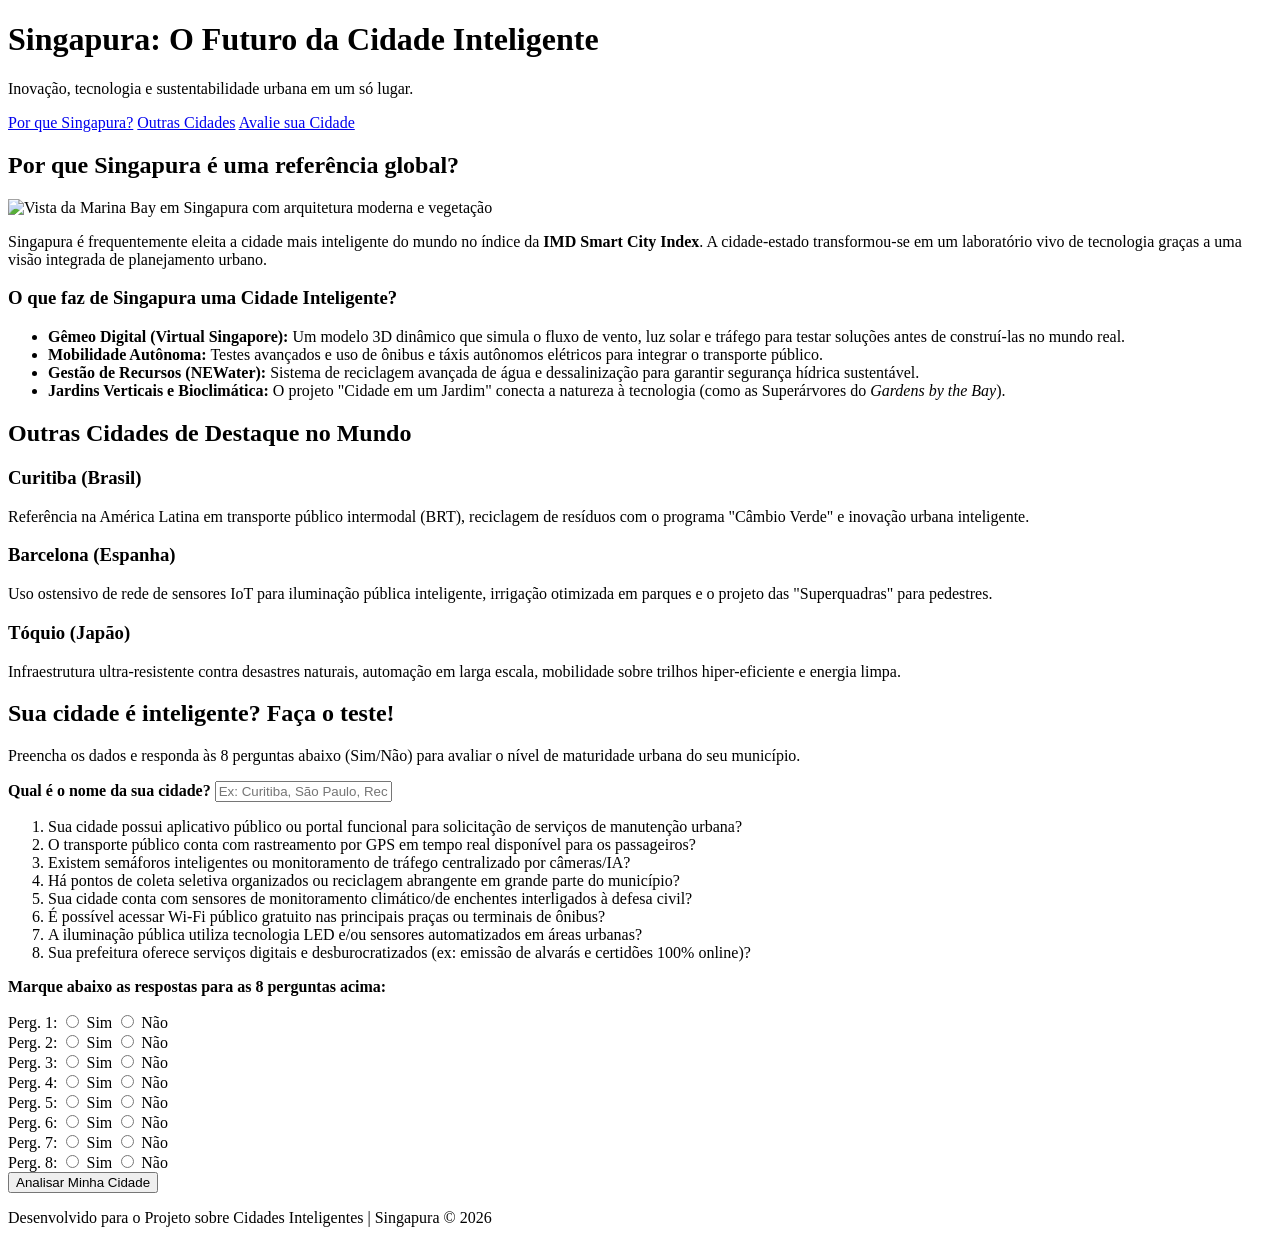
==== index.html @ 67d51a20 "Update index.html" ====
<!DOCTYPE html>
<html lang="pt-BR">
<head>
    <meta charset="UTF-8">
    <meta name="viewport" content="width=device-width, initial-scale=1.0">
    <title>Singapura: A Cidade Inteligente</title>
    <link rel="stylesheet" href="estilo.css">
</head>
<body>

    <header>
        <h1>Singapura: O Futuro da Cidade Inteligente</h1>
        <p>Inovação, tecnologia e sustentabilidade urbana em um só lugar.</p>
        <nav class="menu">
            <a href="#singapura">Por que Singapura?</a>
            <a href="#outras-cidades">Outras Cidades</a>
            <a href="#quiz">Avalie sua Cidade</a>
        </nav>
    </header>

    <main>
        <section id="singapura" class="card">
            <h2>Por que Singapura é uma referência global?</h2>
            <img src="https://images.unsplash.com/photo-1525625293386-3f8f99389edd?auto=format&fit=crop&w=800&q=80" alt="Vista da Marina Bay em Singapura com arquitetura moderna e vegetação" class="img-destaque">
            <p>Singapura é frequentemente eleita a cidade mais inteligente do mundo no índice da <strong>IMD Smart City Index</strong>. A cidade-estado transformou-se em um laboratório vivo de tecnologia graças a uma visão integrada de planejamento urbano.</p>
            
            <h3>O que faz de Singapura uma Cidade Inteligente?</h3>
            <ul class="lista-pilares">
                <li><strong>Gêmeo Digital (Virtual Singapore):</strong> Um modelo 3D dinâmico que simula o fluxo de vento, luz solar e tráfego para testar soluções antes de construí-las no mundo real.</li>
                <li><strong>Mobilidade Autônoma:</strong> Testes avançados e uso de ônibus e táxis autônomos elétricos para integrar o transporte público.</li>
                <li><strong>Gestão de Recursos (NEWater):</strong> Sistema de reciclagem avançada de água e dessalinização para garantir segurança hídrica sustentável.</li>
                <li><strong>Jardins Verticais e Bioclimática:</strong> O projeto "Cidade em um Jardim" conecta a natureza à tecnologia (como as Superárvores do <em>Gardens by the Bay</em>).</li>
            </ul>
        </section>

        <section id="outras-cidades" class="card">
            <h2>Outras Cidades de Destaque no Mundo</h2>
            <div class="grid-cidades">
                <div class="cidade-box">
                    <h3>Curitiba (Brasil)</h3>
                    <p>Referência na América Latina em transporte público intermodal (BRT), reciclagem de resíduos com o programa "Câmbio Verde" e inovação urbana inteligente.</p>
                </div>
                <div class="cidade-box">
                    <h3>Barcelona (Espanha)</h3>
                    <p>Uso ostensivo de rede de sensores IoT para iluminação pública inteligente, irrigação otimizada em parques e o projeto das "Superquadras" para pedestres.</p>
                </div>
                <div class="cidade-box">
                    <h3>Tóquio (Japão)</h3>
                    <p>Infraestrutura ultra-resistente contra desastres naturais, automação em larga escala, mobilidade sobre trilhos hiper-eficiente e energia limpa.</p>
                </div>
            </div>
        </section>

        <section id="quiz" class="card">
            <h2>Sua cidade é inteligente? Faça o teste!</h2>
            <p>Preencha os dados e responda às 8 perguntas abaixo (Sim/Não) para avaliar o nível de maturidade urbana do seu município.</p>
            
            <form id="quiz-form">
                <div class="campo-grupo">
                    <label for="nomeCidade"><strong>Qual é o nome da sua cidade?</strong></label>
                    <input type="text" id="nomeCidade" placeholder="Ex: Curitiba, São Paulo, Recife..." required>
                </div>

                <ol class="lista-perguntas">
                    <li>Sua cidade possui aplicativo público ou portal funcional para solicitação de serviços de manutenção urbana?</li>
                    <li>O transporte público conta com rastreamento por GPS em tempo real disponível para os passageiros?</li>
                    <li>Existem semáforos inteligentes ou monitoramento de tráfego centralizado por câmeras/IA?</li>
                    <li>Há pontos de coleta seletiva organizados ou reciclagem abrangente em grande parte do município?</li>
                    <li>Sua cidade conta com sensores de monitoramento climático/de enchentes interligados à defesa civil?</li>
                    <li>É possível acessar Wi-Fi público gratuito nas principais praças ou terminais de ônibus?</li>
                    <li>A iluminação pública utiliza tecnologia LED e/ou sensores automatizados em áreas urbanas?</li>
                    <li>Sua prefeitura oferece serviços digitais e desburocratizados (ex: emissão de alvarás e certidões 100% online)?</li>
                </ol>

                <p><strong>Marque abaixo as respostas para as 8 perguntas acima:</strong></p>
                <div class="respostas-grid">
                    <div class="pergunta-item"><span>Perg. 1:</span> <label><input type="radio" name="p1" value="sim" required> Sim</label> <label><input type="radio" name="p1" value="nao"> Não</label></div>
                    <div class="pergunta-item"><span>Perg. 2:</span> <label><input type="radio" name="p2" value="sim" required> Sim</label> <label><input type="radio" name="p2" value="nao"> Não</label></div>
                    <div class="pergunta-item"><span>Perg. 3:</span> <label><input type="radio" name="p3" value="sim" required> Sim</label> <label><input type="radio" name="p3" value="nao"> Não</label></div>
                    <div class="pergunta-item"><span>Perg. 4:</span> <label><input type="radio" name="p4" value="sim" required> Sim</label> <label><input type="radio" name="p4" value="nao"> Não</label></div>
                    <div class="pergunta-item"><span>Perg. 5:</span> <label><input type="radio" name="p5" value="sim" required> Sim</label> <label><input type="radio" name="p5" value="nao"> Não</label></div>
                    <div class="pergunta-item"><span>Perg. 6:</span> <label><input type="radio" name="p6" value="sim" required> Sim</label> <label><input type="radio" name="p6" value="nao"> Não</label></div>
                    <div class="pergunta-item"><span>Perg. 7:</span> <label><input type="radio" name="p7" value="sim" required> Sim</label> <label><input type="radio" name="p7" value="nao"> Não</label></div>
                    <div class="pergunta-item"><span>Perg. 8:</span> <label><input type="radio" name="p8" value="sim" required> Sim</label> <label><input type="radio" name="p8" value="nao"> Não</label></div>
                </div>

                <button type="button" id="btnCalcular">Analisar Minha Cidade</button>
            </form>

            <div id="resultado" class="resultado-box hidden"></div>
        </section>
    </main>

    <footer>
        <p>Desenvolvido para o Projeto sobre Cidades Inteligentes | Singapura &copy; 2026</p>
    </footer>

    <script src="script.js"></script>
</body>
</html>
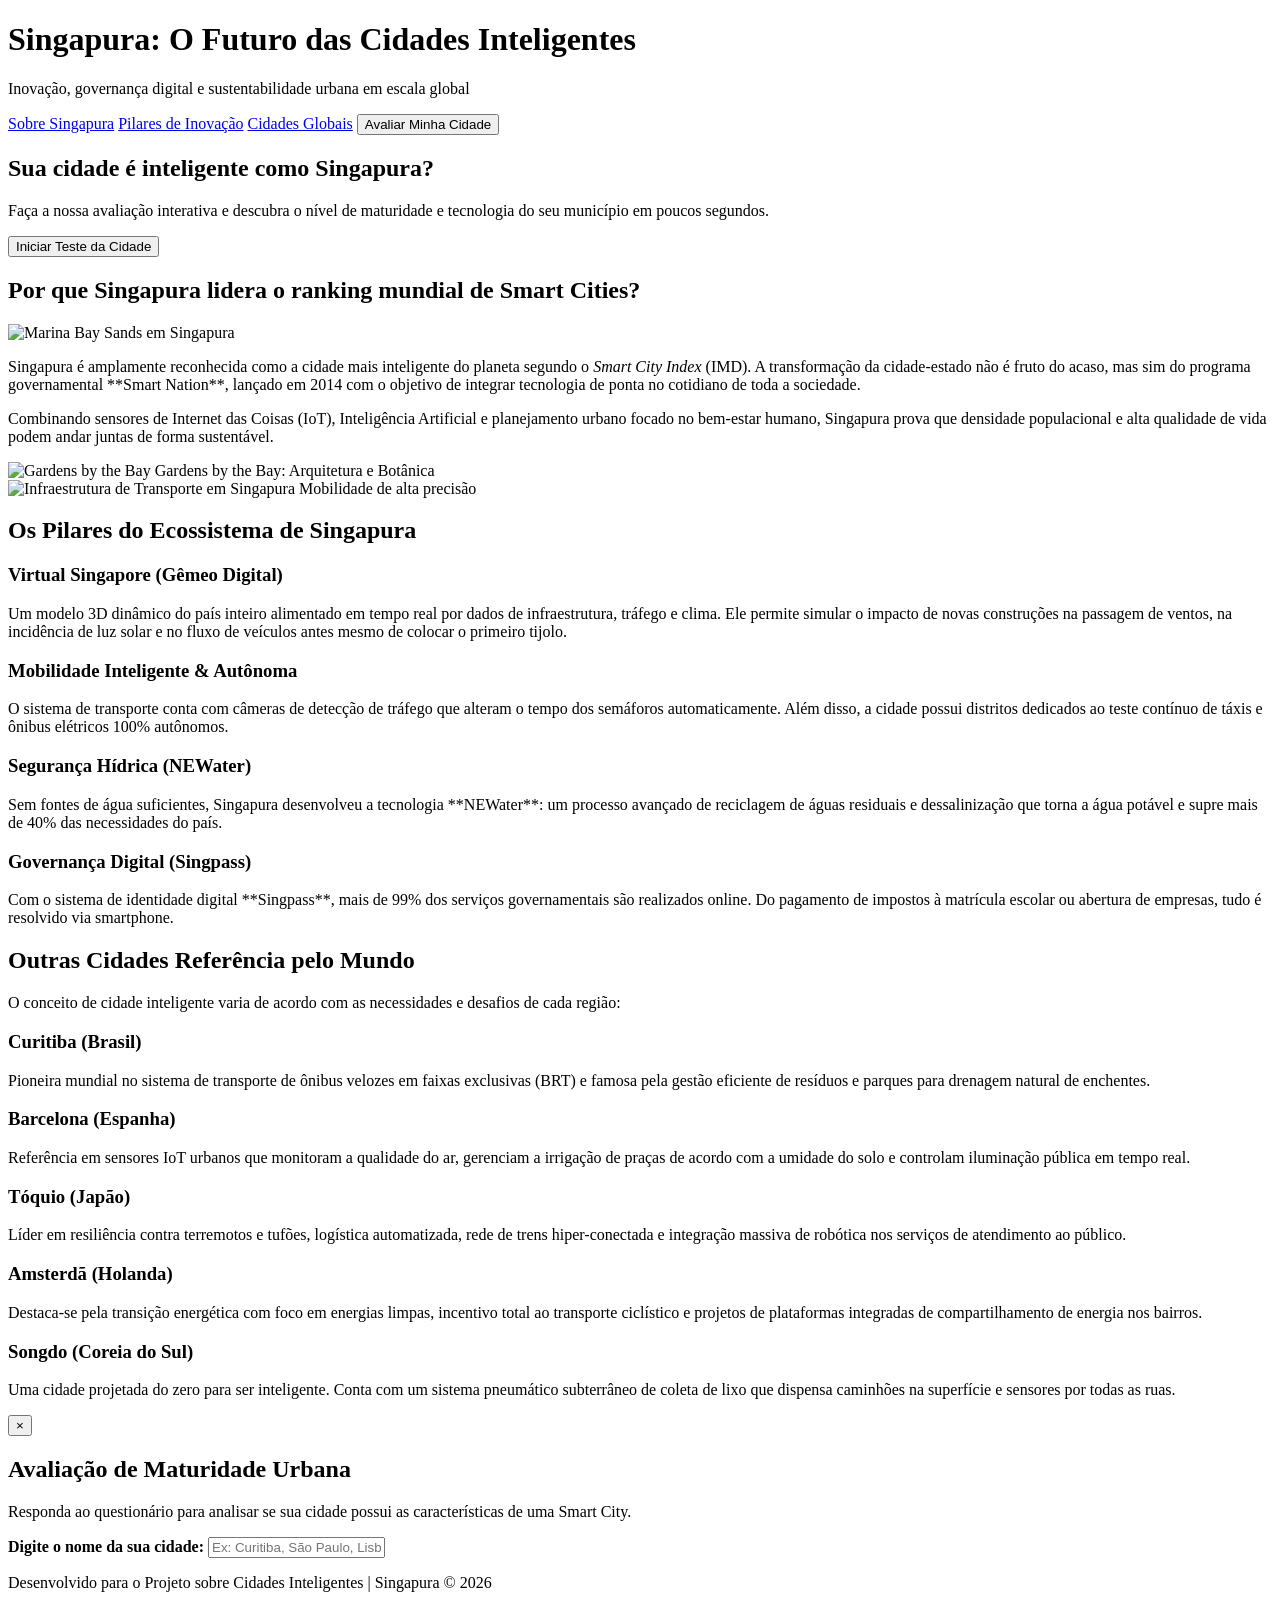
==== commit 12e80305: "Update index.html" ====
--- a/index.html
+++ b/index.html
@@ -9,87 +9,130 @@
 <body>
 
     <header>
-        <h1>Singapura: O Futuro da Cidade Inteligente</h1>
-        <p>Inovação, tecnologia e sustentabilidade urbana em um só lugar.</p>
+        <h1>Singapura: O Futuro das Cidades Inteligentes</h1>
+        <p>Inovação, governança digital e sustentabilidade urbana em escala global</p>
         <nav class="menu">
-            <a href="#singapura">Por que Singapura?</a>
-            <a href="#outras-cidades">Outras Cidades</a>
-            <a href="#quiz">Avalie sua Cidade</a>
+            <a href="#sobre-singapura">Sobre Singapura</a>
+            <a href="#pilares">Pilares de Inovação</a>
+            <a href="#outras-cidades">Cidades Globais</a>
+            <button id="btnAbrirQuizHeader" class="btn-menu-highlight">Avaliar Minha Cidade</button>
         </nav>
     </header>
 
     <main>
-        <section id="singapura" class="card">
-            <h2>Por que Singapura é uma referência global?</h2>
-            <img src="https://images.unsplash.com/photo-1525625293386-3f8f99389edd?auto=format&fit=crop&w=800&q=80" alt="Vista da Marina Bay em Singapura com arquitetura moderna e vegetação" class="img-destaque">
-            <p>Singapura é frequentemente eleita a cidade mais inteligente do mundo no índice da <strong>IMD Smart City Index</strong>. A cidade-estado transformou-se em um laboratório vivo de tecnologia graças a uma visão integrada de planejamento urbano.</p>
-            
-            <h3>O que faz de Singapura uma Cidade Inteligente?</h3>
-            <ul class="lista-pilares">
-                <li><strong>Gêmeo Digital (Virtual Singapore):</strong> Um modelo 3D dinâmico que simula o fluxo de vento, luz solar e tráfego para testar soluções antes de construí-las no mundo real.</li>
-                <li><strong>Mobilidade Autônoma:</strong> Testes avançados e uso de ônibus e táxis autônomos elétricos para integrar o transporte público.</li>
-                <li><strong>Gestão de Recursos (NEWater):</strong> Sistema de reciclagem avançada de água e dessalinização para garantir segurança hídrica sustentável.</li>
-                <li><strong>Jardins Verticais e Bioclimática:</strong> O projeto "Cidade em um Jardim" conecta a natureza à tecnologia (como as Superárvores do <em>Gardens by the Bay</em>).</li>
-            </ul>
+        <!-- Banner Principal e Chamada pro Quiz -->
+        <section class="hero-card">
+            <div class="hero-content">
+                <h2>Sua cidade é inteligente como Singapura?</h2>
+                <p>Faça a nossa avaliação interativa e descubra o nível de maturidade e tecnologia do seu município em poucos segundos.</p>
+                <button id="btnAbrirQuizHero" class="btn-cta-principal">Iniciar Teste da Cidade</button>
+            </div>
         </section>
 
-        <section id="outras-cidades" class="card">
-            <h2>Outras Cidades de Destaque no Mundo</h2>
-            <div class="grid-cidades">
-                <div class="cidade-box">
-                    <h3>Curitiba (Brasil)</h3>
-                    <p>Referência na América Latina em transporte público intermodal (BRT), reciclagem de resíduos com o programa "Câmbio Verde" e inovação urbana inteligente.</p>
+        <!-- Seção Principal sobre Singapura -->
+        <section id="sobre-singapura" class="card">
+            <h2>Por que Singapura lidera o ranking mundial de Smart Cities?</h2>
+            <img src="https://images.unsplash.com/photo-1525625293386-3f8f99389edd?auto=format&fit=crop&w=1000&q=80" alt="Marina Bay Sands em Singapura" class="img-destaque">
+            
+            <p>Singapura é amplamente reconhecida como a cidade mais inteligente do planeta segundo o <em>Smart City Index</em> (IMD). A transformação da cidade-estado não é fruto do acaso, mas sim do programa governamental **Smart Nation**, lançado em 2014 com o objetivo de integrar tecnologia de ponta no cotidiano de toda a sociedade.</p>
+            
+            <p>Combinando sensores de Internet das Coisas (IoT), Inteligência Artificial e planejamento urbano focado no bem-estar humano, Singapura prova que densidade populacional e alta qualidade de vida podem andar juntas de forma sustentável.</p>
+
+            <div class="galeria-grid">
+                <div class="galeria-item">
+                    <img src="https://images.unsplash.com/photo-1508964942454-1a56651d54ac?auto=format&fit=crop&w=600&q=80" alt="Gardens by the Bay">
+                    <span>Gardens by the Bay: Arquitetura e Botânica</span>
                 </div>
-                <div class="cidade-box">
-                    <h3>Barcelona (Espanha)</h3>
-                    <p>Uso ostensivo de rede de sensores IoT para iluminação pública inteligente, irrigação otimizada em parques e o projeto das "Superquadras" para pedestres.</p>
-                </div>
-                <div class="cidade-box">
-                    <h3>Tóquio (Japão)</h3>
-                    <p>Infraestrutura ultra-resistente contra desastres naturais, automação em larga escala, mobilidade sobre trilhos hiper-eficiente e energia limpa.</p>
+                <div class="galeria-item">
+                    <img src="https://images.unsplash.com/photo-1565967511849-76a60a516170?auto=format&fit=crop&w=600&q=80" alt="Infraestrutura de Transporte em Singapura">
+                    <span>Mobilidade de alta precisão</span>
                 </div>
             </div>
         </section>
 
-        <section id="quiz" class="card">
-            <h2>Sua cidade é inteligente? Faça o teste!</h2>
-            <p>Preencha os dados e responda às 8 perguntas abaixo (Sim/Não) para avaliar o nível de maturidade urbana do seu município.</p>
+        <!-- Detalhes dos Pilares -->
+        <section id="pilares" class="card">
+            <h2>Os Pilares do Ecossistema de Singapura</h2>
             
+            <div class="grid-pilares">
+                <div class="pilar-box">
+                    <h3>Virtual Singapore (Gêmeo Digital)</h3>
+                    <p>Um modelo 3D dinâmico do país inteiro alimentado em tempo real por dados de infraestrutura, tráfego e clima. Ele permite simular o impacto de novas construções na passagem de ventos, na incidência de luz solar e no fluxo de veículos antes mesmo de colocar o primeiro tijolo.</p>
+                </div>
+
+                <div class="pilar-box">
+                    <h3>Mobilidade Inteligente & Autônoma</h3>
+                    <p>O sistema de transporte conta com câmeras de detecção de tráfego que alteram o tempo dos semáforos automaticamente. Além disso, a cidade possui distritos dedicados ao teste contínuo de táxis e ônibus elétricos 100% autônomos.</p>
+                </div>
+
+                <div class="pilar-box">
+                    <h3>Segurança Hídrica (NEWater)</h3>
+                    <p>Sem fontes de água suficientes, Singapura desenvolveu a tecnologia **NEWater**: um processo avançado de reciclagem de águas residuais e dessalinização que torna a água potável e supre mais de 40% das necessidades do país.</p>
+                </div>
+
+                <div class="pilar-box">
+                    <h3>Governança Digital (Singpass)</h3>
+                    <p>Com o sistema de identidade digital **Singpass**, mais de 99% dos serviços governamentais são realizados online. Do pagamento de impostos à matrícula escolar ou abertura de empresas, tudo é resolvido via smartphone.</p>
+                </div>
+            </div>
+        </section>
+
+        <!-- Seção Outras Cidades -->
+        <section id="outras-cidades" class="card">
+            <h2>Outras Cidades Referência pelo Mundo</h2>
+            <p>O conceito de cidade inteligente varia de acordo com as necessidades e desafios de cada região:</p>
+            
+            <div class="grid-cidades">
+                <div class="cidade-box">
+                    <h3>Curitiba (Brasil)</h3>
+                    <p>Pioneira mundial no sistema de transporte de ônibus velozes em faixas exclusivas (BRT) e famosa pela gestão eficiente de resíduos e parques para drenagem natural de enchentes.</p>
+                </div>
+
+                <div class="cidade-box">
+                    <h3>Barcelona (Espanha)</h3>
+                    <p>Referência em sensores IoT urbanos que monitoram a qualidade do ar, gerenciam a irrigação de praças de acordo com a umidade do solo e controlam iluminação pública em tempo real.</p>
+                </div>
+
+                <div class="cidade-box">
+                    <h3>Tóquio (Japão)</h3>
+                    <p>Líder em resiliência contra terremotos e tufões, logística automatizada, rede de trens hiper-conectada e integração massiva de robótica nos serviços de atendimento ao público.</p>
+                </div>
+
+                <div class="cidade-box">
+                    <h3>Amsterdã (Holanda)</h3>
+                    <p>Destaca-se pela transição energética com foco em energias limpas, incentivo total ao transporte ciclístico e projetos de plataformas integradas de compartilhamento de energia nos bairros.</p>
+                </div>
+
+                <div class="cidade-box">
+                    <h3>Songdo (Coreia do Sul)</h3>
+                    <p>Uma cidade projetada do zero para ser inteligente. Conta com um sistema pneumático subterrâneo de coleta de lixo que dispensa caminhões na superfície e sensores por todas as ruas.</p>
+                </div>
+            </div>
+        </section>
+    </main>
+
+    <!-- Modal Flutuante do Quiz -->
+    <div id="quizModal" class="modal-overlay hidden">
+        <div class="modal-content">
+            <button id="btnFecharModal" class="btn-fechar">&times;</button>
+            
+            <h2>Avaliação de Maturidade Urbana</h2>
+            <p class="subtitulo-modal">Responda ao questionário para analisar se sua cidade possui as características de uma Smart City.</p>
+
             <form id="quiz-form">
                 <div class="campo-grupo">
-                    <label for="nomeCidade"><strong>Qual é o nome da sua cidade?</strong></label>
-                    <input type="text" id="nomeCidade" placeholder="Ex: Curitiba, São Paulo, Recife..." required>
+                    <label for="nomeCidade"><strong>Digite o nome da sua cidade:</strong></label>
+                    <input type="text" id="nomeCidade" placeholder="Ex: Curitiba, São Paulo, Lisboa..." required>
                 </div>
 
-                <ol class="lista-perguntas">
-                    <li>Sua cidade possui aplicativo público ou portal funcional para solicitação de serviços de manutenção urbana?</li>
-                    <li>O transporte público conta com rastreamento por GPS em tempo real disponível para os passageiros?</li>
-                    <li>Existem semáforos inteligentes ou monitoramento de tráfego centralizado por câmeras/IA?</li>
-                    <li>Há pontos de coleta seletiva organizados ou reciclagem abrangente em grande parte do município?</li>
-                    <li>Sua cidade conta com sensores de monitoramento climático/de enchentes interligados à defesa civil?</li>
-                    <li>É possível acessar Wi-Fi público gratuito nas principais praças ou terminais de ônibus?</li>
-                    <li>A iluminação pública utiliza tecnologia LED e/ou sensores automatizados em áreas urbanas?</li>
-                    <li>Sua prefeitura oferece serviços digitais e desburocratizados (ex: emissão de alvarás e certidões 100% online)?</li>
-                </ol>
-
-                <p><strong>Marque abaixo as respostas para as 8 perguntas acima:</strong></p>
-                <div class="respostas-grid">
-                    <div class="pergunta-item"><span>Perg. 1:</span> <label><input type="radio" name="p1" value="sim" required> Sim</label> <label><input type="radio" name="p1" value="nao"> Não</label></div>
-                    <div class="pergunta-item"><span>Perg. 2:</span> <label><input type="radio" name="p2" value="sim" required> Sim</label> <label><input type="radio" name="p2" value="nao"> Não</label></div>
-                    <div class="pergunta-item"><span>Perg. 3:</span> <label><input type="radio" name="p3" value="sim" required> Sim</label> <label><input type="radio" name="p3" value="nao"> Não</label></div>
-                    <div class="pergunta-item"><span>Perg. 4:</span> <label><input type="radio" name="p4" value="sim" required> Sim</label> <label><input type="radio" name="p4" value="nao"> Não</label></div>
-                    <div class="pergunta-item"><span>Perg. 5:</span> <label><input type="radio" name="p5" value="sim" required> Sim</label> <label><input type="radio" name="p5" value="nao"> Não</label></div>
-                    <div class="pergunta-item"><span>Perg. 6:</span> <label><input type="radio" name="p6" value="sim" required> Sim</label> <label><input type="radio" name="p6" value="nao"> Não</label></div>
-                    <div class="pergunta-item"><span>Perg. 7:</span> <label><input type="radio" name="p7" value="sim" required> Sim</label> <label><input type="radio" name="p7" value="nao"> Não</label></div>
-                    <div class="pergunta-item"><span>Perg. 8:</span> <label><input type="radio" name="p8" value="sim" required> Sim</label> <label><input type="radio" name="p8" value="nao"> Não</label></div>
+                <div id="perguntasContainer">
+                    <!-- As perguntas serão geradas e exibidas aqui via JS -->
                 </div>
 
-                <button type="button" id="btnCalcular">Analisar Minha Cidade</button>
+                <div id="resultado" class="resultado-box hidden"></div>
             </form>
-
-            <div id="resultado" class="resultado-box hidden"></div>
-        </section>
-    </main>
+        </div>
+    </div>
 
     <footer>
         <p>Desenvolvido para o Projeto sobre Cidades Inteligentes | Singapura &copy; 2026</p>
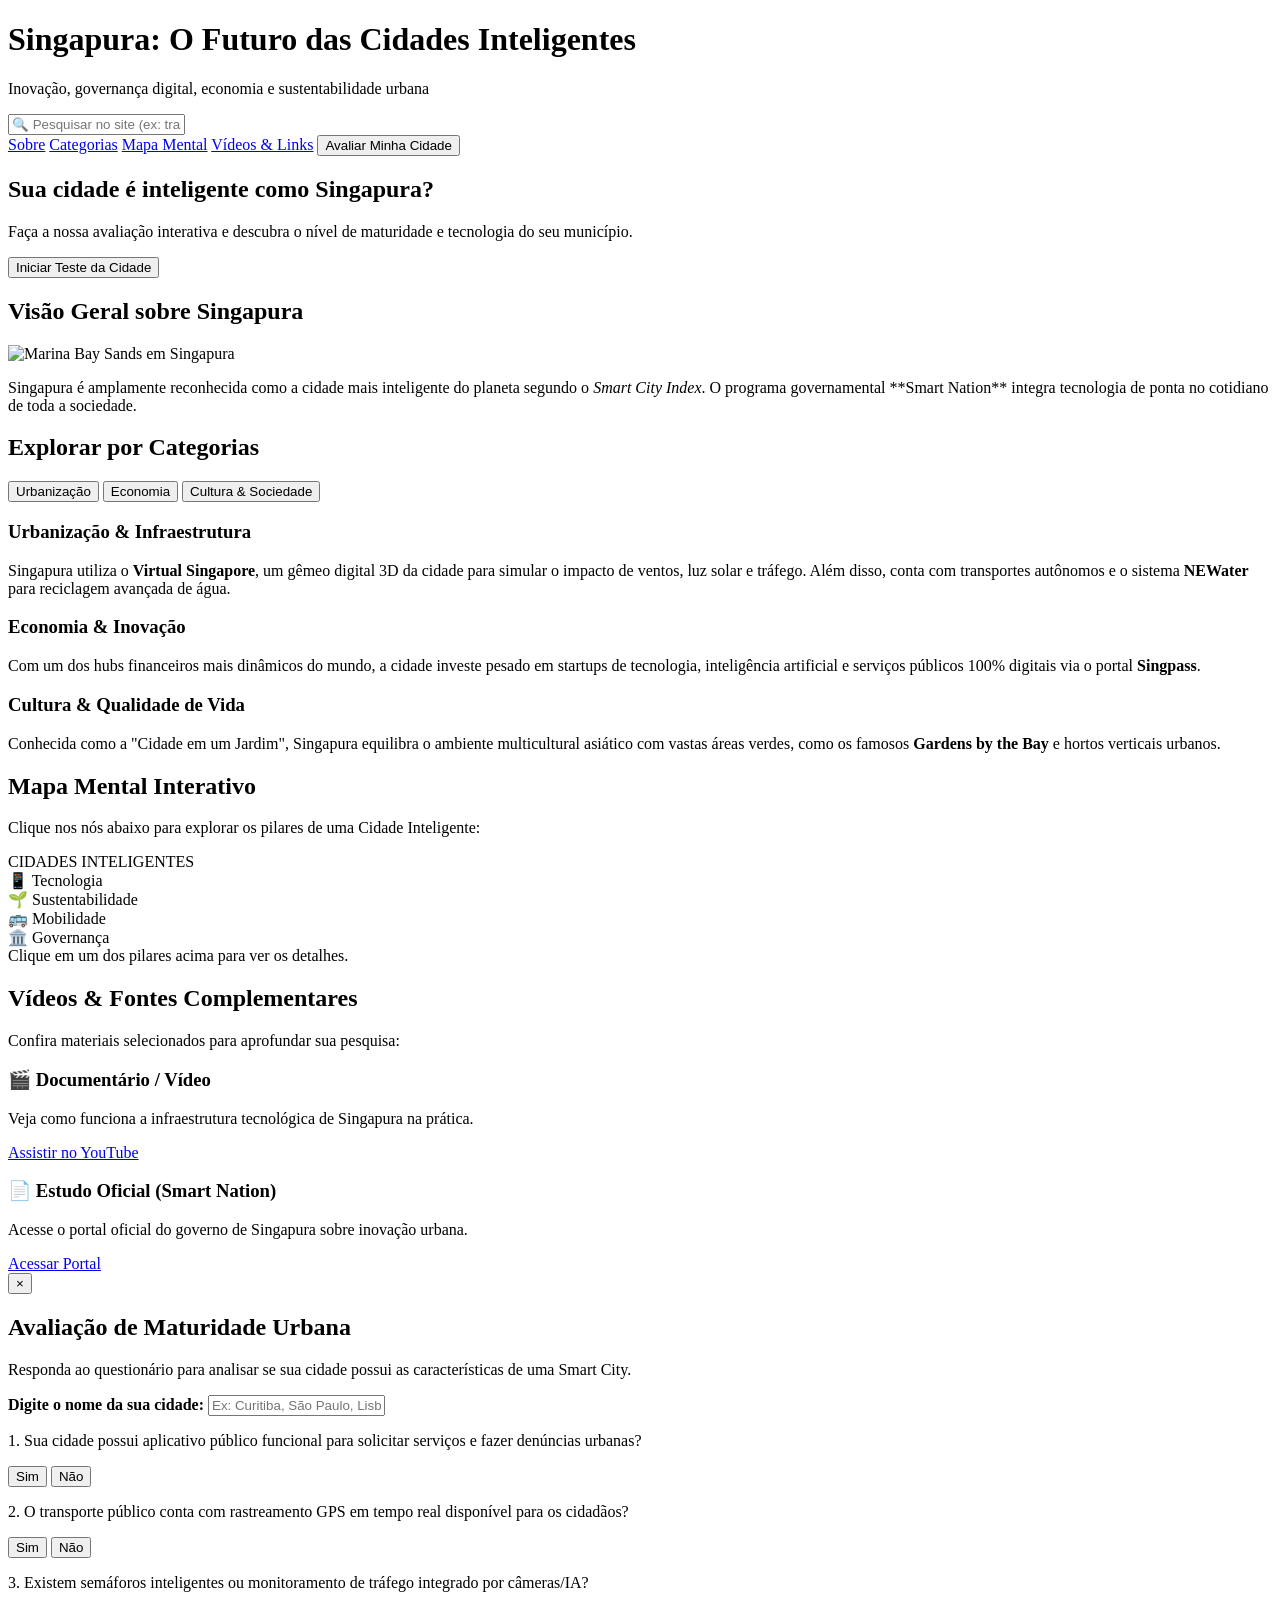
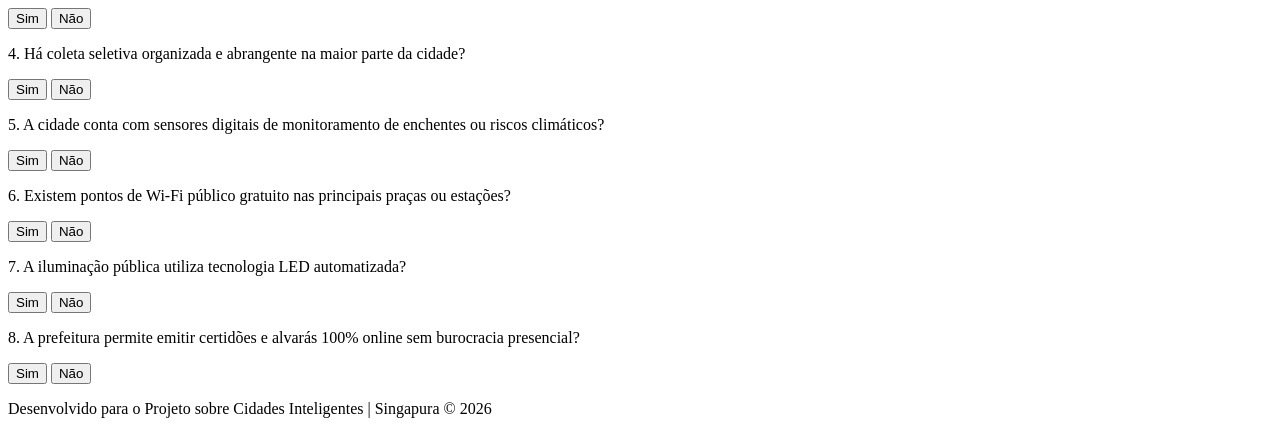
==== commit 2e4459d3: "Update index.html" ====
--- a/index.html
+++ b/index.html
@@ -10,102 +10,96 @@
 
     <header>
         <h1>Singapura: O Futuro das Cidades Inteligentes</h1>
-        <p>Inovação, governança digital e sustentabilidade urbana em escala global</p>
+        <p>Inovação, governança digital, economia e sustentabilidade urbana</p>
+        
+        <!-- Barra de Pesquisa em Tempo Real -->
+        <div class="search-container">
+            <input type="text" id="inputPesquisa" placeholder="🔍 Pesquisar no site (ex: transporte, água, cultura)...">
+        </div>
+
         <nav class="menu">
-            <a href="#sobre-singapura">Sobre Singapura</a>
-            <a href="#pilares">Pilares de Inovação</a>
-            <a href="#outras-cidades">Cidades Globais</a>
+            <a href="#sobre-singapura">Sobre</a>
+            <a href="#categorias">Categorias</a>
+            <a href="#mapa-mental">Mapa Mental</a>
+            <a href="#videos-links">Vídeos & Links</a>
             <button id="btnAbrirQuizHeader" class="btn-menu-highlight">Avaliar Minha Cidade</button>
         </nav>
     </header>
 
     <main>
-        <!-- Banner Principal e Chamada pro Quiz -->
-        <section class="hero-card">
+        <!-- Banner Principal -->
+        <section class="hero-card searchable">
             <div class="hero-content">
                 <h2>Sua cidade é inteligente como Singapura?</h2>
-                <p>Faça a nossa avaliação interativa e descubra o nível de maturidade e tecnologia do seu município em poucos segundos.</p>
+                <p>Faça a nossa avaliação interativa e descubra o nível de maturidade e tecnologia do seu município.</p>
                 <button id="btnAbrirQuizHero" class="btn-cta-principal">Iniciar Teste da Cidade</button>
             </div>
         </section>
 
-        <!-- Seção Principal sobre Singapura -->
-        <section id="sobre-singapura" class="card">
-            <h2>Por que Singapura lidera o ranking mundial de Smart Cities?</h2>
+        <!-- Seção Principal -->
+        <section id="sobre-singapura" class="card searchable">
+            <h2>Visão Geral sobre Singapura</h2>
             <img src="https://images.unsplash.com/photo-1525625293386-3f8f99389edd?auto=format&fit=crop&w=1000&q=80" alt="Marina Bay Sands em Singapura" class="img-destaque">
-            
-            <p>Singapura é amplamente reconhecida como a cidade mais inteligente do planeta segundo o <em>Smart City Index</em> (IMD). A transformação da cidade-estado não é fruto do acaso, mas sim do programa governamental **Smart Nation**, lançado em 2014 com o objetivo de integrar tecnologia de ponta no cotidiano de toda a sociedade.</p>
-            
-            <p>Combinando sensores de Internet das Coisas (IoT), Inteligência Artificial e planejamento urbano focado no bem-estar humano, Singapura prova que densidade populacional e alta qualidade de vida podem andar juntas de forma sustentável.</p>
+            <p>Singapura é amplamente reconhecida como a cidade mais inteligente do planeta segundo o <em>Smart City Index</em>. O programa governamental **Smart Nation** integra tecnologia de ponta no cotidiano de toda a sociedade.</p>
+        </section>
 
-            <div class="galeria-grid">
-                <div class="galeria-item">
-                    <img src="https://images.unsplash.com/photo-1508964942454-1a56651d54ac?auto=format&fit=crop&w=600&q=80" alt="Gardens by the Bay">
-                    <span>Gardens by the Bay: Arquitetura e Botânica</span>
-                </div>
-                <div class="galeria-item">
-                    <img src="https://images.unsplash.com/photo-1565967511849-76a60a516170?auto=format&fit=crop&w=600&q=80" alt="Infraestrutura de Transporte em Singapura">
-                    <span>Mobilidade de alta precisão</span>
-                </div>
+        <!-- Divisão por Abas / Categorias -->
+        <section id="categorias" class="card searchable">
+            <h2>Explorar por Categorias</h2>
+            <div class="tabs-header">
+                <button class="tab-btn active" onclick="abrirAba(event, 'urbanizacao')">Urbanização</button>
+                <button class="tab-btn" onclick="abrirAba(event, 'economia')">Economia</button>
+                <button class="tab-btn" onclick="abrirAba(event, 'cultura')">Cultura & Sociedade</button>
+            </div>
+
+            <div id="urbanizacao" class="tab-content active">
+                <h3>Urbanização & Infraestrutura</h3>
+                <p>Singapura utiliza o <strong>Virtual Singapore</strong>, um gêmeo digital 3D da cidade para simular o impacto de ventos, luz solar e tráfego. Além disso, conta com transportes autônomos e o sistema <strong>NEWater</strong> para reciclagem avançada de água.</p>
+            </div>
+
+            <div id="economia" class="tab-content">
+                <h3>Economia & Inovação</h3>
+                <p>Com um dos hubs financeiros mais dinâmicos do mundo, a cidade investe pesado em startups de tecnologia, inteligência artificial e serviços públicos 100% digitais via o portal <strong>Singpass</strong>.</p>
+            </div>
+
+            <div id="cultura" class="tab-content">
+                <h3>Cultura & Qualidade de Vida</h3>
+                <p>Conhecida como a "Cidade em um Jardim", Singapura equilibra o ambiente multicultural asiático com vastas áreas verdes, como os famosos <strong>Gardens by the Bay</strong> e hortos verticais urbanos.</p>
             </div>
         </section>
 
-        <!-- Detalhes dos Pilares -->
-        <section id="pilares" class="card">
-            <h2>Os Pilares do Ecossistema de Singapura</h2>
+        <!-- Mapa Mental Interativo Simples -->
+        <section id="mapa-mental" class="card searchable">
+            <h2>Mapa Mental Interativo</h2>
+            <p>Clique nos nós abaixo para explorar os pilares de uma Cidade Inteligente:</p>
             
-            <div class="grid-pilares">
-                <div class="pilar-box">
-                    <h3>Virtual Singapore (Gêmeo Digital)</h3>
-                    <p>Um modelo 3D dinâmico do país inteiro alimentado em tempo real por dados de infraestrutura, tráfego e clima. Ele permite simular o impacto de novas construções na passagem de ventos, na incidência de luz solar e no fluxo de veículos antes mesmo de colocar o primeiro tijolo.</p>
+            <div class="mapa-mental-container">
+                <div class="no-central">CIDADES INTELIGENTES</div>
+                <div class="linhas-conexao">
+                    <div class="no-ramo" onclick="mostrarInfoMapa('Tecnologia', 'Uso de sensores IoT, Big Data e conectividade 5G para automatizar serviços.')">📱 Tecnologia</div>
+                    <div class="no-ramo" onclick="mostrarInfoMapa('Sustentabilidade', 'Uso de energias limpas, reciclagem de água e áreas verdes integradas.')">🌱 Sustentabilidade</div>
+                    <div class="no-ramo" onclick="mostrarInfoMapa('Mobilidade', 'Transporte público eficiente, veículos autônomos e ciclovias.')">🚌 Mobilidade</div>
+                    <div class="no-ramo" onclick="mostrarInfoMapa('Governança', 'Serviços públicos online e participação digital dos cidadãos.')">🏛️ Governança</div>
                 </div>
-
-                <div class="pilar-box">
-                    <h3>Mobilidade Inteligente & Autônoma</h3>
-                    <p>O sistema de transporte conta com câmeras de detecção de tráfego que alteram o tempo dos semáforos automaticamente. Além disso, a cidade possui distritos dedicados ao teste contínuo de táxis e ônibus elétricos 100% autônomos.</p>
-                </div>
-
-                <div class="pilar-box">
-                    <h3>Segurança Hídrica (NEWater)</h3>
-                    <p>Sem fontes de água suficientes, Singapura desenvolveu a tecnologia **NEWater**: um processo avançado de reciclagem de águas residuais e dessalinização que torna a água potável e supre mais de 40% das necessidades do país.</p>
-                </div>
-
-                <div class="pilar-box">
-                    <h3>Governança Digital (Singpass)</h3>
-                    <p>Com o sistema de identidade digital **Singpass**, mais de 99% dos serviços governamentais são realizados online. Do pagamento de impostos à matrícula escolar ou abertura de empresas, tudo é resolvido via smartphone.</p>
-                </div>
+                <div id="infoMapa" class="info-mapa-box">Clique em um dos pilares acima para ver os detalhes.</div>
             </div>
         </section>
 
-        <!-- Seção Outras Cidades -->
-        <section id="outras-cidades" class="card">
-            <h2>Outras Cidades Referência pelo Mundo</h2>
-            <p>O conceito de cidade inteligente varia de acordo com as necessidades e desafios de cada região:</p>
+        <!-- Vídeos e Links de Pesquisa -->
+        <section id="videos-links" class="card searchable">
+            <h2>Vídeos & Fontes Complementares</h2>
+            <p>Confira materiais selecionados para aprofundar sua pesquisa:</p>
             
-            <div class="grid-cidades">
-                <div class="cidade-box">
-                    <h3>Curitiba (Brasil)</h3>
-                    <p>Pioneira mundial no sistema de transporte de ônibus velozes em faixas exclusivas (BRT) e famosa pela gestão eficiente de resíduos e parques para drenagem natural de enchentes.</p>
+            <div class="grid-links">
+                <div class="link-box">
+                    <h3>🎬 Documentário / Vídeo</h3>
+                    <p>Veja como funciona a infraestrutura tecnológica de Singapura na prática.</p>
+                    <a href="https://www.youtube.com/results?search_query=singapore+smart+city" target="_blank" class="btn-link">Assistir no YouTube</a>
                 </div>
-
-                <div class="cidade-box">
-                    <h3>Barcelona (Espanha)</h3>
-                    <p>Referência em sensores IoT urbanos que monitoram a qualidade do ar, gerenciam a irrigação de praças de acordo com a umidade do solo e controlam iluminação pública em tempo real.</p>
-                </div>
-
-                <div class="cidade-box">
-                    <h3>Tóquio (Japão)</h3>
-                    <p>Líder em resiliência contra terremotos e tufões, logística automatizada, rede de trens hiper-conectada e integração massiva de robótica nos serviços de atendimento ao público.</p>
-                </div>
-
-                <div class="cidade-box">
-                    <h3>Amsterdã (Holanda)</h3>
-                    <p>Destaca-se pela transição energética com foco em energias limpas, incentivo total ao transporte ciclístico e projetos de plataformas integradas de compartilhamento de energia nos bairros.</p>
-                </div>
-
-                <div class="cidade-box">
-                    <h3>Songdo (Coreia do Sul)</h3>
-                    <p>Uma cidade projetada do zero para ser inteligente. Conta com um sistema pneumático subterrâneo de coleta de lixo que dispensa caminhões na superfície e sensores por todas as ruas.</p>
+                <div class="link-box">
+                    <h3>📄 Estudo Oficial (Smart Nation)</h3>
+                    <p>Acesse o portal oficial do governo de Singapura sobre inovação urbana.</p>
+                    <a href="https://www.smartnation.gov.sg" target="_blank" class="btn-link">Acessar Portal</a>
                 </div>
             </div>
         </section>
@@ -115,7 +109,6 @@
     <div id="quizModal" class="modal-overlay hidden">
         <div class="modal-content">
             <button id="btnFecharModal" class="btn-fechar">&times;</button>
-            
             <h2>Avaliação de Maturidade Urbana</h2>
             <p class="subtitulo-modal">Responda ao questionário para analisar se sua cidade possui as características de uma Smart City.</p>
 
@@ -125,10 +118,7 @@
                     <input type="text" id="nomeCidade" placeholder="Ex: Curitiba, São Paulo, Lisboa..." required>
                 </div>
 
-                <div id="perguntasContainer">
-                    <!-- As perguntas serão geradas e exibidas aqui via JS -->
-                </div>
-
+                <div id="perguntasContainer"></div>
                 <div id="resultado" class="resultado-box hidden"></div>
             </form>
         </div>
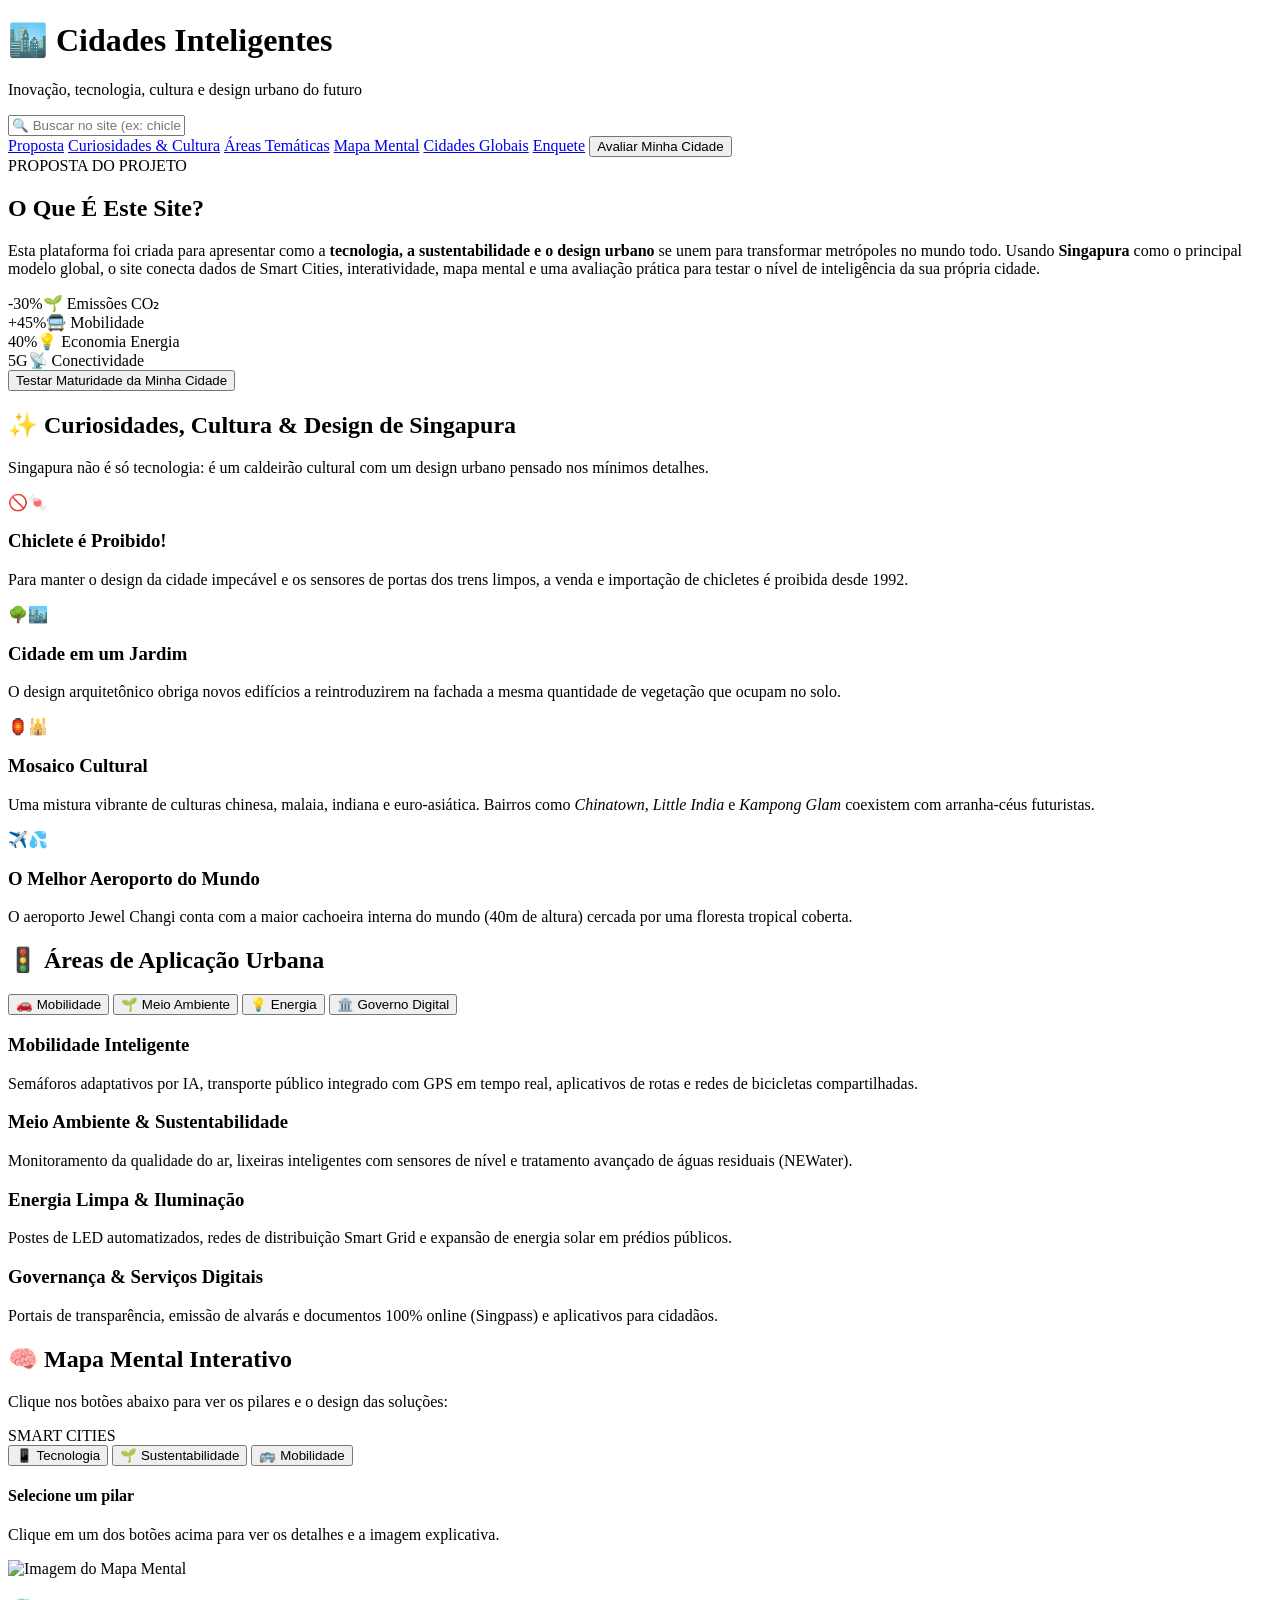
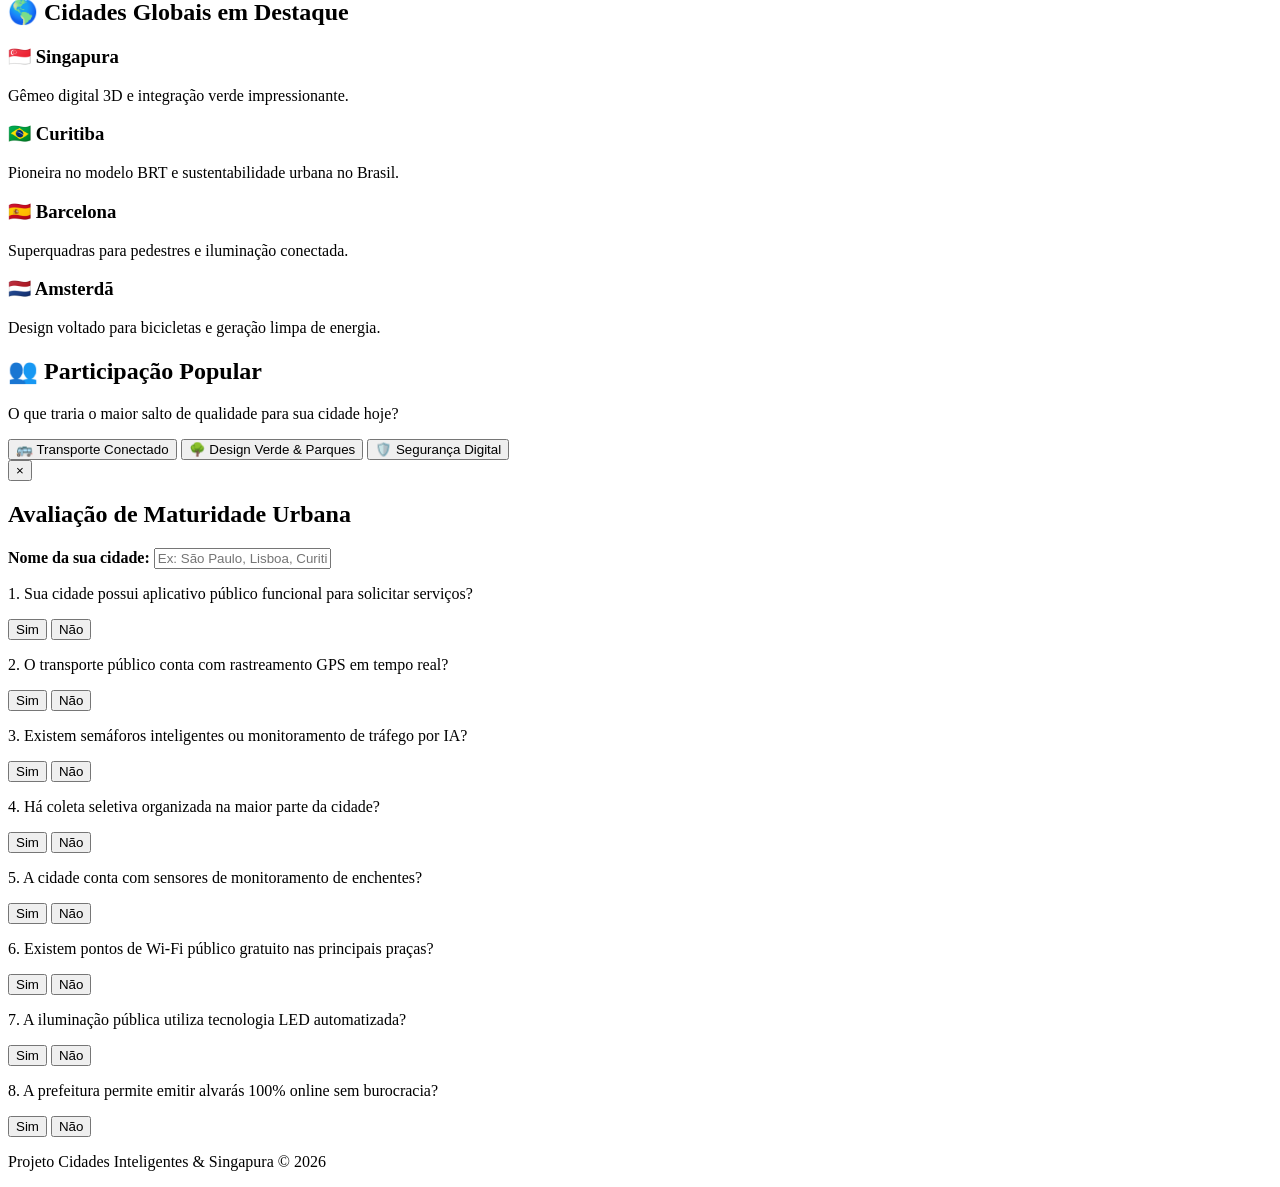
==== commit 2b6362b2: "Update index.html" ====
--- a/index.html
+++ b/index.html
@@ -3,129 +3,176 @@
 <head>
     <meta charset="UTF-8">
     <meta name="viewport" content="width=device-width, initial-scale=1.0">
-    <title>Singapura: A Cidade Inteligente</title>
+    <title>Plataforma Cidades Inteligentes & Singapura</title>
     <link rel="stylesheet" href="estilo.css">
 </head>
 <body>
 
     <header>
-        <h1>Singapura: O Futuro das Cidades Inteligentes</h1>
-        <p>Inovação, governança digital, economia e sustentabilidade urbana</p>
+        <div class="header-top">
+            <h1>🏙️ Cidades Inteligentes</h1>
+            <p>Inovação, tecnologia, cultura e design urbano do futuro</p>
+        </div>
         
-        <!-- Barra de Pesquisa em Tempo Real -->
         <div class="search-container">
-            <input type="text" id="inputPesquisa" placeholder="🔍 Pesquisar no site (ex: transporte, água, cultura)...">
+            <input type="text" id="inputPesquisa" placeholder="🔍 Buscar no site (ex: chiclete, IoT, transporte, cultura, 5G)...">
         </div>
 
         <nav class="menu">
-            <a href="#sobre-singapura">Sobre</a>
-            <a href="#categorias">Categorias</a>
+            <a href="#proposta">Proposta</a>
+            <a href="#curiosidades">Curiosidades & Cultura</a>
+            <a href="#areas">Áreas Temáticas</a>
             <a href="#mapa-mental">Mapa Mental</a>
-            <a href="#videos-links">Vídeos & Links</a>
+            <a href="#exemplos">Cidades Globais</a>
+            <a href="#participe">Enquete</a>
             <button id="btnAbrirQuizHeader" class="btn-menu-highlight">Avaliar Minha Cidade</button>
         </nav>
     </header>
 
     <main>
-        <!-- Banner Principal -->
-        <section class="hero-card searchable">
-            <div class="hero-content">
-                <h2>Sua cidade é inteligente como Singapura?</h2>
-                <p>Faça a nossa avaliação interativa e descubra o nível de maturidade e tecnologia do seu município.</p>
-                <button id="btnAbrirQuizHero" class="btn-cta-principal">Iniciar Teste da Cidade</button>
+        <!-- Proposta Direta do Projeto -->
+        <section id="proposta" class="card hero-card searchable">
+            <div class="proposta-badge">PROPOSTA DO PROJETO</div>
+            <h2>O Que É Este Site?</h2>
+            <p class="proposta-texto">
+                Esta plataforma foi criada para apresentar como a <strong>tecnologia, a sustentabilidade e o design urbano</strong> se unem para transformar metrópoles no mundo todo. Usando <strong>Singapura</strong> como o principal modelo global, o site conecta dados de Smart Cities, interatividade, mapa mental e uma avaliação prática para testar o nível de inteligência da sua própria cidade.
+            </p>
+            
+            <div class="stats-grid">
+                <div class="stat-card"><span class="stat-number">-30%</span><span class="stat-label">🌱 Emissões CO₂</span></div>
+                <div class="stat-card"><span class="stat-number">+45%</span><span class="stat-label">🚍 Mobilidade</span></div>
+                <div class="stat-card"><span class="stat-number">40%</span><span class="stat-label">💡 Economia Energia</span></div>
+                <div class="stat-card"><span class="stat-number">5G</span><span class="stat-label">📡 Conectividade</span></div>
+            </div>
+
+            <button id="btnAbrirQuizHero" class="btn-cta-principal">Testar Maturidade da Minha Cidade</button>
+        </section>
+
+        <!-- NOVO: Curiosidades, Cultura e Design de Singapura -->
+        <section id="curiosidades" class="card searchable">
+            <h2>✨ Curiosidades, Cultura & Design de Singapura</h2>
+            <p>Singapura não é só tecnologia: é um caldeirão cultural com um design urbano pensado nos mínimos detalhes.</p>
+
+            <div class="grid-curiosidades">
+                <div class="curiosidade-card">
+                    <span class="emoji-icon">🚫🍬</span>
+                    <h3>Chiclete é Proibido!</h3>
+                    <p>Para manter o design da cidade impecável e os sensores de portas dos trens limpos, a venda e importação de chicletes é proibida desde 1992.</p>
+                </div>
+
+                <div class="curiosidade-card">
+                    <span class="emoji-icon">🌳🏙️</span>
+                    <h3>Cidade em um Jardim</h3>
+                    <p>O design arquitetônico obriga novos edifícios a reintroduzirem na fachada a mesma quantidade de vegetação que ocupam no solo.</p>
+                </div>
+
+                <div class="curiosidade-card">
+                    <span class="emoji-icon">🏮🕌</span>
+                    <h3>Mosaico Cultural</h3>
+                    <p>Uma mistura vibrante de culturas chinesa, malaia, indiana e euro-asiática. Bairros como <em>Chinatown</em>, <em>Little India</em> e <em>Kampong Glam</em> coexistem com arranha-céus futuristas.</p>
+                </div>
+
+                <div class="curiosidade-card">
+                    <span class="emoji-icon">✈️💦</span>
+                    <h3>O Melhor Aeroporto do Mundo</h3>
+                    <p>O aeroporto Jewel Changi conta com a maior cachoeira interna do mundo (40m de altura) cercada por uma floresta tropical coberta.</p>
+                </div>
             </div>
         </section>
 
-        <!-- Seção Principal -->
-        <section id="sobre-singapura" class="card searchable">
-            <h2>Visão Geral sobre Singapura</h2>
-            <img src="https://images.unsplash.com/photo-1525625293386-3f8f99389edd?auto=format&fit=crop&w=1000&q=80" alt="Marina Bay Sands em Singapura" class="img-destaque">
-            <p>Singapura é amplamente reconhecida como a cidade mais inteligente do planeta segundo o <em>Smart City Index</em>. O programa governamental **Smart Nation** integra tecnologia de ponta no cotidiano de toda a sociedade.</p>
-        </section>
-
-        <!-- Divisão por Abas / Categorias -->
-        <section id="categorias" class="card searchable">
-            <h2>Explorar por Categorias</h2>
+        <!-- Áreas com Abas -->
+        <section id="areas" class="card searchable">
+            <h2>🚦 Áreas de Aplicação Urbana</h2>
+            
             <div class="tabs-header">
-                <button class="tab-btn active" onclick="abrirAba(event, 'urbanizacao')">Urbanização</button>
-                <button class="tab-btn" onclick="abrirAba(event, 'economia')">Economia</button>
-                <button class="tab-btn" onclick="abrirAba(event, 'cultura')">Cultura & Sociedade</button>
+                <button type="button" class="tab-btn active" data-aba="tab-mobilidade">🚗 Mobilidade</button>
+                <button type="button" class="tab-btn" data-aba="tab-meio-ambiente">🌱 Meio Ambiente</button>
+                <button type="button" class="tab-btn" data-aba="tab-energia">💡 Energia</button>
+                <button type="button" class="tab-btn" data-aba="tab-governo">🏛️ Governo Digital</button>
             </div>
 
-            <div id="urbanizacao" class="tab-content active">
-                <h3>Urbanização & Infraestrutura</h3>
-                <p>Singapura utiliza o <strong>Virtual Singapore</strong>, um gêmeo digital 3D da cidade para simular o impacto de ventos, luz solar e tráfego. Além disso, conta com transportes autônomos e o sistema <strong>NEWater</strong> para reciclagem avançada de água.</p>
+            <div id="tab-mobilidade" class="tab-content active">
+                <h3>Mobilidade Inteligente</h3>
+                <p>Semáforos adaptativos por IA, transporte público integrado com GPS em tempo real, aplicativos de rotas e redes de bicicletas compartilhadas.</p>
             </div>
 
-            <div id="economia" class="tab-content">
-                <h3>Economia & Inovação</h3>
-                <p>Com um dos hubs financeiros mais dinâmicos do mundo, a cidade investe pesado em startups de tecnologia, inteligência artificial e serviços públicos 100% digitais via o portal <strong>Singpass</strong>.</p>
+            <div id="tab-meio-ambiente" class="tab-content">
+                <h3>Meio Ambiente & Sustentabilidade</h3>
+                <p>Monitoramento da qualidade do ar, lixeiras inteligentes com sensores de nível e tratamento avançado de águas residuais (NEWater).</p>
             </div>
 
-            <div id="cultura" class="tab-content">
-                <h3>Cultura & Qualidade de Vida</h3>
-                <p>Conhecida como a "Cidade em um Jardim", Singapura equilibra o ambiente multicultural asiático com vastas áreas verdes, como os famosos <strong>Gardens by the Bay</strong> e hortos verticais urbanos.</p>
+            <div id="tab-energia" class="tab-content">
+                <h3>Energia Limpa & Iluminação</h3>
+                <p>Postes de LED automatizados, redes de distribuição Smart Grid e expansão de energia solar em prédios públicos.</p>
+            </div>
+
+            <div id="tab-governo" class="tab-content">
+                <h3>Governança & Serviços Digitais</h3>
+                <p>Portais de transparência, emissão de alvarás e documentos 100% online (Singpass) e aplicativos para cidadãos.</p>
             </div>
         </section>
 
-        <!-- Mapa Mental Interativo Simples -->
+        <!-- Mapa Mental Interativo -->
         <section id="mapa-mental" class="card searchable">
-            <h2>Mapa Mental Interativo</h2>
-            <p>Clique nos nós abaixo para explorar os pilares de uma Cidade Inteligente:</p>
+            <h2>🧠 Mapa Mental Interativo</h2>
+            <p>Clique nos botões abaixo para ver os pilares e o design das soluções:</p>
             
             <div class="mapa-mental-container">
-                <div class="no-central">CIDADES INTELIGENTES</div>
+                <div class="no-central">SMART CITIES</div>
                 <div class="linhas-conexao">
-                    <div class="no-ramo" onclick="mostrarInfoMapa('Tecnologia', 'Uso de sensores IoT, Big Data e conectividade 5G para automatizar serviços.')">📱 Tecnologia</div>
-                    <div class="no-ramo" onclick="mostrarInfoMapa('Sustentabilidade', 'Uso de energias limpas, reciclagem de água e áreas verdes integradas.')">🌱 Sustentabilidade</div>
-                    <div class="no-ramo" onclick="mostrarInfoMapa('Mobilidade', 'Transporte público eficiente, veículos autônomos e ciclovias.')">🚌 Mobilidade</div>
-                    <div class="no-ramo" onclick="mostrarInfoMapa('Governança', 'Serviços públicos online e participação digital dos cidadãos.')">🏛️ Governança</div>
+                    <button type="button" class="no-ramo" onclick="atualizarMapa('Tecnologia & Conectividade', 'Uso de IoT, redes 5G e Big Data para automatizar a infraestrutura.', 'https://images.unsplash.com/photo-1518770660439-4636190af475?auto=format&fit=crop&w=600&q=80')">📱 Tecnologia</button>
+                    <button type="button" class="no-ramo" onclick="atualizarMapa('Sustentabilidade & Design', 'Arquitetura biofílica com jardins verticais e reuso de água.', 'https://images.unsplash.com/photo-1497435334941-8c899ee9e8e9?auto=format&fit=crop&w=600&q=80')">🌱 Sustentabilidade</button>
+                    <button type="button" class="no-ramo" onclick="atualizarMapa('Mobilidade Integrada', 'Transporte público rápido, autônomo e sem fios expostos.', 'https://images.unsplash.com/photo-1509017174183-0b7e0278f1ec?auto=format&fit=crop&w=600&q=80')">🚌 Mobilidade</button>
                 </div>
-                <div id="infoMapa" class="info-mapa-box">Clique em um dos pilares acima para ver os detalhes.</div>
+                
+                <div id="infoMapa" class="info-mapa-box">
+                    <h4 id="mapaTitulo">Selecione um pilar</h4>
+                    <p id="mapaTexto">Clique em um dos botões acima para ver os detalhes e a imagem explicativa.</p>
+                    <img id="mapaImagem" src="" alt="Imagem do Mapa Mental" class="mapa-img hidden">
+                </div>
             </div>
         </section>
 
-        <!-- Vídeos e Links de Pesquisa -->
-        <section id="videos-links" class="card searchable">
-            <h2>Vídeos & Fontes Complementares</h2>
-            <p>Confira materiais selecionados para aprofundar sua pesquisa:</p>
-            
-            <div class="grid-links">
-                <div class="link-box">
-                    <h3>🎬 Documentário / Vídeo</h3>
-                    <p>Veja como funciona a infraestrutura tecnológica de Singapura na prática.</p>
-                    <a href="https://www.youtube.com/results?search_query=singapore+smart+city" target="_blank" class="btn-link">Assistir no YouTube</a>
-                </div>
-                <div class="link-box">
-                    <h3>📄 Estudo Oficial (Smart Nation)</h3>
-                    <p>Acesse o portal oficial do governo de Singapura sobre inovação urbana.</p>
-                    <a href="https://www.smartnation.gov.sg" target="_blank" class="btn-link">Acessar Portal</a>
-                </div>
+        <!-- Cidades Globais -->
+        <section id="exemplos" class="card searchable">
+            <h2>🌎 Cidades Globais em Destaque</h2>
+            <div class="grid-cidades">
+                <div class="cidade-box"><h3>🇸🇬 Singapura</h3><p>Gêmeo digital 3D e integração verde impressionante.</p></div>
+                <div class="cidade-box"><h3>🇧🇷 Curitiba</h3><p>Pioneira no modelo BRT e sustentabilidade urbana no Brasil.</p></div>
+                <div class="cidade-box"><h3>🇪🇸 Barcelona</h3><p>Superquadras para pedestres e iluminação conectada.</p></div>
+                <div class="cidade-box"><h3>🇳🇱 Amsterdã</h3><p>Design voltado para bicicletas e geração limpa de energia.</p></div>
             </div>
+        </section>
+
+        <!-- Enquete -->
+        <section id="participe" class="card searchable">
+            <h2>👥 Participação Popular</h2>
+            <p>O que traria o maior salto de qualidade para sua cidade hoje?</p>
+            <div class="enquete-container">
+                <button type="button" class="btn-voto" onclick="votar('Transporte Público e Conectado')">🚌 Transporte Conectado</button>
+                <button type="button" class="btn-voto" onclick="votar('Mais Áreas Verdes e Arquitetura Biofílica')">🌳 Design Verde & Parques</button>
+                <button type="button" class="btn-voto" onclick="votar('Segurança com Sensores e LED')">🛡️ Segurança Digital</button>
+            </div>
+            <div id="resultadoEnquete" class="resultado-enquete-box hidden"></div>
         </section>
     </main>
 
-    <!-- Modal Flutuante do Quiz -->
+    <!-- Modal Quiz -->
     <div id="quizModal" class="modal-overlay hidden">
         <div class="modal-content">
             <button id="btnFecharModal" class="btn-fechar">&times;</button>
             <h2>Avaliação de Maturidade Urbana</h2>
-            <p class="subtitulo-modal">Responda ao questionário para analisar se sua cidade possui as características de uma Smart City.</p>
-
-            <form id="quiz-form">
-                <div class="campo-grupo">
-                    <label for="nomeCidade"><strong>Digite o nome da sua cidade:</strong></label>
-                    <input type="text" id="nomeCidade" placeholder="Ex: Curitiba, São Paulo, Lisboa..." required>
-                </div>
-
-                <div id="perguntasContainer"></div>
-                <div id="resultado" class="resultado-box hidden"></div>
-            </form>
+            <div class="campo-grupo">
+                <label for="nomeCidade"><strong>Nome da sua cidade:</strong></label>
+                <input type="text" id="nomeCidade" placeholder="Ex: São Paulo, Lisboa, Curitiba...">
+            </div>
+            <div id="perguntasContainer"></div>
+            <div id="resultado" class="resultado-box hidden"></div>
         </div>
     </div>
 
     <footer>
-        <p>Desenvolvido para o Projeto sobre Cidades Inteligentes | Singapura &copy; 2026</p>
+        <p>Projeto Cidades Inteligentes & Singapura &copy; 2026</p>
     </footer>
 
     <script src="script.js"></script>
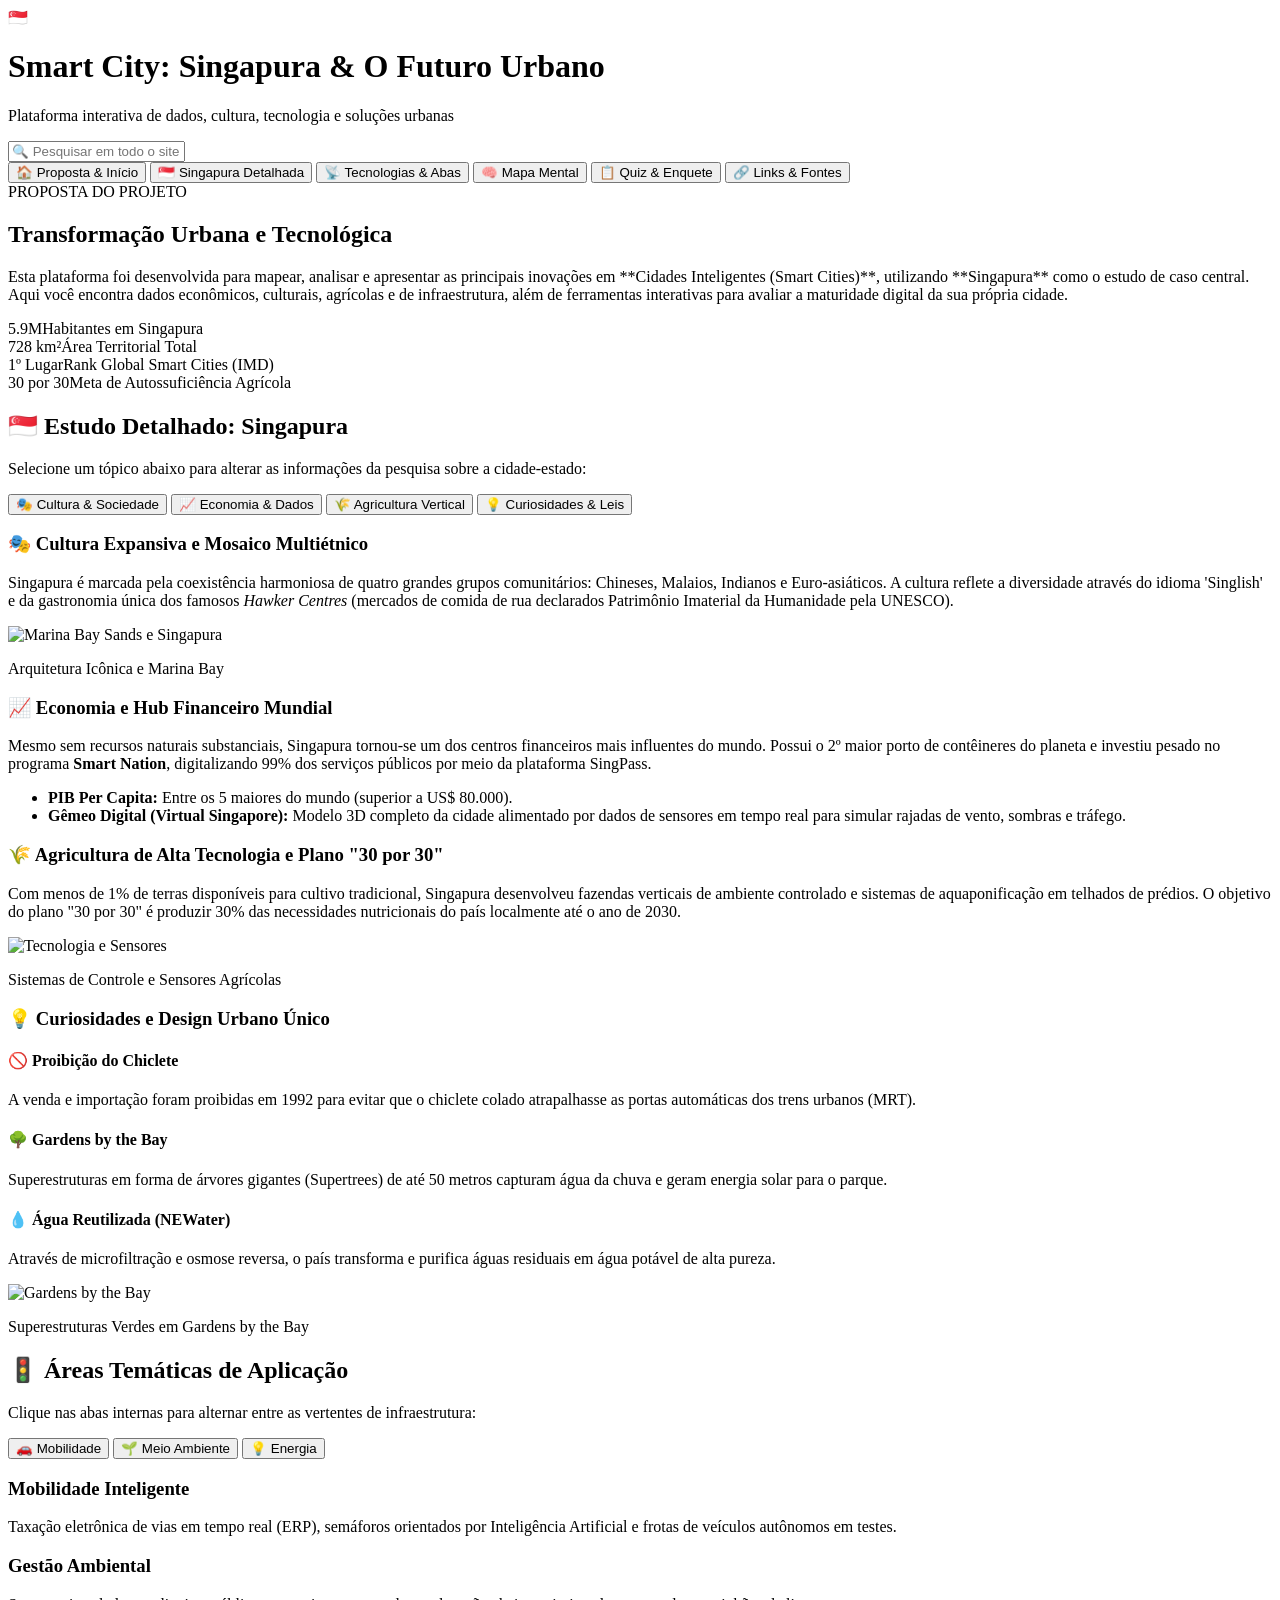
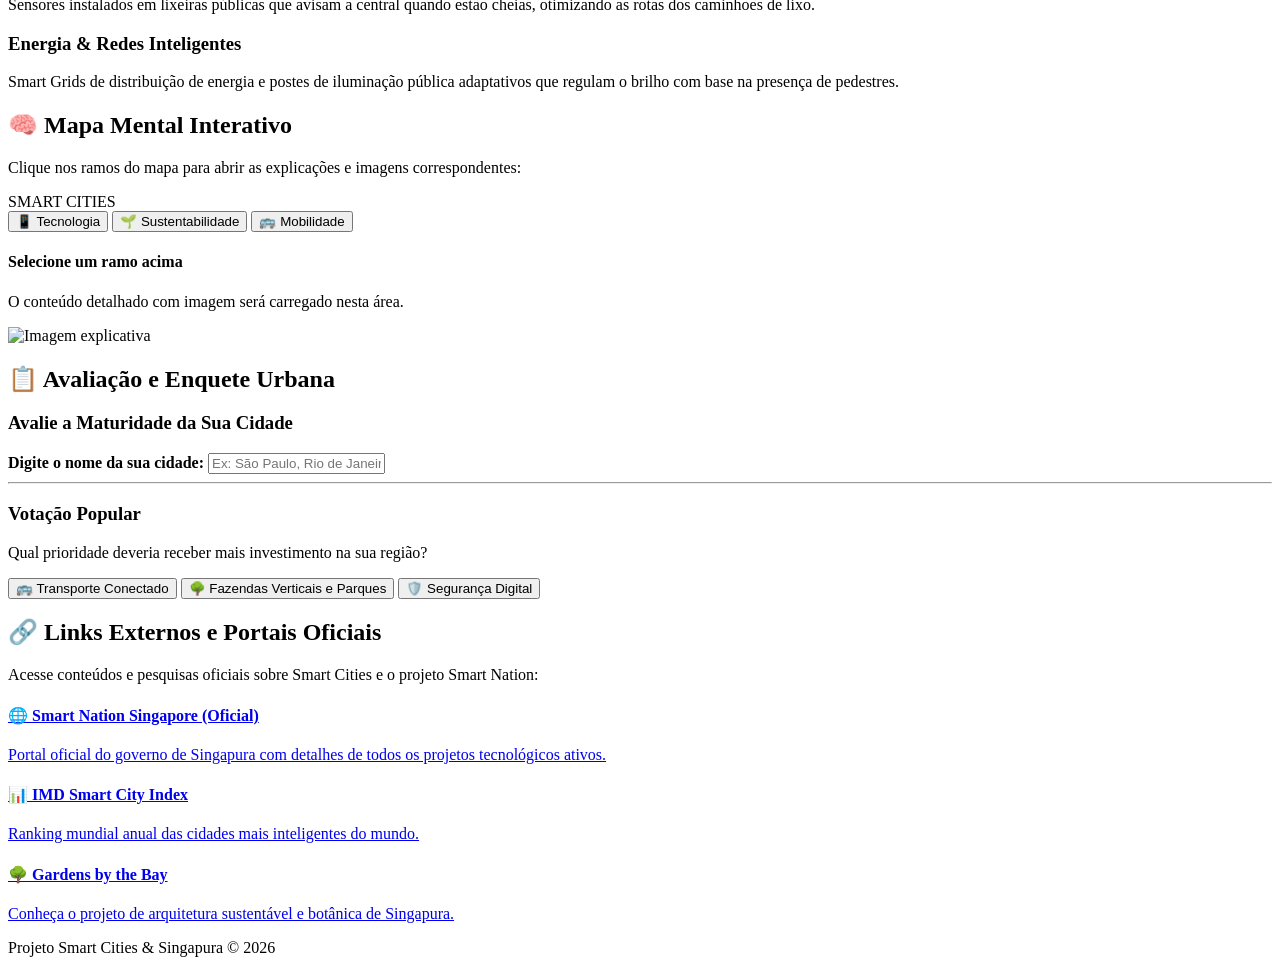
==== commit 69821566: "Update index.html" ====
--- a/index.html
+++ b/index.html
@@ -3,176 +3,225 @@
 <head>
     <meta charset="UTF-8">
     <meta name="viewport" content="width=device-width, initial-scale=1.0">
-    <title>Plataforma Cidades Inteligentes & Singapura</title>
+    <title>Plataforma Cidades Inteligentes - Foco Singapura</title>
     <link rel="stylesheet" href="estilo.css">
 </head>
 <body>
 
     <header>
         <div class="header-top">
-            <h1>🏙️ Cidades Inteligentes</h1>
-            <p>Inovação, tecnologia, cultura e design urbano do futuro</p>
+            <div class="logo-area">
+                <span class="flag-icon">🇸🇬</span>
+                <h1>Smart City: Singapura & O Futuro Urbano</h1>
+            </div>
+            <p>Plataforma interativa de dados, cultura, tecnologia e soluções urbanas</p>
         </div>
         
+        <!-- Barra de Pesquisa Geral -->
         <div class="search-container">
-            <input type="text" id="inputPesquisa" placeholder="🔍 Buscar no site (ex: chiclete, IoT, transporte, cultura, 5G)...">
+            <input type="text" id="inputPesquisa" placeholder="🔍 Pesquisar em todo o site (ex: agricultura, PIB, chiclete, IoT)...">
         </div>
 
-        <nav class="menu">
-            <a href="#proposta">Proposta</a>
-            <a href="#curiosidades">Curiosidades & Cultura</a>
-            <a href="#areas">Áreas Temáticas</a>
-            <a href="#mapa-mental">Mapa Mental</a>
-            <a href="#exemplos">Cidades Globais</a>
-            <a href="#participe">Enquete</a>
-            <button id="btnAbrirQuizHeader" class="btn-menu-highlight">Avaliar Minha Cidade</button>
+        <!-- Abas Principais do Site -->
+        <nav class="main-tabs">
+            <button class="nav-tab active" data-target="tab-inicio">🏠 Proposta & Início</button>
+            <button class="nav-tab" data-target="tab-singapura">🇸🇬 Singapura Detalhada</button>
+            <button class="nav-tab" data-target="tab-tecnologias">📡 Tecnologias & Abas</button>
+            <button class="nav-tab" data-target="tab-mapa">🧠 Mapa Mental</button>
+            <button class="nav-tab" data-target="tab-interativo">📋 Quiz & Enquete</button>
+            <button class="nav-tab" data-target="tab-links">🔗 Links & Fontes</button>
         </nav>
     </header>
 
     <main>
-        <!-- Proposta Direta do Projeto -->
-        <section id="proposta" class="card hero-card searchable">
-            <div class="proposta-badge">PROPOSTA DO PROJETO</div>
-            <h2>O Que É Este Site?</h2>
-            <p class="proposta-texto">
-                Esta plataforma foi criada para apresentar como a <strong>tecnologia, a sustentabilidade e o design urbano</strong> se unem para transformar metrópoles no mundo todo. Usando <strong>Singapura</strong> como o principal modelo global, o site conecta dados de Smart Cities, interatividade, mapa mental e uma avaliação prática para testar o nível de inteligência da sua própria cidade.
-            </p>
+        <!-- ABA 1: PROPOSTA & INÍCIO -->
+        <section id="tab-inicio" class="site-page active searchable">
+            <div class="hero-card">
+                <span class="badge">PROPOSTA DO PROJETO</span>
+                <h2>Transformação Urbana e Tecnológica</h2>
+                <p>
+                    Esta plataforma foi desenvolvida para mapear, analisar e apresentar as principais inovações em **Cidades Inteligentes (Smart Cities)**, utilizando **Singapura** como o estudo de caso central. Aqui você encontra dados econômicos, culturais, agrícolas e de infraestrutura, além de ferramentas interativas para avaliar a maturidade digital da sua própria cidade.
+                </p>
+                <div class="stats-grid">
+                    <div class="stat-card"><span class="stat-number">5.9M</span><span class="stat-label">Habitantes em Singapura</span></div>
+                    <div class="stat-card"><span class="stat-number">728 km²</span><span class="stat-label">Área Territorial Total</span></div>
+                    <div class="stat-card"><span class="stat-number">1º Lugar</span><span class="stat-label">Rank Global Smart Cities (IMD)</span></div>
+                    <div class="stat-card"><span class="stat-number">30 por 30</span><span class="stat-label">Meta de Autossuficiência Agrícola</span></div>
+                </div>
+            </div>
+        </section>
+
+        <!-- ABA 2: SINGAPURA DETALHADA -->
+        <section id="tab-singapura" class="site-page searchable">
+            <h2>🇸🇬 Estudo Detalhado: Singapura</h2>
+            <p>Selecione um tópico abaixo para alterar as informações da pesquisa sobre a cidade-estado:</p>
+
+            <!-- Botões de Troca de Conteúdo de Singapura -->
+            <div class="sub-filter-buttons">
+                <button class="btn-subfilter active" onclick="mostrarConteudoSingapura('cultura')">🎭 Cultura & Sociedade</button>
+                <button class="btn-subfilter" onclick="mostrarConteudoSingapura('economia')">📈 Economia & Dados</button>
+                <button class="btn-subfilter" onclick="mostrarConteudoSingapura('agricultura')">🌾 Agricultura Vertical</button>
+                <button class="btn-subfilter" onclick="mostrarConteudoSingapura('curiosidades')">💡 Curiosidades & Leis</button>
+            </div>
+
+            <!-- Conteúdos Dinâmicos de Singapura -->
+            <div id="singapura-cultura" class="singapura-box active">
+                <h3>🎭 Cultura Expansiva e Mosaico Multiétnico</h3>
+                <p>Singapura é marcada pela coexistência harmoniosa de quatro grandes grupos comunitários: Chineses, Malaios, Indianos e Euro-asiáticos. A cultura reflete a diversidade através do idioma 'Singlish' e da gastronomia única dos famosos <em>Hawker Centres</em> (mercados de comida de rua declarados Patrimônio Imaterial da Humanidade pela UNESCO).</p>
+                <div class="image-gallery">
+                    <div class="img-card">
+                        <img src="https://images.unsplash.com/photo-1525625293386-3f8f99389edd?auto=format&fit=crop&w=800&q=80" alt="Marina Bay Sands e Singapura">
+                        <p>Arquitetura Icônica e Marina Bay</p>
+                    </div>
+                </div>
+            </div>
+
+            <div id="singapura-economia" class="singapura-box hidden">
+                <h3>📈 Economia e Hub Financeiro Mundial</h3>
+                <p>Mesmo sem recursos naturais substanciais, Singapura tornou-se um dos centros financeiros mais influentes do mundo. Possui o 2º maior porto de contêineres do planeta e investiu pesado no programa <strong>Smart Nation</strong>, digitalizando 99% dos serviços públicos por meio da plataforma SingPass.</p>
+                <ul>
+                    <li><strong>PIB Per Capita:</strong> Entre os 5 maiores do mundo (superior a US$ 80.000).</li>
+                    <li><strong>Gêmeo Digital (Virtual Singapore):</strong> Modelo 3D completo da cidade alimentado por dados de sensores em tempo real para simular rajadas de vento, sombras e tráfego.</li>
+                </ul>
+            </div>
+
+            <div id="singapura-agricultura" class="singapura-box hidden">
+                <h3>🌾 Agricultura de Alta Tecnologia e Plano "30 por 30"</h3>
+                <p>Com menos de 1% de terras disponíveis para cultivo tradicional, Singapura desenvolveu fazendas verticais de ambiente controlado e sistemas de aquaponificação em telhados de prédios. O objetivo do plano "30 por 30" é produzir 30% das necessidades nutricionais do país localmente até o ano de 2030.</p>
+                <div class="image-gallery">
+                    <div class="img-card">
+                        <img src="https://images.unsplash.com/photo-1518770660439-4636190af475?auto=format&fit=crop&w=800&q=80" alt="Tecnologia e Sensores">
+                        <p>Sistemas de Controle e Sensores Agrícolas</p>
+                    </div>
+                </div>
+            </div>
+
+            <div id="singapura-curiosidades" class="singapura-box hidden">
+                <h3>💡 Curiosidades e Design Urbano Único</h3>
+                <div class="curiosidades-grid">
+                    <div class="curio-card">
+                        <h4>🚫 Proibição do Chiclete</h4>
+                        <p>A venda e importação foram proibidas em 1992 para evitar que o chiclete colado atrapalhasse as portas automáticas dos trens urbanos (MRT).</p>
+                    </div>
+                    <div class="curio-card">
+                        <h4>🌳 Gardens by the Bay</h4>
+                        <p>Superestruturas em forma de árvores gigantes (Supertrees) de até 50 metros capturam água da chuva e geram energia solar para o parque.</p>
+                    </div>
+                    <div class="curio-card">
+                        <h4>💧 Água Reutilizada (NEWater)</h4>
+                        <p>Através de microfiltração e osmose reversa, o país transforma e purifica águas residuais em água potável de alta pureza.</p>
+                    </div>
+                </div>
+                <div class="image-gallery" style="margin-top: 15px;">
+                    <div class="img-card">
+                        <img src="https://images.unsplash.com/photo-1509017174183-0b7e0278f1ec?auto=format&fit=crop&w=800&q=80" alt="Gardens by the Bay">
+                        <p>Superestruturas Verdes em Gardens by the Bay</p>
+                    </div>
+                </div>
+            </div>
+        </section>
+
+        <!-- ABA 3: TECNOLOGIAS & ABAS INTERNAS -->
+        <section id="tab-tecnologias" class="site-page searchable">
+            <h2>🚦 Áreas Temáticas de Aplicação</h2>
+            <p>Clique nas abas internas para alternar entre as vertentes de infraestrutura:</p>
+
+            <div class="inner-tabs-header">
+                <button class="inner-tab-btn active" data-inner="inner-mobilidade">🚗 Mobilidade</button>
+                <button class="inner-tab-btn" data-inner="inner-ambiente">🌱 Meio Ambiente</button>
+                <button class="inner-tab-btn" data-inner="inner-energia">💡 Energia</button>
+            </div>
+
+            <div id="inner-mobilidade" class="inner-tab-content active">
+                <h3>Mobilidade Inteligente</h3>
+                <p>Taxação eletrônica de vias em tempo real (ERP), semáforos orientados por Inteligência Artificial e frotas de veículos autônomos em testes.</p>
+            </div>
+
+            <div id="inner-ambiente" class="inner-tab-content">
+                <h3>Gestão Ambiental</h3>
+                <p>Sensores instalados em lixeiras públicas que avisam a central quando estão cheias, otimizando as rotas dos caminhões de lixo.</p>
+            </div>
+
+            <div id="inner-energia" class="inner-tab-content">
+                <h3>Energia & Redes Inteligentes</h3>
+                <p>Smart Grids de distribuição de energia e postes de iluminação pública adaptativos que regulam o brilho com base na presença de pedestres.</p>
+            </div>
+        </section>
+
+        <!-- ABA 4: MAPA MENTAL -->
+        <section id="tab-mapa" class="site-page searchable">
+            <h2>🧠 Mapa Mental Interativo</h2>
+            <p>Clique nos ramos do mapa para abrir as explicações e imagens correspondentes:</p>
+
+            <div class="mapa-wrapper">
+                <div class="node-root">SMART CITIES</div>
+                <div class="branches">
+                    <button class="branch-btn" onclick="carregarMapa('Tecnologia', 'Sensores IoT, redes 5G e processamento de Big Data.', 'https://images.unsplash.com/photo-1518770660439-4636190af475?auto=format&fit=crop&w=800&q=80')">📱 Tecnologia</button>
+                    <button class="branch-btn" onclick="carregarMapa('Sustentabilidade', 'Energia limpa, jardins verticais e gestão hídrica.', 'https://images.unsplash.com/photo-1497435334941-8c899ee9e8e9?auto=format&fit=crop&w=800&q=80')">🌱 Sustentabilidade</button>
+                    <button class="branch-btn" onclick="carregarMapa('Mobilidade', 'Transporte público autônomo, otimizado por dados.', 'https://images.unsplash.com/photo-1509017174183-0b7e0278f1ec?auto=format&fit=crop&w=800&q=80')">🚌 Mobilidade</button>
+                </div>
+
+                <div id="mapaDisplay" class="mapa-display-box">
+                    <h4 id="mapaTitulo">Selecione um ramo acima</h4>
+                    <p id="mapaDescricao">O conteúdo detalhado com imagem será carregado nesta área.</p>
+                    <img id="mapaImagem" src="" alt="Imagem explicativa" class="mapa-img hidden">
+                </div>
+            </div>
+        </section>
+
+        <!-- ABA 5: QUIZ & ENQUETE -->
+        <section id="tab-interativo" class="site-page searchable">
+            <h2>📋 Avaliação e Enquete Urbana</h2>
             
-            <div class="stats-grid">
-                <div class="stat-card"><span class="stat-number">-30%</span><span class="stat-label">🌱 Emissões CO₂</span></div>
-                <div class="stat-card"><span class="stat-number">+45%</span><span class="stat-label">🚍 Mobilidade</span></div>
-                <div class="stat-card"><span class="stat-number">40%</span><span class="stat-label">💡 Economia Energia</span></div>
-                <div class="stat-card"><span class="stat-number">5G</span><span class="stat-label">📡 Conectividade</span></div>
-            </div>
-
-            <button id="btnAbrirQuizHero" class="btn-cta-principal">Testar Maturidade da Minha Cidade</button>
-        </section>
-
-        <!-- NOVO: Curiosidades, Cultura e Design de Singapura -->
-        <section id="curiosidades" class="card searchable">
-            <h2>✨ Curiosidades, Cultura & Design de Singapura</h2>
-            <p>Singapura não é só tecnologia: é um caldeirão cultural com um design urbano pensado nos mínimos detalhes.</p>
-
-            <div class="grid-curiosidades">
-                <div class="curiosidade-card">
-                    <span class="emoji-icon">🚫🍬</span>
-                    <h3>Chiclete é Proibido!</h3>
-                    <p>Para manter o design da cidade impecável e os sensores de portas dos trens limpos, a venda e importação de chicletes é proibida desde 1992.</p>
-                </div>
-
-                <div class="curiosidade-card">
-                    <span class="emoji-icon">🌳🏙️</span>
-                    <h3>Cidade em um Jardim</h3>
-                    <p>O design arquitetônico obriga novos edifícios a reintroduzirem na fachada a mesma quantidade de vegetação que ocupam no solo.</p>
-                </div>
-
-                <div class="curiosidade-card">
-                    <span class="emoji-icon">🏮🕌</span>
-                    <h3>Mosaico Cultural</h3>
-                    <p>Uma mistura vibrante de culturas chinesa, malaia, indiana e euro-asiática. Bairros como <em>Chinatown</em>, <em>Little India</em> e <em>Kampong Glam</em> coexistem com arranha-céus futuristas.</p>
-                </div>
-
-                <div class="curiosidade-card">
-                    <span class="emoji-icon">✈️💦</span>
-                    <h3>O Melhor Aeroporto do Mundo</h3>
-                    <p>O aeroporto Jewel Changi conta com a maior cachoeira interna do mundo (40m de altura) cercada por uma floresta tropical coberta.</p>
-                </div>
-            </div>
-        </section>
-
-        <!-- Áreas com Abas -->
-        <section id="areas" class="card searchable">
-            <h2>🚦 Áreas de Aplicação Urbana</h2>
-            
-            <div class="tabs-header">
-                <button type="button" class="tab-btn active" data-aba="tab-mobilidade">🚗 Mobilidade</button>
-                <button type="button" class="tab-btn" data-aba="tab-meio-ambiente">🌱 Meio Ambiente</button>
-                <button type="button" class="tab-btn" data-aba="tab-energia">💡 Energia</button>
-                <button type="button" class="tab-btn" data-aba="tab-governo">🏛️ Governo Digital</button>
-            </div>
-
-            <div id="tab-mobilidade" class="tab-content active">
-                <h3>Mobilidade Inteligente</h3>
-                <p>Semáforos adaptativos por IA, transporte público integrado com GPS em tempo real, aplicativos de rotas e redes de bicicletas compartilhadas.</p>
-            </div>
-
-            <div id="tab-meio-ambiente" class="tab-content">
-                <h3>Meio Ambiente & Sustentabilidade</h3>
-                <p>Monitoramento da qualidade do ar, lixeiras inteligentes com sensores de nível e tratamento avançado de águas residuais (NEWater).</p>
-            </div>
-
-            <div id="tab-energia" class="tab-content">
-                <h3>Energia Limpa & Iluminação</h3>
-                <p>Postes de LED automatizados, redes de distribuição Smart Grid e expansão de energia solar em prédios públicos.</p>
-            </div>
-
-            <div id="tab-governo" class="tab-content">
-                <h3>Governança & Serviços Digitais</h3>
-                <p>Portais de transparência, emissão de alvarás e documentos 100% online (Singpass) e aplicativos para cidadãos.</p>
-            </div>
-        </section>
-
-        <!-- Mapa Mental Interativo -->
-        <section id="mapa-mental" class="card searchable">
-            <h2>🧠 Mapa Mental Interativo</h2>
-            <p>Clique nos botões abaixo para ver os pilares e o design das soluções:</p>
-            
-            <div class="mapa-mental-container">
-                <div class="no-central">SMART CITIES</div>
-                <div class="linhas-conexao">
-                    <button type="button" class="no-ramo" onclick="atualizarMapa('Tecnologia & Conectividade', 'Uso de IoT, redes 5G e Big Data para automatizar a infraestrutura.', 'https://images.unsplash.com/photo-1518770660439-4636190af475?auto=format&fit=crop&w=600&q=80')">📱 Tecnologia</button>
-                    <button type="button" class="no-ramo" onclick="atualizarMapa('Sustentabilidade & Design', 'Arquitetura biofílica com jardins verticais e reuso de água.', 'https://images.unsplash.com/photo-1497435334941-8c899ee9e8e9?auto=format&fit=crop&w=600&q=80')">🌱 Sustentabilidade</button>
-                    <button type="button" class="no-ramo" onclick="atualizarMapa('Mobilidade Integrada', 'Transporte público rápido, autônomo e sem fios expostos.', 'https://images.unsplash.com/photo-1509017174183-0b7e0278f1ec?auto=format&fit=crop&w=600&q=80')">🚌 Mobilidade</button>
-                </div>
-                
-                <div id="infoMapa" class="info-mapa-box">
-                    <h4 id="mapaTitulo">Selecione um pilar</h4>
-                    <p id="mapaTexto">Clique em um dos botões acima para ver os detalhes e a imagem explicativa.</p>
-                    <img id="mapaImagem" src="" alt="Imagem do Mapa Mental" class="mapa-img hidden">
-                </div>
-            </div>
-        </section>
-
-        <!-- Cidades Globais -->
-        <section id="exemplos" class="card searchable">
-            <h2>🌎 Cidades Globais em Destaque</h2>
-            <div class="grid-cidades">
-                <div class="cidade-box"><h3>🇸🇬 Singapura</h3><p>Gêmeo digital 3D e integração verde impressionante.</p></div>
-                <div class="cidade-box"><h3>🇧🇷 Curitiba</h3><p>Pioneira no modelo BRT e sustentabilidade urbana no Brasil.</p></div>
-                <div class="cidade-box"><h3>🇪🇸 Barcelona</h3><p>Superquadras para pedestres e iluminação conectada.</p></div>
-                <div class="cidade-box"><h3>🇳🇱 Amsterdã</h3><p>Design voltado para bicicletas e geração limpa de energia.</p></div>
-            </div>
-        </section>
-
-        <!-- Enquete -->
-        <section id="participe" class="card searchable">
-            <h2>👥 Participação Popular</h2>
-            <p>O que traria o maior salto de qualidade para sua cidade hoje?</p>
-            <div class="enquete-container">
-                <button type="button" class="btn-voto" onclick="votar('Transporte Público e Conectado')">🚌 Transporte Conectado</button>
-                <button type="button" class="btn-voto" onclick="votar('Mais Áreas Verdes e Arquitetura Biofílica')">🌳 Design Verde & Parques</button>
-                <button type="button" class="btn-voto" onclick="votar('Segurança com Sensores e LED')">🛡️ Segurança Digital</button>
-            </div>
-            <div id="resultadoEnquete" class="resultado-enquete-box hidden"></div>
+            <div class="quiz-container">
+                <h3>Avalie a Maturidade da Sua Cidade</h3>
+                <div class="form-group">
+                    <label for="nomeCidade"><strong>Digite o nome da sua cidade:</strong></label>
+                    <input type="text" id="nomeCidade" placeholder="Ex: São Paulo, Rio de Janeiro, Curitiba...">
+                </div>
+
+                <div id="listaPerguntas"></div>
+                <div id="resultadoQuiz" class="resultado-box hidden"></div>
+            </div>
+
+            <hr class="divider">
+
+            <div class="enquete-block">
+                <h3>Votação Popular</h3>
+                <p>Qual prioridade deveria receber mais investimento na sua região?</p>
+                <div class="enquete-btns">
+                    <button class="btn-voto" onclick="votar('Transporte Conectado com GPS')">🚌 Transporte Conectado</button>
+                    <button class="btn-voto" onclick="votar('Arquitetura Verde e Fazendas Verticais')">🌳 Fazendas Verticais e Parques</button>
+                    <button class="btn-voto" onclick="votar('Segurança por Câmeras e IA')">🛡️ Segurança Digital</button>
+                </div>
+                <div id="resultadoEnquete" class="resultado-box hidden"></div>
+            </div>
+        </section>
+
+        <!-- ABA 6: LINKS & FONTES RECOMENDADAS -->
+        <section id="tab-links" class="site-page searchable">
+            <h2>🔗 Links Externos e Portais Oficiais</h2>
+            <p>Acesse conteúdos e pesquisas oficiais sobre Smart Cities e o projeto Smart Nation:</p>
+
+            <div class="links-grid">
+                <a href="https://www.smartnation.gov.sg" target="_blank" class="link-card">
+                    <h4>🌐 Smart Nation Singapore (Oficial)</h4>
+                    <p>Portal oficial do governo de Singapura com detalhes de todos os projetos tecnológicos ativos.</p>
+                </a>
+                <a href="https://www.imd.org/smart-city-observatory/smart-city-index/" target="_blank" class="link-card">
+                    <h4>📊 IMD Smart City Index</h4>
+                    <p>Ranking mundial anual das cidades mais inteligentes do mundo.</p>
+                </a>
+                <a href="https://www.gardensbythebay.com.sg" target="_blank" class="link-card">
+                    <h4>🌳 Gardens by the Bay</h4>
+                    <p>Conheça o projeto de arquitetura sustentável e botânica de Singapura.</p>
+                </a>
+            </div>
         </section>
     </main>
 
-    <!-- Modal Quiz -->
-    <div id="quizModal" class="modal-overlay hidden">
-        <div class="modal-content">
-            <button id="btnFecharModal" class="btn-fechar">&times;</button>
-            <h2>Avaliação de Maturidade Urbana</h2>
-            <div class="campo-grupo">
-                <label for="nomeCidade"><strong>Nome da sua cidade:</strong></label>
-                <input type="text" id="nomeCidade" placeholder="Ex: São Paulo, Lisboa, Curitiba...">
-            </div>
-            <div id="perguntasContainer"></div>
-            <div id="resultado" class="resultado-box hidden"></div>
-        </div>
-    </div>
-
     <footer>
-        <p>Projeto Cidades Inteligentes & Singapura &copy; 2026</p>
+        <p>Projeto Smart Cities & Singapura &copy; 2026</p>
     </footer>
 
     <script src="script.js"></script>
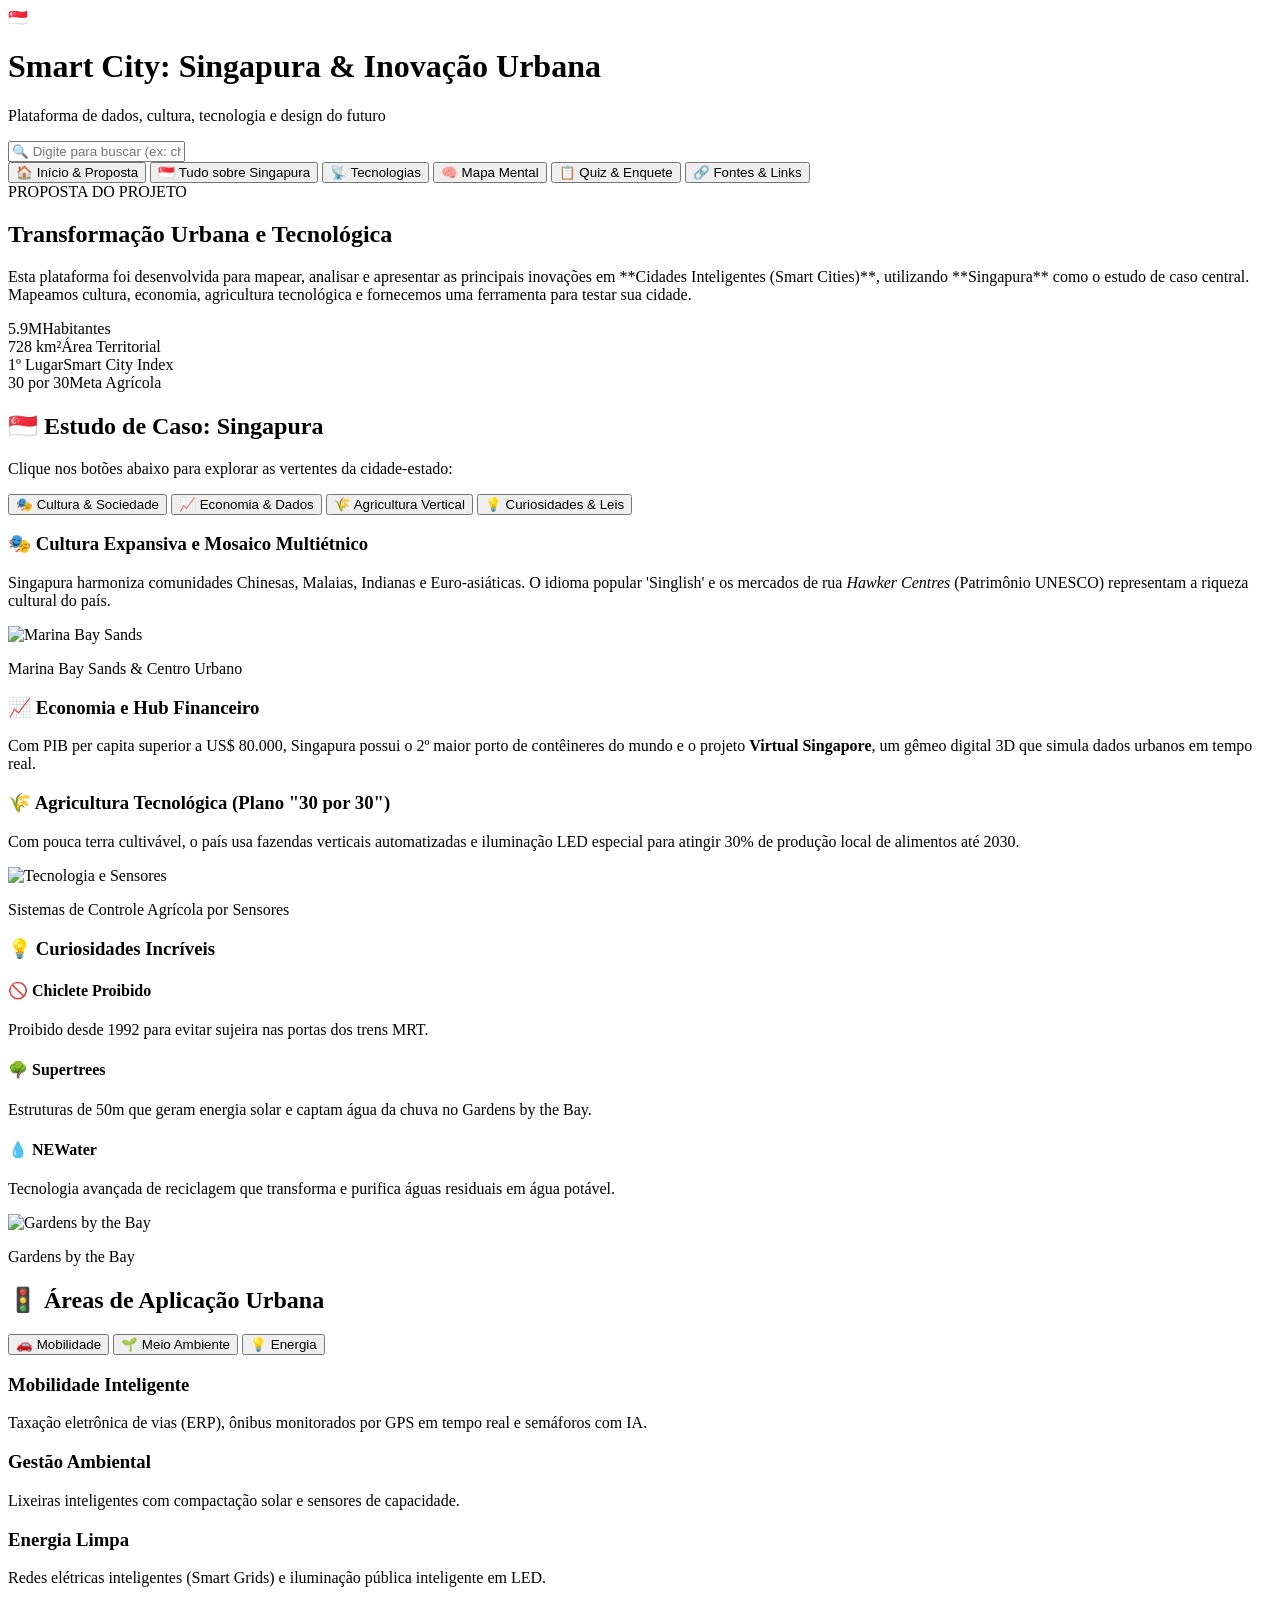
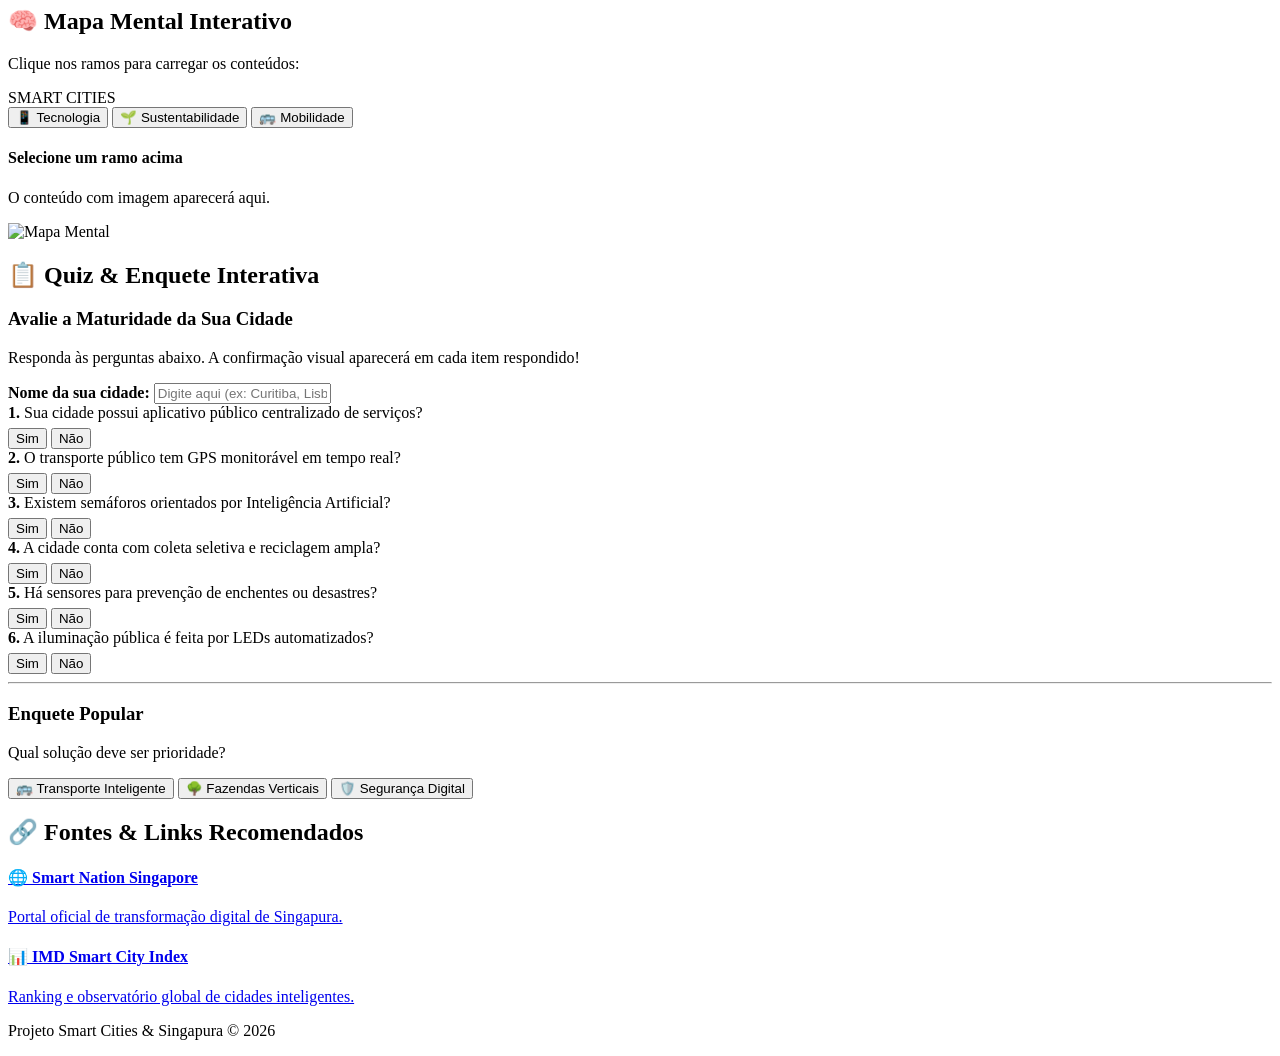
==== commit 38e02f52: "Update index.html" ====
--- a/index.html
+++ b/index.html
@@ -3,7 +3,7 @@
 <head>
     <meta charset="UTF-8">
     <meta name="viewport" content="width=device-width, initial-scale=1.0">
-    <title>Plataforma Cidades Inteligentes - Foco Singapura</title>
+    <title>Smart City Singapura - Plataforma Interativa</title>
     <link rel="stylesheet" href="estilo.css">
 </head>
 <body>
@@ -12,120 +12,113 @@
         <div class="header-top">
             <div class="logo-area">
                 <span class="flag-icon">🇸🇬</span>
-                <h1>Smart City: Singapura & O Futuro Urbano</h1>
-            </div>
-            <p>Plataforma interativa de dados, cultura, tecnologia e soluções urbanas</p>
+                <h1>Smart City: Singapura & Inovação Urbana</h1>
+            </div>
+            <p>Plataforma de dados, cultura, tecnologia e design do futuro</p>
         </div>
         
-        <!-- Barra de Pesquisa Geral -->
+        <!-- Barra de Pesquisa Turbinada -->
         <div class="search-container">
-            <input type="text" id="inputPesquisa" placeholder="🔍 Pesquisar em todo o site (ex: agricultura, PIB, chiclete, IoT)...">
+            <input type="text" id="inputPesquisa" placeholder="🔍 Digite para buscar (ex: chiclete, PIB, IoT, água, vertical)...">
         </div>
 
-        <!-- Abas Principais do Site -->
+        <!-- Navegação Principal por Abas -->
         <nav class="main-tabs">
-            <button class="nav-tab active" data-target="tab-inicio">🏠 Proposta & Início</button>
-            <button class="nav-tab" data-target="tab-singapura">🇸🇬 Singapura Detalhada</button>
-            <button class="nav-tab" data-target="tab-tecnologias">📡 Tecnologias & Abas</button>
+            <button class="nav-tab active" data-target="tab-inicio">🏠 Início & Proposta</button>
+            <button class="nav-tab" data-target="tab-singapura">🇸🇬 Tudo sobre Singapura</button>
+            <button class="nav-tab" data-target="tab-tecnologias">📡 Tecnologias</button>
             <button class="nav-tab" data-target="tab-mapa">🧠 Mapa Mental</button>
             <button class="nav-tab" data-target="tab-interativo">📋 Quiz & Enquete</button>
-            <button class="nav-tab" data-target="tab-links">🔗 Links & Fontes</button>
+            <button class="nav-tab" data-target="tab-links">🔗 Fontes & Links</button>
         </nav>
     </header>
 
     <main>
-        <!-- ABA 1: PROPOSTA & INÍCIO -->
+        <!-- ABA 1: INÍCIO E PROPOSTA -->
         <section id="tab-inicio" class="site-page active searchable">
             <div class="hero-card">
                 <span class="badge">PROPOSTA DO PROJETO</span>
                 <h2>Transformação Urbana e Tecnológica</h2>
                 <p>
-                    Esta plataforma foi desenvolvida para mapear, analisar e apresentar as principais inovações em **Cidades Inteligentes (Smart Cities)**, utilizando **Singapura** como o estudo de caso central. Aqui você encontra dados econômicos, culturais, agrícolas e de infraestrutura, além de ferramentas interativas para avaliar a maturidade digital da sua própria cidade.
+                    Esta plataforma foi desenvolvida para mapear, analisar e apresentar as principais inovações em **Cidades Inteligentes (Smart Cities)**, utilizando **Singapura** como o estudo de caso central. Mapeamos cultura, economia, agricultura tecnológica e fornecemos uma ferramenta para testar sua cidade.
                 </p>
                 <div class="stats-grid">
-                    <div class="stat-card"><span class="stat-number">5.9M</span><span class="stat-label">Habitantes em Singapura</span></div>
-                    <div class="stat-card"><span class="stat-number">728 km²</span><span class="stat-label">Área Territorial Total</span></div>
-                    <div class="stat-card"><span class="stat-number">1º Lugar</span><span class="stat-label">Rank Global Smart Cities (IMD)</span></div>
-                    <div class="stat-card"><span class="stat-number">30 por 30</span><span class="stat-label">Meta de Autossuficiência Agrícola</span></div>
-                </div>
-            </div>
-        </section>
-
-        <!-- ABA 2: SINGAPURA DETALHADA -->
+                    <div class="stat-card"><span class="stat-number">5.9M</span><span class="stat-label">Habitantes</span></div>
+                    <div class="stat-card"><span class="stat-number">728 km²</span><span class="stat-label">Área Territorial</span></div>
+                    <div class="stat-card"><span class="stat-number">1º Lugar</span><span class="stat-label">Smart City Index</span></div>
+                    <div class="stat-card"><span class="stat-number">30 por 30</span><span class="stat-label">Meta Agrícola</span></div>
+                </div>
+            </div>
+        </section>
+
+        <!-- ABA 2: SINGAPURA COMPLETA -->
         <section id="tab-singapura" class="site-page searchable">
-            <h2>🇸🇬 Estudo Detalhado: Singapura</h2>
-            <p>Selecione um tópico abaixo para alterar as informações da pesquisa sobre a cidade-estado:</p>
-
-            <!-- Botões de Troca de Conteúdo de Singapura -->
+            <h2>🇸🇬 Estudo de Caso: Singapura</h2>
+            <p>Clique nos botões abaixo para explorar as vertentes da cidade-estado:</p>
+
             <div class="sub-filter-buttons">
-                <button class="btn-subfilter active" onclick="mostrarConteudoSingapura('cultura')">🎭 Cultura & Sociedade</button>
-                <button class="btn-subfilter" onclick="mostrarConteudoSingapura('economia')">📈 Economia & Dados</button>
-                <button class="btn-subfilter" onclick="mostrarConteudoSingapura('agricultura')">🌾 Agricultura Vertical</button>
-                <button class="btn-subfilter" onclick="mostrarConteudoSingapura('curiosidades')">💡 Curiosidades & Leis</button>
-            </div>
-
-            <!-- Conteúdos Dinâmicos de Singapura -->
-            <div id="singapura-cultura" class="singapura-box active">
+                <button class="btn-subfilter active" data-sub="cultura">🎭 Cultura & Sociedade</button>
+                <button class="btn-subfilter" data-sub="economia">📈 Economia & Dados</button>
+                <button class="btn-subfilter" data-sub="agricultura">🌾 Agricultura Vertical</button>
+                <button class="btn-subfilter" data-sub="curiosidades">💡 Curiosidades & Leis</button>
+            </div>
+
+            <!-- Conteúdos das Sub-abas -->
+            <div id="sub-cultura" class="singapura-box active">
                 <h3>🎭 Cultura Expansiva e Mosaico Multiétnico</h3>
-                <p>Singapura é marcada pela coexistência harmoniosa de quatro grandes grupos comunitários: Chineses, Malaios, Indianos e Euro-asiáticos. A cultura reflete a diversidade através do idioma 'Singlish' e da gastronomia única dos famosos <em>Hawker Centres</em> (mercados de comida de rua declarados Patrimônio Imaterial da Humanidade pela UNESCO).</p>
+                <p>Singapura harmoniza comunidades Chinesas, Malaias, Indianas e Euro-asiáticas. O idioma popular 'Singlish' e os mercados de rua <em>Hawker Centres</em> (Patrimônio UNESCO) representam a riqueza cultural do país.</p>
                 <div class="image-gallery">
                     <div class="img-card">
-                        <img src="https://images.unsplash.com/photo-1525625293386-3f8f99389edd?auto=format&fit=crop&w=800&q=80" alt="Marina Bay Sands e Singapura">
-                        <p>Arquitetura Icônica e Marina Bay</p>
-                    </div>
-                </div>
-            </div>
-
-            <div id="singapura-economia" class="singapura-box hidden">
-                <h3>📈 Economia e Hub Financeiro Mundial</h3>
-                <p>Mesmo sem recursos naturais substanciais, Singapura tornou-se um dos centros financeiros mais influentes do mundo. Possui o 2º maior porto de contêineres do planeta e investiu pesado no programa <strong>Smart Nation</strong>, digitalizando 99% dos serviços públicos por meio da plataforma SingPass.</p>
-                <ul>
-                    <li><strong>PIB Per Capita:</strong> Entre os 5 maiores do mundo (superior a US$ 80.000).</li>
-                    <li><strong>Gêmeo Digital (Virtual Singapore):</strong> Modelo 3D completo da cidade alimentado por dados de sensores em tempo real para simular rajadas de vento, sombras e tráfego.</li>
-                </ul>
-            </div>
-
-            <div id="singapura-agricultura" class="singapura-box hidden">
-                <h3>🌾 Agricultura de Alta Tecnologia e Plano "30 por 30"</h3>
-                <p>Com menos de 1% de terras disponíveis para cultivo tradicional, Singapura desenvolveu fazendas verticais de ambiente controlado e sistemas de aquaponificação em telhados de prédios. O objetivo do plano "30 por 30" é produzir 30% das necessidades nutricionais do país localmente até o ano de 2030.</p>
+                        <img src="https://images.unsplash.com/photo-1525625293386-3f8f99389edd?auto=format&fit=crop&w=800&q=80" alt="Marina Bay Sands">
+                        <p>Marina Bay Sands & Centro Urbano</p>
+                    </div>
+                </div>
+            </div>
+
+            <div id="sub-economia" class="singapura-box hidden">
+                <h3>📈 Economia e Hub Financeiro</h3>
+                <p>Com PIB per capita superior a US$ 80.000, Singapura possui o 2º maior porto de contêineres do mundo e o projeto <strong>Virtual Singapore</strong>, um gêmeo digital 3D que simula dados urbanos em tempo real.</p>
+            </div>
+
+            <div id="sub-agricultura" class="singapura-box hidden">
+                <h3>🌾 Agricultura Tecnológica (Plano "30 por 30")</h3>
+                <p>Com pouca terra cultivável, o país usa fazendas verticais automatizadas e iluminação LED especial para atingir 30% de produção local de alimentos até 2030.</p>
                 <div class="image-gallery">
                     <div class="img-card">
                         <img src="https://images.unsplash.com/photo-1518770660439-4636190af475?auto=format&fit=crop&w=800&q=80" alt="Tecnologia e Sensores">
-                        <p>Sistemas de Controle e Sensores Agrícolas</p>
-                    </div>
-                </div>
-            </div>
-
-            <div id="singapura-curiosidades" class="singapura-box hidden">
-                <h3>💡 Curiosidades e Design Urbano Único</h3>
+                        <p>Sistemas de Controle Agrícola por Sensores</p>
+                    </div>
+                </div>
+            </div>
+
+            <div id="sub-curiosidades" class="singapura-box hidden">
+                <h3>💡 Curiosidades Incríveis</h3>
                 <div class="curiosidades-grid">
                     <div class="curio-card">
-                        <h4>🚫 Proibição do Chiclete</h4>
-                        <p>A venda e importação foram proibidas em 1992 para evitar que o chiclete colado atrapalhasse as portas automáticas dos trens urbanos (MRT).</p>
+                        <h4>🚫 Chiclete Proibido</h4>
+                        <p>Proibido desde 1992 para evitar sujeira nas portas dos trens MRT.</p>
                     </div>
                     <div class="curio-card">
-                        <h4>🌳 Gardens by the Bay</h4>
-                        <p>Superestruturas em forma de árvores gigantes (Supertrees) de até 50 metros capturam água da chuva e geram energia solar para o parque.</p>
+                        <h4>🌳 Supertrees</h4>
+                        <p>Estruturas de 50m que geram energia solar e captam água da chuva no Gardens by the Bay.</p>
                     </div>
                     <div class="curio-card">
-                        <h4>💧 Água Reutilizada (NEWater)</h4>
-                        <p>Através de microfiltração e osmose reversa, o país transforma e purifica águas residuais em água potável de alta pureza.</p>
+                        <h4>💧 NEWater</h4>
+                        <p>Tecnologia avançada de reciclagem que transforma e purifica águas residuais em água potável.</p>
                     </div>
                 </div>
                 <div class="image-gallery" style="margin-top: 15px;">
                     <div class="img-card">
                         <img src="https://images.unsplash.com/photo-1509017174183-0b7e0278f1ec?auto=format&fit=crop&w=800&q=80" alt="Gardens by the Bay">
-                        <p>Superestruturas Verdes em Gardens by the Bay</p>
-                    </div>
-                </div>
-            </div>
-        </section>
-
-        <!-- ABA 3: TECNOLOGIAS & ABAS INTERNAS -->
+                        <p>Gardens by the Bay</p>
+                    </div>
+                </div>
+            </div>
+        </section>
+
+        <!-- ABA 3: TECNOLOGIAS -->
         <section id="tab-tecnologias" class="site-page searchable">
-            <h2>🚦 Áreas Temáticas de Aplicação</h2>
-            <p>Clique nas abas internas para alternar entre as vertentes de infraestrutura:</p>
-
+            <h2>🚦 Áreas de Aplicação Urbana</h2>
             <div class="inner-tabs-header">
                 <button class="inner-tab-btn active" data-inner="inner-mobilidade">🚗 Mobilidade</button>
                 <button class="inner-tab-btn" data-inner="inner-ambiente">🌱 Meio Ambiente</button>
@@ -134,50 +127,52 @@
 
             <div id="inner-mobilidade" class="inner-tab-content active">
                 <h3>Mobilidade Inteligente</h3>
-                <p>Taxação eletrônica de vias em tempo real (ERP), semáforos orientados por Inteligência Artificial e frotas de veículos autônomos em testes.</p>
+                <p>Taxação eletrônica de vias (ERP), ônibus monitorados por GPS em tempo real e semáforos com IA.</p>
             </div>
 
             <div id="inner-ambiente" class="inner-tab-content">
                 <h3>Gestão Ambiental</h3>
-                <p>Sensores instalados em lixeiras públicas que avisam a central quando estão cheias, otimizando as rotas dos caminhões de lixo.</p>
+                <p>Lixeiras inteligentes com compactação solar e sensores de capacidade.</p>
             </div>
 
             <div id="inner-energia" class="inner-tab-content">
-                <h3>Energia & Redes Inteligentes</h3>
-                <p>Smart Grids de distribuição de energia e postes de iluminação pública adaptativos que regulam o brilho com base na presença de pedestres.</p>
+                <h3>Energia Limpa</h3>
+                <p>Redes elétricas inteligentes (Smart Grids) e iluminação pública inteligente em LED.</p>
             </div>
         </section>
 
         <!-- ABA 4: MAPA MENTAL -->
         <section id="tab-mapa" class="site-page searchable">
             <h2>🧠 Mapa Mental Interativo</h2>
-            <p>Clique nos ramos do mapa para abrir as explicações e imagens correspondentes:</p>
+            <p>Clique nos ramos para carregar os conteúdos:</p>
 
             <div class="mapa-wrapper">
                 <div class="node-root">SMART CITIES</div>
                 <div class="branches">
-                    <button class="branch-btn" onclick="carregarMapa('Tecnologia', 'Sensores IoT, redes 5G e processamento de Big Data.', 'https://images.unsplash.com/photo-1518770660439-4636190af475?auto=format&fit=crop&w=800&q=80')">📱 Tecnologia</button>
-                    <button class="branch-btn" onclick="carregarMapa('Sustentabilidade', 'Energia limpa, jardins verticais e gestão hídrica.', 'https://images.unsplash.com/photo-1497435334941-8c899ee9e8e9?auto=format&fit=crop&w=800&q=80')">🌱 Sustentabilidade</button>
-                    <button class="branch-btn" onclick="carregarMapa('Mobilidade', 'Transporte público autônomo, otimizado por dados.', 'https://images.unsplash.com/photo-1509017174183-0b7e0278f1ec?auto=format&fit=crop&w=800&q=80')">🚌 Mobilidade</button>
+                    <button class="branch-btn" data-mapa="tec">📱 Tecnologia</button>
+                    <button class="branch-btn" data-mapa="sus">🌱 Sustentabilidade</button>
+                    <button class="branch-btn" data-mapa="mob">🚌 Mobilidade</button>
                 </div>
 
                 <div id="mapaDisplay" class="mapa-display-box">
                     <h4 id="mapaTitulo">Selecione um ramo acima</h4>
-                    <p id="mapaDescricao">O conteúdo detalhado com imagem será carregado nesta área.</p>
-                    <img id="mapaImagem" src="" alt="Imagem explicativa" class="mapa-img hidden">
+                    <p id="mapaDescricao">O conteúdo com imagem aparecerá aqui.</p>
+                    <img id="mapaImagem" src="" alt="Mapa Mental" class="mapa-img hidden">
                 </div>
             </div>
         </section>
 
         <!-- ABA 5: QUIZ & ENQUETE -->
         <section id="tab-interativo" class="site-page searchable">
-            <h2>📋 Avaliação e Enquete Urbana</h2>
+            <h2>📋 Quiz & Enquete Interativa</h2>
             
             <div class="quiz-container">
                 <h3>Avalie a Maturidade da Sua Cidade</h3>
+                <p class="quiz-instrucoes">Responda às perguntas abaixo. A confirmação visual aparecerá em cada item respondido!</p>
+                
                 <div class="form-group">
-                    <label for="nomeCidade"><strong>Digite o nome da sua cidade:</strong></label>
-                    <input type="text" id="nomeCidade" placeholder="Ex: São Paulo, Rio de Janeiro, Curitiba...">
+                    <label for="nomeCidade"><strong>Nome da sua cidade:</strong></label>
+                    <input type="text" id="nomeCidade" placeholder="Digite aqui (ex: Curitiba, Lisboa)...">
                 </div>
 
                 <div id="listaPerguntas"></div>
@@ -187,34 +182,28 @@
             <hr class="divider">
 
             <div class="enquete-block">
-                <h3>Votação Popular</h3>
-                <p>Qual prioridade deveria receber mais investimento na sua região?</p>
+                <h3>Enquete Popular</h3>
+                <p>Qual solução deve ser prioridade?</p>
                 <div class="enquete-btns">
-                    <button class="btn-voto" onclick="votar('Transporte Conectado com GPS')">🚌 Transporte Conectado</button>
-                    <button class="btn-voto" onclick="votar('Arquitetura Verde e Fazendas Verticais')">🌳 Fazendas Verticais e Parques</button>
-                    <button class="btn-voto" onclick="votar('Segurança por Câmeras e IA')">🛡️ Segurança Digital</button>
+                    <button class="btn-voto" data-voto="Transporte Inteligente">🚌 Transporte Inteligente</button>
+                    <button class="btn-voto" data-voto="Fazendas Verticais">🌳 Fazendas Verticais</button>
+                    <button class="btn-voto" data-voto="Segurança Digital">🛡️ Segurança Digital</button>
                 </div>
                 <div id="resultadoEnquete" class="resultado-box hidden"></div>
             </div>
         </section>
 
-        <!-- ABA 6: LINKS & FONTES RECOMENDADAS -->
+        <!-- ABA 6: LINKS & FONTES -->
         <section id="tab-links" class="site-page searchable">
-            <h2>🔗 Links Externos e Portais Oficiais</h2>
-            <p>Acesse conteúdos e pesquisas oficiais sobre Smart Cities e o projeto Smart Nation:</p>
-
+            <h2>🔗 Fontes & Links Recomendados</h2>
             <div class="links-grid">
                 <a href="https://www.smartnation.gov.sg" target="_blank" class="link-card">
-                    <h4>🌐 Smart Nation Singapore (Oficial)</h4>
-                    <p>Portal oficial do governo de Singapura com detalhes de todos os projetos tecnológicos ativos.</p>
+                    <h4>🌐 Smart Nation Singapore</h4>
+                    <p>Portal oficial de transformação digital de Singapura.</p>
                 </a>
                 <a href="https://www.imd.org/smart-city-observatory/smart-city-index/" target="_blank" class="link-card">
                     <h4>📊 IMD Smart City Index</h4>
-                    <p>Ranking mundial anual das cidades mais inteligentes do mundo.</p>
-                </a>
-                <a href="https://www.gardensbythebay.com.sg" target="_blank" class="link-card">
-                    <h4>🌳 Gardens by the Bay</h4>
-                    <p>Conheça o projeto de arquitetura sustentável e botânica de Singapura.</p>
+                    <p>Ranking e observatório global de cidades inteligentes.</p>
                 </a>
             </div>
         </section>
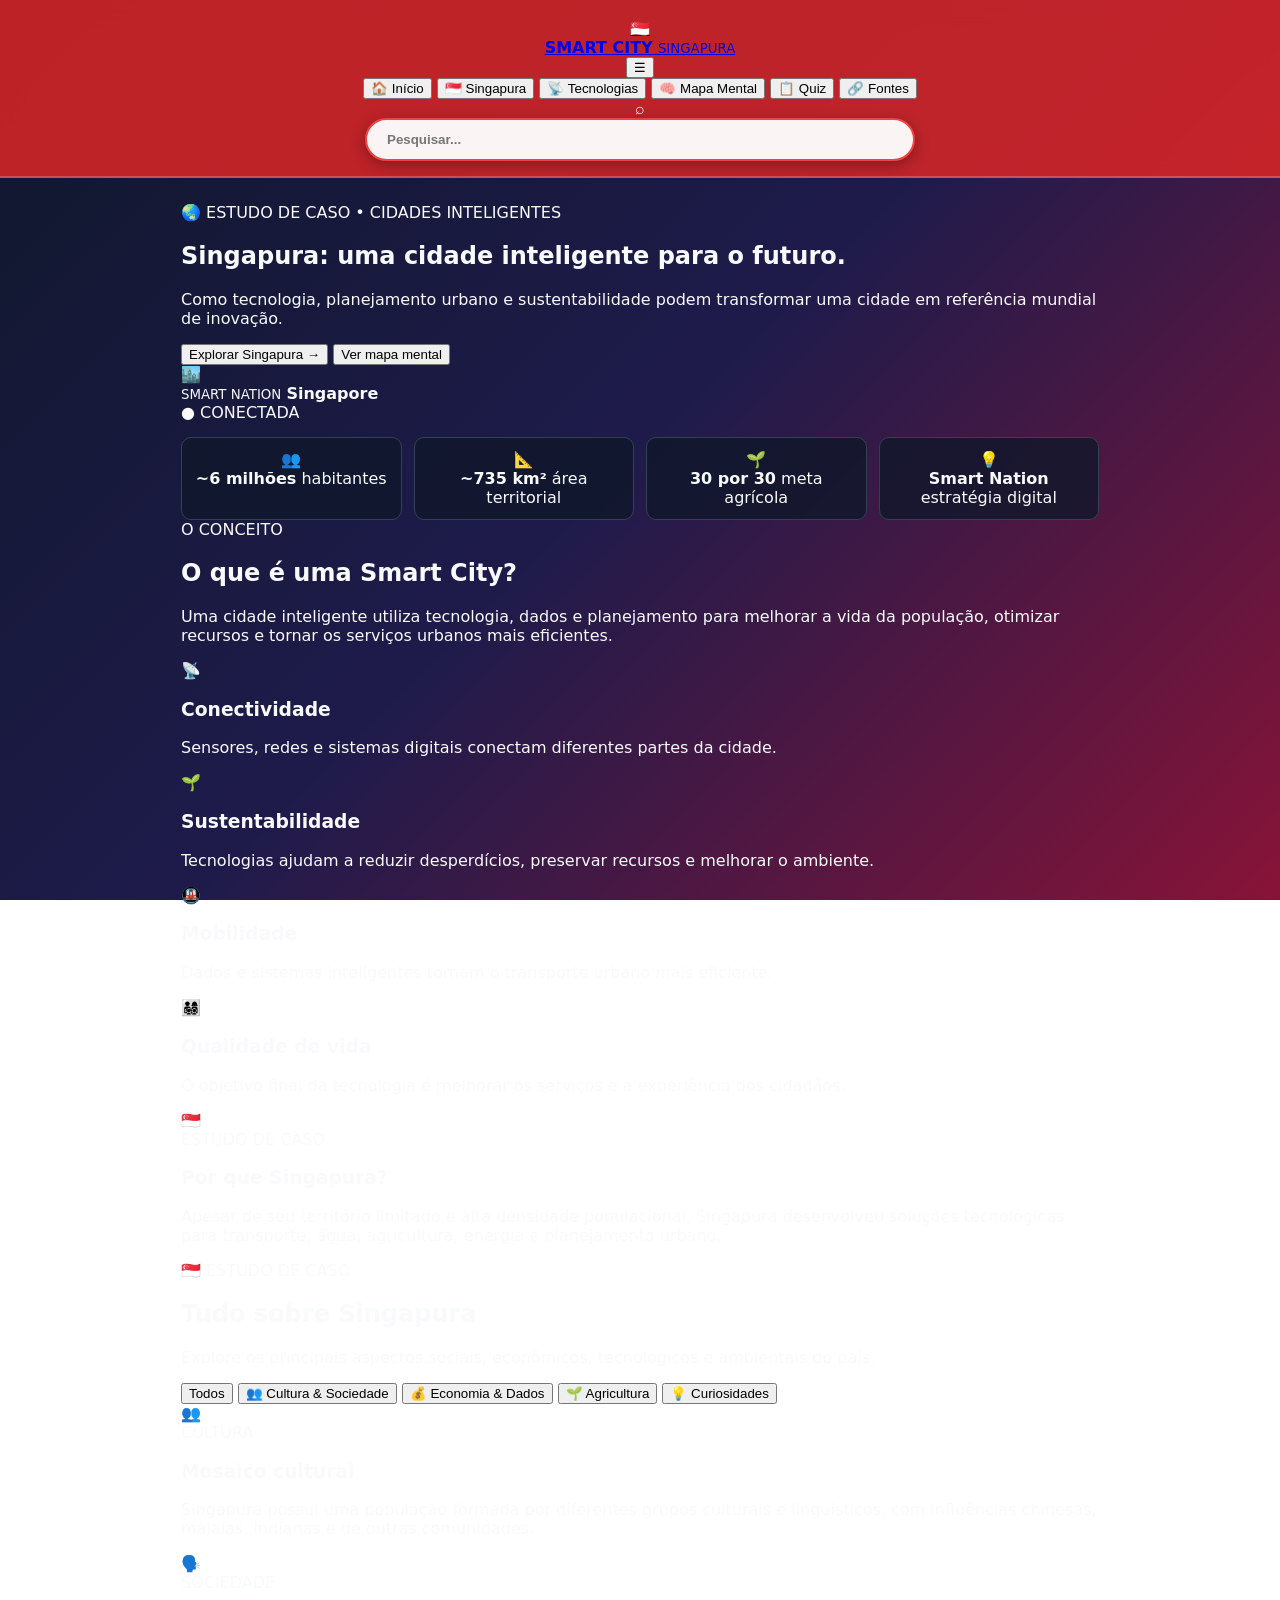
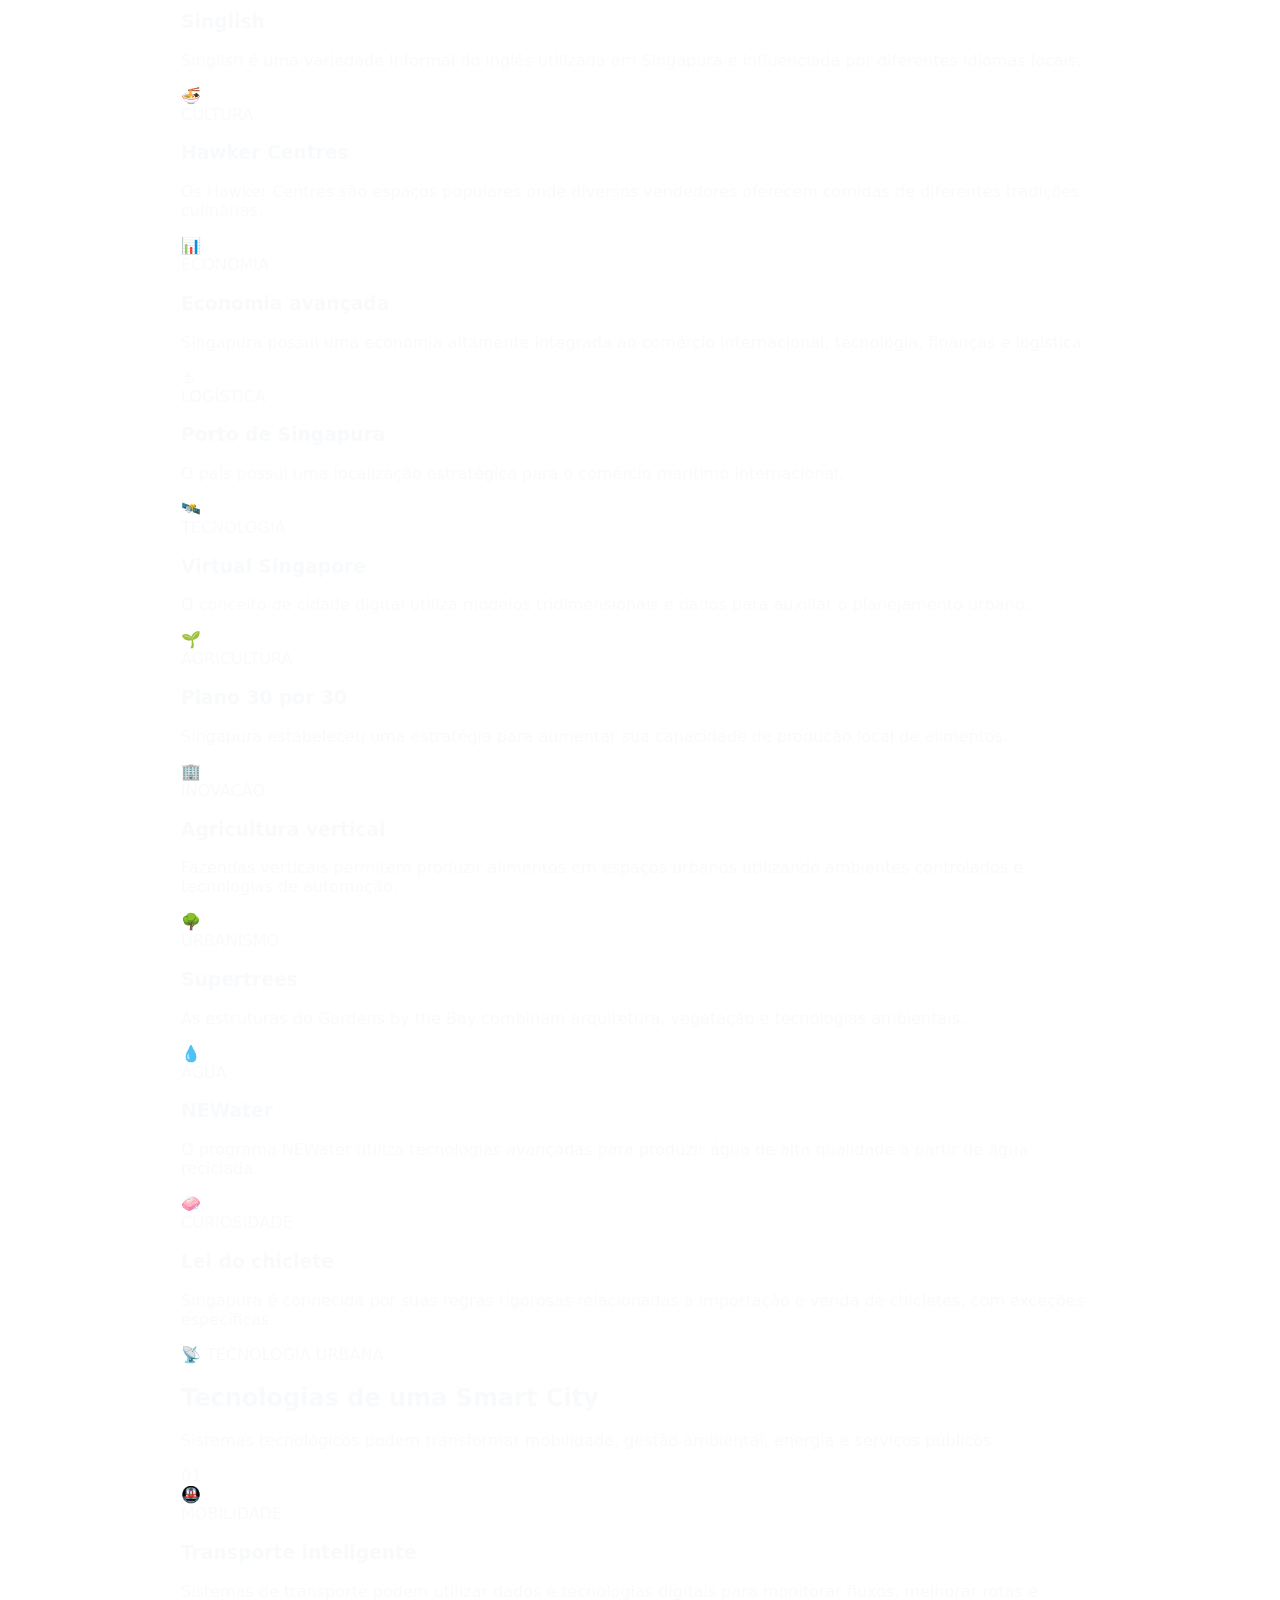
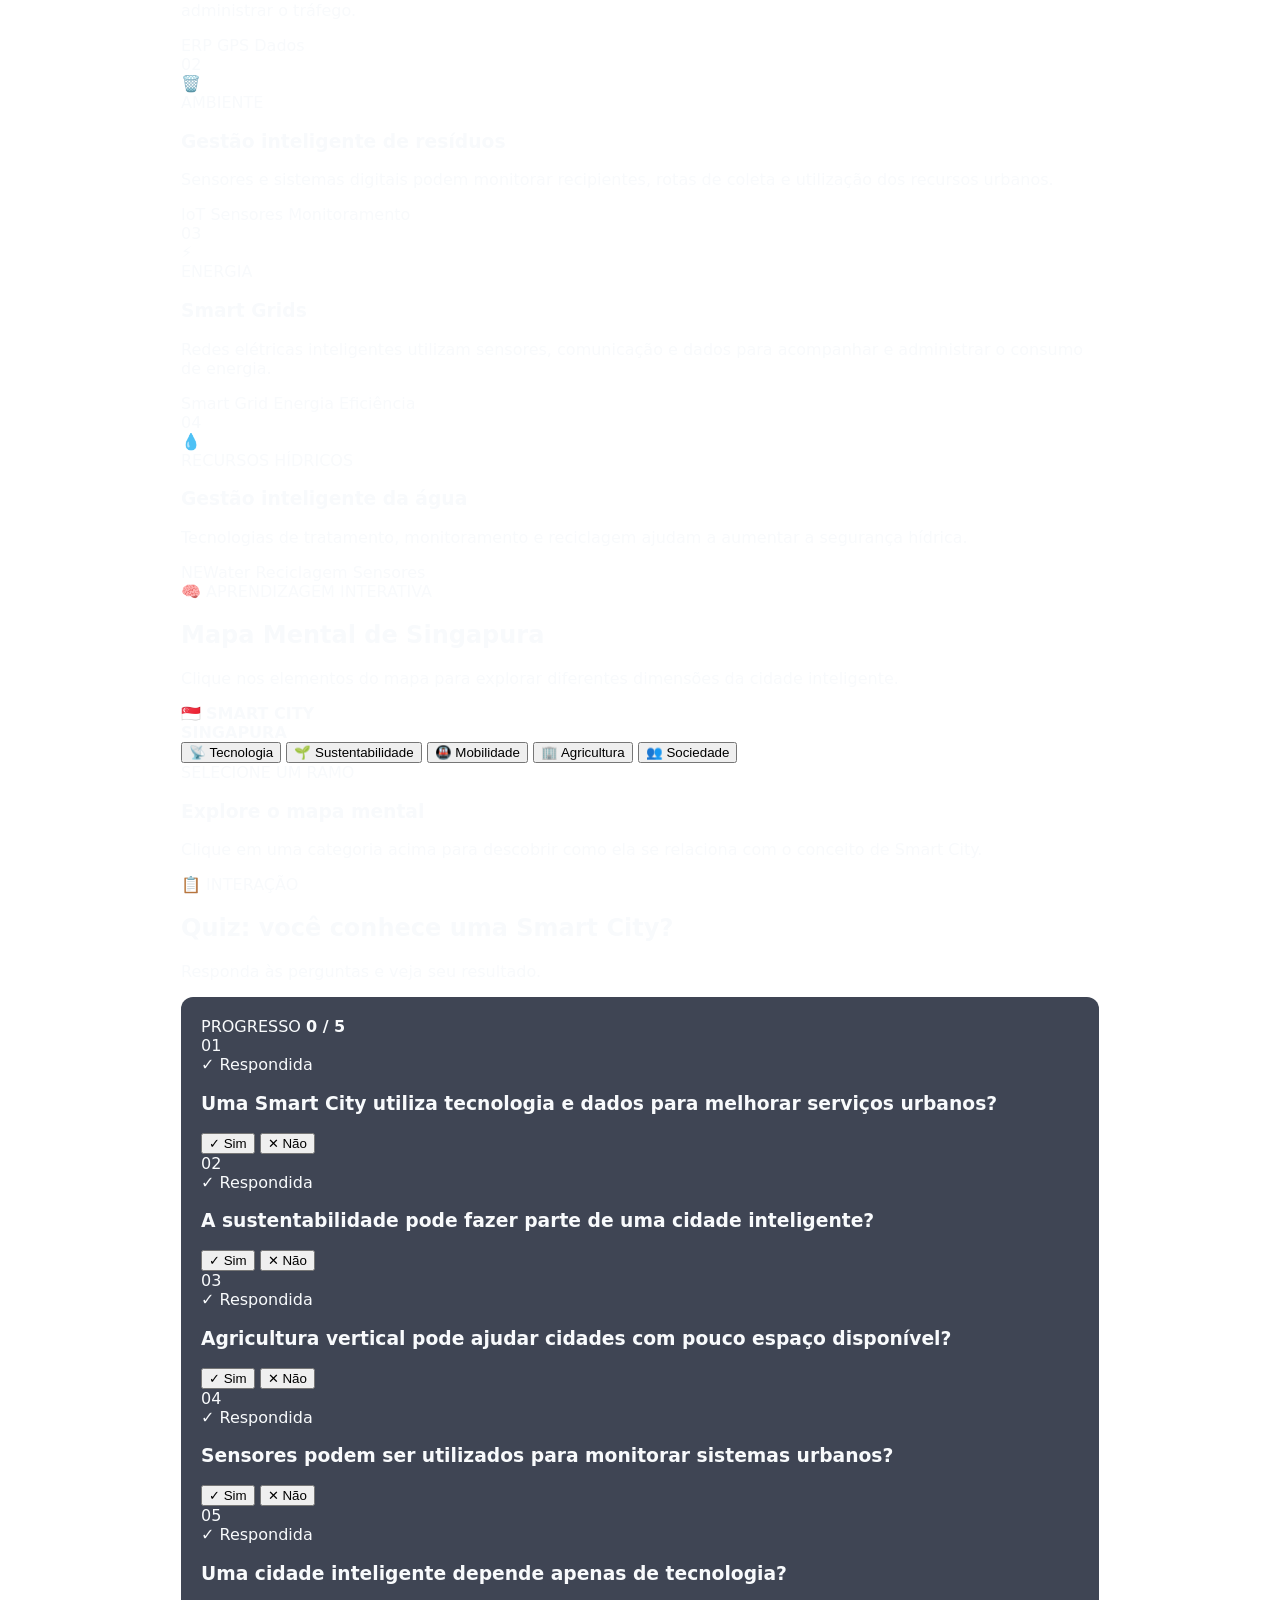
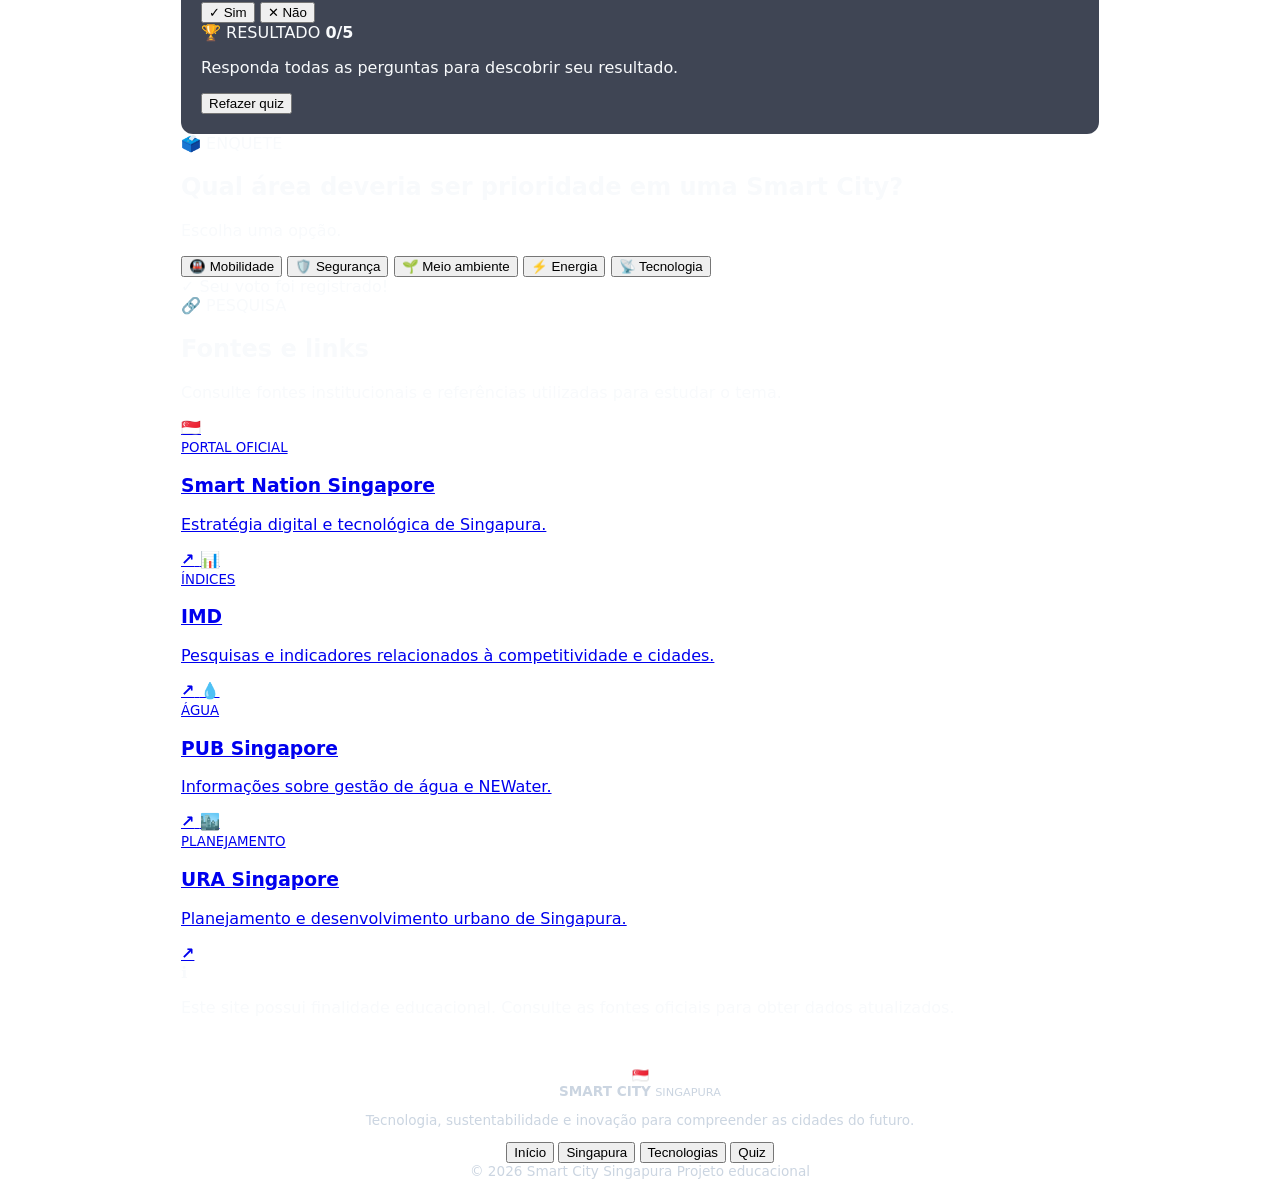
==== commit b2863244: "Update index.html" ====
--- a/index.html
+++ b/index.html
@@ -3,216 +3,1400 @@
 <head>
     <meta charset="UTF-8">
     <meta name="viewport" content="width=device-width, initial-scale=1.0">
-    <title>Smart City Singapura - Plataforma Interativa</title>
-    <link rel="stylesheet" href="estilo.css">
+
+    <title>Smart City Singapura | Cidade Inteligente</title>
+
+    <meta
+        name="description"
+        content="Projeto educacional sobre Smart Cities e o modelo de inovação urbana de Singapura."
+    >
+
+    <link rel="stylesheet" href="style.css">
 </head>
+
 <body>
 
-    <header>
-        <div class="header-top">
-            <div class="logo-area">
-                <span class="flag-icon">🇸🇬</span>
-                <h1>Smart City: Singapura & Inovação Urbana</h1>
-            </div>
-            <p>Plataforma de dados, cultura, tecnologia e design do futuro</p>
+    <!-- =========================
+         FUNDO / EFEITOS
+    ========================== -->
+
+    <div class="background-effects">
+        <div class="orb orb-1"></div>
+        <div class="orb orb-2"></div>
+        <div class="grid-background"></div>
+    </div>
+
+
+    <!-- =========================
+         HEADER
+    ========================== -->
+
+    <header class="header">
+
+        <div class="header-container">
+
+            <a href="#inicio" class="logo" data-tab-link="inicio">
+                <span class="flag">🇸🇬</span>
+
+                <div>
+                    <strong>SMART CITY</strong>
+                    <small>SINGAPURA</small>
+                </div>
+            </a>
+
+
+            <button class="mobile-menu" id="mobileMenu" aria-label="Abrir menu">
+                ☰
+            </button>
+
+
+            <nav class="navigation" id="navigation">
+
+                <button class="nav-link active" data-tab="inicio">
+                    🏠 Início
+                </button>
+
+                <button class="nav-link" data-tab="singapura">
+                    🇸🇬 Singapura
+                </button>
+
+                <button class="nav-link" data-tab="tecnologias">
+                    📡 Tecnologias
+                </button>
+
+                <button class="nav-link" data-tab="mapa">
+                    🧠 Mapa Mental
+                </button>
+
+                <button class="nav-link" data-tab="quiz">
+                    📋 Quiz
+                </button>
+
+                <button class="nav-link" data-tab="fontes">
+                    🔗 Fontes
+                </button>
+
+            </nav>
+
+
+            <div class="search-container">
+
+                <span>⌕</span>
+
+                <input
+                    type="search"
+                    id="searchInput"
+                    placeholder="Pesquisar..."
+                    autocomplete="off"
+                >
+
+                <div class="search-results" id="searchResults"></div>
+
+            </div>
+
         </div>
-        
-        <!-- Barra de Pesquisa Turbinada -->
-        <div class="search-container">
-            <input type="text" id="inputPesquisa" placeholder="🔍 Digite para buscar (ex: chiclete, PIB, IoT, água, vertical)...">
+
+    </header>
+
+
+    <!-- =========================
+         CONTEÚDO PRINCIPAL
+    ========================== -->
+
+    <main>
+
+
+        <!-- =====================
+             INÍCIO
+        ====================== -->
+
+        <section class="tab-section active" id="inicio">
+
+            <div class="hero">
+
+                <div class="hero-content">
+
+                    <span class="eyebrow">
+                        🌏 ESTUDO DE CASO • CIDADES INTELIGENTES
+                    </span>
+
+                    <h1>
+                        Singapura:
+                        <span>uma cidade inteligente</span>
+                        para o futuro.
+                    </h1>
+
+                    <p>
+                        Como tecnologia, planejamento urbano e sustentabilidade
+                        podem transformar uma cidade em referência mundial
+                        de inovação.
+                    </p>
+
+                    <div class="hero-buttons">
+
+                        <button class="primary-button" data-scroll-tab="singapura">
+                            Explorar Singapura →
+                        </button>
+
+                        <button class="secondary-button" data-scroll-tab="mapa">
+                            Ver mapa mental
+                        </button>
+
+                    </div>
+
+                </div>
+
+
+                <div class="hero-visual">
+
+                    <div class="city-card">
+
+                        <div class="city-skyline">
+                            <span>🏙️</span>
+                        </div>
+
+                        <div class="city-info">
+
+                            <div>
+                                <small>SMART NATION</small>
+                                <strong>Singapore</strong>
+                            </div>
+
+                            <span class="status">
+                                ● CONECTADA
+                            </span>
+
+                        </div>
+
+                    </div>
+
+                </div>
+
+            </div>
+
+
+            <!-- ESTATÍSTICAS -->
+
+            <div class="stats-grid">
+
+                <article class="stat-card">
+
+                    <span class="stat-icon">👥</span>
+
+                    <div>
+                        <strong>~6 milhões</strong>
+                        <span>habitantes</span>
+                    </div>
+
+                </article>
+
+
+                <article class="stat-card">
+
+                    <span class="stat-icon">📐</span>
+
+                    <div>
+                        <strong>~735 km²</strong>
+                        <span>área territorial</span>
+                    </div>
+
+                </article>
+
+
+                <article class="stat-card">
+
+                    <span class="stat-icon">🌱</span>
+
+                    <div>
+                        <strong>30 por 30</strong>
+                        <span>meta agrícola</span>
+                    </div>
+
+                </article>
+
+
+                <article class="stat-card">
+
+                    <span class="stat-icon">💡</span>
+
+                    <div>
+                        <strong>Smart Nation</strong>
+                        <span>estratégia digital</span>
+                    </div>
+
+                </article>
+
+            </div>
+
+
+            <!-- INTRODUÇÃO -->
+
+            <div class="section-heading">
+
+                <span class="eyebrow">O CONCEITO</span>
+
+                <h2>
+                    O que é uma Smart City?
+                </h2>
+
+                <p>
+                    Uma cidade inteligente utiliza tecnologia, dados e
+                    planejamento para melhorar a vida da população,
+                    otimizar recursos e tornar os serviços urbanos
+                    mais eficientes.
+                </p>
+
+            </div>
+
+
+            <div class="feature-grid">
+
+                <article class="feature-card">
+
+                    <div class="feature-icon">📡</div>
+
+                    <h3>Conectividade</h3>
+
+                    <p>
+                        Sensores, redes e sistemas digitais conectam
+                        diferentes partes da cidade.
+                    </p>
+
+                </article>
+
+
+                <article class="feature-card">
+
+                    <div class="feature-icon">🌱</div>
+
+                    <h3>Sustentabilidade</h3>
+
+                    <p>
+                        Tecnologias ajudam a reduzir desperdícios,
+                        preservar recursos e melhorar o ambiente.
+                    </p>
+
+                </article>
+
+
+                <article class="feature-card">
+
+                    <div class="feature-icon">🚇</div>
+
+                    <h3>Mobilidade</h3>
+
+                    <p>
+                        Dados e sistemas inteligentes tornam o
+                        transporte urbano mais eficiente.
+                    </p>
+
+                </article>
+
+
+                <article class="feature-card">
+
+                    <div class="feature-icon">👨‍👩‍👧‍👦</div>
+
+                    <h3>Qualidade de vida</h3>
+
+                    <p>
+                        O objetivo final da tecnologia é melhorar
+                        os serviços e a experiência dos cidadãos.
+                    </p>
+
+                </article>
+
+            </div>
+
+
+            <div class="highlight">
+
+                <div class="highlight-icon">
+                    🇸🇬
+                </div>
+
+                <div>
+
+                    <span>ESTUDO DE CASO</span>
+
+                    <h3>
+                        Por que Singapura?
+                    </h3>
+
+                    <p>
+                        Apesar de seu território limitado e alta densidade
+                        populacional, Singapura desenvolveu soluções
+                        tecnológicas para transporte, água, agricultura,
+                        energia e planejamento urbano.
+                    </p>
+
+                </div>
+
+            </div>
+
+        </section>
+
+
+
+        <!-- =====================
+             SINGAPURA
+        ====================== -->
+
+        <section class="tab-section" id="singapura">
+
+            <div class="section-heading">
+
+                <span class="eyebrow">🇸🇬 ESTUDO DE CASO</span>
+
+                <h2>
+                    Tudo sobre Singapura
+                </h2>
+
+                <p>
+                    Explore os principais aspectos sociais, econômicos,
+                    tecnológicos e ambientais do país.
+                </p>
+
+            </div>
+
+
+            <div class="filter-buttons">
+
+                <button class="filter-button active" data-filter="todos">
+                    Todos
+                </button>
+
+                <button class="filter-button" data-filter="cultura">
+                    👥 Cultura & Sociedade
+                </button>
+
+                <button class="filter-button" data-filter="economia">
+                    💰 Economia & Dados
+                </button>
+
+                <button class="filter-button" data-filter="agricultura">
+                    🌱 Agricultura
+                </button>
+
+                <button class="filter-button" data-filter="curiosidades">
+                    💡 Curiosidades
+                </button>
+
+            </div>
+
+
+            <div class="information-grid">
+
+
+                <article class="info-card" data-category="cultura">
+
+                    <div class="info-image culture-image">
+                        👥
+                    </div>
+
+                    <div class="info-content">
+
+                        <span class="tag">CULTURA</span>
+
+                        <h3>Mosaico cultural</h3>
+
+                        <p>
+                            Singapura possui uma população formada por
+                            diferentes grupos culturais e linguísticos,
+                            com influências chinesas, malaias, indianas
+                            e de outras comunidades.
+                        </p>
+
+                    </div>
+
+                </article>
+
+
+                <article class="info-card" data-category="cultura">
+
+                    <div class="info-image">
+                        🗣️
+                    </div>
+
+                    <div class="info-content">
+
+                        <span class="tag">SOCIEDADE</span>
+
+                        <h3>Singlish</h3>
+
+                        <p>
+                            Singlish é uma variedade informal do inglês
+                            utilizada em Singapura e influenciada por
+                            diferentes idiomas locais.
+                        </p>
+
+                    </div>
+
+                </article>
+
+
+                <article class="info-card" data-category="cultura">
+
+                    <div class="info-image">
+                        🍜
+                    </div>
+
+                    <div class="info-content">
+
+                        <span class="tag">CULTURA</span>
+
+                        <h3>Hawker Centres</h3>
+
+                        <p>
+                            Os Hawker Centres são espaços populares
+                            onde diversos vendedores oferecem comidas
+                            de diferentes tradições culinárias.
+                        </p>
+
+                    </div>
+
+                </article>
+
+
+                <article class="info-card" data-category="economia">
+
+                    <div class="info-image">
+                        📊
+                    </div>
+
+                    <div class="info-content">
+
+                        <span class="tag">ECONOMIA</span>
+
+                        <h3>Economia avançada</h3>
+
+                        <p>
+                            Singapura possui uma economia altamente
+                            integrada ao comércio internacional,
+                            tecnologia, finanças e logística.
+                        </p>
+
+                    </div>
+
+                </article>
+
+
+                <article class="info-card" data-category="economia">
+
+                    <div class="info-image">
+                        ⚓
+                    </div>
+
+                    <div class="info-content">
+
+                        <span class="tag">LOGÍSTICA</span>
+
+                        <h3>Porto de Singapura</h3>
+
+                        <p>
+                            O país possui uma localização estratégica
+                            para o comércio marítimo internacional.
+                        </p>
+
+                    </div>
+
+                </article>
+
+
+                <article class="info-card" data-category="economia">
+
+                    <div class="info-image">
+                        🛰️
+                    </div>
+
+                    <div class="info-content">
+
+                        <span class="tag">TECNOLOGIA</span>
+
+                        <h3>Virtual Singapore</h3>
+
+                        <p>
+                            O conceito de cidade digital utiliza modelos
+                            tridimensionais e dados para auxiliar o
+                            planejamento urbano.
+                        </p>
+
+                    </div>
+
+                </article>
+
+
+                <article class="info-card" data-category="agricultura">
+
+                    <div class="info-image">
+                        🌱
+                    </div>
+
+                    <div class="info-content">
+
+                        <span class="tag">AGRICULTURA</span>
+
+                        <h3>Plano 30 por 30</h3>
+
+                        <p>
+                            Singapura estabeleceu uma estratégia para
+                            aumentar sua capacidade de produção local
+                            de alimentos.
+                        </p>
+
+                    </div>
+
+                </article>
+
+
+                <article class="info-card" data-category="agricultura">
+
+                    <div class="info-image">
+                        🏢
+                    </div>
+
+                    <div class="info-content">
+
+                        <span class="tag">INOVAÇÃO</span>
+
+                        <h3>Agricultura vertical</h3>
+
+                        <p>
+                            Fazendas verticais permitem produzir alimentos
+                            em espaços urbanos utilizando ambientes
+                            controlados e tecnologias de automação.
+                        </p>
+
+                    </div>
+
+                </article>
+
+
+                <article class="info-card" data-category="curiosidades">
+
+                    <div class="info-image">
+                        🌳
+                    </div>
+
+                    <div class="info-content">
+
+                        <span class="tag">URBANISMO</span>
+
+                        <h3>Supertrees</h3>
+
+                        <p>
+                            As estruturas do Gardens by the Bay combinam
+                            arquitetura, vegetação e tecnologias
+                            ambientais.
+                        </p>
+
+                    </div>
+
+                </article>
+
+
+                <article class="info-card" data-category="curiosidades">
+
+                    <div class="info-image">
+                        💧
+                    </div>
+
+                    <div class="info-content">
+
+                        <span class="tag">ÁGUA</span>
+
+                        <h3>NEWater</h3>
+
+                        <p>
+                            O programa NEWater utiliza tecnologias
+                            avançadas para produzir água de alta
+                            qualidade a partir de água reciclada.
+                        </p>
+
+                    </div>
+
+                </article>
+
+
+                <article class="info-card" data-category="curiosidades">
+
+                    <div class="info-image">
+                        🧼
+                    </div>
+
+                    <div class="info-content">
+
+                        <span class="tag">CURIOSIDADE</span>
+
+                        <h3>Lei do chiclete</h3>
+
+                        <p>
+                            Singapura é conhecida por suas regras rigorosas
+                            relacionadas à importação e venda de chicletes,
+                            com exceções específicas.
+                        </p>
+
+                    </div>
+
+                </article>
+
+            </div>
+
+        </section>
+
+
+
+        <!-- =====================
+             TECNOLOGIAS
+        ====================== -->
+
+        <section class="tab-section" id="tecnologias">
+
+            <div class="section-heading">
+
+                <span class="eyebrow">📡 TECNOLOGIA URBANA</span>
+
+                <h2>
+                    Tecnologias de uma Smart City
+                </h2>
+
+                <p>
+                    Sistemas tecnológicos podem transformar mobilidade,
+                    gestão ambiental, energia e serviços públicos.
+                </p>
+
+            </div>
+
+
+            <div class="technology-list">
+
+
+                <article class="technology-card">
+
+                    <div class="technology-number">
+                        01
+                    </div>
+
+                    <div class="technology-icon">
+                        🚇
+                    </div>
+
+                    <div class="technology-content">
+
+                        <span>MOBILIDADE</span>
+
+                        <h3>
+                            Transporte inteligente
+                        </h3>
+
+                        <p>
+                            Sistemas de transporte podem utilizar dados
+                            e tecnologias digitais para monitorar fluxos,
+                            melhorar rotas e administrar o tráfego.
+                        </p>
+
+                        <div class="technology-tags">
+
+                            <span>ERP</span>
+                            <span>GPS</span>
+                            <span>Dados</span>
+
+                        </div>
+
+                    </div>
+
+                </article>
+
+
+                <article class="technology-card">
+
+                    <div class="technology-number">
+                        02
+                    </div>
+
+                    <div class="technology-icon">
+                        🗑️
+                    </div>
+
+                    <div class="technology-content">
+
+                        <span>AMBIENTE</span>
+
+                        <h3>
+                            Gestão inteligente de resíduos
+                        </h3>
+
+                        <p>
+                            Sensores e sistemas digitais podem monitorar
+                            recipientes, rotas de coleta e utilização
+                            dos recursos urbanos.
+                        </p>
+
+                        <div class="technology-tags">
+
+                            <span>IoT</span>
+                            <span>Sensores</span>
+                            <span>Monitoramento</span>
+
+                        </div>
+
+                    </div>
+
+                </article>
+
+
+                <article class="technology-card">
+
+                    <div class="technology-number">
+                        03
+                    </div>
+
+                    <div class="technology-icon">
+                        ⚡
+                    </div>
+
+                    <div class="technology-content">
+
+                        <span>ENERGIA</span>
+
+                        <h3>
+                            Smart Grids
+                        </h3>
+
+                        <p>
+                            Redes elétricas inteligentes utilizam sensores,
+                            comunicação e dados para acompanhar e
+                            administrar o consumo de energia.
+                        </p>
+
+                        <div class="technology-tags">
+
+                            <span>Smart Grid</span>
+                            <span>Energia</span>
+                            <span>Eficiência</span>
+
+                        </div>
+
+                    </div>
+
+                </article>
+
+
+                <article class="technology-card">
+
+                    <div class="technology-number">
+                        04
+                    </div>
+
+                    <div class="technology-icon">
+                        💧
+                    </div>
+
+                    <div class="technology-content">
+
+                        <span>RECURSOS HÍDRICOS</span>
+
+                        <h3>
+                            Gestão inteligente da água
+                        </h3>
+
+                        <p>
+                            Tecnologias de tratamento, monitoramento e
+                            reciclagem ajudam a aumentar a segurança
+                            hídrica.
+                        </p>
+
+                        <div class="technology-tags">
+
+                            <span>NEWater</span>
+                            <span>Reciclagem</span>
+                            <span>Sensores</span>
+
+                        </div>
+
+                    </div>
+
+                </article>
+
+            </div>
+
+        </section>
+
+
+
+        <!-- =====================
+             MAPA MENTAL
+        ====================== -->
+
+        <section class="tab-section" id="mapa">
+
+            <div class="section-heading">
+
+                <span class="eyebrow">🧠 APRENDIZAGEM INTERATIVA</span>
+
+                <h2>
+                    Mapa Mental de Singapura
+                </h2>
+
+                <p>
+                    Clique nos elementos do mapa para explorar
+                    diferentes dimensões da cidade inteligente.
+                </p>
+
+            </div>
+
+
+            <div class="mind-map">
+
+                <div class="mind-center">
+                    🇸🇬
+                    <strong>SMART CITY<br>SINGAPURA</strong>
+                </div>
+
+
+                <button class="mind-node node-tech" data-node="tecnologia">
+                    📡
+                    <span>Tecnologia</span>
+                </button>
+
+
+                <button class="mind-node node-sust" data-node="sustentabilidade">
+                    🌱
+                    <span>Sustentabilidade</span>
+                </button>
+
+
+                <button class="mind-node node-mob" data-node="mobilidade">
+                    🚇
+                    <span>Mobilidade</span>
+                </button>
+
+
+                <button class="mind-node node-agro" data-node="agricultura">
+                    🏢
+                    <span>Agricultura</span>
+                </button>
+
+
+                <button class="mind-node node-soc" data-node="sociedade">
+                    👥
+                    <span>Sociedade</span>
+                </button>
+
+            </div>
+
+
+            <div class="mind-info" id="mindInfo">
+
+                <span>SELECIONE UM RAMO</span>
+
+                <h3>
+                    Explore o mapa mental
+                </h3>
+
+                <p>
+                    Clique em uma categoria acima para descobrir
+                    como ela se relaciona com o conceito de Smart City.
+                </p>
+
+            </div>
+
+        </section>
+
+
+
+        <!-- =====================
+             QUIZ
+        ====================== -->
+
+        <section class="tab-section" id="quiz">
+
+            <div class="section-heading">
+
+                <span class="eyebrow">📋 INTERAÇÃO</span>
+
+                <h2>
+                    Quiz: você conhece uma Smart City?
+                </h2>
+
+                <p>
+                    Responda às perguntas e veja seu resultado.
+                </p>
+
+            </div>
+
+
+            <div class="quiz-container">
+
+                <div class="quiz-progress">
+
+                    <div>
+
+                        <span>
+                            PROGRESSO
+                        </span>
+
+                        <strong id="quizProgressText">
+                            0 / 5
+                        </strong>
+
+                    </div>
+
+                    <div class="progress-bar">
+                        <div id="quizProgress"></div>
+                    </div>
+
+                </div>
+
+
+                <div id="quizQuestions">
+
+
+                    <article class="quiz-card" data-question="0">
+
+                        <div class="question-number">
+                            01
+                        </div>
+
+                        <span class="answered-label">
+                            ✓ Respondida
+                        </span>
+
+                        <h3>
+                            Uma Smart City utiliza tecnologia e dados
+                            para melhorar serviços urbanos?
+                        </h3>
+
+                        <div class="quiz-options">
+
+                            <button data-answer="true">
+                                ✓ Sim
+                            </button>
+
+                            <button data-answer="false">
+                                ✕ Não
+                            </button>
+
+                        </div>
+
+                    </article>
+
+
+                    <article class="quiz-card" data-question="1">
+
+                        <div class="question-number">
+                            02
+                        </div>
+
+                        <span class="answered-label">
+                            ✓ Respondida
+                        </span>
+
+                        <h3>
+                            A sustentabilidade pode fazer parte
+                            de uma cidade inteligente?
+                        </h3>
+
+                        <div class="quiz-options">
+
+                            <button data-answer="true">
+                                ✓ Sim
+                            </button>
+
+                            <button data-answer="false">
+                                ✕ Não
+                            </button>
+
+                        </div>
+
+                    </article>
+
+
+                    <article class="quiz-card" data-question="2">
+
+                        <div class="question-number">
+                            03
+                        </div>
+
+                        <span class="answered-label">
+                            ✓ Respondida
+                        </span>
+
+                        <h3>
+                            Agricultura vertical pode ajudar cidades
+                            com pouco espaço disponível?
+                        </h3>
+
+                        <div class="quiz-options">
+
+                            <button data-answer="true">
+                                ✓ Sim
+                            </button>
+
+                            <button data-answer="false">
+                                ✕ Não
+                            </button>
+
+                        </div>
+
+                    </article>
+
+
+                    <article class="quiz-card" data-question="3">
+
+                        <div class="question-number">
+                            04
+                        </div>
+
+                        <span class="answered-label">
+                            ✓ Respondida
+                        </span>
+
+                        <h3>
+                            Sensores podem ser utilizados para
+                            monitorar sistemas urbanos?
+                        </h3>
+
+                        <div class="quiz-options">
+
+                            <button data-answer="true">
+                                ✓ Sim
+                            </button>
+
+                            <button data-answer="false">
+                                ✕ Não
+                            </button>
+
+                        </div>
+
+                    </article>
+
+
+                    <article class="quiz-card" data-question="4">
+
+                        <div class="question-number">
+                            05
+                        </div>
+
+                        <span class="answered-label">
+                            ✓ Respondida
+                        </span>
+
+                        <h3>
+                            Uma cidade inteligente depende apenas
+                            de tecnologia?
+                        </h3>
+
+                        <div class="quiz-options">
+
+                            <button data-answer="true">
+                                ✓ Sim
+                            </button>
+
+                            <button data-answer="false">
+                                ✕ Não
+                            </button>
+
+                        </div>
+
+                    </article>
+
+                </div>
+
+
+                <div class="quiz-result" id="quizResult">
+
+                    <span>🏆 RESULTADO</span>
+
+                    <strong id="scoreText">
+                        0/5
+                    </strong>
+
+                    <p id="scoreMessage">
+                        Responda todas as perguntas para descobrir
+                        seu resultado.
+                    </p>
+
+                    <button id="restartQuiz">
+                        Refazer quiz
+                    </button>
+
+                </div>
+
+            </div>
+
+
+            <!-- ENQUETE -->
+
+            <div class="poll">
+
+                <span class="eyebrow">
+                    🗳️ ENQUETE
+                </span>
+
+                <h2>
+                    Qual área deveria ser prioridade
+                    em uma Smart City?
+                </h2>
+
+                <p>
+                    Escolha uma opção.
+                </p>
+
+
+                <div class="poll-options">
+
+                    <button data-poll="Mobilidade">
+                        🚇 Mobilidade
+                    </button>
+
+                    <button data-poll="Segurança">
+                        🛡️ Segurança
+                    </button>
+
+                    <button data-poll="Meio ambiente">
+                        🌱 Meio ambiente
+                    </button>
+
+                    <button data-poll="Energia">
+                        ⚡ Energia
+                    </button>
+
+                    <button data-poll="Tecnologia">
+                        📡 Tecnologia
+                    </button>
+
+                </div>
+
+
+                <div class="poll-feedback" id="pollFeedback">
+                    ✓ Seu voto foi registrado!
+                </div>
+
+            </div>
+
+        </section>
+
+
+
+        <!-- =====================
+             FONTES
+        ====================== -->
+
+        <section class="tab-section" id="fontes">
+
+            <div class="section-heading">
+
+                <span class="eyebrow">🔗 PESQUISA</span>
+
+                <h2>
+                    Fontes e links
+                </h2>
+
+                <p>
+                    Consulte fontes institucionais e referências
+                    utilizadas para estudar o tema.
+                </p>
+
+            </div>
+
+
+            <div class="sources-grid">
+
+                <a
+                    class="source-card"
+                    href="https://www.smartnation.gov.sg/"
+                    target="_blank"
+                    rel="noopener noreferrer"
+                >
+
+                    <span>🇸🇬</span>
+
+                    <div>
+                        <small>PORTAL OFICIAL</small>
+
+                        <h3>
+                            Smart Nation Singapore
+                        </h3>
+
+                        <p>
+                            Estratégia digital e tecnológica
+                            de Singapura.
+                        </p>
+                    </div>
+
+                    <strong>↗</strong>
+
+                </a>
+
+
+                <a
+                    class="source-card"
+                    href="https://www.imd.org/"
+                    target="_blank"
+                    rel="noopener noreferrer"
+                >
+
+                    <span>📊</span>
+
+                    <div>
+                        <small>ÍNDICES</small>
+
+                        <h3>
+                            IMD
+                        </h3>
+
+                        <p>
+                            Pesquisas e indicadores relacionados
+                            à competitividade e cidades.
+                        </p>
+                    </div>
+
+                    <strong>↗</strong>
+
+                </a>
+
+
+                <a
+                    class="source-card"
+                    href="https://www.pub.gov.sg/"
+                    target="_blank"
+                    rel="noopener noreferrer"
+                >
+
+                    <span>💧</span>
+
+                    <div>
+                        <small>ÁGUA</small>
+
+                        <h3>
+                            PUB Singapore
+                        </h3>
+
+                        <p>
+                            Informações sobre gestão de água
+                            e NEWater.
+                        </p>
+                    </div>
+
+                    <strong>↗</strong>
+
+                </a>
+
+
+                <a
+                    class="source-card"
+                    href="https://www.ura.gov.sg/"
+                    target="_blank"
+                    rel="noopener noreferrer"
+                >
+
+                    <span>🏙️</span>
+
+                    <div>
+                        <small>PLANEJAMENTO</small>
+
+                        <h3>
+                            URA Singapore
+                        </h3>
+
+                        <p>
+                            Planejamento e desenvolvimento
+                            urbano de Singapura.
+                        </p>
+                    </div>
+
+                    <strong>↗</strong>
+
+                </a>
+
+            </div>
+
+
+            <div class="sources-note">
+
+                <span>ℹ️</span>
+
+                <p>
+                    Este site possui finalidade educacional.
+                    Consulte as fontes oficiais para obter
+                    dados atualizados.
+                </p>
+
+            </div>
+
+        </section>
+
+    </main>
+
+
+
+    <!-- =========================
+         FOOTER
+    ========================== -->
+
+    <footer>
+
+        <div class="footer-content">
+
+            <div>
+
+                <div class="logo">
+                    <span class="flag">🇸🇬</span>
+
+                    <div>
+                        <strong>SMART CITY</strong>
+                        <small>SINGAPURA</small>
+                    </div>
+                </div>
+
+                <p>
+                    Tecnologia, sustentabilidade e inovação
+                    para compreender as cidades do futuro.
+                </p>
+
+            </div>
+
+
+            <div class="footer-links">
+
+                <button data-tab="inicio">
+                    Início
+                </button>
+
+                <button data-tab="singapura">
+                    Singapura
+                </button>
+
+                <button data-tab="tecnologias">
+                    Tecnologias
+                </button>
+
+                <button data-tab="quiz">
+                    Quiz
+                </button>
+
+            </div>
+
         </div>
 
-        <!-- Navegação Principal por Abas -->
-        <nav class="main-tabs">
-            <button class="nav-tab active" data-target="tab-inicio">🏠 Início & Proposta</button>
-            <button class="nav-tab" data-target="tab-singapura">🇸🇬 Tudo sobre Singapura</button>
-            <button class="nav-tab" data-target="tab-tecnologias">📡 Tecnologias</button>
-            <button class="nav-tab" data-target="tab-mapa">🧠 Mapa Mental</button>
-            <button class="nav-tab" data-target="tab-interativo">📋 Quiz & Enquete</button>
-            <button class="nav-tab" data-target="tab-links">🔗 Fontes & Links</button>
-        </nav>
-    </header>
-
-    <main>
-        <!-- ABA 1: INÍCIO E PROPOSTA -->
-        <section id="tab-inicio" class="site-page active searchable">
-            <div class="hero-card">
-                <span class="badge">PROPOSTA DO PROJETO</span>
-                <h2>Transformação Urbana e Tecnológica</h2>
-                <p>
-                    Esta plataforma foi desenvolvida para mapear, analisar e apresentar as principais inovações em **Cidades Inteligentes (Smart Cities)**, utilizando **Singapura** como o estudo de caso central. Mapeamos cultura, economia, agricultura tecnológica e fornecemos uma ferramenta para testar sua cidade.
-                </p>
-                <div class="stats-grid">
-                    <div class="stat-card"><span class="stat-number">5.9M</span><span class="stat-label">Habitantes</span></div>
-                    <div class="stat-card"><span class="stat-number">728 km²</span><span class="stat-label">Área Territorial</span></div>
-                    <div class="stat-card"><span class="stat-number">1º Lugar</span><span class="stat-label">Smart City Index</span></div>
-                    <div class="stat-card"><span class="stat-number">30 por 30</span><span class="stat-label">Meta Agrícola</span></div>
-                </div>
-            </div>
-        </section>
-
-        <!-- ABA 2: SINGAPURA COMPLETA -->
-        <section id="tab-singapura" class="site-page searchable">
-            <h2>🇸🇬 Estudo de Caso: Singapura</h2>
-            <p>Clique nos botões abaixo para explorar as vertentes da cidade-estado:</p>
-
-            <div class="sub-filter-buttons">
-                <button class="btn-subfilter active" data-sub="cultura">🎭 Cultura & Sociedade</button>
-                <button class="btn-subfilter" data-sub="economia">📈 Economia & Dados</button>
-                <button class="btn-subfilter" data-sub="agricultura">🌾 Agricultura Vertical</button>
-                <button class="btn-subfilter" data-sub="curiosidades">💡 Curiosidades & Leis</button>
-            </div>
-
-            <!-- Conteúdos das Sub-abas -->
-            <div id="sub-cultura" class="singapura-box active">
-                <h3>🎭 Cultura Expansiva e Mosaico Multiétnico</h3>
-                <p>Singapura harmoniza comunidades Chinesas, Malaias, Indianas e Euro-asiáticas. O idioma popular 'Singlish' e os mercados de rua <em>Hawker Centres</em> (Patrimônio UNESCO) representam a riqueza cultural do país.</p>
-                <div class="image-gallery">
-                    <div class="img-card">
-                        <img src="https://images.unsplash.com/photo-1525625293386-3f8f99389edd?auto=format&fit=crop&w=800&q=80" alt="Marina Bay Sands">
-                        <p>Marina Bay Sands & Centro Urbano</p>
-                    </div>
-                </div>
-            </div>
-
-            <div id="sub-economia" class="singapura-box hidden">
-                <h3>📈 Economia e Hub Financeiro</h3>
-                <p>Com PIB per capita superior a US$ 80.000, Singapura possui o 2º maior porto de contêineres do mundo e o projeto <strong>Virtual Singapore</strong>, um gêmeo digital 3D que simula dados urbanos em tempo real.</p>
-            </div>
-
-            <div id="sub-agricultura" class="singapura-box hidden">
-                <h3>🌾 Agricultura Tecnológica (Plano "30 por 30")</h3>
-                <p>Com pouca terra cultivável, o país usa fazendas verticais automatizadas e iluminação LED especial para atingir 30% de produção local de alimentos até 2030.</p>
-                <div class="image-gallery">
-                    <div class="img-card">
-                        <img src="https://images.unsplash.com/photo-1518770660439-4636190af475?auto=format&fit=crop&w=800&q=80" alt="Tecnologia e Sensores">
-                        <p>Sistemas de Controle Agrícola por Sensores</p>
-                    </div>
-                </div>
-            </div>
-
-            <div id="sub-curiosidades" class="singapura-box hidden">
-                <h3>💡 Curiosidades Incríveis</h3>
-                <div class="curiosidades-grid">
-                    <div class="curio-card">
-                        <h4>🚫 Chiclete Proibido</h4>
-                        <p>Proibido desde 1992 para evitar sujeira nas portas dos trens MRT.</p>
-                    </div>
-                    <div class="curio-card">
-                        <h4>🌳 Supertrees</h4>
-                        <p>Estruturas de 50m que geram energia solar e captam água da chuva no Gardens by the Bay.</p>
-                    </div>
-                    <div class="curio-card">
-                        <h4>💧 NEWater</h4>
-                        <p>Tecnologia avançada de reciclagem que transforma e purifica águas residuais em água potável.</p>
-                    </div>
-                </div>
-                <div class="image-gallery" style="margin-top: 15px;">
-                    <div class="img-card">
-                        <img src="https://images.unsplash.com/photo-1509017174183-0b7e0278f1ec?auto=format&fit=crop&w=800&q=80" alt="Gardens by the Bay">
-                        <p>Gardens by the Bay</p>
-                    </div>
-                </div>
-            </div>
-        </section>
-
-        <!-- ABA 3: TECNOLOGIAS -->
-        <section id="tab-tecnologias" class="site-page searchable">
-            <h2>🚦 Áreas de Aplicação Urbana</h2>
-            <div class="inner-tabs-header">
-                <button class="inner-tab-btn active" data-inner="inner-mobilidade">🚗 Mobilidade</button>
-                <button class="inner-tab-btn" data-inner="inner-ambiente">🌱 Meio Ambiente</button>
-                <button class="inner-tab-btn" data-inner="inner-energia">💡 Energia</button>
-            </div>
-
-            <div id="inner-mobilidade" class="inner-tab-content active">
-                <h3>Mobilidade Inteligente</h3>
-                <p>Taxação eletrônica de vias (ERP), ônibus monitorados por GPS em tempo real e semáforos com IA.</p>
-            </div>
-
-            <div id="inner-ambiente" class="inner-tab-content">
-                <h3>Gestão Ambiental</h3>
-                <p>Lixeiras inteligentes com compactação solar e sensores de capacidade.</p>
-            </div>
-
-            <div id="inner-energia" class="inner-tab-content">
-                <h3>Energia Limpa</h3>
-                <p>Redes elétricas inteligentes (Smart Grids) e iluminação pública inteligente em LED.</p>
-            </div>
-        </section>
-
-        <!-- ABA 4: MAPA MENTAL -->
-        <section id="tab-mapa" class="site-page searchable">
-            <h2>🧠 Mapa Mental Interativo</h2>
-            <p>Clique nos ramos para carregar os conteúdos:</p>
-
-            <div class="mapa-wrapper">
-                <div class="node-root">SMART CITIES</div>
-                <div class="branches">
-                    <button class="branch-btn" data-mapa="tec">📱 Tecnologia</button>
-                    <button class="branch-btn" data-mapa="sus">🌱 Sustentabilidade</button>
-                    <button class="branch-btn" data-mapa="mob">🚌 Mobilidade</button>
-                </div>
-
-                <div id="mapaDisplay" class="mapa-display-box">
-                    <h4 id="mapaTitulo">Selecione um ramo acima</h4>
-                    <p id="mapaDescricao">O conteúdo com imagem aparecerá aqui.</p>
-                    <img id="mapaImagem" src="" alt="Mapa Mental" class="mapa-img hidden">
-                </div>
-            </div>
-        </section>
-
-        <!-- ABA 5: QUIZ & ENQUETE -->
-        <section id="tab-interativo" class="site-page searchable">
-            <h2>📋 Quiz & Enquete Interativa</h2>
-            
-            <div class="quiz-container">
-                <h3>Avalie a Maturidade da Sua Cidade</h3>
-                <p class="quiz-instrucoes">Responda às perguntas abaixo. A confirmação visual aparecerá em cada item respondido!</p>
-                
-                <div class="form-group">
-                    <label for="nomeCidade"><strong>Nome da sua cidade:</strong></label>
-                    <input type="text" id="nomeCidade" placeholder="Digite aqui (ex: Curitiba, Lisboa)...">
-                </div>
-
-                <div id="listaPerguntas"></div>
-                <div id="resultadoQuiz" class="resultado-box hidden"></div>
-            </div>
-
-            <hr class="divider">
-
-            <div class="enquete-block">
-                <h3>Enquete Popular</h3>
-                <p>Qual solução deve ser prioridade?</p>
-                <div class="enquete-btns">
-                    <button class="btn-voto" data-voto="Transporte Inteligente">🚌 Transporte Inteligente</button>
-                    <button class="btn-voto" data-voto="Fazendas Verticais">🌳 Fazendas Verticais</button>
-                    <button class="btn-voto" data-voto="Segurança Digital">🛡️ Segurança Digital</button>
-                </div>
-                <div id="resultadoEnquete" class="resultado-box hidden"></div>
-            </div>
-        </section>
-
-        <!-- ABA 6: LINKS & FONTES -->
-        <section id="tab-links" class="site-page searchable">
-            <h2>🔗 Fontes & Links Recomendados</h2>
-            <div class="links-grid">
-                <a href="https://www.smartnation.gov.sg" target="_blank" class="link-card">
-                    <h4>🌐 Smart Nation Singapore</h4>
-                    <p>Portal oficial de transformação digital de Singapura.</p>
-                </a>
-                <a href="https://www.imd.org/smart-city-observatory/smart-city-index/" target="_blank" class="link-card">
-                    <h4>📊 IMD Smart City Index</h4>
-                    <p>Ranking e observatório global de cidades inteligentes.</p>
-                </a>
-            </div>
-        </section>
-    </main>
-
-    <footer>
-        <p>Projeto Smart Cities & Singapura &copy; 2026</p>
+
+        <div class="copyright">
+
+            <span>
+                © 2026 Smart City Singapura
+            </span>
+
+            <span>
+                Projeto educacional
+            </span>
+
+        </div>
+
     </footer>
 
+
     <script src="script.js"></script>
+
 </body>
 </html>
--- a/style.css
+++ b/style.css
@@ -0,0 +1,204 @@
+* {
+    box-sizing: border-box;
+    scroll-behavior: smooth;
+}
+
+/* NOVO FUNDO E ESTILO DINÂMICO */
+body {
+    font-family: 'Segoe UI', system-ui, sans-serif;
+    background: linear-gradient(135deg, #0f172a 0%, #1e1b4b 50%, #881337 100%);
+    background-attachment: fixed;
+    color: #f8fafc;
+    margin: 0;
+    min-height: 100vh;
+}
+
+/* Header Estilo Glassmorphism */
+header {
+    background: rgba(220, 38, 38, 0.85);
+    backdrop-filter: blur(12px);
+    color: #ffffff;
+    padding: 1.2rem 1rem 0;
+    position: sticky;
+    top: 0;
+    z-index: 100;
+    text-align: center;
+    border-bottom: 2px solid rgba(255, 255, 255, 0.2);
+}
+
+.logo-area { display: flex; align-items: center; justify-content: center; gap: 10px; }
+.flag-icon { font-size: 2rem; }
+header h1 { margin: 0; font-size: 1.8rem; font-weight: 800; }
+header p { color: #fecaca; margin: 4px 0 12px; font-size: 0.9rem; }
+
+/* Barra de Pesquisa */
+.search-container { max-width: 550px; margin: 0 auto 15px; }
+.search-container input {
+    width: 100%;
+    padding: 12px 20px;
+    border-radius: 25px;
+    border: 2px solid #ef4444;
+    background: rgba(255, 255, 255, 0.95);
+    color: #0f172a;
+    font-weight: bold;
+    outline: none;
+    box-shadow: 0 4px 15px rgba(0,0,0,0.3);
+}
+
+/* Abas do Navegador */
+.main-tabs {
+    display: flex;
+    justify-content: center;
+    gap: 6px;
+    flex-wrap: wrap;
+    background: rgba(0, 0, 0, 0.3);
+    padding: 6px;
+}
+
+.nav-tab {
+    background: transparent;
+    border: none;
+    color: #fecaca;
+    padding: 10px 16px;
+    font-weight: bold;
+    cursor: pointer;
+    border-radius: 8px;
+    transition: all 0.25s ease;
+}
+
+.nav-tab:hover { background: rgba(255, 255, 255, 0.15); color: #fff; }
+.nav-tab.active { background: #ffffff; color: #dc2626; box-shadow: 0 2px 10px rgba(0,0,0,0.2); }
+
+/* Conteúdo Principal */
+main { max-width: 950px; margin: 25px auto; padding: 0 16px; }
+
+.site-page {
+    display: none;
+    background: rgba(30, 41, 59, 0.85);
+    backdrop-filter: blur(16px);
+    padding: 28px;
+    border-radius: 20px;
+    border: 1px solid rgba(255, 255, 255, 0.1);
+    box-shadow: 0 15px 35px rgba(0,0,0,0.5);
+}
+
+.site-page.active { display: block; }
+
+.hero-card {
+    background: rgba(15, 23, 42, 0.7);
+    border-left: 5px solid #ef4444;
+    padding: 20px;
+    border-radius: 12px;
+}
+
+.badge { background: #ef4444; color: white; padding: 4px 12px; font-size: 0.75rem; font-weight: bold; border-radius: 12px; }
+
+.stats-grid { display: grid; grid-template-columns: repeat(auto-fit, minmax(130px, 1fr)); gap: 12px; margin-top: 15px; }
+.stat-card { background: rgba(15, 23, 42, 0.8); padding: 12px; border-radius: 10px; text-align: center; border: 1px solid #334155; }
+.stat-number { display: block; font-size: 1.4rem; font-weight: bold; color: #f87171; }
+.stat-label { font-size: 0.75rem; color: #cbd5e1; }
+
+/* Sub-filtros */
+.sub-filter-buttons { display: flex; gap: 8px; flex-wrap: wrap; margin-bottom: 20px; }
+.btn-subfilter { background: #334155; color: white; border: none; padding: 8px 16px; border-radius: 8px; cursor: pointer; font-weight: 600; }
+.btn-subfilter.active { background: #ef4444; }
+
+.singapura-box { background: rgba(15, 23, 42, 0.8); padding: 20px; border-radius: 12px; border: 1px solid #334155; }
+.singapura-box.hidden { display: none; }
+
+.curiosidades-grid { display: grid; grid-template-columns: repeat(auto-fit, minmax(200px, 1fr)); gap: 12px; margin-top: 15px; }
+.curio-card { background: #1e293b; padding: 14px; border-radius: 8px; border-left: 3px solid #ef4444; }
+
+.image-gallery { display: grid; grid-template-columns: repeat(auto-fit, minmax(240px, 1fr)); gap: 15px; margin-top: 15px; }
+.img-card { background: #1e293b; border-radius: 10px; overflow: hidden; text-align: center; }
+.img-card img { width: 100%; height: 180px; object-fit: cover; }
+.img-card p { padding: 8px; margin: 0; font-size: 0.85rem; }
+
+/* Inner Tabs */
+.inner-tabs-header { display: flex; gap: 8px; border-bottom: 2px solid #334155; margin-bottom: 15px; }
+.inner-tab-btn { padding: 8px 14px; background: none; border: none; color: #94a3b8; font-weight: bold; cursor: pointer; }
+.inner-tab-btn.active { color: #f87171; border-bottom: 3px solid #f87171; }
+.inner-tab-content { display: none; background: #0f172a; padding: 16px; border-radius: 8px; }
+.inner-tab-content.active { display: block; }
+
+/* Mapa Mental */
+.mapa-wrapper { text-align: center; }
+.node-root { background: #ef4444; color: white; padding: 10px 24px; border-radius: 20px; font-weight: bold; display: inline-block; }
+.branches { display: flex; justify-content: center; gap: 10px; margin: 15px 0; flex-wrap: wrap; }
+.branch-btn { background: #334155; color: white; border: none; padding: 8px 16px; border-radius: 15px; cursor: pointer; font-weight: bold; }
+.branch-btn:hover { background: #ef4444; }
+.mapa-display-box { background: #0f172a; padding: 18px; border-radius: 10px; margin-top: 15px; text-align: left; }
+.mapa-img { width: 100%; max-height: 250px; object-fit: cover; border-radius: 8px; margin-top: 10px; }
+
+/* QUIZ E INDICAÇÃO DE RESPOSTA DADA */
+.quiz-container, .enquete-block { background: rgba(15, 23, 42, 0.8); padding: 20px; border-radius: 12px; }
+.form-group input { width: 100%; padding: 10px; border-radius: 8px; border: 1px solid #334155; background: #0f172a; color: white; margin-top: 5px; margin-bottom: 15px; }
+
+.card-pergunta {
+    background: #1e293b;
+    padding: 14px;
+    border-radius: 10px;
+    margin-bottom: 12px;
+    border: 2px solid transparent;
+    transition: all 0.3s ease;
+    position: relative;
+}
+
+/* Estado de Pergunta Respondida */
+.card-pergunta.respondida {
+    border-color: #22c55e;
+    background: #064e3b;
+}
+
+.card-pergunta.respondida::after {
+    content: "✓ Respondida";
+    position: absolute;
+    top: 10px;
+    right: 12px;
+    background: #22c55e;
+    color: #000;
+    font-size: 0.7rem;
+    font-weight: bold;
+    padding: 2px 8px;
+    border-radius: 10px;
+}
+
+.btn-group { display: flex; gap: 10px; margin-top: 10px; }
+
+.btn-ans {
+    flex: 1;
+    padding: 10px;
+    background: #334155;
+    color: white;
+    border: 2px solid transparent;
+    border-radius: 8px;
+    cursor: pointer;
+    font-weight: bold;
+    transition: all 0.2s;
+}
+
+.btn-ans.selected-sim {
+    background: #22c55e !important;
+    border-color: #ffffff !important;
+    color: #000 !important;
+}
+
+.btn-ans.selected-nao {
+    background: #ef4444 !important;
+    border-color: #ffffff !important;
+    color: #fff !important;
+}
+
+.enquete-btns { display: flex; gap: 10px; flex-wrap: wrap; }
+.btn-voto { flex: 1; min-width: 150px; padding: 12px; background: #334155; color: white; border: none; border-radius: 8px; cursor: pointer; font-weight: bold; }
+.btn-voto:hover { background: #ef4444; }
+
+.resultado-box { margin-top: 15px; background: #0f172a; padding: 15px; border-radius: 8px; border-left: 4px solid #ef4444; }
+
+.links-grid { display: grid; grid-template-columns: repeat(auto-fit, minmax(220px, 1fr)); gap: 15px; margin-top: 15px; }
+.link-card { background: #0f172a; padding: 16px; border-radius: 10px; text-decoration: none; color: white; border: 1px solid #334155; }
+.link-card h4 { margin: 0 0 6px; color: #f87171; }
+
+.divider { border: 0; height: 1px; background: #334155; margin: 25px 0; }
+.hidden { display: none !important; }
+footer { text-align: center; padding: 25px; color: #cbd5e1; font-size: 0.85rem; }
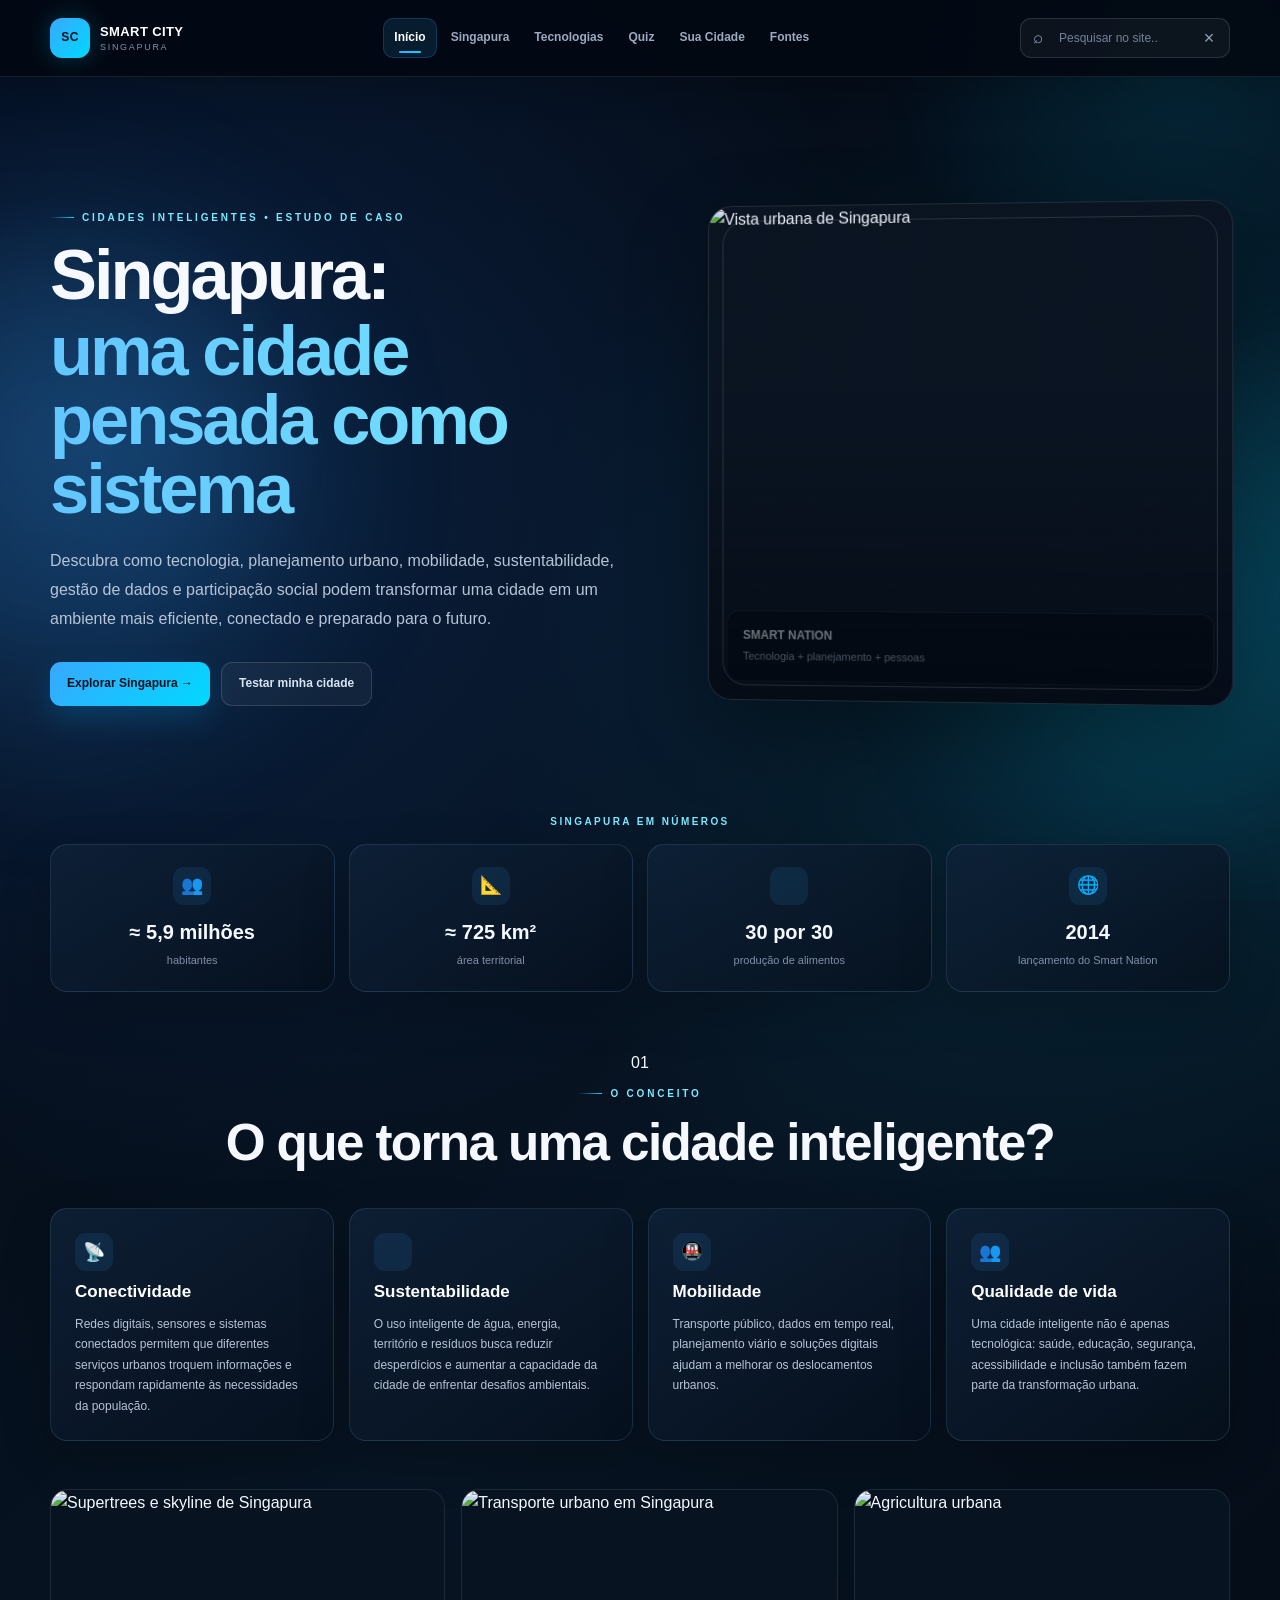
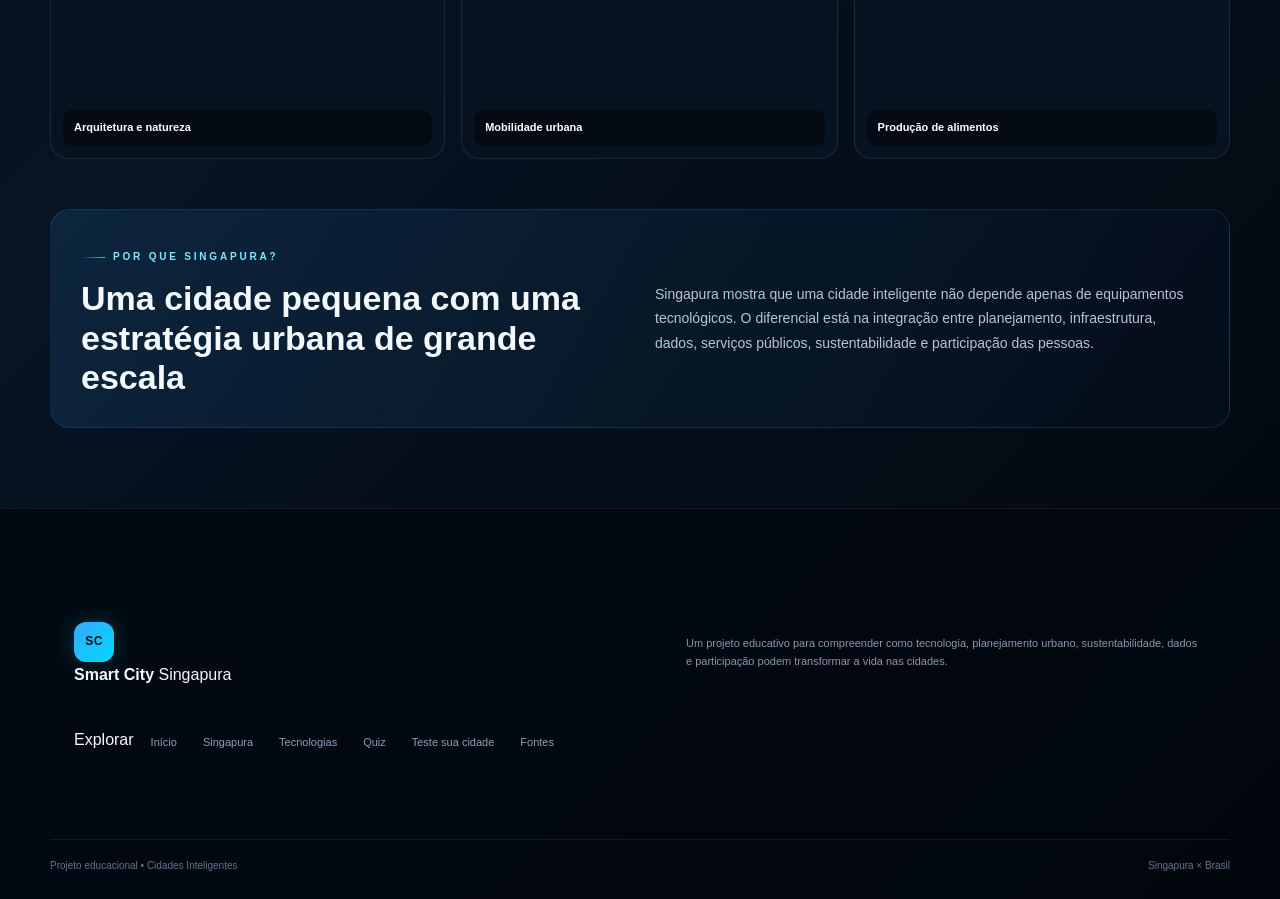
==== commit df43dba8: "Add files via upload" ====
--- a/index.html
+++ b/index.html
@@ -1,145 +1,144 @@
 <!DOCTYPE html>
 <html lang="pt-BR">
+
 <head>
-    <meta charset="UTF-8">
-    <meta name="viewport" content="width=device-width, initial-scale=1.0">
-
-    <title>Smart City Singapura | Cidade Inteligente</title>
+    <meta charset="utf-8">
+
+    <meta
+        name="viewport"
+        content="width=device-width, initial-scale=1.0"
+    >
 
     <meta
         name="description"
-        content="Projeto educacional sobre Smart Cities e o modelo de inovação urbana de Singapura."
+        content="Smart City Singapura — estudo sobre cidades inteligentes, tecnologias urbanas, sustentabilidade e diagnóstico de cidades."
     >
 
-    <link rel="stylesheet" href="style.css">
+    <meta
+        name="author"
+        content="Smart City Singapura"
+    >
+
+    <title>
+        Smart City Singapura | Diagnóstico de Cidades
+    </title>
+
+    <link
+        rel="stylesheet"
+        href="style.css"
+    >
 </head>
 
 <body>
 
-    <!-- =========================
-         FUNDO / EFEITOS
-    ========================== -->
+    <!-- =========================================================
+         EFEITOS DE FUNDO
+    ========================================================== -->
 
     <div class="background-effects">
-        <div class="orb orb-1"></div>
-        <div class="orb orb-2"></div>
+
+        <div class="orb orb-one"></div>
+
+        <div class="orb orb-two"></div>
+
+        <div class="orb orb-three"></div>
+
         <div class="grid-background"></div>
+
     </div>
 
 
-    <!-- =========================
-         HEADER
-    ========================== -->
-
-    <header class="header">
-
-        <div class="header-container">
-
-            <a href="#inicio" class="logo" data-tab-link="inicio">
-                <span class="flag">🇸🇬</span>
-
-                <div>
-                    <strong>SMART CITY</strong>
-                    <small>SINGAPURA</small>
-                </div>
-            </a>
-
-
-            <button class="mobile-menu" id="mobileMenu" aria-label="Abrir menu">
-                ☰
-            </button>
-
-
-            <nav class="navigation" id="navigation">
-
-                <button class="nav-link active" data-tab="inicio">
-                    🏠 Início
-                </button>
-
-                <button class="nav-link" data-tab="singapura">
-                    🇸🇬 Singapura
-                </button>
-
-                <button class="nav-link" data-tab="tecnologias">
-                    📡 Tecnologias
-                </button>
-
-                <button class="nav-link" data-tab="mapa">
-                    🧠 Mapa Mental
-                </button>
-
-                <button class="nav-link" data-tab="quiz">
-                    📋 Quiz
-                </button>
-
-                <button class="nav-link" data-tab="fontes">
-                    🔗 Fontes
-                </button>
-
-            </nav>
-
-
-            <div class="search-container">
-
-                <span>⌕</span>
-
-                <input
-                    type="search"
-                    id="searchInput"
-                    placeholder="Pesquisar..."
-                    autocomplete="off"
-                >
-
-                <div class="search-results" id="searchResults"></div>
-
-            </div>
-
+    <!-- =========================================================
+         CABEÇALHO
+    ========================================================== -->
+
+    <header class="site-header">
+    <div class="header-inner">
+        <a class="brand" href="#inicio" data-tab="inicio" aria-label="Smart City Singapura - início">
+            <span class="brand-mark">SC</span>
+            <span class="brand-text">
+                <strong>SMART CITY</strong>
+                <span>SINGAPURA</span>
+            </span>
+        </a>
+
+        <nav class="main-nav" id="navigation" aria-label="Navegação principal">
+
+                <button class="nav-link active" data-tab="inicio" type="button">Início</button>
+                <button class="nav-link" data-tab="singapura" type="button">Singapura</button>
+                <button class="nav-link" data-tab="tecnologias" type="button">Tecnologias</button>
+                <button class="nav-link" data-tab="quiz" type="button">Quiz</button>
+                <button class="nav-link" data-tab="teste-cidade" type="button">Sua Cidade</button>
+                <button class="nav-link" data-tab="fontes" type="button">Fontes</button>
+        </nav>
+
+        <div class="header-search">
+            <span class="header-search-icon" aria-hidden="true">⌕</span>
+            <input id="searchInput" type="search" autocomplete="off" placeholder="Pesquisar no site..." aria-label="Pesquisar no site">
+            <button id="clearSearch" class="clear-search" type="button" aria-label="Limpar pesquisa">×</button>
+            <div class="search-results" id="searchResults" role="listbox"></div>
         </div>
 
-    </header>
-
-
-    <!-- =========================
-         CONTEÚDO PRINCIPAL
-    ========================== -->
+        <button class="menu-toggle" id="mobileMenu" type="button" aria-label="Abrir menu" aria-expanded="false">☰</button>
+    </div>
+</header>
+
+
 
     <main>
 
 
-        <!-- =====================
+        <!-- =====================================================
              INÍCIO
-        ====================== -->
-
-        <section class="tab-section active" id="inicio">
+        ====================================================== -->
+
+        <section
+            class="tab-section active"
+            id="inicio"
+        >
 
             <div class="hero">
 
                 <div class="hero-content">
 
                     <span class="eyebrow">
-                        🌏 ESTUDO DE CASO • CIDADES INTELIGENTES
+                        CIDADES INTELIGENTES • ESTUDO DE CASO
                     </span>
+
 
                     <h1>
                         Singapura:
-                        <span>uma cidade inteligente</span>
-                        para o futuro.
+
+                        <span>
+                            uma cidade pensada como sistema
+                        </span>
                     </h1>
 
-                    <p>
-                        Como tecnologia, planejamento urbano e sustentabilidade
-                        podem transformar uma cidade em referência mundial
-                        de inovação.
+
+                    <p class="hero-description">
+                        Descubra como tecnologia, planejamento urbano,
+                        mobilidade, sustentabilidade, gestão de dados
+                        e participação social podem transformar uma
+                        cidade em um ambiente mais eficiente, conectado
+                        e preparado para o futuro.
                     </p>
 
+
                     <div class="hero-buttons">
 
-                        <button class="primary-button" data-scroll-tab="singapura">
+                        <button
+                            class="primary-button"
+                            data-scroll-tab="singapura"
+                        >
                             Explorar Singapura →
                         </button>
 
-                        <button class="secondary-button" data-scroll-tab="mapa">
-                            Ver mapa mental
+
+                        <button
+                            class="secondary-button"
+                            data-scroll-tab="teste-cidade"
+                        >
+                            Testar minha cidade
                         </button>
 
                     </div>
@@ -147,26 +146,26 @@
                 </div>
 
 
-                <div class="hero-visual">
-
-                    <div class="city-card">
-
-                        <div class="city-skyline">
-                            <span>🏙️</span>
-                        </div>
-
-                        <div class="city-info">
-
-                            <div>
-                                <small>SMART NATION</small>
-                                <strong>Singapore</strong>
-                            </div>
-
-                            <span class="status">
-                                ● CONECTADA
-                            </span>
-
-                        </div>
+                <!-- =================================================
+                     IMAGEM PRINCIPAL
+                ================================================== -->
+
+                <div class="hero-image">
+
+                    <img
+                        src="https://images.unsplash.com/photo-1525625293386-3f8f99389edd?auto=format&fit=crop&w=1200&q=85"
+                        alt="Vista urbana de Singapura"
+                    >
+
+                    <div class="hero-image-overlay">
+
+                        <strong>
+                            SMART NATION
+                        </strong>
+
+                        <span>
+                            Tecnologia + planejamento + pessoas
+                        </span>
 
                     </div>
 
@@ -175,1228 +174,2397 @@
             </div>
 
 
-            <!-- ESTATÍSTICAS -->
+
+            <!-- =================================================
+                 INDICADORES DE SINGAPURA
+            ================================================== -->
+
+            <div class="stats-kicker">
+                SINGAPURA EM NÚMEROS
+            </div>
+
 
             <div class="stats-grid">
 
                 <article class="stat-card">
 
-                    <span class="stat-icon">👥</span>
-
-                    <div>
-                        <strong>~6 milhões</strong>
-                        <span>habitantes</span>
-                    </div>
+                    <div
+                        class="stat-icon"
+                        aria-hidden="true"
+                    >
+                        👥
+                    </div>
+
+                    <strong>
+                        ≈ 5,9 milhões
+                    </strong>
+
+                    <span>
+                        habitantes
+                    </span>
 
                 </article>
 
 
                 <article class="stat-card">
 
-                    <span class="stat-icon">📐</span>
-
-                    <div>
-                        <strong>~735 km²</strong>
-                        <span>área territorial</span>
-                    </div>
+                    <div
+                        class="stat-icon"
+                        aria-hidden="true"
+                    >
+                        📐
+                    </div>
+
+                    <strong>
+                        ≈ 725 km²
+                    </strong>
+
+                    <span>
+                        área territorial
+                    </span>
 
                 </article>
 
 
                 <article class="stat-card">
 
-                    <span class="stat-icon">🌱</span>
-
-                    <div>
-                        <strong>30 por 30</strong>
-                        <span>meta agrícola</span>
-                    </div>
+                    <div
+                        class="stat-icon"
+                        aria-hidden="true"
+                    >
+                        
+                    </div>
+
+                    <strong>
+                        30 por 30
+                    </strong>
+
+                    <span>
+                        produção de alimentos
+                    </span>
 
                 </article>
 
 
                 <article class="stat-card">
 
-                    <span class="stat-icon">💡</span>
-
-                    <div>
-                        <strong>Smart Nation</strong>
-                        <span>estratégia digital</span>
-                    </div>
+                    <div
+                        class="stat-icon"
+                        aria-hidden="true"
+                    >
+                        🌐
+                    </div>
+
+                    <strong>
+                        2014
+                    </strong>
+
+                    <span>
+                        lançamento do Smart Nation
+                    </span>
 
                 </article>
 
             </div>
 
 
-            <!-- INTRODUÇÃO -->
+
+            <!-- =================================================
+                 CONCEITO
+            ================================================== -->
 
             <div class="section-heading">
 
-                <span class="eyebrow">O CONCEITO</span>
-
-                <h2>
-                    O que é uma Smart City?
-                </h2>
+                <span class="section-number">
+                    01
+                </span>
+
+                <div>
+
+                    <span class="eyebrow">
+                        O CONCEITO
+                    </span>
+
+                    <h2>
+                        O que torna uma cidade inteligente?
+                    </h2>
+
+                </div>
+
+            </div>
+
+
+            <div class="feature-grid">
+
+
+                <article class="feature-card">
+
+                    <div class="feature-icon">
+                        📡
+                    </div>
+
+                    <h3>
+                        Conectividade
+                    </h3>
+
+                    <p>
+                        Redes digitais, sensores e sistemas conectados
+                        permitem que diferentes serviços urbanos troquem
+                        informações e respondam rapidamente às necessidades
+                        da população.
+                    </p>
+
+                </article>
+
+
+
+                <article class="feature-card">
+
+                    <div class="feature-icon">
+                        
+                    </div>
+
+                    <h3>
+                        Sustentabilidade
+                    </h3>
+
+                    <p>
+                        O uso inteligente de água, energia, território e
+                        resíduos busca reduzir desperdícios e aumentar a
+                        capacidade da cidade de enfrentar desafios ambientais.
+                    </p>
+
+                </article>
+
+
+
+                <article class="feature-card">
+
+                    <div class="feature-icon">
+                        🚇
+                    </div>
+
+                    <h3>
+                        Mobilidade
+                    </h3>
+
+                    <p>
+                        Transporte público, dados em tempo real, planejamento
+                        viário e soluções digitais ajudam a melhorar os
+                        deslocamentos urbanos.
+                    </p>
+
+                </article>
+
+
+
+                <article class="feature-card">
+
+                    <div class="feature-icon">
+                        👥
+                    </div>
+
+                    <h3>
+                        Qualidade de vida
+                    </h3>
+
+                    <p>
+                        Uma cidade inteligente não é apenas tecnológica:
+                        saúde, educação, segurança, acessibilidade e inclusão
+                        também fazem parte da transformação urbana.
+                    </p>
+
+                </article>
+
+            </div>
+
+
+
+            <!-- =================================================
+                 IMAGENS
+            ================================================== -->
+
+            <div class="image-strip">
+
+
+                <div class="strip-image">
+
+                    <img
+                        src="https://images.unsplash.com/photo-1518684079-3c830dcef090?auto=format&fit=crop&w=900&q=80"
+                        alt="Supertrees e skyline de Singapura"
+                    >
+
+                    <span>
+                        Arquitetura e natureza
+                    </span>
+
+                </div>
+
+
+
+                <div class="strip-image">
+
+                    <img
+                        src="https://images.unsplash.com/photo-1565967511849-76a60a516170?auto=format&fit=crop&w=900&q=80"
+                        alt="Transporte urbano em Singapura"
+                    >
+
+                    <span>
+                        Mobilidade urbana
+                    </span>
+
+                </div>
+
+
+
+                <div class="strip-image">
+
+                    <img
+                        src="https://images.unsplash.com/photo-1535268647677-300dbf3d78d1?auto=format&fit=crop&w=900&q=80"
+                        alt="Agricultura urbana"
+                    >
+
+                    <span>
+                        Produção de alimentos
+                    </span>
+
+                </div>
+
+            </div>
+
+
+
+            <!-- =================================================
+                 DESTAQUE
+            ================================================== -->
+
+            <div class="highlight">
+
+                <div>
+
+                    <span class="eyebrow">
+                        POR QUE SINGAPURA?
+                    </span>
+
+                    <h3>
+                        Uma cidade pequena com uma estratégia urbana de grande escala
+                    </h3>
+
+                </div>
+
 
                 <p>
-                    Uma cidade inteligente utiliza tecnologia, dados e
-                    planejamento para melhorar a vida da população,
-                    otimizar recursos e tornar os serviços urbanos
-                    mais eficientes.
+                    Singapura mostra que uma cidade inteligente não depende
+                    apenas de equipamentos tecnológicos. O diferencial está
+                    na integração entre planejamento, infraestrutura,
+                    dados, serviços públicos, sustentabilidade e participação
+                    das pessoas.
                 </p>
 
             </div>
 
-
-            <div class="feature-grid">
-
-                <article class="feature-card">
-
-                    <div class="feature-icon">📡</div>
-
-                    <h3>Conectividade</h3>
+        </section>
+
+
+
+        <!-- =====================================================
+             SINGAPURA
+        ====================================================== -->
+
+        <section
+            class="tab-section"
+            id="singapura"
+        >
+
+            <div class="section-heading">
+
+                <span class="section-number">
+                    02
+                </span>
+
+                <div>
+
+                    <span class="eyebrow">
+                        CONHEÇA SINGAPURA
+                    </span>
+
+                    <h2>
+                        Uma cidade para explorar
+                    </h2>
 
                     <p>
-                        Sensores, redes e sistemas digitais conectam
-                        diferentes partes da cidade.
+                        Conheça diferentes características sociais,
+                        econômicas, culturais, ambientais e tecnológicas
+                        que ajudam a explicar o funcionamento de Singapura.
                     </p>
 
-                </article>
-
-
-                <article class="feature-card">
-
-                    <div class="feature-icon">🌱</div>
-
-                    <h3>Sustentabilidade</h3>
-
-                    <p>
-                        Tecnologias ajudam a reduzir desperdícios,
-                        preservar recursos e melhorar o ambiente.
-                    </p>
-
-                </article>
-
-
-                <article class="feature-card">
-
-                    <div class="feature-icon">🚇</div>
-
-                    <h3>Mobilidade</h3>
-
-                    <p>
-                        Dados e sistemas inteligentes tornam o
-                        transporte urbano mais eficiente.
-                    </p>
-
-                </article>
-
-
-                <article class="feature-card">
-
-                    <div class="feature-icon">👨‍👩‍👧‍👦</div>
-
-                    <h3>Qualidade de vida</h3>
-
-                    <p>
-                        O objetivo final da tecnologia é melhorar
-                        os serviços e a experiência dos cidadãos.
-                    </p>
-
-                </article>
-
-            </div>
-
-
-            <div class="highlight">
-
-                <div class="highlight-icon">
-                    🇸🇬
                 </div>
 
-                <div>
-
-                    <span>ESTUDO DE CASO</span>
-
-                    <h3>
-                        Por que Singapura?
-                    </h3>
-
-                    <p>
-                        Apesar de seu território limitado e alta densidade
-                        populacional, Singapura desenvolveu soluções
-                        tecnológicas para transporte, água, agricultura,
-                        energia e planejamento urbano.
-                    </p>
-
-                </div>
-
-            </div>
-
-        </section>
-
-
-
-        <!-- =====================
-             SINGAPURA
-        ====================== -->
-
-        <section class="tab-section" id="singapura">
-
-            <div class="section-heading">
-
-                <span class="eyebrow">🇸🇬 ESTUDO DE CASO</span>
-
-                <h2>
-                    Tudo sobre Singapura
-                </h2>
-
-                <p>
-                    Explore os principais aspectos sociais, econômicos,
-                    tecnológicos e ambientais do país.
-                </p>
-
-            </div>
-
+            </div>
+
+
+
+            <!-- =================================================
+                 FILTROS
+            ================================================== -->
 
             <div class="filter-buttons">
 
-                <button class="filter-button active" data-filter="todos">
+                <button
+                    class="filter-button active"
+                    data-filter="todos"
+                >
                     Todos
                 </button>
 
-                <button class="filter-button" data-filter="cultura">
-                    👥 Cultura & Sociedade
+                <button
+                    class="filter-button"
+                    data-filter="cultura"
+                >
+                    Cultura
                 </button>
 
-                <button class="filter-button" data-filter="economia">
-                    💰 Economia & Dados
+                <button
+                    class="filter-button"
+                    data-filter="economia"
+                >
+                    Economia
                 </button>
 
-                <button class="filter-button" data-filter="agricultura">
-                    🌱 Agricultura
+                <button
+                    class="filter-button"
+                    data-filter="agricultura"
+                >
+                    Agricultura
                 </button>
 
-                <button class="filter-button" data-filter="curiosidades">
-                    💡 Curiosidades
+                <button
+                    class="filter-button"
+                    data-filter="curiosidades"
+                >
+                    Curiosidades
                 </button>
 
             </div>
 
 
+
+            <!-- =================================================
+                 CARDS DE SINGAPURA
+            ================================================== -->
+
             <div class="information-grid">
 
 
-                <article class="info-card" data-category="cultura">
-
-                    <div class="info-image culture-image">
-                        👥
+                <article
+                    class="info-card card-link"
+                    data-detail="cultura"
+                    data-category="cultura"
+                    tabindex="0"
+                >
+
+                    <div class="info-image">
+
+                        <img
+                            src="https://images.unsplash.com/photo-1525625293386-3f8f99389edd?auto=format&fit=crop&w=900&q=85"
+                            alt="Cidade de Singapura"
+                        >
+
+                        <span class="info-category">
+                            CULTURA
+                        </span>
+
                     </div>
 
                     <div class="info-content">
 
-                        <span class="tag">CULTURA</span>
-
-                        <h3>Mosaico cultural</h3>
+                        <h3>
+                            Mosaico cultural
+                        </h3>
 
                         <p>
-                            Singapura possui uma população formada por
-                            diferentes grupos culturais e linguísticos,
-                            com influências chinesas, malaias, indianas
-                            e de outras comunidades.
+                            A população de Singapura reúne influências
+                            chinesas, malaias, indianas e de outras
+                            comunidades, formando uma sociedade multicultural.
                         </p>
 
+                        <span class="card-action">
+                            Abrir conteúdo →
+                        </span>
+
                     </div>
 
                 </article>
 
 
-                <article class="info-card" data-category="cultura">
+
+                <article
+                    class="info-card card-link"
+                    data-detail="singlish"
+                    data-category="cultura"
+                    tabindex="0"
+                >
 
                     <div class="info-image">
-                        🗣️
+
+                        <img
+                            src="https://images.unsplash.com/photo-1496939376851-89342e90adcd?auto=format&fit=crop&w=900&q=85"
+                            alt="Vida urbana em Singapura"
+                        >
+
+                        <span class="info-category">
+                            CULTURA
+                        </span>
+
                     </div>
 
                     <div class="info-content">
 
-                        <span class="tag">SOCIEDADE</span>
-
-                        <h3>Singlish</h3>
+                        <h3>
+                            Singlish
+                        </h3>
 
                         <p>
-                            Singlish é uma variedade informal do inglês
-                            utilizada em Singapura e influenciada por
-                            diferentes idiomas locais.
+                            A variedade informal do inglês usada no cotidiano
+                            mistura influências linguísticas de diferentes
+                            comunidades de Singapura.
                         </p>
 
+                        <span class="card-action">
+                            Abrir conteúdo →
+                        </span>
+
                     </div>
 
                 </article>
 
 
-                <article class="info-card" data-category="cultura">
+
+                <article
+                    class="info-card card-link"
+                    data-detail="hawker"
+                    data-category="cultura"
+                    tabindex="0"
+                >
 
                     <div class="info-image">
-                        🍜
+
+                        <img
+                            src="https://images.unsplash.com/photo-1552566626-52f8b828add9?auto=format&fit=crop&w=900&q=85"
+                            alt="Mercado e alimentação de rua"
+                        >
+
+                        <span class="info-category">
+                            CULTURA
+                        </span>
+
                     </div>
 
                     <div class="info-content">
 
-                        <span class="tag">CULTURA</span>
-
-                        <h3>Hawker Centres</h3>
+                        <h3>
+                            Hawker Centres
+                        </h3>
 
                         <p>
-                            Os Hawker Centres são espaços populares
-                            onde diversos vendedores oferecem comidas
-                            de diferentes tradições culinárias.
+                            Centros de alimentação popular reúnem vendedores
+                            independentes e fazem parte da identidade social
+                            e gastronômica de Singapura.
                         </p>
 
+                        <span class="card-action">
+                            Abrir conteúdo →
+                        </span>
+
                     </div>
 
                 </article>
 
 
-                <article class="info-card" data-category="economia">
+
+                <article
+                    class="info-card card-link"
+                    data-detail="economia"
+                    data-category="economia"
+                    tabindex="0"
+                >
 
                     <div class="info-image">
-                        📊
+
+                        <img
+                            src="https://images.unsplash.com/photo-1529307474719-3d0a417aaf8a?auto=format&fit=crop&w=900&q=85"
+                            alt="Distrito financeiro de Singapura"
+                        >
+
+                        <span class="info-category">
+                            ECONOMIA
+                        </span>
+
                     </div>
 
                     <div class="info-content">
 
-                        <span class="tag">ECONOMIA</span>
-
-                        <h3>Economia avançada</h3>
+                        <h3>
+                            Economia avançada
+                        </h3>
 
                         <p>
-                            Singapura possui uma economia altamente
-                            integrada ao comércio internacional,
-                            tecnologia, finanças e logística.
+                            A economia de Singapura combina comércio
+                            internacional, serviços financeiros, indústria,
+                            tecnologia e forte infraestrutura logística.
                         </p>
 
+                        <span class="card-action">
+                            Abrir conteúdo →
+                        </span>
+
                     </div>
 
                 </article>
 
 
-                <article class="info-card" data-category="economia">
+
+                <article
+                    class="info-card card-link"
+                    data-detail="porto"
+                    data-category="economia"
+                    tabindex="0"
+                >
 
                     <div class="info-image">
-                        ⚓
+
+                        <img
+                            src="https://images.unsplash.com/photo-1759216373582-a24c4a65b031?fm=jpg&auto=format&fit=crop&w=900&q=85"
+                            alt="Porto e navios de Singapura"
+                        >
+
+                        <span class="info-category">
+                            ECONOMIA
+                        </span>
+
                     </div>
 
                     <div class="info-content">
 
-                        <span class="tag">LOGÍSTICA</span>
-
-                        <h3>Porto de Singapura</h3>
+                        <h3>
+                            Porto de Singapura
+                        </h3>
 
                         <p>
-                            O país possui uma localização estratégica
-                            para o comércio marítimo internacional.
+                            A posição estratégica e a infraestrutura portuária
+                            ajudam a conectar Singapura às principais rotas
+                            comerciais internacionais.
                         </p>
 
+                        <span class="card-action">
+                            Abrir conteúdo →
+                        </span>
+
                     </div>
 
                 </article>
 
 
-                <article class="info-card" data-category="economia">
+
+                <article
+                    class="info-card card-link"
+                    data-detail="virtual"
+                    data-category="curiosidades"
+                    tabindex="0"
+                >
 
                     <div class="info-image">
-                        🛰️
+
+                        <img
+                            src="https://images.unsplash.com/photo-1551288049-bebda4e38f71?auto=format&fit=crop&w=900&q=85"
+                            alt="Visualização digital de dados urbanos"
+                        >
+
+                        <span class="info-category">
+                            TECNOLOGIA
+                        </span>
+
                     </div>
 
                     <div class="info-content">
 
-                        <span class="tag">TECNOLOGIA</span>
-
-                        <h3>Virtual Singapore</h3>
+                        <h3>
+                            Virtual Singapore
+                        </h3>
 
                         <p>
-                            O conceito de cidade digital utiliza modelos
-                            tridimensionais e dados para auxiliar o
-                            planejamento urbano.
+                            Modelos digitais tridimensionais ajudam a
+                            representar a cidade e apoiar análises,
+                            planejamento e simulações urbanas.
                         </p>
 
+                        <span class="card-action">
+                            Abrir conteúdo →
+                        </span>
+
                     </div>
 
                 </article>
 
 
-                <article class="info-card" data-category="agricultura">
+
+                <article
+                    class="info-card card-link"
+                    data-detail="agricultura"
+                    data-category="agricultura"
+                    tabindex="0"
+                >
 
                     <div class="info-image">
-                        🌱
+
+                        <img
+                            src="https://images.unsplash.com/photo-1535268647677-300dbf3d78d1?auto=format&fit=crop&w=900&q=85"
+                            alt="Agricultura urbana e cultivo"
+                        >
+
+                        <span class="info-category">
+                            AGRICULTURA
+                        </span>
+
                     </div>
 
                     <div class="info-content">
 
-                        <span class="tag">AGRICULTURA</span>
-
-                        <h3>Plano 30 por 30</h3>
+                        <h3>
+                            Agricultura vertical
+                        </h3>
 
                         <p>
-                            Singapura estabeleceu uma estratégia para
-                            aumentar sua capacidade de produção local
-                            de alimentos.
+                            Técnicas de cultivo em ambientes controlados
+                            permitem produzir alimentos utilizando pouco
+                            espaço territorial.
                         </p>
 
+                        <span class="card-action">
+                            Abrir conteúdo →
+                        </span>
+
                     </div>
 
                 </article>
 
 
-                <article class="info-card" data-category="agricultura">
+
+                <article
+                    class="info-card card-link"
+                    data-detail="supertrees"
+                    data-category="curiosidades"
+                    tabindex="0"
+                >
 
                     <div class="info-image">
-                        🏢
+
+                        <img
+                            src="https://images.unsplash.com/photo-1518684079-3c830dcef090?auto=format&fit=crop&w=900&q=85"
+                            alt="Supertrees em Gardens by the Bay"
+                        >
+
+                        <span class="info-category">
+                            AMBIENTE
+                        </span>
+
                     </div>
 
                     <div class="info-content">
 
-                        <span class="tag">INOVAÇÃO</span>
-
-                        <h3>Agricultura vertical</h3>
-
-                        <p>
-                            Fazendas verticais permitem produzir alimentos
-                            em espaços urbanos utilizando ambientes
-                            controlados e tecnologias de automação.
-                        </p>
-
-                    </div>
-
-                </article>
-
-
-                <article class="info-card" data-category="curiosidades">
-
-                    <div class="info-image">
-                        🌳
-                    </div>
-
-                    <div class="info-content">
-
-                        <span class="tag">URBANISMO</span>
-
-                        <h3>Supertrees</h3>
+                        <h3>
+                            Supertrees
+                        </h3>
 
                         <p>
                             As estruturas do Gardens by the Bay combinam
-                            arquitetura, vegetação e tecnologias
-                            ambientais.
+                            paisagismo, arquitetura e tecnologias associadas
+                            à gestão ambiental.
                         </p>
 
+                        <span class="card-action">
+                            Abrir conteúdo →
+                        </span>
+
                     </div>
 
                 </article>
 
 
-                <article class="info-card" data-category="curiosidades">
+
+                <article
+                    class="info-card card-link"
+                    data-detail="newater"
+                    data-category="curiosidades"
+                    tabindex="0"
+                >
 
                     <div class="info-image">
-                        💧
+
+                        <img
+                            src="https://images.unsplash.com/photo-1509391366360-2e959784a276?auto=format&fit=crop&w=900&q=85"
+                            alt="Infraestrutura de água e sustentabilidade"
+                        >
+
+                        <span class="info-category">
+                            ÁGUA
+                        </span>
+
                     </div>
 
                     <div class="info-content">
 
-                        <span class="tag">ÁGUA</span>
-
-                        <h3>NEWater</h3>
+                        <h3>
+                            NEWater
+                        </h3>
 
                         <p>
-                            O programa NEWater utiliza tecnologias
-                            avançadas para produzir água de alta
-                            qualidade a partir de água reciclada.
+                            O sistema de reúso de água de Singapura é uma das
+                            estratégias utilizadas para aumentar a segurança
+                            hídrica do país.
                         </p>
 
+                        <span class="card-action">
+                            Abrir conteúdo →
+                        </span>
+
                     </div>
 
                 </article>
 
 
-                <article class="info-card" data-category="curiosidades">
+
+                <article
+                    class="info-card card-link"
+                    data-detail="transporte"
+                    data-category="curiosidades"
+                    tabindex="0"
+                >
 
                     <div class="info-image">
-                        🧼
+
+                        <img
+                            src="https://images.unsplash.com/photo-1565967511849-76a60a516170?auto=format&fit=crop&w=900&q=85"
+                            alt="Transporte público em Singapura"
+                        >
+
+                        <span class="info-category">
+                            MOBILIDADE
+                        </span>
+
                     </div>
 
                     <div class="info-content">
-
-                        <span class="tag">CURIOSIDADE</span>
-
-                        <h3>Lei do chiclete</h3>
-
-                        <p>
-                            Singapura é conhecida por suas regras rigorosas
-                            relacionadas à importação e venda de chicletes,
-                            com exceções específicas.
-                        </p>
-
-                    </div>
-
-                </article>
-
-            </div>
-
-        </section>
-
-
-
-        <!-- =====================
-             TECNOLOGIAS
-        ====================== -->
-
-        <section class="tab-section" id="tecnologias">
-
-            <div class="section-heading">
-
-                <span class="eyebrow">📡 TECNOLOGIA URBANA</span>
-
-                <h2>
-                    Tecnologias de uma Smart City
-                </h2>
-
-                <p>
-                    Sistemas tecnológicos podem transformar mobilidade,
-                    gestão ambiental, energia e serviços públicos.
-                </p>
-
-            </div>
-
-
-            <div class="technology-list">
-
-
-                <article class="technology-card">
-
-                    <div class="technology-number">
-                        01
-                    </div>
-
-                    <div class="technology-icon">
-                        🚇
-                    </div>
-
-                    <div class="technology-content">
-
-                        <span>MOBILIDADE</span>
 
                         <h3>
                             Transporte inteligente
                         </h3>
 
                         <p>
-                            Sistemas de transporte podem utilizar dados
-                            e tecnologias digitais para monitorar fluxos,
-                            melhorar rotas e administrar o tráfego.
+                            Transporte público integrado, planejamento urbano
+                            e soluções digitais ajudam a organizar os
+                            deslocamentos na cidade.
                         </p>
 
-                        <div class="technology-tags">
-
-                            <span>ERP</span>
-                            <span>GPS</span>
-                            <span>Dados</span>
+                        <span class="card-action">
+                            Abrir conteúdo →
+                        </span>
+
+                    </div>
+
+                </article>
+
+
+
+                <article
+                    class="info-card card-link"
+                    data-detail="governanca"
+                    data-category="curiosidades"
+                    tabindex="0"
+                >
+
+                    <div class="info-image">
+
+                        <img
+                            src="https://images.unsplash.com/photo-1450101499163-c8848c66ca85?auto=format&fit=crop&w=900&q=85"
+                            alt="Governança e planejamento urbano"
+                        >
+
+                        <span class="info-category">
+                            GOVERNANÇA
+                        </span>
+
+                    </div>
+
+                    <div class="info-content">
+
+                        <h3>
+                            Governança digital
+                        </h3>
+
+                        <p>
+                            Serviços digitais e integração de informações
+                            ajudam o governo a oferecer serviços públicos
+                            de maneira mais coordenada.
+                        </p>
+
+                        <span class="card-action">
+                            Abrir conteúdo →
+                        </span>
+
+                    </div>
+
+                </article>
+
+            </div>
+
+        </section>
+
+        <!-- =====================================================
+             TECNOLOGIAS
+        ====================================================== -->
+        <section class="tab-section" id="tecnologias" data-technologies>
+            <div class="section-heading">
+                <span class="section-number">03</span>
+                <div>
+                    <span class="eyebrow">TECNOLOGIA URBANA</span>
+                    <h2>Tecnologias que conectam a cidade</h2>
+                    <p>
+                        Explore como mobilidade, sensores, inteligência artificial,
+                        energia, água, resíduos, conectividade, gêmeos digitais e
+                        governo digital podem apoiar uma cidade inteligente.
+                    </p>
+                </div>
+            </div>
+
+            <div class="technology-shell">
+                <div class="technology-tabs" role="tablist" aria-label="Tecnologias urbanas">
+                    <button class="technology-tab active" type="button" data-technology="mobilidade" aria-selected="true">🚇 Mobilidade</button>
+                    <button class="technology-tab" type="button" data-technology="iot" aria-selected="false">📡 IoT e sensores</button>
+                    <button class="technology-tab" type="button" data-technology="ia" aria-selected="false">🧠 IA e dados</button>
+                    <button class="technology-tab" type="button" data-technology="smartgrid" aria-selected="false">⚡ Smart Grid</button>
+                    <button class="technology-tab" type="button" data-technology="agua" aria-selected="false">💧 Água</button>
+                    <button class="technology-tab" type="button" data-technology="residuos" aria-selected="false">♻️ Resíduos</button>
+                    <button class="technology-tab" type="button" data-technology="conectividade" aria-selected="false">📶 Conectividade</button>
+                    <button class="technology-tab" type="button" data-technology="digitaltwin" aria-selected="false">🧩 Digital Twin</button>
+                    <button class="technology-tab" type="button" data-technology="governo" aria-selected="false"> Governo digital</button>
+                </div>
+
+                <div class="technology-display" id="technologyPanelContent" data-technology-panel aria-live="polite"></div>
+            </div>
+        </section>
+
+
+
+        <!-- =====================================================
+             QUIZ
+        ====================================================== -->
+
+        <section
+            class="tab-section"
+            id="quiz"
+        >
+
+            <div class="section-heading">
+
+                <span class="section-number">
+                    05
+                </span>
+
+                <div>
+
+                    <span class="eyebrow">
+                        TESTE SEUS CONHECIMENTOS
+                    </span>
+
+                    <h2>
+                        Quiz Smart City
+                    </h2>
+
+                    <p>
+                        Responda às perguntas e descubra quanto você
+                        aprendeu sobre Singapura e cidades inteligentes.
+                    </p>
+
+                </div>
+
+            </div>
+
+
+
+            <div class="quiz-container">
+
+
+                <!-- CABEÇALHO DO QUIZ -->
+
+                <div class="quiz-header">
+
+                    <div class="quiz-progress">
+
+                        <div class="quiz-progress-info">
+
+                            <span id="quizProgressText">
+                                Questão 1 de 15
+                            </span>
+
+                            <strong id="quizScoreText">
+                                Pontuação: 0
+                            </strong>
 
                         </div>
 
-                    </div>
-
-                </article>
-
-
-                <article class="technology-card">
-
-                    <div class="technology-number">
-                        02
-                    </div>
-
-                    <div class="technology-icon">
-                        🗑️
-                    </div>
-
-                    <div class="technology-content">
-
-                        <span>AMBIENTE</span>
+
+                        <div class="progress-track">
+
+                            <div
+                                class="progress-bar"
+                                id="quizProgressFill"
+                                style="width: 6.66%;"
+                            ></div>
+
+                        </div>
+
+                    </div>
+
+                </div>
+
+
+
+                <!-- PERGUNTAS -->
+
+                <div
+                    id="quizQuestions"
+                    class="quiz-questions"
+                ></div>
+
+
+
+                <!-- RESULTADO -->
+
+                <div
+                    id="quizResult"
+                    class="quiz-result hidden"
+                >
+
+                    <div class="quiz-result-icon">
+                        🏆
+                    </div>
+
+                    <span class="eyebrow">
+                        RESULTADO FINAL
+                    </span>
+
+                    <h3 id="quizResultTitle">
+                        Muito bem!
+                    </h3>
+
+                    <div class="quiz-final-score">
+
+                        <strong id="quizFinalScore">
+                            0
+                        </strong>
+
+                        <span>
+                            / 15
+                        </span>
+
+                    </div>
+
+                    <p id="quizResultMessage">
+                        Seu resultado aparecerá aqui.
+                    </p>
+
+
+                    <div class="quiz-result-actions">
+
+                        <button
+                            class="primary-button"
+                            id="restartQuiz"
+                            type="button"
+                        >
+                            Refazer quiz ↻
+                        </button>
+
+
+                        <button
+                            class="secondary-button"
+                            data-scroll-tab="tecnologias"
+                            type="button"
+                        >
+                            Explorar tecnologias →
+                        </button>
+
+                    </div>
+
+                </div>
+
+            </div>
+
+
+
+            <!-- =================================================
+                 DESAFIO EXTRA
+            ================================================== -->
+
+            <div class="quiz-extra">
+
+                <div>
+
+                    <span class="eyebrow">
+                        DESAFIO EXTRA
+                    </span>
+
+                    <h3>
+                        O que você faria na sua cidade?
+                    </h3>
+
+                    <p>
+                        Depois do quiz, experimente o diagnóstico
+                        urbano e veja quais áreas poderiam ser
+                        desenvolvidas na sua cidade.
+                    </p>
+
+                </div>
+
+
+                <button
+                    class="primary-button"
+                    data-scroll-tab="teste-cidade"
+                    type="button"
+                >
+                    Fazer diagnóstico →
+                </button>
+
+            </div>
+
+        </section>
+
+
+
+        <!-- =====================================================
+             TESTE SUA CIDADE
+        ====================================================== -->
+
+        <section
+            class="tab-section"
+            id="teste-cidade"
+        >
+
+            <div class="section-heading">
+
+                <span class="section-number">
+                    06
+                </span>
+
+                <div>
+
+                    <span class="eyebrow">
+                        DIAGNÓSTICO URBANO
+                    </span>
+
+                    <h2>
+                        Teste sua cidade
+                    </h2>
+
+                    <p>
+                        Responda perguntas sobre infraestrutura,
+                        sustentabilidade, mobilidade, tecnologia
+                        e serviços para obter um diagnóstico
+                        simplificado da sua cidade.
+                    </p>
+
+                </div>
+
+            </div>
+
+
+
+            <div class="city-test-container">
+
+
+                <!-- =================================================
+                     INTRODUÇÃO
+                ================================================== -->
+
+                <div
+                    class="city-intro"
+                    id="cityIntro"
+                >
+
+                    <div class="city-intro-icon">
+                        🏙
+                    </div>
+
+
+                    <div class="city-intro-content">
+
+                        <span class="eyebrow">
+                            ANÁLISE DE MATURIDADE URBANA
+                        </span>
 
                         <h3>
-                            Gestão inteligente de resíduos
+                            Como está a sua cidade?
                         </h3>
 
                         <p>
-                            Sensores e sistemas digitais podem monitorar
-                            recipientes, rotas de coleta e utilização
-                            dos recursos urbanos.
+                            Avalie diferentes dimensões da sua cidade.
+                            O diagnóstico não é uma classificação oficial:
+                            ele serve como ferramenta educativa para
+                            ajudar você a pensar sobre os desafios urbanos.
                         </p>
 
-                        <div class="technology-tags">
-
-                            <span>IoT</span>
-                            <span>Sensores</span>
-                            <span>Monitoramento</span>
+
+                        <div class="city-name-field">
+
+                            <label for="cityName">
+                                Nome da cidade
+                            </label>
+
+                            <input
+                                type="text"
+                                id="cityName"
+                                placeholder="Ex.: São Paulo"
+                                autocomplete="off"
+                            >
 
                         </div>
 
-                    </div>
-
-                </article>
-
-
-                <article class="technology-card">
-
-                    <div class="technology-number">
-                        03
-                    </div>
-
-                    <div class="technology-icon">
-                        ⚡
-                    </div>
-
-                    <div class="technology-content">
-
-                        <span>ENERGIA</span>
-
-                        <h3>
-                            Smart Grids
-                        </h3>
-
-                        <p>
-                            Redes elétricas inteligentes utilizam sensores,
-                            comunicação e dados para acompanhar e
-                            administrar o consumo de energia.
-                        </p>
-
-                        <div class="technology-tags">
-
-                            <span>Smart Grid</span>
-                            <span>Energia</span>
-                            <span>Eficiência</span>
+
+                        <button
+                            class="primary-button"
+                            id="startCityTest"
+                            type="button"
+                        >
+                            Começar diagnóstico →
+                        </button>
+
+                    </div>
+
+                </div>
+
+
+
+                <!-- =================================================
+                     ÁREA DAS PERGUNTAS
+                ================================================== -->
+
+                <div
+                    id="cityQuestions"
+                    class="city-questions hidden"
+                >
+
+                    <div class="city-test-topbar">
+
+                        <div>
+
+                            <span class="eyebrow">
+                                DIAGNÓSTICO EM ANDAMENTO
+                            </span>
+
+                            <h3 id="cityTestTitle">
+                                Avaliando sua cidade
+                            </h3>
 
                         </div>
 
-                    </div>
-
-                </article>
-
-
-                <article class="technology-card">
-
-                    <div class="technology-number">
-                        04
-                    </div>
-
-                    <div class="technology-icon">
-                        💧
-                    </div>
-
-                    <div class="technology-content">
-
-                        <span>RECURSOS HÍDRICOS</span>
-
-                        <h3>
-                            Gestão inteligente da água
-                        </h3>
-
-                        <p>
-                            Tecnologias de tratamento, monitoramento e
-                            reciclagem ajudam a aumentar a segurança
-                            hídrica.
-                        </p>
-
-                        <div class="technology-tags">
-
-                            <span>NEWater</span>
-                            <span>Reciclagem</span>
-                            <span>Sensores</span>
+
+                        <div class="city-progress-info">
+
+                            <strong id="cityProgressText">
+                                0 de 18
+                            </strong>
+
+                            <span>
+                                respondidas
+                            </span>
 
                         </div>
 
                     </div>
 
-                </article>
+
+                    <div class="city-progress-track">
+
+                        <div
+                            class="city-progress-fill"
+                            id="cityProgressFill"
+                        ></div>
+
+                    </div>
+
+
+                    <div
+                        class="city-question-list"
+                        id="cityQuestionList"
+                    ></div>
+
+
+                    <div class="city-test-actions">
+
+                        <button
+                            class="secondary-button"
+                            id="cancelCityTest"
+                            type="button"
+                        >
+                            ← Voltar
+                        </button>
+
+
+                        <button
+                            class="primary-button"
+                            id="submitCityTest"
+                            type="button"
+                            disabled
+                        >
+                            Ver diagnóstico →
+                        </button>
+
+                    </div>
+
+                </div>
+
+
+
+                <!-- =================================================
+                     RESULTADO
+                ================================================== -->
+
+                <div
+                    id="cityResult"
+                    class="city-result hidden"
+                >
+
+                    <div class="city-result-header">
+
+                        <div>
+
+                            <span class="eyebrow">
+                                DIAGNÓSTICO CONCLUÍDO
+                            </span>
+
+                            <h3>
+                                Resultado de
+                                <span id="resultCityName">
+                                    sua cidade
+                                </span>
+                            </h3>
+
+                        </div>
+
+
+                        <div class="city-score">
+
+                            <strong id="overallScore">
+                                0%
+                            </strong>
+
+                            <span>
+                                índice geral
+                            </span>
+
+                        </div>
+
+                    </div>
+
+
+
+                    <!-- NÍVEL -->
+
+                    <div class="maturity-card">
+
+                        <div class="maturity-icon">
+                            ✦
+                        </div>
+
+                        <div>
+
+                            <span class="eyebrow">
+                                NÍVEL DE MATURIDADE
+                            </span>
+
+                            <h4 id="maturityLevel">
+                                Inicial
+                            </h4>
+
+                            <p id="maturityDescription">
+                                Seu diagnóstico aparecerá aqui.
+                            </p>
+
+                        </div>
+
+                    </div>
+
+
+
+                    <!-- DIMENSÕES -->
+
+                    <div class="diagnosis-section">
+
+                        <div class="diagnosis-section-heading">
+
+                            <span class="eyebrow">
+                                DESEMPENHO POR DIMENSÃO
+                            </span>
+
+                            <h4>
+                                Onde sua cidade está mais preparada?
+                            </h4>
+
+                        </div>
+
+
+                        <div
+                            class="dimension-results"
+                            id="dimensionResults"
+                        ></div>
+
+                    </div>
+
+
+
+                    <!-- PONTOS FORTES -->
+
+                    <div class="diagnosis-columns">
+
+                        <div class="diagnosis-panel strengths-panel">
+
+                            <span class="eyebrow">
+                                PONTOS FORTES
+                            </span>
+
+                            <h4>
+                                O que já funciona bem
+                            </h4>
+
+                            <div
+                                id="cityStrengths"
+                                class="diagnosis-list"
+                            ></div>
+
+                        </div>
+
+
+                        <!-- PRIORIDADES -->
+
+                        <div class="diagnosis-panel priorities-panel">
+
+                            <span class="eyebrow">
+                                PRIORIDADES
+                            </span>
+
+                            <h4>
+                                O que merece atenção
+                            </h4>
+
+                            <div
+                                id="cityPriorities"
+                                class="diagnosis-list"
+                            ></div>
+
+                        </div>
+
+                    </div>
+
+
+
+                    <!-- RECOMENDAÇÕES -->
+
+                    <div class="recommendations-card">
+
+                        <div class="recommendations-heading">
+
+                            <span class="recommendations-icon">
+                                💡
+                            </span>
+
+                            <div>
+
+                                <span class="eyebrow">
+                                    RECOMENDAÇÕES
+                                </span>
+
+                                <h4>
+                                    Próximos passos possíveis
+                                </h4>
+
+                            </div>
+
+                        </div>
+
+
+                        <div
+                            id="cityRecommendations"
+                            class="recommendations-list"
+                        ></div>
+
+                    </div>
+
+
+
+                    <!-- AÇÕES -->
+
+                    <div class="city-result-actions">
+
+                        <button
+                            class="primary-button"
+                            id="restartCityTest"
+                            type="button"
+                        >
+                            ↻ Refazer diagnóstico
+                        </button>
+
+
+                        <button
+                            class="secondary-button"
+                            data-scroll-tab="singapura"
+                            type="button"
+                        >
+                            Conhecer Singapura →
+                        </button>
+
+                    </div>
+
+
+                    <p class="diagnosis-disclaimer">
+                        Este diagnóstico é educativo e não representa
+                        uma avaliação oficial da cidade.
+                    </p>
+
+                </div>
 
             </div>
 
         </section>
 
-
-
-        <!-- =====================
-             MAPA MENTAL
-        ====================== -->
-
-        <section class="tab-section" id="mapa">
-
-            <div class="section-heading">
-
-                <span class="eyebrow">🧠 APRENDIZAGEM INTERATIVA</span>
-
-                <h2>
-                    Mapa Mental de Singapura
-                </h2>
+        <!-- =========================================================
+     8. FONTES E REFERÊNCIAS
+========================================================= -->
+<section id="fontes" class="tab-section">
+
+    <div class="section-heading">
+        <span class="eyebrow">REFERÊNCIAS</span>
+
+        <h2>
+            Fontes para aprofundar
+            <span>o estudo</span>
+        </h2>
+
+        <p>
+            As informações apresentadas neste projeto foram organizadas
+            a partir de documentos institucionais, estudos, iniciativas
+            governamentais e referências relacionadas ao desenvolvimento
+            de cidades inteligentes no Brasil e em Singapura.
+        </p>
+    </div>
+
+
+    <!-- FILTROS -->
+    <div class="source-filters">
+
+        <button
+            class="source-filter active"
+            data-category="todos"
+            type="button"
+        >
+            Todas
+        </button>
+
+        <button
+            class="source-filter"
+            data-category="brasil"
+            type="button"
+        >
+            Brasil
+        </button>
+
+        <button
+            class="source-filter"
+            data-category="singapura"
+            type="button"
+        >
+            Singapura
+        </button>
+
+        <button
+            class="source-filter"
+            data-category="estudos"
+            type="button"
+        >
+            Estudos
+        </button>
+
+        <button
+            class="source-filter"
+            data-category="videos"
+            type="button"
+        >
+            Vídeos
+        </button>
+
+    </div>
+
+
+    <!-- =====================================================
+         GRID DE FONTES
+    ====================================================== -->
+    <div class="sources-grid">
+
+
+        <!-- FONTE 01 -->
+        <article
+            class="source-card"
+            data-category="brasil estudos"
+        >
+
+            <div
+                class="source-thumb"
+                style="
+                    background-image:
+                    linear-gradient(
+                        180deg,
+                        rgba(4,10,20,.05),
+                        rgba(4,10,20,.8)
+                    ),
+                    url('https://images.unsplash.com/photo-1519501025264-65ba15a82390?auto=format&fit=crop&w=1200&q=80');
+                "
+            >
+                <span class="source-number">01</span>
+                <span class="source-type">DOCUMENTO OFICIAL</span>
+            </div>
+
+            <div class="source-content">
+
+                <span class="source-tag">Brasil</span>
+
+                <h3>
+                    Carta Brasileira para Cidades Inteligentes
+                </h3>
 
                 <p>
-                    Clique nos elementos do mapa para explorar
-                    diferentes dimensões da cidade inteligente.
+                    Documento que apresenta princípios, diretrizes e
+                    recomendações para orientar a transformação digital
+                    e sustentável das cidades brasileiras.
                 </p>
 
-            </div>
-
-
-            <div class="mind-map">
-
-                <div class="mind-center">
-                    🇸🇬
-                    <strong>SMART CITY<br>SINGAPURA</strong>
-                </div>
-
-
-                <button class="mind-node node-tech" data-node="tecnologia">
-                    📡
-                    <span>Tecnologia</span>
-                </button>
-
-
-                <button class="mind-node node-sust" data-node="sustentabilidade">
-                    🌱
-                    <span>Sustentabilidade</span>
-                </button>
-
-
-                <button class="mind-node node-mob" data-node="mobilidade">
-                    🚇
-                    <span>Mobilidade</span>
-                </button>
-
-
-                <button class="mind-node node-agro" data-node="agricultura">
-                    🏢
-                    <span>Agricultura</span>
-                </button>
-
-
-                <button class="mind-node node-soc" data-node="sociedade">
-                    👥
-                    <span>Sociedade</span>
-                </button>
-
-            </div>
-
-
-            <div class="mind-info" id="mindInfo">
-
-                <span>SELECIONE UM RAMO</span>
+                <a
+                    href="https://www.gov.br/cidades/pt-br/acesso-a-informacao/acoes-e-programas/desenvolvimento-urbano-e-metropolitano/projeto-andus/carta-brasileira-para-cidades-inteligentes"
+                    target="_blank"
+                    rel="noopener noreferrer"
+                    class="source-link"
+                >
+                    Acessar fonte
+                    <span>↗</span>
+                </a>
+
+            </div>
+        </article>
+
+
+        <!-- FONTE 02 -->
+        <article
+            class="source-card"
+            data-category="brasil"
+        >
+
+            <div
+                class="source-thumb"
+                style="
+                    background-image:
+                    linear-gradient(
+                        180deg,
+                        rgba(4,10,20,.05),
+                        rgba(4,10,20,.8)
+                    ),
+                    url('https://images.unsplash.com/photo-1477959858617-67f85cf4f1df?auto=format&fit=crop&w=1200&q=80');
+                "
+            >
+                <span class="source-number">02</span>
+                <span class="source-type">PROJETO FEDERAL</span>
+            </div>
+
+            <div class="source-content">
+
+                <span class="source-tag">Brasil</span>
 
                 <h3>
-                    Explore o mapa mental
+                    Projeto Cidades Mais Inteligentes 2026
                 </h3>
 
                 <p>
-                    Clique em uma categoria acima para descobrir
-                    como ela se relaciona com o conceito de Smart City.
+                    Iniciativa do Ministério das Cidades voltada à
+                    promoção de soluções inteligentes e à modernização
+                    da gestão urbana brasileira.
                 </p>
 
-            </div>
-
-        </section>
-
-
-
-        <!-- =====================
-             QUIZ
-        ====================== -->
-
-        <section class="tab-section" id="quiz">
-
-            <div class="section-heading">
-
-                <span class="eyebrow">📋 INTERAÇÃO</span>
-
-                <h2>
-                    Quiz: você conhece uma Smart City?
-                </h2>
+                <a
+                    href="https://www.gov.br/cidades/pt-br/acesso-a-informacao/participacao-social/editais-de-chamamento-publico/edital-de-chamamento-publico-sndum-no-1-2026-projeto-cidades-mais-inteligentes"
+                    target="_blank"
+                    rel="noopener noreferrer"
+                    class="source-link"
+                >
+                    Acessar fonte
+                    <span>↗</span>
+                </a>
+
+            </div>
+        </article>
+
+
+        <!-- FONTE 03 -->
+        <article
+            class="source-card"
+            data-category="brasil estudos"
+        >
+
+            <div
+                class="source-thumb"
+                style="
+                    background-image:
+                    linear-gradient(
+                        180deg,
+                        rgba(4,10,20,.05),
+                        rgba(4,10,20,.8)
+                    ),
+                    url('https://images.unsplash.com/photo-1449824913935-59a10b8d2000?auto=format&fit=crop&w=1200&q=80');
+                "
+            >
+                <span class="source-number">03</span>
+                <span class="source-type">ESTUDO</span>
+            </div>
+
+            <div class="source-content">
+
+                <span class="source-tag">Brasil</span>
+
+                <h3>
+                    Cidades Inteligentes — INPI, MDIC e ABDI
+                </h3>
 
                 <p>
-                    Responda às perguntas e veja seu resultado.
+                    Estudo que reúne dados, conceitos e informações
+                    relacionadas às tecnologias e às oportunidades
+                    associadas às cidades inteligentes.
                 </p>
 
-            </div>
-
-
-            <div class="quiz-container">
-
-                <div class="quiz-progress">
-
-                    <div>
-
-                        <span>
-                            PROGRESSO
-                        </span>
-
-                        <strong id="quizProgressText">
-                            0 / 5
-                        </strong>
-
-                    </div>
-
-                    <div class="progress-bar">
-                        <div id="quizProgress"></div>
-                    </div>
-
-                </div>
-
-
-                <div id="quizQuestions">
-
-
-                    <article class="quiz-card" data-question="0">
-
-                        <div class="question-number">
-                            01
-                        </div>
-
-                        <span class="answered-label">
-                            ✓ Respondida
-                        </span>
-
-                        <h3>
-                            Uma Smart City utiliza tecnologia e dados
-                            para melhorar serviços urbanos?
-                        </h3>
-
-                        <div class="quiz-options">
-
-                            <button data-answer="true">
-                                ✓ Sim
-                            </button>
-
-                            <button data-answer="false">
-                                ✕ Não
-                            </button>
-
-                        </div>
-
-                    </article>
-
-
-                    <article class="quiz-card" data-question="1">
-
-                        <div class="question-number">
-                            02
-                        </div>
-
-                        <span class="answered-label">
-                            ✓ Respondida
-                        </span>
-
-                        <h3>
-                            A sustentabilidade pode fazer parte
-                            de uma cidade inteligente?
-                        </h3>
-
-                        <div class="quiz-options">
-
-                            <button data-answer="true">
-                                ✓ Sim
-                            </button>
-
-                            <button data-answer="false">
-                                ✕ Não
-                            </button>
-
-                        </div>
-
-                    </article>
-
-
-                    <article class="quiz-card" data-question="2">
-
-                        <div class="question-number">
-                            03
-                        </div>
-
-                        <span class="answered-label">
-                            ✓ Respondida
-                        </span>
-
-                        <h3>
-                            Agricultura vertical pode ajudar cidades
-                            com pouco espaço disponível?
-                        </h3>
-
-                        <div class="quiz-options">
-
-                            <button data-answer="true">
-                                ✓ Sim
-                            </button>
-
-                            <button data-answer="false">
-                                ✕ Não
-                            </button>
-
-                        </div>
-
-                    </article>
-
-
-                    <article class="quiz-card" data-question="3">
-
-                        <div class="question-number">
-                            04
-                        </div>
-
-                        <span class="answered-label">
-                            ✓ Respondida
-                        </span>
-
-                        <h3>
-                            Sensores podem ser utilizados para
-                            monitorar sistemas urbanos?
-                        </h3>
-
-                        <div class="quiz-options">
-
-                            <button data-answer="true">
-                                ✓ Sim
-                            </button>
-
-                            <button data-answer="false">
-                                ✕ Não
-                            </button>
-
-                        </div>
-
-                    </article>
-
-
-                    <article class="quiz-card" data-question="4">
-
-                        <div class="question-number">
-                            05
-                        </div>
-
-                        <span class="answered-label">
-                            ✓ Respondida
-                        </span>
-
-                        <h3>
-                            Uma cidade inteligente depende apenas
-                            de tecnologia?
-                        </h3>
-
-                        <div class="quiz-options">
-
-                            <button data-answer="true">
-                                ✓ Sim
-                            </button>
-
-                            <button data-answer="false">
-                                ✕ Não
-                            </button>
-
-                        </div>
-
-                    </article>
-
-                </div>
-
-
-                <div class="quiz-result" id="quizResult">
-
-                    <span>🏆 RESULTADO</span>
-
-                    <strong id="scoreText">
-                        0/5
-                    </strong>
-
-                    <p id="scoreMessage">
-                        Responda todas as perguntas para descobrir
-                        seu resultado.
-                    </p>
-
-                    <button id="restartQuiz">
-                        Refazer quiz
-                    </button>
-
-                </div>
-
-            </div>
-
-
-            <!-- ENQUETE -->
-
-            <div class="poll">
-
-                <span class="eyebrow">
-                    🗳️ ENQUETE
-                </span>
-
-                <h2>
-                    Qual área deveria ser prioridade
-                    em uma Smart City?
-                </h2>
+                <a
+                    href="https://www.gov.br/inpi/pt-br/uso-estrategico-da-pi/estudos-e-informacao-tecnologica/Cidadesinteligentes_PIDadosFatos_INPINIPI_2023.pdf"
+                    target="_blank"
+                    rel="noopener noreferrer"
+                    class="source-link"
+                >
+                    Ler estudo
+                    <span>↗</span>
+                </a>
+
+            </div>
+        </article>
+
+
+        <!-- FONTE 04 -->
+        <article
+            class="source-card"
+            data-category="brasil estudos"
+        >
+
+            <div
+                class="source-thumb"
+                style="
+                    background-image:
+                    linear-gradient(
+                        180deg,
+                        rgba(4,10,20,.05),
+                        rgba(4,10,20,.8)
+                    ),
+                    url('https://images.unsplash.com/photo-1480714378408-67cf0d13bc1b?auto=format&fit=crop&w=1200&q=80');
+                "
+            >
+                <span class="source-number">04</span>
+                <span class="source-type">PUBLICAÇÃO</span>
+            </div>
+
+            <div class="source-content">
+
+                <span class="source-tag">Brasil</span>
+
+                <h3>
+                    Cidades Inteligentes e Sustentáveis no Brasil
+                </h3>
 
                 <p>
-                    Escolha uma opção.
+                    Publicação do CTI Renato Archer que apresenta
+                    conceitos e metodologias relacionados ao
+                    desenvolvimento de cidades inteligentes.
                 </p>
 
-
-                <div class="poll-options">
-
-                    <button data-poll="Mobilidade">
-                        🚇 Mobilidade
-                    </button>
-
-                    <button data-poll="Segurança">
-                        🛡️ Segurança
-                    </button>
-
-                    <button data-poll="Meio ambiente">
-                        🌱 Meio ambiente
-                    </button>
-
-                    <button data-poll="Energia">
-                        ⚡ Energia
-                    </button>
-
-                    <button data-poll="Tecnologia">
-                        📡 Tecnologia
-                    </button>
-
-                </div>
-
-
-                <div class="poll-feedback" id="pollFeedback">
-                    ✓ Seu voto foi registrado!
-                </div>
-
-            </div>
-
-        </section>
-
-
-
-        <!-- =====================
-             FONTES
-        ====================== -->
-
-        <section class="tab-section" id="fontes">
-
-            <div class="section-heading">
-
-                <span class="eyebrow">🔗 PESQUISA</span>
-
-                <h2>
-                    Fontes e links
-                </h2>
+                <a
+                    href="https://www.gov.br/cti/pt-br/publicacoes/livros/cidades-inteligentes-e-sustentaveis-no-brasil"
+                    target="_blank"
+                    rel="noopener noreferrer"
+                    class="source-link"
+                >
+                    Ver publicação
+                    <span>↗</span>
+                </a>
+
+            </div>
+        </article>
+
+
+        <!-- FONTE 05 -->
+        <article
+            class="source-card"
+            data-category="brasil"
+        >
+
+            <div
+                class="source-thumb"
+                style="
+                    background-image:
+                    linear-gradient(
+                        180deg,
+                        rgba(4,10,20,.05),
+                        rgba(4,10,20,.8)
+                    ),
+                    url('https://images.unsplash.com/photo-1516321318423-f06f85e504b3?auto=format&fit=crop&w=1200&q=80');
+                "
+            >
+                <span class="source-number">05</span>
+                <span class="source-type">PLATAFORMA</span>
+            </div>
+
+            <div class="source-content">
+
+                <span class="source-tag">Brasil</span>
+
+                <h3>
+                    Plataforma inteli.gente
+                </h3>
 
                 <p>
-                    Consulte fontes institucionais e referências
-                    utilizadas para estudar o tema.
+                    Plataforma federal voltada ao acesso a informações
+                    e indicadores relacionados às cidades brasileiras.
                 </p>
 
-            </div>
-
-
-            <div class="sources-grid">
-
                 <a
-                    class="source-card"
+                    href="https://www.gov.br/pt-br/servicos/acessar-a-plataforma-inteli-gente?id=12454"
+                    target="_blank"
+                    rel="noopener noreferrer"
+                    class="source-link"
+                >
+                    Acessar plataforma
+                    <span>↗</span>
+                </a>
+
+            </div>
+        </article>
+
+
+        <!-- FONTE 06 -->
+        <article
+            class="source-card"
+            data-category="brasil estudos"
+        >
+
+            <div
+                class="source-thumb"
+                style="
+                    background-image:
+                    linear-gradient(
+                        180deg,
+                        rgba(4,10,20,.05),
+                        rgba(4,10,20,.8)
+                    ),
+                    url('https://images.unsplash.com/photo-1521737711867-e3b97375f902?auto=format&fit=crop&w=1200&q=80');
+                "
+            >
+                <span class="source-number">06</span>
+                <span class="source-type">ARTIGO</span>
+            </div>
+
+            <div class="source-content">
+
+                <span class="source-tag">Brasil</span>
+
+                <h3>
+                    Participação e transformação urbana
+                </h3>
+
+                <p>
+                    Artigo publicado pela ENAP sobre participação,
+                    políticas públicas e transformação na administração
+                    pública brasileira.
+                </p>
+
+                <a
+                    href="https://doi.org/10.21874/rsp.v77i1.11279"
+                    target="_blank"
+                    rel="noopener noreferrer"
+                    class="source-link"
+                >
+                    Ler artigo
+                    <span>↗</span>
+                </a>
+
+            </div>
+        </article>
+
+
+        <!-- FONTE 07 -->
+        <article
+            class="source-card"
+            data-category="brasil"
+        >
+
+            <div
+                class="source-thumb"
+                style="
+                    background-image:
+                    linear-gradient(
+                        180deg,
+                        rgba(4,10,20,.05),
+                        rgba(4,10,20,.8)
+                    ),
+                    url('https://images.unsplash.com/photo-1494526585095-c41746248156?auto=format&fit=crop&w=1200&q=80');
+                "
+            >
+                <span class="source-number">07</span>
+                <span class="source-type">INICIATIVA</span>
+            </div>
+
+            <div class="source-content">
+
+                <span class="source-tag">Brasil</span>
+
+                <h3>
+                    Cidades Inteligentes de São Paulo
+                </h3>
+
+                <p>
+                    Portal que reúne municípios e informações sobre
+                    iniciativas relacionadas ao conceito de cidades
+                    inteligentes no estado de São Paulo.
+                </p>
+
+                <a
+                    href="https://cidadesinteligentes.sp.gov.br/municipios"
+                    target="_blank"
+                    rel="noopener noreferrer"
+                    class="source-link"
+                >
+                    Conhecer iniciativa
+                    <span>↗</span>
+                </a>
+
+            </div>
+        </article>
+
+
+        <!-- FONTE 08 -->
+        <article
+            class="source-card"
+            data-category="singapura"
+        >
+
+            <div
+                class="source-thumb"
+                style="
+                    background-image:
+                    linear-gradient(
+                        180deg,
+                        rgba(4,10,20,.05),
+                        rgba(4,10,20,.8)
+                    ),
+                    url('https://images.unsplash.com/photo-1525625293386-3f8f99389edd?auto=format&fit=crop&w=1200&q=80');
+                "
+            >
+                <span class="source-number">08</span>
+                <span class="source-type">PORTAL OFICIAL</span>
+            </div>
+
+            <div class="source-content">
+
+                <span class="source-tag">Singapura</span>
+
+                <h3>
+                    Smart Nation Singapore
+                </h3>
+
+                <p>
+                    Portal oficial que apresenta a estratégia de
+                    transformação digital e as principais iniciativas
+                    tecnológicas de Singapura.
+                </p>
+
+                <a
                     href="https://www.smartnation.gov.sg/"
                     target="_blank"
                     rel="noopener noreferrer"
-                >
-
-                    <span>🇸🇬</span>
-
-                    <div>
-                        <small>PORTAL OFICIAL</small>
-
-                        <h3>
-                            Smart Nation Singapore
-                        </h3>
-
-                        <p>
-                            Estratégia digital e tecnológica
-                            de Singapura.
-                        </p>
-                    </div>
-
-                    <strong>↗</strong>
-
+                    class="source-link"
+                >
+                    Visitar portal
+                    <span>↗</span>
                 </a>
 
+            </div>
+        </article>
+
+
+        <!-- FONTE 09 -->
+        <article
+            class="source-card"
+            data-category="singapura"
+        >
+
+            <div
+                class="source-thumb"
+                style="
+                    background-image:
+                    linear-gradient(
+                        180deg,
+                        rgba(4,10,20,.05),
+                        rgba(4,10,20,.8)
+                    ),
+                    url('https://images.unsplash.com/photo-1500534623283-312aade485b7?auto=format&fit=crop&w=1200&q=80');
+                "
+            >
+                <span class="source-number">09</span>
+                <span class="source-type">SOLUÇÕES</span>
+            </div>
+
+            <div class="source-content">
+
+                <span class="source-tag">Singapura</span>
+
+                <h3>
+                    Smart City Solutions
+                </h3>
+
+                <p>
+                    Página oficial dedicada às soluções tecnológicas
+                    utilizadas para enfrentar desafios urbanos e
+                    melhorar a qualidade de vida.
+                </p>
 
                 <a
-                    class="source-card"
-                    href="https://www.imd.org/"
+                    href="https://www.smartnation.gov.sg/initiatives/smart-city-solutions/"
                     target="_blank"
                     rel="noopener noreferrer"
-                >
-
-                    <span>📊</span>
-
-                    <div>
-                        <small>ÍNDICES</small>
-
-                        <h3>
-                            IMD
-                        </h3>
-
-                        <p>
-                            Pesquisas e indicadores relacionados
-                            à competitividade e cidades.
-                        </p>
-                    </div>
-
-                    <strong>↗</strong>
-
+                    class="source-link"
+                >
+                    Explorar soluções
+                    <span>↗</span>
                 </a>
 
+            </div>
+        </article>
+
+
+        <!-- FONTE 10 -->
+        <article
+            class="source-card"
+            data-category="singapura"
+        >
+
+            <div
+                class="source-thumb"
+                style="
+                    background-image:
+                    linear-gradient(
+                        180deg,
+                        rgba(4,10,20,.05),
+                        rgba(4,10,20,.8)
+                    ),
+                    url('https://images.unsplash.com/photo-1530789253388-582c481c54b0?auto=format&fit=crop&w=1200&q=80');
+                "
+            >
+                <span class="source-number">10</span>
+                <span class="source-type">ESTRATÉGIA</span>
+            </div>
+
+            <div class="source-content">
+
+                <span class="source-tag">Singapura</span>
+
+                <h3>
+                    Smart Nation 2.0
+                </h3>
+
+                <p>
+                    Atualização da estratégia Smart Nation, com foco
+                    na evolução digital do país e na utilização da
+                    tecnologia de forma segura e inclusiva.
+                </p>
 
                 <a
-                    class="source-card"
-                    href="https://www.pub.gov.sg/"
+                    href="https://www.smartnation.gov.sg/about/our-vision/sn2/"
                     target="_blank"
                     rel="noopener noreferrer"
-                >
-
-                    <span>💧</span>
-
-                    <div>
-                        <small>ÁGUA</small>
-
-                        <h3>
-                            PUB Singapore
-                        </h3>
-
-                        <p>
-                            Informações sobre gestão de água
-                            e NEWater.
-                        </p>
-                    </div>
-
-                    <strong>↗</strong>
-
+                    class="source-link"
+                >
+                    Conhecer estratégia
+                    <span>↗</span>
                 </a>
 
+            </div>
+        </article>
+
+
+        <!-- FONTE 11 -->
+        <article
+            class="source-card"
+            data-category="singapura"
+        >
+
+            <div
+                class="source-thumb"
+                style="
+                    background-image:
+                    linear-gradient(
+                        180deg,
+                        rgba(4,10,20,.05),
+                        rgba(4,10,20,.8)
+                    ),
+                    url('https://images.unsplash.com/photo-1548013146-72479768bada?auto=format&fit=crop&w=1200&q=80');
+                "
+            >
+                <span class="source-number">11</span>
+                <span class="source-type">HISTÓRICO</span>
+            </div>
+
+            <div class="source-content">
+
+                <span class="source-tag">Singapura</span>
+
+                <h3>
+                    Smart Nation 1.0
+                </h3>
+
+                <p>
+                    Material oficial sobre a primeira fase da estratégia
+                    Smart Nation e a evolução da transformação digital
+                    de Singapura.
+                </p>
 
                 <a
-                    class="source-card"
-                    href="https://www.ura.gov.sg/"
+                    href="https://www.smartnation.gov.sg/about/our-vision/sn1/"
                     target="_blank"
                     rel="noopener noreferrer"
-                >
-
-                    <span>🏙️</span>
-
-                    <div>
-                        <small>PLANEJAMENTO</small>
-
-                        <h3>
-                            URA Singapore
-                        </h3>
-
-                        <p>
-                            Planejamento e desenvolvimento
-                            urbano de Singapura.
-                        </p>
-                    </div>
-
-                    <strong>↗</strong>
-
+                    class="source-link"
+                >
+                    Ver material
+                    <span>↗</span>
                 </a>
 
             </div>
-
-
-            <div class="sources-note">
-
-                <span>ℹ️</span>
+        </article>
+
+
+        <!-- FONTE 12 -->
+        <article
+            class="source-card"
+            data-category="singapura videos"
+        >
+
+            <div
+                class="source-thumb"
+                style="
+                    background-image:
+                    linear-gradient(
+                        180deg,
+                        rgba(4,10,20,.05),
+                        rgba(4,10,20,.8)
+                    ),
+                    url('https://images.unsplash.com/photo-1516321497487-e288fb19713f?auto=format&fit=crop&w=1200&q=80');
+                "
+            >
+                <span class="source-number">12</span>
+                <span class="source-type">VÍDEO</span>
+            </div>
+
+            <div class="source-content">
+
+                <span class="source-tag">Singapura</span>
+
+                <h3>
+                    Smart Nation Journey
+                </h3>
 
                 <p>
-                    Este site possui finalidade educacional.
-                    Consulte as fontes oficiais para obter
-                    dados atualizados.
+                    Vídeo institucional que apresenta a trajetória de
+                    Singapura na construção de uma sociedade cada vez
+                    mais conectada e orientada por tecnologia.
                 </p>
 
-            </div>
-
-        </section>
-
-    </main>
-
-
-
-    <!-- =========================
-         FOOTER
-    ========================== -->
-
-    <footer>
-
-        <div class="footer-content">
+                <a
+                    href="https://www.youtube.com/watch?v=fOaBMMLeA4Q"
+                    target="_blank"
+                    rel="noopener noreferrer"
+                    class="source-link"
+                >
+                    Assistir vídeo
+                    <span>↗</span>
+                </a>
+
+            </div>
+        </article>
+
+        <!-- FONTE 13 -->
+        <article
+            class="source-card"
+            data-category="estudos brasil singapura"
+        >
+
+            <div
+                class="source-thumb"
+                style="
+                    background-image:
+                    linear-gradient(
+                        180deg,
+                        rgba(4,10,20,.05),
+                        rgba(4,10,20,.8)
+                    ),
+                    url('https://images.unsplash.com/photo-1519501025264-65ba15a82390?auto=format&fit=crop&w=1200&q=80');
+                "
+            >
+                <span class="source-number">13</span>
+                <span class="source-type">FUNDAMENTAÇÃO TEÓRICA</span>
+            </div>
+
+            <div class="source-content">
+
+                <span class="source-tag">Estudos</span>
+
+                <h3>
+                    O que caracteriza uma cidade inteligente
+                </h3>
+
+                <p>
+                    Base conceitual deste projeto: define cidades
+                    inteligentes como espaços urbanos melhorados por
+                    tecnologia e inovação para gerar sustentabilidade,
+                    prosperidade e qualidade de vida, e apresenta as
+                    normas internacionais ISO 37120, 37122 e 37123
+                    (adaptadas no Brasil pela ABNT) usadas para avaliar
+                    o desempenho das cidades, incluindo a certificação
+                    platina de Singapura concedida pela World Council
+                    on City Data (WCCD).
+                </p>
+
+                <a
+                    href="https://www.dataforcities.org/wccd-iso-37120-series-on-city-data"
+                    target="_blank"
+                    rel="noopener noreferrer"
+                    class="source-link"
+                >
+                    Conhecer as normas
+                    <span>↗</span>
+                </a>
+
+            </div>
+        </article>
+
+
+        <!-- FONTE 14 -->
+        <article
+            class="source-card"
+            data-category="singapura estudos"
+        >
+
+            <div
+                class="source-thumb"
+                style="
+                    background-image:
+                    linear-gradient(
+                        180deg,
+                        rgba(4,10,20,.05),
+                        rgba(4,10,20,.8)
+                    ),
+                    url('https://images.unsplash.com/photo-1500534623283-312aade485b7?auto=format&fit=crop&w=1200&q=80');
+                "
+            >
+                <span class="source-number">14</span>
+                <span class="source-type">METODOLOGIA</span>
+            </div>
+
+            <div class="source-content">
+
+                <span class="source-tag">Singapura</span>
+
+                <h3>
+                    Metodologia de Singapura: PNUD e as três áreas de foco
+                </h3>
+
+                <p>
+                    Explica como Singapura trata tecnologia como meio,
+                    e não como fim, priorizando bem-estar, segurança e
+                    educação dos cidadãos. A estratégia é apoiada pelo
+                    Programa das Nações Unidas para o Desenvolvimento
+                    (PNUD) e organizada em torno de três eixos: cidades
+                    inclusivas, cidades sustentáveis e cidades
+                    adaptáveis, combinando rede governamental, políticas
+                    públicas flexíveis e colaboração entre setor público,
+                    privado e a população.
+                </p>
+
+                <a
+                    href="https://www.clc.gov.sg/"
+                    target="_blank"
+                    rel="noopener noreferrer"
+                    class="source-link"
+                >
+                    Conhecer o centro
+                    <span>↗</span>
+                </a>
+
+            </div>
+        </article>
+
+    </div>
+
+
+    <!-- AVISO SOBRE AS FONTES -->
+    <div class="sources-note">
+
+        <div class="sources-note-icon">
+            ✓
+        </div>
+
+        <div>
+
+            <strong>
+                Como utilizar estas referências
+            </strong>
+
+            <p>
+                Priorize as fontes institucionais para conferir dados,
+                conceitos e informações oficiais. Os materiais servem
+                também como ponto de partida para aprofundar a pesquisa
+                sobre cidades inteligentes, transformação digital,
+                sustentabilidade e planejamento urbano.
+            </p>
+
+        </div>
+
+    </div>
+
+</section>
+
+
+<!-- =========================================================
+     ENCERRAMENTO DO CONTEÚDO PRINCIPAL
+========================================================= -->
+</main>
+
+
+<!-- =========================================================
+     FOOTER
+========================================================= -->
+<footer class="site-footer">
+
+    <div class="footer-main">
+
+        <div class="footer-brand">
+
+            <div class="brand-mark">
+                SC
+            </div>
 
             <div>
 
-                <div class="logo">
-                    <span class="flag">🇸🇬</span>
-
-                    <div>
-                        <strong>SMART CITY</strong>
-                        <small>SINGAPURA</small>
-                    </div>
-                </div>
-
-                <p>
-                    Tecnologia, sustentabilidade e inovação
-                    para compreender as cidades do futuro.
-                </p>
-
-            </div>
-
-
-            <div class="footer-links">
-
-                <button data-tab="inicio">
-                    Início
-                </button>
-
-                <button data-tab="singapura">
+                <strong>
+                    Smart City
+                </strong>
+
+                <span>
                     Singapura
-                </button>
-
-                <button data-tab="tecnologias">
-                    Tecnologias
-                </button>
-
-                <button data-tab="quiz">
-                    Quiz
-                </button>
+                </span>
 
             </div>
 
         </div>
 
 
-        <div class="copyright">
-
-            <span>
-                © 2026 Smart City Singapura
+        <p class="footer-description">
+
+            Um projeto educativo para compreender como tecnologia,
+            planejamento urbano, sustentabilidade, dados e participação
+            podem transformar a vida nas cidades.
+
+        </p>
+
+
+        <div class="footer-navigation">
+
+            <span class="footer-title">
+                Explorar
             </span>
 
-            <span>
-                Projeto educacional
-            </span>
+            <button
+                type="button"
+                data-tab="inicio"
+            >
+                Início
+            </button>
+
+            <button
+                type="button"
+                data-tab="singapura"
+            >
+                Singapura
+            </button>
+
+            <button
+                type="button"
+                data-tab="tecnologias"
+            >
+                Tecnologias
+            </button>
+
+            <button
+                type="button"
+                data-tab="quiz"
+            >
+                Quiz
+            </button>
+
+            <button
+                type="button"
+                data-tab="teste-cidade"
+            >
+                Teste sua cidade
+            </button>
+
+            <button
+                type="button"
+                data-tab="fontes"
+            >
+                Fontes
+            </button>
 
         </div>
 
-    </footer>
-
-
-    <script src="script.js"></script>
+    </div>
+
+
+    <div class="footer-bottom">
+
+        <span>
+            Projeto educacional • Cidades Inteligentes
+        </span>
+
+        <span>
+            Singapura × Brasil
+        </span>
+
+    </div>
+
+</footer>
+
+
+<!-- =========================================================
+     JAVASCRIPT
+========================================================= -->
+<script src="script.js"></script>
 
 </body>
 </html>
--- a/style.css
+++ b/style.css
@@ -1,204 +1,8852 @@
+/* =========================================================
+   SMART CITY SINGAPURA
+   STYLE.CSS — PARTE 1
+   BASE • RESET • FUNDO • HEADER • NAVEGAÇÃO
+========================================================= */
+
+
+/* =========================================================
+   01. RESET
+========================================================= */
+
 * {
+    margin: 0;
+    padding: 0;
     box-sizing: border-box;
+}
+
+html {
     scroll-behavior: smooth;
-}
-
-/* NOVO FUNDO E ESTILO DINÂMICO */
+    font-size: 16px;
+}
+
 body {
-    font-family: 'Segoe UI', system-ui, sans-serif;
-    background: linear-gradient(135deg, #0f172a 0%, #1e1b4b 50%, #881337 100%);
-    background-attachment: fixed;
-    color: #f8fafc;
-    margin: 0;
     min-height: 100vh;
-}
-
-/* Header Estilo Glassmorphism */
-header {
-    background: rgba(220, 38, 38, 0.85);
-    backdrop-filter: blur(12px);
-    color: #ffffff;
-    padding: 1.2rem 1rem 0;
+    background:
+        radial-gradient(
+            circle at 15% 10%,
+            rgba(43, 126, 255, 0.12),
+            transparent 30%
+        ),
+        radial-gradient(
+            circle at 85% 30%,
+            rgba(0, 211, 255, 0.08),
+            transparent 28%
+        ),
+        linear-gradient(
+            135deg,
+            #030711 0%,
+            #07101d 48%,
+            #03060d 100%
+        );
+
+    color: #f4f8ff;
+
+    font-family:
+        Inter,
+        "Segoe UI",
+        Roboto,
+        Helvetica,
+        Arial,
+        sans-serif;
+
+    line-height: 1.6;
+    overflow-x: hidden;
+}
+
+button,
+input,
+textarea,
+select {
+    font: inherit;
+}
+
+button {
+    border: 0;
+    cursor: pointer;
+}
+
+a {
+    color: inherit;
+    text-decoration: none;
+}
+
+img {
+    display: block;
+    max-width: 100%;
+}
+
+
+/* =========================================================
+   02. VARIÁVEIS
+========================================================= */
+
+:root {
+
+    --bg-main: #030711;
+    --bg-secondary: #07101d;
+    --bg-card: rgba(11, 24, 42, 0.72);
+
+    --white: #ffffff;
+    --text-main: #f4f8ff;
+    --text-soft: #b7c4d8;
+    --text-muted: #7f90a8;
+
+    --blue: #38a8ff;
+    --blue-bright: #62c5ff;
+    --cyan: #00d9ff;
+    --cyan-soft: #7beaff;
+
+    --green: #48e6a1;
+    --yellow: #ffd166;
+    --orange: #ff9f5a;
+    --red: #ff6b7a;
+    --purple: #9b8cff;
+
+    --border: rgba(255, 255, 255, 0.10);
+    --border-light: rgba(255, 255, 255, 0.16);
+
+    --glass:
+        rgba(8, 19, 34, 0.70);
+
+    --shadow:
+        0 25px 70px rgba(0, 0, 0, 0.35);
+
+    --radius-small: 12px;
+    --radius-medium: 20px;
+    --radius-large: 30px;
+
+    --max-width: 1380px;
+
+    --transition:
+        0.3s cubic-bezier(.2, .8, .2, 1);
+}
+
+
+/* =========================================================
+   03. SCROLLBAR
+========================================================= */
+
+::-webkit-scrollbar {
+    width: 9px;
+}
+
+::-webkit-scrollbar-track {
+    background: #02050b;
+}
+
+::-webkit-scrollbar-thumb {
+    background:
+        linear-gradient(
+            180deg,
+            var(--blue),
+            var(--cyan)
+        );
+
+    border-radius: 999px;
+}
+
+::-webkit-scrollbar-thumb:hover {
+    background: var(--cyan-soft);
+}
+
+
+/* =========================================================
+   04. SELEÇÃO DE TEXTO
+========================================================= */
+
+::selection {
+    background: rgba(56, 168, 255, 0.35);
+    color: white;
+}
+
+
+/* =========================================================
+   05. FUNDO TECNOLÓGICO
+========================================================= */
+
+body::before {
+    content: "";
+    position: fixed;
+    inset: 0;
+
+    pointer-events: none;
+    z-index: -3;
+
+    opacity: 0.32;
+
+    background-image:
+        linear-gradient(
+            rgba(255,255,255,0.025) 1px,
+            transparent 1px
+        ),
+        linear-gradient(
+            90deg,
+            rgba(255,255,255,0.025) 1px,
+            transparent 1px
+        );
+
+    background-size: 70px 70px;
+
+    mask-image:
+        linear-gradient(
+            to bottom,
+            black,
+            transparent 85%
+        );
+}
+
+
+body::after {
+    content: "";
+
+    position: fixed;
+
+    width: 600px;
+    height: 600px;
+
+    top: -250px;
+    right: -200px;
+
+    border-radius: 50%;
+
+    background:
+        radial-gradient(
+            circle,
+            rgba(0, 217, 255, 0.11),
+            transparent 70%
+        );
+
+    pointer-events: none;
+    z-index: -2;
+
+    filter: blur(15px);
+}
+
+
+/* =========================================================
+   06. EFEITOS DE FUNDO DO HTML
+========================================================= */
+
+.background-effects {
+    position: fixed;
+    inset: 0;
+
+    pointer-events: none;
+
+    overflow: hidden;
+
+    z-index: -1;
+}
+
+.background-effects::before,
+.background-effects::after {
+    content: "";
+
+    position: absolute;
+
+    border-radius: 50%;
+
+    filter: blur(90px);
+
+    opacity: 0.16;
+}
+
+.background-effects::before {
+    width: 500px;
+    height: 500px;
+
+    left: -200px;
+    top: 25%;
+
+    background: var(--blue);
+}
+
+.background-effects::after {
+    width: 450px;
+    height: 450px;
+
+    right: -150px;
+    bottom: 10%;
+
+    background: var(--cyan);
+}
+
+
+/* =========================================================
+   07. CONTAINER
+========================================================= */
+
+.container {
+    width: min(
+        calc(100% - 48px),
+        var(--max-width)
+    );
+
+    margin-inline: auto;
+}
+
+
+/* =========================================================
+   08. HEADER
+========================================================= */
+
+.site-header {
+    position: sticky;
+
+    top: 0;
+
+    z-index: 1000;
+
+    width: 100%;
+
+    border-bottom:
+        1px solid rgba(255,255,255,0.08);
+
+    background:
+        rgba(3, 7, 17, 0.76);
+
+    backdrop-filter:
+        blur(22px);
+
+    -webkit-backdrop-filter:
+        blur(22px);
+}
+
+.header-inner {
+    width: min(
+        calc(100% - 48px),
+        var(--max-width)
+    );
+
+    min-height: 78px;
+
+    margin-inline: auto;
+
+    display: flex;
+
+    align-items: center;
+
+    gap: 28px;
+}
+
+
+/* =========================================================
+   09. MARCA
+========================================================= */
+
+.brand {
+    display: flex;
+
+    align-items: center;
+
+    gap: 12px;
+
+    flex-shrink: 0;
+}
+
+.brand-mark {
+    width: 42px;
+    height: 42px;
+
+    display: grid;
+    place-items: center;
+
+    border-radius: 13px;
+
+    background:
+        linear-gradient(
+            135deg,
+            var(--blue),
+            var(--cyan)
+        );
+
+    color: #03101b;
+
+    font-size: 13px;
+    font-weight: 900;
+
+    letter-spacing: -0.5px;
+
+    box-shadow:
+        0 0 28px
+        rgba(0, 217, 255, 0.25);
+}
+
+.brand-text {
+    display: flex;
+
+    flex-direction: column;
+
+    line-height: 1.05;
+}
+
+.brand-text strong {
+    font-size: 15px;
+
+    font-weight: 800;
+
+    letter-spacing: 0.3px;
+}
+
+.brand-text span {
+    margin-top: 4px;
+
+    color: var(--text-muted);
+
+    font-size: 11px;
+
+    text-transform: uppercase;
+
+    letter-spacing: 1.7px;
+}
+
+
+/* =========================================================
+   10. NAVEGAÇÃO
+========================================================= */
+
+.main-nav {
+    display: flex;
+
+    align-items: center;
+
+    gap: 5px;
+
+    flex: 1;
+
+    justify-content: center;
+}
+
+.main-nav button,
+.main-nav a {
+    position: relative;
+
+    padding: 10px 13px;
+
+    border-radius: 10px;
+
+    background: transparent;
+
+    color: var(--text-muted);
+
+    font-size: 13px;
+    font-weight: 650;
+
+    transition:
+        color var(--transition),
+        background var(--transition),
+        transform var(--transition);
+}
+
+.main-nav button:hover,
+.main-nav a:hover {
+    color: var(--text-main);
+
+    background:
+        rgba(255,255,255,0.055);
+
+    transform:
+        translateY(-1px);
+}
+
+.main-nav button.active,
+.main-nav a.active {
+    color: var(--white);
+
+    background:
+        rgba(56, 168, 255, 0.10);
+}
+
+.main-nav button.active::after,
+.main-nav a.active::after {
+    content: "";
+
+    position: absolute;
+
+    left: 50%;
+    bottom: 3px;
+
+    width: 18px;
+    height: 2px;
+
+    transform:
+        translateX(-50%);
+
+    border-radius: 99px;
+
+    background:
+        linear-gradient(
+            90deg,
+            var(--blue),
+            var(--cyan)
+        );
+}
+
+
+/* =========================================================
+   11. PESQUISA
+========================================================= */
+
+.header-search {
+    position: relative;
+
+    width: 220px;
+
+    flex-shrink: 0;
+}
+
+.header-search input {
+    width: 100%;
+
+    height: 42px;
+
+    padding:
+        0 42px 0 16px;
+
+    border:
+        1px solid var(--border);
+
+    outline: none;
+
+    border-radius: 12px;
+
+    background:
+        rgba(255,255,255,0.045);
+
+    color: var(--white);
+
+    font-size: 12px;
+
+    transition:
+        border-color var(--transition),
+        background var(--transition),
+        box-shadow var(--transition);
+}
+
+.header-search input::placeholder {
+    color: #708198;
+}
+
+.header-search input:focus {
+    border-color:
+        rgba(56,168,255,0.45);
+
+    background:
+        rgba(255,255,255,0.065);
+
+    box-shadow:
+        0 0 0 4px
+        rgba(56,168,255,0.08);
+}
+
+.header-search-icon {
+    position: absolute;
+
+    right: 13px;
+    top: 50%;
+
+    transform:
+        translateY(-50%);
+
+    color: var(--text-muted);
+
+    font-size: 15px;
+
+    pointer-events: none;
+}
+
+
+/* =========================================================
+   12. RESULTADOS DA PESQUISA
+========================================================= */
+
+.search-results {
+    position: absolute;
+
+    top: calc(100% + 10px);
+
+    left: 0;
+    right: 0;
+
+    display: none;
+
+    padding: 7px;
+
+    border:
+        1px solid
+        rgba(255,255,255,0.10);
+
+    border-radius: 15px;
+
+    background:
+        rgba(5, 13, 25, 0.96);
+
+    box-shadow:
+        0 22px 60px
+        rgba(0,0,0,0.42);
+
+    backdrop-filter:
+        blur(20px);
+
+    overflow: hidden;
+}
+
+.search-results.active,
+.search-results.show {
+    display: block;
+}
+
+.search-result {
+    width: 100%;
+
+    display: flex;
+
+    align-items: center;
+
+    gap: 10px;
+
+    padding: 11px 12px;
+
+    border-radius: 10px;
+
+    background: transparent;
+
+    color: var(--text-soft);
+
+    text-align: left;
+
+    transition:
+        background var(--transition),
+        color var(--transition);
+}
+
+.search-result:hover {
+    background:
+        rgba(56,168,255,0.10);
+
+    color: var(--white);
+}
+
+.search-result-icon {
+    width: 30px;
+    height: 30px;
+
+    display: grid;
+    place-items: center;
+
+    border-radius: 8px;
+
+    background:
+        rgba(56,168,255,0.10);
+
+    color: var(--blue-bright);
+}
+
+.search-result-content {
+    min-width: 0;
+
+    display: flex;
+
+    flex-direction: column;
+}
+
+.search-result-content strong {
+    font-size: 12px;
+
+    white-space: nowrap;
+
+    overflow: hidden;
+
+    text-overflow: ellipsis;
+}
+
+.search-result-content span {
+    margin-top: 2px;
+
+    color: var(--text-muted);
+
+    font-size: 10px;
+}
+
+
+/* =========================================================
+   13. BOTÃO MOBILE
+========================================================= */
+
+.menu-toggle {
+    display: none;
+
+    width: 42px;
+    height: 42px;
+
+    margin-left: auto;
+
+    border:
+        1px solid var(--border);
+
+    border-radius: 12px;
+
+    background:
+        rgba(255,255,255,0.045);
+
+    color: white;
+
+    align-items: center;
+    justify-content: center;
+
+    font-size: 20px;
+}
+
+
+/* =========================================================
+   14. ÁREA PRINCIPAL
+========================================================= */
+
+main {
+    width: 100%;
+
+    position: relative;
+}
+
+
+/* =========================================================
+   15. SEÇÕES / SISTEMA DE ABAS
+========================================================= */
+
+.tab-section {
+    display: none;
+
+    width: 100%;
+
+    min-height: calc(100vh - 78px);
+
+    padding:
+        72px 0 110px;
+}
+
+.tab-section.active {
+    display: block;
+
+    animation:
+        sectionReveal
+        0.55s
+        cubic-bezier(.2,.8,.2,1)
+        both;
+}
+
+@keyframes sectionReveal {
+
+    from {
+        opacity: 0;
+
+        transform:
+            translateY(14px);
+    }
+
+    to {
+        opacity: 1;
+
+        transform:
+            translateY(0);
+    }
+}
+
+
+/* =========================================================
+   16. CABEÇALHOS DAS SEÇÕES
+========================================================= */
+
+.section-heading {
+    width: min(
+        100%,
+        850px
+    );
+
+    margin:
+        0 auto 48px;
+
+    text-align: center;
+}
+
+.eyebrow {
+    display: inline-flex;
+
+    align-items: center;
+
+    gap: 8px;
+
+    margin-bottom: 14px;
+
+    color: var(--cyan-soft);
+
+    font-size: 10px;
+
+    font-weight: 800;
+
+    letter-spacing: 2.8px;
+
+    text-transform: uppercase;
+}
+
+.eyebrow::before {
+    content: "";
+
+    width: 24px;
+    height: 1px;
+
+    background:
+        linear-gradient(
+            90deg,
+            transparent,
+            var(--cyan)
+        );
+}
+
+.section-heading h2 {
+    font-size:
+        clamp(
+            32px,
+            4vw,
+            56px
+        );
+
+    line-height: 1.05;
+
+    letter-spacing: -1.8px;
+
+    font-weight: 850;
+}
+
+.section-heading h2 span {
+    background:
+        linear-gradient(
+            90deg,
+            var(--blue-bright),
+            var(--cyan-soft)
+        );
+
+    -webkit-background-clip: text;
+    background-clip: text;
+
+    color: transparent;
+}
+
+.section-heading p {
+    max-width: 720px;
+
+    margin:
+        18px auto 0;
+
+    color: var(--text-soft);
+
+    font-size: 15px;
+
+    line-height: 1.8;
+}
+
+
+/* =========================================================
+   17. CARDS GLASS
+========================================================= */
+
+.glass-card {
+    border:
+        1px solid var(--border);
+
+    border-radius:
+        var(--radius-medium);
+
+    background:
+        linear-gradient(
+            145deg,
+            rgba(18, 37, 62, 0.74),
+            rgba(7, 17, 30, 0.72)
+        );
+
+    box-shadow:
+        var(--shadow);
+
+    backdrop-filter:
+        blur(18px);
+
+    -webkit-backdrop-filter:
+        blur(18px);
+}
+
+.glass-card:hover {
+    border-color:
+        rgba(56,168,255,0.24);
+
+    transform:
+        translateY(-3px);
+}
+
+
+/* =========================================================
+   18. BOTÕES GERAIS
+========================================================= */
+
+.primary-button {
+    display: inline-flex;
+
+    align-items: center;
+    justify-content: center;
+
+    gap: 9px;
+
+    min-height: 46px;
+
+    padding:
+        0 20px;
+
+    border-radius: 12px;
+
+    background:
+        linear-gradient(
+            135deg,
+            var(--blue),
+            var(--cyan)
+        );
+
+    color: #03101a;
+
+    font-size: 13px;
+
+    font-weight: 800;
+
+    box-shadow:
+        0 12px 30px
+        rgba(0, 180, 255, 0.18);
+
+    transition:
+        transform var(--transition),
+        box-shadow var(--transition),
+        filter var(--transition);
+}
+
+.primary-button:hover {
+    transform:
+        translateY(-2px);
+
+    filter:
+        brightness(1.08);
+
+    box-shadow:
+        0 18px 38px
+        rgba(0, 180, 255, 0.25);
+}
+
+.secondary-button {
+    display: inline-flex;
+
+    align-items: center;
+    justify-content: center;
+
+    gap: 9px;
+
+    min-height: 46px;
+
+    padding:
+        0 20px;
+
+    border:
+        1px solid var(--border-light);
+
+    border-radius: 12px;
+
+    background:
+        rgba(255,255,255,0.045);
+
+    color: var(--text-main);
+
+    font-size: 13px;
+
+    font-weight: 750;
+
+    transition:
+        background var(--transition),
+        border-color var(--transition),
+        transform var(--transition);
+}
+
+.secondary-button:hover {
+    background:
+        rgba(255,255,255,0.08);
+
+    border-color:
+        rgba(255,255,255,0.22);
+
+    transform:
+        translateY(-2px);
+}
+
+
+/* =========================================================
+   19. BADGES
+========================================================= */
+
+.badge {
+    display: inline-flex;
+
+    align-items: center;
+
+    width: fit-content;
+
+    padding:
+        6px 10px;
+
+    border:
+        1px solid
+        rgba(56,168,255,0.20);
+
+    border-radius: 999px;
+
+    background:
+        rgba(56,168,255,0.08);
+
+    color:
+        var(--blue-bright);
+
+    font-size: 10px;
+
+    font-weight: 800;
+
+    letter-spacing: 1px;
+
+    text-transform: uppercase;
+}
+
+
+/* =========================================================
+   20. RESPONSIVIDADE — TABLET
+========================================================= */
+
+@media (max-width: 1100px) {
+
+    .main-nav {
+        gap: 0;
+    }
+
+    .main-nav button,
+    .main-nav a {
+        padding:
+            9px 9px;
+
+        font-size: 11px;
+    }
+
+    .header-search {
+        width: 180px;
+    }
+
+}
+
+
+/* =========================================================
+   21. RESPONSIVIDADE — MOBILE
+========================================================= */
+
+@media (max-width: 850px) {
+
+    .header-inner {
+        min-height: 70px;
+    }
+
+    .menu-toggle {
+        display: flex;
+    }
+
+    .main-nav {
+        position: absolute;
+
+        top: calc(100% + 1px);
+
+        left: 16px;
+        right: 16px;
+
+        display: none;
+
+        flex-direction: column;
+
+        align-items: stretch;
+
+        padding: 10px;
+
+        border:
+            1px solid var(--border);
+
+        border-radius: 16px;
+
+        background:
+            rgba(4, 11, 22, 0.97);
+
+        box-shadow:
+            0 25px 60px
+            rgba(0,0,0,0.42);
+
+        backdrop-filter:
+            blur(20px);
+    }
+
+    .main-nav.open,
+    .main-nav.active {
+        display: flex;
+    }
+
+    .main-nav button,
+    .main-nav a {
+        width: 100%;
+
+        padding:
+            13px 14px;
+
+        text-align: left;
+    }
+
+    .main-nav button.active::after,
+    .main-nav a.active::after {
+        left: 8px;
+
+        width: 3px;
+        height: 18px;
+
+        bottom: 50%;
+
+        transform:
+            translateY(50%);
+    }
+
+    .header-search {
+        display: none;
+    }
+
+    .tab-section {
+        padding:
+            52px 0 80px;
+    }
+
+    .container {
+        width:
+            min(
+                calc(100% - 30px),
+                var(--max-width)
+            );
+    }
+
+}
+
+
+/* =========================================================
+   22. RESPONSIVIDADE — CELULAR PEQUENO
+========================================================= */
+
+@media (max-width: 480px) {
+
+    .brand-text {
+        display: none;
+    }
+
+    .header-inner {
+        width:
+            calc(100% - 24px);
+    }
+
+    .section-heading {
+        margin-bottom: 34px;
+    }
+
+    .section-heading h2 {
+        letter-spacing: -1px;
+    }
+
+    .section-heading p {
+        font-size: 13px;
+    }
+
+    .primary-button,
+    .secondary-button {
+        width: 100%;
+    }
+
+}
+
+/* =========================================================
+   SMART CITY SINGAPURA
+   STYLE.CSS — PARTE 2
+   HOME • HERO • ESTATÍSTICAS • SINGAPURA
+========================================================= */
+
+
+/* =========================================================
+   23. HERO — PÁGINA INICIAL
+========================================================= */
+
+.hero {
+    position: relative;
+
+    width: min(
+        calc(100% - 48px),
+        var(--max-width)
+    );
+
+    min-height: 650px;
+
+    margin:
+        0 auto;
+
+    display: grid;
+
+    grid-template-columns:
+        minmax(0, 1fr)
+        minmax(0, 0.95fr);
+
+    align-items: center;
+
+    gap: 70px;
+
+    padding:
+        65px 0 50px;
+}
+
+
+/* brilho decorativo */
+
+.hero::before {
+    content: "";
+
+    position: absolute;
+
+    width: 520px;
+    height: 520px;
+
+    left: -230px;
+    top: 40px;
+
+    border-radius: 50%;
+
+    background:
+        radial-gradient(
+            circle,
+            rgba(56,168,255,0.12),
+            transparent 68%
+        );
+
+    pointer-events: none;
+}
+
+
+/* =========================================================
+   24. HERO — TEXTO
+========================================================= */
+
+.hero-content {
+    position: relative;
+
+    z-index: 2;
+
+    max-width: 680px;
+}
+
+.hero-kicker {
+    display: inline-flex;
+
+    align-items: center;
+
+    gap: 9px;
+
+    margin-bottom: 20px;
+
+    padding:
+        7px 11px;
+
+    border:
+        1px solid
+        rgba(56,168,255,0.20);
+
+    border-radius: 999px;
+
+    background:
+        rgba(56,168,255,0.07);
+
+    color:
+        var(--cyan-soft);
+
+    font-size: 10px;
+
+    font-weight: 800;
+
+    letter-spacing: 1.8px;
+
+    text-transform: uppercase;
+}
+
+.hero-kicker::before {
+    content: "";
+
+    width: 6px;
+    height: 6px;
+
+    border-radius: 50%;
+
+    background:
+        var(--cyan);
+
+    box-shadow:
+        0 0 12px
+        rgba(0,217,255,0.75);
+
+    animation:
+        pulseDot
+        2s
+        ease-in-out
+        infinite;
+}
+
+@keyframes pulseDot {
+
+    0%,
+    100% {
+        opacity: .55;
+        transform: scale(.85);
+    }
+
+    50% {
+        opacity: 1;
+        transform: scale(1.15);
+    }
+
+}
+
+
+.hero h1 {
+    max-width: 700px;
+
+    font-size:
+        clamp(
+            48px,
+            6vw,
+            82px
+        );
+
+    line-height: .96;
+
+    letter-spacing:
+        -4px;
+
+    font-weight:
+        900;
+}
+
+.hero h1 .gradient-text {
+    display: block;
+
+    margin-top: 7px;
+
+    background:
+        linear-gradient(
+            100deg,
+            #ffffff 0%,
+            var(--blue-bright) 40%,
+            var(--cyan-soft) 100%
+        );
+
+    -webkit-background-clip: text;
+    background-clip: text;
+
+    color: transparent;
+}
+
+.hero-description {
+    max-width: 620px;
+
+    margin-top: 26px;
+
+    color:
+        var(--text-soft);
+
+    font-size:
+        clamp(
+            14px,
+            1.4vw,
+            17px
+        );
+
+    line-height: 1.85;
+}
+
+
+/* =========================================================
+   25. HERO — BOTÕES
+========================================================= */
+
+.hero-actions {
+    display: flex;
+
+    flex-wrap: wrap;
+
+    align-items: center;
+
+    gap: 12px;
+
+    margin-top: 32px;
+}
+
+.hero-actions .primary-button,
+.hero-actions .secondary-button {
+    min-width: 155px;
+}
+
+
+/* =========================================================
+   26. HERO — IMAGEM
+========================================================= */
+
+.hero-visual {
+    position: relative;
+
+    width: 100%;
+
+    display: flex;
+
+    align-items: center;
+
+    justify-content: center;
+
+    min-height: 500px;
+}
+
+.hero-image {
+    position: relative;
+
+    width: min(
+        100%,
+        570px
+    );
+
+    aspect-ratio: 4 / 5;
+
+    overflow: hidden;
+
+    border:
+        1px solid
+        rgba(255,255,255,0.14);
+
+    border-radius:
+        34px;
+
+    background:
+        #0a1422;
+
+    box-shadow:
+        0 35px 90px
+        rgba(0,0,0,0.46);
+
+    transform:
+        perspective(1000px)
+        rotateY(-3deg);
+
+    transition:
+        transform .6s ease,
+        box-shadow .6s ease;
+}
+
+.hero-image:hover {
+    transform:
+        perspective(1000px)
+        rotateY(0deg)
+        translateY(-5px);
+
+    box-shadow:
+        0 45px 110px
+        rgba(0,0,0,0.55);
+}
+
+.hero-image img {
+    width: 100%;
+    height: 100%;
+
+    object-fit: cover;
+
+    object-position: center;
+}
+
+.hero-image::before {
+    content: "";
+
+    position: absolute;
+
+    inset: 0;
+
+    z-index: 1;
+
+    background:
+        linear-gradient(
+            180deg,
+            rgba(2,8,17,0.03) 20%,
+            rgba(2,8,17,0.05) 45%,
+            rgba(2,8,17,0.72) 100%
+        );
+}
+
+.hero-image::after {
+    content: "";
+
+    position: absolute;
+
+    inset: 14px;
+
+    z-index: 2;
+
+    border:
+        1px solid
+        rgba(255,255,255,0.13);
+
+    border-radius:
+        24px;
+
+    pointer-events: none;
+}
+
+
+/* =========================================================
+   27. ETIQUETA SOBRE A IMAGEM
+========================================================= */
+
+.hero-image-label {
+    position: absolute;
+
+    left: 28px;
+    right: 28px;
+    bottom: 27px;
+
+    z-index: 4;
+
+    padding:
+        17px 18px;
+
+    border:
+        1px solid
+        rgba(255,255,255,0.12);
+
+    border-radius:
+        16px;
+
+    background:
+        rgba(3,10,20,0.68);
+
+    backdrop-filter:
+        blur(15px);
+
+    -webkit-backdrop-filter:
+        blur(15px);
+}
+
+.hero-image-label small {
+    display: block;
+
+    margin-bottom: 4px;
+
+    color:
+        var(--cyan-soft);
+
+    font-size: 9px;
+
+    font-weight: 800;
+
+    letter-spacing: 1.7px;
+
+    text-transform: uppercase;
+}
+
+.hero-image-label strong {
+    display: block;
+
+    color: white;
+
+    font-size: 17px;
+}
+
+
+/* =========================================================
+   28. ELEMENTOS FLUTUANTES DO HERO
+========================================================= */
+
+.hero-floating-card {
+    position: absolute;
+
+    z-index: 5;
+
+    padding:
+        13px 15px;
+
+    border:
+        1px solid
+        rgba(255,255,255,0.13);
+
+    border-radius:
+        15px;
+
+    background:
+        rgba(5,14,27,0.78);
+
+    box-shadow:
+        0 18px 45px
+        rgba(0,0,0,0.30);
+
+    backdrop-filter:
+        blur(15px);
+
+    animation:
+        floatingCard
+        5s
+        ease-in-out
+        infinite;
+}
+
+.hero-floating-card.one {
+    left: -22px;
+    top: 17%;
+
+    animation-delay:
+        -.7s;
+}
+
+.hero-floating-card.two {
+    right: -20px;
+    top: 58%;
+
+    animation-delay:
+        -2.4s;
+}
+
+.hero-floating-card span {
+    display: block;
+
+    color:
+        var(--text-muted);
+
+    font-size: 9px;
+
+    text-transform: uppercase;
+
+    letter-spacing: 1px;
+}
+
+.hero-floating-card strong {
+    display: block;
+
+    margin-top: 2px;
+
+    color:
+        var(--cyan-soft);
+
+    font-size: 16px;
+}
+
+@keyframes floatingCard {
+
+    0%,
+    100% {
+        transform:
+            translateY(0);
+    }
+
+    50% {
+        transform:
+            translateY(-9px);
+    }
+
+}
+
+
+/* =========================================================
+   29. FAIXA DE ESTATÍSTICAS
+========================================================= */
+
+.stats-section {
+    width:
+        min(
+            calc(100% - 48px),
+            1120px
+        );
+
+    margin:
+        20px auto 80px;
+}
+
+.stats-kicker {
+    margin-bottom: 12px;
+
+    color:
+        var(--text-muted);
+
+    font-size: 10px;
+
+    font-weight: 800;
+
+    text-align: center;
+
+    letter-spacing: 2.2px;
+
+    text-transform: uppercase;
+}
+
+.stats-ribbon {
+    position: relative;
+
+    display: grid;
+
+    grid-template-columns:
+        repeat(4, 1fr);
+
+    overflow: hidden;
+
+    border:
+        1px solid
+        rgba(255,255,255,0.11);
+
+    border-radius:
+        22px;
+
+    background:
+        linear-gradient(
+            110deg,
+            rgba(17,33,54,0.82),
+            rgba(6,17,30,0.78)
+        );
+
+    box-shadow:
+        0 25px 60px
+        rgba(0,0,0,0.28);
+
+    backdrop-filter:
+        blur(18px);
+}
+
+.stats-ribbon::before {
+    content: "";
+
+    position: absolute;
+
+    inset: 0;
+
+    background:
+        linear-gradient(
+            90deg,
+            transparent,
+            rgba(56,168,255,0.05),
+            transparent
+        );
+
+    pointer-events: none;
+}
+
+.stat-item {
+    position: relative;
+
+    min-height: 120px;
+
+    display: flex;
+
+    align-items: center;
+
+    justify-content: center;
+
+    gap: 13px;
+
+    padding: 20px;
+
+    border-right:
+        1px solid
+        rgba(255,255,255,0.08);
+}
+
+.stat-item:last-child {
+    border-right: 0;
+}
+
+.stat-icon {
+    width: 39px;
+    height: 39px;
+
+    display: grid;
+    place-items: center;
+
+    flex-shrink: 0;
+
+    border-radius: 11px;
+
+    background:
+        rgba(56,168,255,0.10);
+
+    color:
+        var(--cyan-soft);
+
+    font-size: 17px;
+}
+
+.stat-text {
+    display: flex;
+
+    flex-direction: column;
+}
+
+.stat-value {
+    color: white;
+
+    font-size:
+        clamp(
+            23px,
+            2.5vw,
+            34px
+        );
+
+    line-height: 1;
+
+    font-weight: 900;
+
+    letter-spacing:
+        -1px;
+}
+
+.stat-label {
+    margin-top: 6px;
+
+    color:
+        var(--text-muted);
+
+    font-size: 10px;
+
+    line-height: 1.25;
+
+    text-transform: uppercase;
+
+    letter-spacing: 1px;
+}
+
+
+/* =========================================================
+   30. BLOCO DE CONCEITO
+========================================================= */
+
+.concept-section {
+    width:
+        min(
+            calc(100% - 48px),
+            var(--max-width)
+        );
+
+    margin:
+        0 auto 90px;
+}
+
+.concept-grid {
+    display: grid;
+
+    grid-template-columns:
+        .9fr
+        1.1fr;
+
+    gap: 25px;
+
+    align-items: stretch;
+}
+
+.concept-card {
+    padding:
+        35px;
+
+    border:
+        1px solid var(--border);
+
+    border-radius:
+        26px;
+
+    background:
+        linear-gradient(
+            145deg,
+            rgba(16,34,57,0.72),
+            rgba(7,16,29,0.72)
+        );
+
+    box-shadow:
+        var(--shadow);
+}
+
+.concept-card h3 {
+    margin-bottom: 16px;
+
+    font-size: 28px;
+
+    letter-spacing:
+        -1px;
+}
+
+.concept-card p {
+    color:
+        var(--text-soft);
+
+    font-size: 14px;
+
+    line-height: 1.85;
+}
+
+.concept-card strong {
+    color:
+        var(--cyan-soft);
+}
+
+
+/* =========================================================
+   31. FAIXA DE IMAGENS
+========================================================= */
+
+.image-strip {
+    width:
+        min(
+            calc(100% - 48px),
+            var(--max-width)
+        );
+
+    margin:
+        0 auto 90px;
+
+    display: grid;
+
+    grid-template-columns:
+        repeat(3, 1fr);
+
+    gap: 14px;
+}
+
+.image-strip-item {
+    position: relative;
+
+    min-height: 220px;
+
+    overflow: hidden;
+
+    border-radius:
+        22px;
+
+    border:
+        1px solid
+        rgba(255,255,255,0.10);
+}
+
+.image-strip-item img {
+    width: 100%;
+    height: 100%;
+
+    min-height: 220px;
+
+    object-fit: cover;
+
+    transition:
+        transform .7s ease;
+}
+
+.image-strip-item:hover img {
+    transform:
+        scale(1.07);
+}
+
+.image-strip-item::after {
+    content: "";
+
+    position: absolute;
+
+    inset: 0;
+
+    background:
+        linear-gradient(
+            180deg,
+            transparent 35%,
+            rgba(2,7,14,0.85)
+        );
+}
+
+.image-strip-caption {
+    position: absolute;
+
+    left: 20px;
+    right: 20px;
+    bottom: 18px;
+
+    z-index: 2;
+}
+
+.image-strip-caption strong {
+    display: block;
+
+    font-size: 16px;
+}
+
+.image-strip-caption span {
+    color:
+        var(--text-muted);
+
+    font-size: 11px;
+}
+
+
+/* =========================================================
+   32. DESTAQUE
+========================================================= */
+
+.highlight-section {
+    width:
+        min(
+            calc(100% - 48px),
+            var(--max-width)
+        );
+
+    margin:
+        0 auto 100px;
+}
+
+.highlight-card {
+    position: relative;
+
+    overflow: hidden;
+
+    display: grid;
+
+    grid-template-columns:
+        1fr
+        1fr;
+
+    min-height: 370px;
+
+    border:
+        1px solid
+        rgba(255,255,255,0.11);
+
+    border-radius:
+        30px;
+
+    background:
+        #07111e;
+
+    box-shadow:
+        var(--shadow);
+}
+
+.highlight-image {
+    min-height: 370px;
+
+    overflow: hidden;
+}
+
+.highlight-image img {
+    width: 100%;
+    height: 100%;
+
+    object-fit: cover;
+
+    transition:
+        transform .8s ease;
+}
+
+.highlight-card:hover
+.highlight-image img {
+    transform:
+        scale(1.05);
+}
+
+.highlight-content {
+    display: flex;
+
+    flex-direction: column;
+
+    justify-content: center;
+
+    padding:
+        50px;
+}
+
+.highlight-content h3 {
+    margin:
+        12px 0 15px;
+
+    font-size:
+        clamp(
+            28px,
+            3vw,
+            42px
+        );
+
+    line-height: 1.05;
+
+    letter-spacing:
+        -1.5px;
+}
+
+.highlight-content p {
+    max-width: 560px;
+
+    color:
+        var(--text-soft);
+
+    font-size: 14px;
+
+    line-height: 1.8;
+}
+
+
+/* =========================================================
+   33. SEÇÃO SINGAPURA
+========================================================= */
+
+.singapore-section {
+    width:
+        min(
+            calc(100% - 48px),
+            var(--max-width)
+        );
+
+    margin:
+        0 auto;
+}
+
+.singapore-intro {
+    max-width: 850px;
+
+    margin:
+        0 auto 55px;
+
+    text-align: center;
+}
+
+.singapore-intro h2 {
+    font-size:
+        clamp(
+            35px,
+            5vw,
+            60px
+        );
+
+    line-height: 1;
+
+    letter-spacing:
+        -2px;
+}
+
+.singapore-intro p {
+    margin-top: 18px;
+
+    color:
+        var(--text-soft);
+
+    font-size: 15px;
+
+    line-height: 1.8;
+}
+
+
+/* =========================================================
+   34. GRID DE CARDS DE SINGAPURA
+========================================================= */
+
+.singapore-grid {
+    display: grid;
+
+    grid-template-columns:
+        repeat(3, 1fr);
+
+    gap: 18px;
+}
+
+
+/* =========================================================
+   35. CARD SINGAPURA
+========================================================= */
+
+.singapore-card {
+    position: relative;
+
+    min-height: 360px;
+
+    overflow: hidden;
+
+    border:
+        1px solid
+        rgba(255,255,255,0.10);
+
+    border-radius:
+        23px;
+
+    background:
+        #081320;
+
+    cursor: pointer;
+
+    box-shadow:
+        0 20px 50px
+        rgba(0,0,0,0.23);
+
+    transition:
+        transform .45s ease,
+        border-color .45s ease,
+        box-shadow .45s ease;
+}
+
+.singapore-card:hover {
+    transform:
+        translateY(-7px);
+
+    border-color:
+        rgba(56,168,255,0.30);
+
+    box-shadow:
+        0 30px 70px
+        rgba(0,0,0,0.40);
+}
+
+.singapore-card-image {
+    position: absolute;
+
+    inset: 0;
+
+    overflow: hidden;
+}
+
+.singapore-card-image img {
+    width: 100%;
+    height: 100%;
+
+    object-fit: cover;
+
+    transition:
+        transform .75s ease;
+}
+
+.singapore-card:hover
+.singapore-card-image img {
+    transform:
+        scale(1.08);
+}
+
+.singapore-card-image::after {
+    content: "";
+
+    position: absolute;
+
+    inset: 0;
+
+    background:
+        linear-gradient(
+            180deg,
+            rgba(2,8,16,0.02) 10%,
+            rgba(2,8,16,0.20) 38%,
+            rgba(2,8,16,0.94) 100%
+        );
+}
+
+
+/* =========================================================
+   36. CONTEÚDO DO CARD
+========================================================= */
+
+.singapore-card-content {
+    position: absolute;
+
+    left: 0;
+    right: 0;
+    bottom: 0;
+
+    z-index: 3;
+
+    padding:
+        25px;
+}
+
+.singapore-card-number {
+    position: absolute;
+
+    right: 20px;
+    top: -205px;
+
+    color:
+        rgba(255,255,255,0.17);
+
+    font-size:
+        70px;
+
+    line-height: 1;
+
+    font-weight: 900;
+}
+
+.singapore-card-tag {
+    display: inline-flex;
+
+    padding:
+        5px 9px;
+
+    margin-bottom: 9px;
+
+    border-radius:
+        999px;
+
+    background:
+        rgba(0,217,255,0.10);
+
+    border:
+        1px solid
+        rgba(0,217,255,0.17);
+
+    color:
+        var(--cyan-soft);
+
+    font-size: 9px;
+
+    font-weight: 800;
+
+    letter-spacing:
+        1.2px;
+
+    text-transform:
+        uppercase;
+}
+
+.singapore-card h3 {
+    margin-bottom:
+        8px;
+
+    color: white;
+
+    font-size:
+        22px;
+
+    line-height:
+        1.1;
+
+    letter-spacing:
+        -.5px;
+}
+
+.singapore-card p {
+    color:
+        #b8c5d6;
+
+    font-size:
+        12px;
+
+    line-height:
+        1.65;
+
+    display:
+        -webkit-box;
+
+    -webkit-line-clamp:
+        3;
+
+    -webkit-box-orient:
+        vertical;
+
+    overflow:
+        hidden;
+}
+
+.singapore-card-link {
+    display: inline-flex;
+
+    align-items: center;
+
+    gap: 7px;
+
+    margin-top:
+        15px;
+
+    color:
+        var(--cyan-soft);
+
+    font-size:
+        11px;
+
+    font-weight:
+        800;
+}
+
+.singapore-card-link span {
+    transition:
+        transform .3s ease;
+}
+
+.singapore-card:hover
+.singapore-card-link span {
+    transform:
+        translateX(4px);
+}
+
+
+/* =========================================================
+   37. CARD EM DESTAQUE
+========================================================= */
+
+.singapore-card.featured {
+    grid-column:
+        span 2;
+
+    min-height:
+        440px;
+}
+
+.singapore-card.featured
+.singapore-card-content {
+    max-width:
+        680px;
+
+    padding:
+        35px;
+}
+
+.singapore-card.featured h3 {
+    font-size:
+        clamp(
+            27px,
+            3vw,
+            38px
+        );
+}
+
+.singapore-card.featured p {
+    max-width:
+        590px;
+
+    font-size:
+        14px;
+
+    -webkit-line-clamp:
+        4;
+}
+
+
+/* =========================================================
+   38. RESPONSIVIDADE DO HERO
+========================================================= */
+
+@media (max-width: 1000px) {
+
+    .hero {
+        grid-template-columns:
+            1fr;
+
+        gap: 40px;
+
+        text-align: center;
+
+        padding-top:
+            55px;
+    }
+
+    .hero-content {
+        max-width:
+            760px;
+
+        margin-inline:
+            auto;
+    }
+
+    .hero-description {
+        margin-inline:
+            auto;
+    }
+
+    .hero-actions {
+        justify-content:
+            center;
+    }
+
+    .hero-visual {
+        min-height:
+            520px;
+    }
+
+    .hero-image {
+        width:
+            min(
+                100%,
+                500px
+            );
+    }
+
+    .concept-grid {
+        grid-template-columns:
+            1fr;
+    }
+
+    .highlight-card {
+        grid-template-columns:
+            1fr;
+    }
+
+    .highlight-image {
+        min-height:
+            300px;
+    }
+
+    .highlight-content {
+        padding:
+            35px;
+    }
+
+    .singapore-grid {
+        grid-template-columns:
+            repeat(2, 1fr);
+    }
+
+    .singapore-card.featured {
+        grid-column:
+            span 2;
+    }
+
+}
+
+
+/* =========================================================
+   39. RESPONSIVIDADE — ESTATÍSTICAS
+========================================================= */
+
+@media (max-width: 750px) {
+
+    .stats-ribbon {
+        grid-template-columns:
+            repeat(2, 1fr);
+    }
+
+    .stat-item:nth-child(2) {
+        border-right:
+            0;
+    }
+
+    .stat-item:nth-child(-n+2) {
+        border-bottom:
+            1px solid
+            rgba(255,255,255,0.08);
+    }
+
+    .image-strip {
+        grid-template-columns:
+            1fr;
+    }
+
+    .image-strip-item {
+        min-height:
+            250px;
+    }
+
+    .image-strip-item img {
+        min-height:
+            250px;
+    }
+
+}
+
+
+/* =========================================================
+   40. RESPONSIVIDADE — SINGAPURA
+========================================================= */
+
+@media (max-width: 600px) {
+
+    .hero {
+        width:
+            calc(100% - 30px);
+
+        padding-top:
+            38px;
+    }
+
+    .hero h1 {
+        font-size:
+            clamp(
+                42px,
+                14vw,
+                60px
+            );
+
+        letter-spacing:
+            -2.5px;
+    }
+
+    .hero-visual {
+        min-height:
+            430px;
+    }
+
+    .hero-image {
+        aspect-ratio:
+            4 / 5;
+
+        border-radius:
+            24px;
+    }
+
+    .hero-floating-card {
+        display:
+            none;
+    }
+
+    .stats-section {
+        width:
+            calc(100% - 30px);
+    }
+
+    .stat-item {
+        min-height:
+            105px;
+
+        padding:
+            15px 10px;
+
+        gap:
+            8px;
+    }
+
+    .stat-icon {
+        display:
+            none;
+    }
+
+    .stat-value {
+        font-size:
+            24px;
+    }
+
+    .stat-label {
+        font-size:
+            8px;
+    }
+
+    .concept-section,
+    .image-strip,
+    .highlight-section,
+    .singapore-section {
+        width:
+            calc(100% - 30px);
+    }
+
+    .concept-card {
+        padding:
+            25px;
+    }
+
+    .highlight-content {
+        padding:
+            27px;
+    }
+
+    .singapore-grid {
+        grid-template-columns:
+            1fr;
+    }
+
+    .singapore-card,
+    .singapore-card.featured {
+        grid-column:
+            span 1;
+
+        min-height:
+            350px;
+    }
+
+    .singapore-card.featured
+    .singapore-card-content {
+        padding:
+            25px;
+    }
+
+}
+
+
+/* =========================================================
+   FIM DA PARTE 2
+========================================================= */
+
+/* =========================================================
+   SMART CITY SINGAPURA
+   STYLE.CSS — PARTE 3
+   DETALHES DE SINGAPURA • TECNOLOGIAS
+========================================================= */
+
+
+/* =========================================================
+   41. DETALHES DE SINGAPURA
+========================================================= */
+
+#detalhes-singapura {
+    position: relative;
+}
+
+
+/* =========================================================
+   42. CABEÇALHO DO DETALHE
+========================================================= */
+
+.detail-header {
+    position: relative;
+
+    width:
+        min(
+            calc(100% - 48px),
+            var(--max-width)
+        );
+
+    min-height:
+        390px;
+
+    margin:
+        0 auto 45px;
+
+    overflow: hidden;
+
+    display: flex;
+
+    align-items: flex-end;
+
+    padding:
+        45px;
+
+    border:
+        1px solid
+        rgba(255,255,255,0.11);
+
+    border-radius:
+        30px;
+
+    background:
+        #07111e;
+
+    box-shadow:
+        0 30px 80px
+        rgba(0,0,0,0.38);
+}
+
+.detail-header::before {
+    content: "";
+
+    position: absolute;
+
+    inset: 0;
+
+    background:
+        linear-gradient(
+            90deg,
+            rgba(2,7,15,0.94) 0%,
+            rgba(2,7,15,0.72) 42%,
+            rgba(2,7,15,0.18) 100%
+        );
+
+    z-index: 1;
+}
+
+.detail-header::after {
+    content: "";
+
+    position: absolute;
+
+    inset: 0;
+
+    background:
+        linear-gradient(
+            0deg,
+            rgba(2,7,15,0.95),
+            transparent 55%
+        );
+
+    z-index: 1;
+}
+
+.detail-header-image {
+    position: absolute;
+
+    inset: 0;
+
+    z-index: 0;
+}
+
+.detail-header-image img {
+    width: 100%;
+    height: 100%;
+
+    object-fit: cover;
+
+    object-position: center;
+}
+
+.detail-header-content {
+    position: relative;
+
+    z-index: 3;
+
+    max-width:
+        760px;
+}
+
+.detail-header-content .eyebrow {
+    margin-bottom:
+        13px;
+}
+
+.detail-header-content h2 {
+    font-size:
+        clamp(
+            36px,
+            5vw,
+            64px
+        );
+
+    line-height:
+        1;
+
+    letter-spacing:
+        -2px;
+}
+
+.detail-header-content p {
+    max-width:
+        650px;
+
+    margin-top:
+        17px;
+
+    color:
+        #c3cfdf;
+
+    font-size:
+        14px;
+
+    line-height:
+        1.8;
+}
+
+
+/* =========================================================
+   43. BOTÃO VOLTAR
+========================================================= */
+
+.detail-back {
+    position: absolute;
+
+    top: 25px;
+    right: 25px;
+
+    z-index: 5;
+
+    display: inline-flex;
+
+    align-items: center;
+
+    gap: 8px;
+
+    padding:
+        10px 14px;
+
+    border:
+        1px solid
+        rgba(255,255,255,0.13);
+
+    border-radius:
+        11px;
+
+    background:
+        rgba(3,10,20,0.58);
+
+    color:
+        white;
+
+    font-size:
+        11px;
+
+    font-weight:
+        750;
+
+    backdrop-filter:
+        blur(14px);
+
+    transition:
+        background .3s ease,
+        transform .3s ease,
+        border-color .3s ease;
+}
+
+.detail-back:hover {
+    background:
+        rgba(56,168,255,0.13);
+
+    border-color:
+        rgba(56,168,255,0.28);
+
+    transform:
+        translateY(-2px);
+}
+
+
+/* =========================================================
+   44. ARTIGO DO DETALHE
+========================================================= */
+
+.detail-article {
+    width:
+        min(
+            calc(100% - 48px),
+            1100px
+        );
+
+    margin:
+        0 auto;
+}
+
+.detail-article > p {
+    color:
+        var(--text-soft);
+
+    font-size:
+        15px;
+
+    line-height:
+        1.95;
+
+    margin-bottom:
+        24px;
+}
+
+.detail-article > p strong {
+    color:
+        white;
+}
+
+
+/* =========================================================
+   45. SEÇÕES INTERNAS
+========================================================= */
+
+.detail-sections {
+    display:
+        flex;
+
+    flex-direction:
+        column;
+
+    gap:
+        22px;
+
+    margin-top:
+        35px;
+}
+
+.detail-box {
+    position:
+        relative;
+
+    overflow:
+        hidden;
+
+    padding:
+        30px;
+
+    border:
+        1px solid
+        rgba(255,255,255,0.09);
+
+    border-radius:
+        22px;
+
+    background:
+        linear-gradient(
+            145deg,
+            rgba(16,34,57,0.72),
+            rgba(6,15,27,0.70)
+        );
+
+    box-shadow:
+        0 18px 50px
+        rgba(0,0,0,0.20);
+}
+
+.detail-box::before {
+    content: "";
+
+    position:
+        absolute;
+
+    left: 0;
+    top: 0;
+    bottom: 0;
+
+    width: 3px;
+
+    background:
+        linear-gradient(
+            180deg,
+            var(--blue),
+            var(--cyan)
+        );
+
+    opacity:
+        .75;
+}
+
+.detail-box h3 {
+    margin-bottom:
+        12px;
+
+    color:
+        white;
+
+    font-size:
+        22px;
+
+    line-height:
+        1.2;
+
+    letter-spacing:
+        -.5px;
+}
+
+.detail-box p {
+    color:
+        var(--text-soft);
+
+    font-size:
+        13px;
+
+    line-height:
+        1.85;
+}
+
+.detail-box ul {
+    margin:
+        15px 0 0 20px;
+
+    color:
+        var(--text-soft);
+
+    font-size:
+        13px;
+
+    line-height:
+        1.8;
+}
+
+.detail-box li {
+    margin-bottom:
+        7px;
+}
+
+.detail-box li::marker {
+    color:
+        var(--cyan);
+}
+
+
+/* =========================================================
+   46. GRID DE INFORMAÇÕES DO DETALHE
+========================================================= */
+
+.detail-grid {
+    display:
+        grid;
+
+    grid-template-columns:
+        repeat(2, 1fr);
+
+    gap:
+        18px;
+
+    margin-top:
+        28px;
+}
+
+.detail-grid .detail-box {
+    height:
+        100%;
+}
+
+
+/* =========================================================
+   47. IMAGEM DENTRO DO DETALHE
+========================================================= */
+
+.detail-media {
+    position:
+        relative;
+
+    min-height:
+        310px;
+
+    overflow:
+        hidden;
+
+    margin:
+        25px 0;
+
+    border-radius:
+        22px;
+
+    border:
+        1px solid
+        rgba(255,255,255,0.10);
+}
+
+.detail-media img {
+    width:
+        100%;
+
+    height:
+        100%;
+
+    min-height:
+        310px;
+
+    object-fit:
+        cover;
+
+    transition:
+        transform .7s ease;
+}
+
+.detail-media:hover img {
+    transform:
+        scale(1.04);
+}
+
+.detail-media::after {
+    content: "";
+
+    position:
+        absolute;
+
+    inset:
+        0;
+
+    background:
+        linear-gradient(
+            180deg,
+            transparent 35%,
+            rgba(2,8,16,0.68)
+        );
+
+    pointer-events:
+        none;
+}
+
+.detail-media-caption {
+    position:
+        absolute;
+
+    left:
+        22px;
+
+    right:
+        22px;
+
+    bottom:
+        19px;
+
+    z-index:
+        2;
+}
+
+.detail-media-caption strong {
+    display:
+        block;
+
+    font-size:
+        17px;
+}
+
+.detail-media-caption span {
+    color:
+        #b5c2d4;
+
+    font-size:
+        11px;
+}
+
+
+/* =========================================================
+   48. DESTAQUE NUMÉRICO
+========================================================= */
+
+.detail-stat-grid {
+    display:
+        grid;
+
+    grid-template-columns:
+        repeat(3, 1fr);
+
+    gap:
+        14px;
+
+    margin:
+        30px 0;
+}
+
+.detail-stat {
+    padding:
+        22px;
+
+    border:
+        1px solid
+        rgba(255,255,255,0.09);
+
+    border-radius:
+        18px;
+
+    background:
+        rgba(255,255,255,0.035);
+
+    text-align:
+        center;
+}
+
+.detail-stat strong {
+    display:
+        block;
+
+    color:
+        var(--cyan-soft);
+
+    font-size:
+        30px;
+
+    line-height:
+        1;
+
+    font-weight:
+        900;
+}
+
+.detail-stat span {
+    display:
+        block;
+
+    margin-top:
+        8px;
+
+    color:
+        var(--text-muted);
+
+    font-size:
+        10px;
+
+    text-transform:
+        uppercase;
+
+    letter-spacing:
+        1px;
+}
+
+
+/* =========================================================
+   49. TECNOLOGIAS
+========================================================= */
+
+#tecnologias {
+    position:
+        relative;
+}
+
+.technology-wrapper {
+    width:
+        min(
+            calc(100% - 48px),
+            var(--max-width)
+        );
+
+    margin:
+        0 auto;
+}
+
+
+/* =========================================================
+   50. ABAS DE TECNOLOGIA
+========================================================= */
+
+.technology-tabs {
+    display:
+        flex;
+
+    flex-wrap:
+        wrap;
+
+    align-items:
+        center;
+
+    justify-content:
+        center;
+
+    gap:
+        8px;
+
+    margin:
+        0 auto 22px;
+
+    padding:
+        8px;
+
+    border:
+        1px solid
+        rgba(255,255,255,0.09);
+
+    border-radius:
+        18px;
+
+    background:
+        rgba(5,14,25,0.72);
+
+    box-shadow:
+        0 20px 50px
+        rgba(0,0,0,0.20);
+
+    backdrop-filter:
+        blur(18px);
+}
+
+
+/* =========================================================
+   51. BOTÃO DA ABA
+========================================================= */
+
+.technology-tab {
+    position:
+        relative;
+
+    display:
+        inline-flex;
+
+    align-items:
+        center;
+
+    justify-content:
+        center;
+
+    gap:
+        8px;
+
+    min-height:
+        42px;
+
+    padding:
+        0 14px;
+
+    border:
+        1px solid
+        transparent;
+
+    border-radius:
+        11px;
+
+    background:
+        transparent;
+
+    color:
+        #91a1b7;
+
+    font-size:
+        11px;
+
+    font-weight:
+        750;
+
+    white-space:
+        nowrap;
+
+    transition:
+        background .3s ease,
+        color .3s ease,
+        border-color .3s ease,
+        transform .3s ease;
+}
+
+.technology-tab:hover {
+    color:
+        white;
+
+    background:
+        rgba(255,255,255,0.055);
+
+    transform:
+        translateY(-1px);
+}
+
+.technology-tab.active {
+    color:
+        white;
+
+    border-color:
+        rgba(56,168,255,0.20);
+
+    background:
+        linear-gradient(
+            135deg,
+            rgba(56,168,255,0.14),
+            rgba(0,217,255,0.07)
+        );
+
+    box-shadow:
+        0 8px 22px
+        rgba(0,0,0,0.18);
+}
+
+.technology-tab.active::after {
+    content:
+        "";
+
+    position:
+        absolute;
+
+    left:
+        50%;
+
+    bottom:
+        -1px;
+
+    width:
+        22px;
+
+    height:
+        2px;
+
+    transform:
+        translateX(-50%);
+
+    border-radius:
+        999px;
+
+    background:
+        linear-gradient(
+            90deg,
+            var(--blue),
+            var(--cyan)
+        );
+}
+
+
+/* =========================================================
+   52. ÍCONE DA ABA
+========================================================= */
+
+.technology-tab-icon {
+    width:
+        27px;
+
+    height:
+        27px;
+
+    display:
+        grid;
+
+    place-items:
+        center;
+
+    border-radius:
+        8px;
+
+    background:
+        rgba(255,255,255,0.05);
+
+    color:
+        var(--blue-bright);
+
+    font-size:
+        12px;
+}
+
+.technology-tab.active
+.technology-tab-icon {
+    background:
+        rgba(56,168,255,0.12);
+
+    color:
+        var(--cyan-soft);
+}
+
+
+/* =========================================================
+   53. PAINÉIS
+========================================================= */
+
+.technology-panels {
+    position:
+        relative;
+}
+
+.technology-panel {
+    display:
+        none;
+
+    min-height:
+        420px;
+
+    overflow:
+        hidden;
+
+    border:
+        1px solid
+        rgba(255,255,255,0.10);
+
+    border-radius:
+        28px;
+
+    background:
+        linear-gradient(
+            135deg,
+            rgba(15,33,54,0.82),
+            rgba(5,14,25,0.84)
+        );
+
+    box-shadow:
+        0 30px 75px
+        rgba(0,0,0,0.30);
+
+    animation:
+        technologyReveal
+        .45s
+        ease
+        both;
+}
+
+.technology-panel.active {
+    display:
+        grid;
+
+    grid-template-columns:
+        .82fr
+        1.18fr;
+}
+
+@keyframes technologyReveal {
+
+    from {
+        opacity:
+            0;
+
+        transform:
+            translateY(10px)
+            scale(.99);
+    }
+
+    to {
+        opacity:
+            1;
+
+        transform:
+            translateY(0)
+            scale(1);
+    }
+
+}
+
+
+/* =========================================================
+   54. IMAGEM DO PAINEL
+========================================================= */
+
+.technology-panel-image {
+    position:
+        relative;
+
+    min-height:
+        420px;
+
+    overflow:
+        hidden;
+}
+
+.technology-panel-image img {
+    width:
+        100%;
+
+    height:
+        100%;
+
+    object-fit:
+        cover;
+
+    transition:
+        transform .8s ease;
+}
+
+.technology-panel:hover
+.technology-panel-image img {
+    transform:
+        scale(1.045);
+}
+
+.technology-panel-image::after {
+    content:
+        "";
+
+    position:
+        absolute;
+
+    inset:
+        0;
+
+    background:
+        linear-gradient(
+            90deg,
+            transparent 45%,
+            rgba(5,14,25,0.85) 100%
+        );
+}
+
+
+/* =========================================================
+   55. CONTEÚDO DO PAINEL
+========================================================= */
+
+.technology-panel-content {
+    display:
+        flex;
+
+    flex-direction:
+        column;
+
+    justify-content:
+        center;
+
+    padding:
+        50px;
+}
+
+.technology-panel-icon {
+    width:
+        52px;
+
+    height:
+        52px;
+
+    display:
+        grid;
+
+    place-items:
+        center;
+
+    margin-bottom:
+        19px;
+
+    border:
+        1px solid
+        rgba(56,168,255,0.20);
+
+    border-radius:
+        15px;
+
+    background:
+        rgba(56,168,255,0.09);
+
+    color:
+        var(--cyan-soft);
+
+    font-size:
+        21px;
+}
+
+.technology-panel-content h3 {
+    margin-bottom:
+        13px;
+
+    font-size:
+        clamp(
+            28px,
+            3vw,
+            40px
+        );
+
+    line-height:
+        1.05;
+
+    letter-spacing:
+        -1.3px;
+}
+
+.technology-panel-content > p {
+    max-width:
+        620px;
+
+    color:
+        var(--text-soft);
+
+    font-size:
+        14px;
+
+    line-height:
+        1.85;
+}
+
+
+/* =========================================================
+   56. LISTA DE APLICAÇÕES
+========================================================= */
+
+.technology-features {
+    display:
+        grid;
+
+    grid-template-columns:
+        repeat(2, 1fr);
+
+    gap:
+        10px;
+
+    margin-top:
+        25px;
+}
+
+.technology-feature {
+    display:
+        flex;
+
+    align-items:
+        flex-start;
+
+    gap:
+        10px;
+
+    padding:
+        12px;
+
+    border:
+        1px solid
+        rgba(255,255,255,0.07);
+
+    border-radius:
+        12px;
+
+    background:
+        rgba(255,255,255,0.025);
+}
+
+.technology-feature-mark {
+    width:
+        22px;
+
+    height:
+        22px;
+
+    flex-shrink:
+        0;
+
+    display:
+        grid;
+
+    place-items:
+        center;
+
+    border-radius:
+        7px;
+
+    background:
+        rgba(72,230,161,0.09);
+
+    color:
+        var(--green);
+
+    font-size:
+        10px;
+
+    font-weight:
+        900;
+}
+
+.technology-feature span {
+    color:
+        #aebdce;
+
+    font-size:
+        11px;
+
+    line-height:
+        1.5;
+}
+
+
+/* =========================================================
+   57. RESUMO DAS TECNOLOGIAS
+========================================================= */
+
+.technology-summary {
+    display:
+        grid;
+
+    grid-template-columns:
+        repeat(3, 1fr);
+
+    gap:
+        15px;
+
+    margin-top:
+        22px;
+}
+
+.technology-summary-card {
+    padding:
+        22px;
+
+    border:
+        1px solid
+        rgba(255,255,255,0.08);
+
+    border-radius:
+        18px;
+
+    background:
+        rgba(255,255,255,0.035);
+}
+
+.technology-summary-card strong {
+    display:
+        block;
+
+    margin-bottom:
+        7px;
+
+    color:
+        white;
+
+    font-size:
+        14px;
+}
+
+.technology-summary-card p {
+    color:
+        var(--text-muted);
+
+    font-size:
+        11px;
+
+    line-height:
+        1.65;
+}
+
+
+/* =========================================================
+   58. INDICADOR DE TECNOLOGIA
+========================================================= */
+
+.technology-status {
+    display:
+        inline-flex;
+
+    align-items:
+        center;
+
+    gap:
+        7px;
+
+    width:
+        fit-content;
+
+    margin-bottom:
+        15px;
+
+    padding:
+        6px 10px;
+
+    border:
+        1px solid
+        rgba(72,230,161,0.18);
+
+    border-radius:
+        999px;
+
+    background:
+        rgba(72,230,161,0.07);
+
+    color:
+        #7af0b8;
+
+    font-size:
+        9px;
+
+    font-weight:
+        800;
+
+    letter-spacing:
+        1px;
+
+    text-transform:
+        uppercase;
+}
+
+.technology-status::before {
+    content:
+        "";
+
+    width:
+        6px;
+
+    height:
+        6px;
+
+    border-radius:
+        50%;
+
+    background:
+        var(--green);
+
+    box-shadow:
+        0 0 10px
+        rgba(72,230,161,0.55);
+}
+
+
+/* =========================================================
+   59. RESPONSIVIDADE — DETALHES
+========================================================= */
+
+@media (max-width: 900px) {
+
+    .detail-header {
+        min-height:
+            400px;
+
+        padding:
+            35px;
+    }
+
+    .detail-grid {
+        grid-template-columns:
+            1fr;
+    }
+
+    .detail-stat-grid {
+        grid-template-columns:
+            repeat(3, 1fr);
+    }
+
+    .technology-panel.active {
+        grid-template-columns:
+            1fr;
+    }
+
+    .technology-panel-image {
+        min-height:
+            290px;
+
+        max-height:
+            350px;
+    }
+
+    .technology-panel-image::after {
+        background:
+            linear-gradient(
+                180deg,
+                transparent 35%,
+                rgba(5,14,25,0.85) 100%
+            );
+    }
+
+    .technology-panel-content {
+        padding:
+            35px;
+    }
+
+}
+
+
+/* =========================================================
+   60. RESPONSIVIDADE — TABLET/MOBILE
+========================================================= */
+
+@media (max-width: 700px) {
+
+    .detail-header,
+    .detail-article,
+    .technology-wrapper {
+        width:
+            calc(100% - 30px);
+    }
+
+    .detail-header {
+        min-height:
+            430px;
+
+        padding:
+            27px;
+    }
+
+    .detail-header-content h2 {
+        font-size:
+            39px;
+
+        letter-spacing:
+            -1.5px;
+    }
+
+    .detail-back {
+        top:
+            16px;
+
+        right:
+            16px;
+    }
+
+    .detail-box {
+        padding:
+            24px;
+    }
+
+    .detail-stat-grid {
+        grid-template-columns:
+            1fr;
+    }
+
+    .technology-tabs {
+        justify-content:
+            flex-start;
+
+        overflow-x:
+            auto;
+
+        flex-wrap:
+            nowrap;
+
+        padding:
+            7px;
+
+        scrollbar-width:
+            none;
+    }
+
+    .technology-tabs::-webkit-scrollbar {
+        display:
+            none;
+    }
+
+    .technology-tab {
+        flex-shrink:
+            0;
+    }
+
+    .technology-panel-content {
+        padding:
+            27px;
+    }
+
+    .technology-features {
+        grid-template-columns:
+            1fr;
+    }
+
+    .technology-summary {
+        grid-template-columns:
+            1fr;
+    }
+
+}
+
+
+/* =========================================================
+   61. CELULAR PEQUENO
+========================================================= */
+
+@media (max-width: 480px) {
+
+    .detail-header {
+        min-height:
+            400px;
+
+        border-radius:
+            22px;
+    }
+
+    .detail-header-content h2 {
+        font-size:
+            33px;
+    }
+
+    .detail-header-content p {
+        font-size:
+            12px;
+    }
+
+    .detail-media,
+    .detail-media img {
+        min-height:
+            230px;
+    }
+
+    .technology-panel {
+        border-radius:
+            21px;
+    }
+
+    .technology-panel-image {
+        min-height:
+            220px;
+    }
+
+    .technology-panel-content h3 {
+        font-size:
+            28px;
+    }
+
+}
+
+
+/* =========================================================
+   FIM DA PARTE 3
+========================================================= */
+
+/* =========================================================
+   MAPA MENTAL
+   ========================================================= */
+
+.mind-map-section {
+  padding: 90px 0;
+}
+
+.mind-map-container {
+  position: relative;
+  width: 100%;
+  max-width: 1120px;
+  margin: 45px auto 0;
+}
+
+.mind-map {
+  position: relative;
+  width: 100%;
+  height: 700px;
+  overflow: hidden;
+  border: 1px solid rgba(255,255,255,.08);
+  border-radius: 32px;
+  background:
+    radial-gradient(circle at center,
+      rgba(56,189,248,.10),
+      transparent 24%),
+    linear-gradient(
+      145deg,
+      rgba(15,23,42,.92),
+      rgba(2,6,23,.98)
+    );
+  box-shadow:
+    0 30px 80px rgba(0,0,0,.32),
+    inset 0 1px 0 rgba(255,255,255,.04);
+}
+
+.mind-map::before {
+  content: "";
+  position: absolute;
+  inset: 0;
+  opacity: .16;
+  background-image:
+    linear-gradient(rgba(255,255,255,.08) 1px, transparent 1px),
+    linear-gradient(90deg, rgba(255,255,255,.08) 1px, transparent 1px);
+  background-size: 48px 48px;
+  mask-image: radial-gradient(circle, black 20%, transparent 78%);
+  pointer-events: none;
+}
+
+.mind-map svg {
+  position: absolute;
+  inset: 0;
+  width: 100%;
+  height: 100%;
+  z-index: 1;
+  pointer-events: none;
+}
+
+.mind-map line,
+.mind-map path {
+  stroke: rgba(125,211,252,.22);
+  stroke-width: 2;
+  fill: none;
+  transition: stroke .3s ease, stroke-width .3s ease;
+}
+
+.mind-center {
+  position: absolute;
+  z-index: 5;
+  left: 50%;
+  top: 50%;
+  transform: translate(-50%, -50%);
+  width: 190px;
+  height: 190px;
+  border-radius: 50%;
+  display: flex;
+  flex-direction: column;
+  align-items: center;
+  justify-content: center;
+  text-align: center;
+  padding: 25px;
+  border: 1px solid rgba(125,211,252,.32);
+  background:
+    radial-gradient(circle at 35% 25%,
+      rgba(56,189,248,.22),
+      transparent 45%),
+    rgba(8,15,32,.94);
+  box-shadow:
+    0 0 0 10px rgba(56,189,248,.025),
+    0 0 60px rgba(56,189,248,.13);
+}
+
+.mind-center-icon {
+  width: 48px;
+  height: 48px;
+  display: grid;
+  place-items: center;
+  border-radius: 15px;
+  margin-bottom: 12px;
+  background: rgba(56,189,248,.12);
+  border: 1px solid rgba(125,211,252,.22);
+  color: #7dd3fc;
+  font-size: 23px;
+}
+
+.mind-center strong {
+  color: #f8fafc;
+  font-size: 20px;
+  line-height: 1.2;
+}
+
+.mind-center span {
+  margin-top: 6px;
+  color: #94a3b8;
+  font-size: 12px;
+}
+
+.mind-node-top,
+.mind-node-top-right,
+.mind-node-right,
+.mind-node-bottom-right,
+.mind-node-bottom,
+.mind-node-bottom-left,
+.mind-node-left,
+.mind-node-top-left {
+  position: absolute;
+  z-index: 4;
+  width: 165px;
+  min-height: 88px;
+  padding: 17px;
+  border-radius: 18px;
+  border: 1px solid rgba(255,255,255,.09);
+  background: rgba(15,23,42,.88);
+  backdrop-filter: blur(16px);
+  -webkit-backdrop-filter: blur(16px);
+  cursor: pointer;
+  transition:
+    transform .25s ease,
+    border-color .25s ease,
+    background .25s ease,
+    box-shadow .25s ease;
+}
+
+.mind-node-top:hover,
+.mind-node-top-right:hover,
+.mind-node-right:hover,
+.mind-node-bottom-right:hover,
+.mind-node-bottom:hover,
+.mind-node-bottom-left:hover,
+.mind-node-left:hover,
+.mind-node-top-left:hover {
+  transform: translateY(-5px);
+  border-color: rgba(125,211,252,.42);
+  background: rgba(15,23,42,.97);
+  box-shadow: 0 18px 45px rgba(0,0,0,.3);
+}
+
+.mind-node-top.is-active,
+.mind-node-top-right.is-active,
+.mind-node-right.is-active,
+.mind-node-bottom-right.is-active,
+.mind-node-bottom.is-active,
+.mind-node-bottom-left.is-active,
+.mind-node-left.is-active,
+.mind-node-top-left.is-active {
+  border-color: rgba(56,189,248,.62);
+  background: rgba(14,35,57,.96);
+  box-shadow:
+    0 0 0 1px rgba(56,189,248,.1),
+    0 18px 50px rgba(14,165,233,.12);
+}
+
+.mind-node-top {
+  top: 7%;
+  left: 50%;
+  transform: translateX(-50%);
+}
+
+.mind-node-top:hover,
+.mind-node-top.is-active {
+  transform: translateX(-50%) translateY(-5px);
+}
+
+.mind-node-top-right {
+  top: 17%;
+  right: 8%;
+}
+
+.mind-node-right {
+  top: 50%;
+  right: 4%;
+  transform: translateY(-50%);
+}
+
+.mind-node-right:hover,
+.mind-node-right.is-active {
+  transform: translateY(calc(-50% - 5px));
+}
+
+.mind-node-bottom-right {
+  bottom: 12%;
+  right: 10%;
+}
+
+.mind-node-bottom {
+  bottom: 5%;
+  left: 50%;
+  transform: translateX(-50%);
+}
+
+.mind-node-bottom:hover,
+.mind-node-bottom.is-active {
+  transform: translateX(-50%) translateY(-5px);
+}
+
+.mind-node-bottom-left {
+  bottom: 12%;
+  left: 10%;
+}
+
+.mind-node-left {
+  top: 50%;
+  left: 4%;
+  transform: translateY(-50%);
+}
+
+.mind-node-left:hover,
+.mind-node-left.is-active {
+  transform: translateY(calc(-50% - 5px));
+}
+
+.mind-node-top-left {
+  top: 17%;
+  left: 8%;
+}
+
+.mind-node-icon {
+  width: 35px;
+  height: 35px;
+  border-radius: 11px;
+  display: grid;
+  place-items: center;
+  margin-bottom: 9px;
+  background: rgba(56,189,248,.10);
+  color: #7dd3fc;
+  font-size: 16px;
+}
+
+.mind-node-title {
+  color: #f8fafc;
+  font-size: 14px;
+  font-weight: 700;
+}
+
+.mind-node-description {
+  display: block;
+  margin-top: 5px;
+  color: #94a3b8;
+  font-size: 11px;
+  line-height: 1.45;
+}
+
+.mind-info-panel {
+  margin-top: 22px;
+  display: grid;
+  grid-template-columns: auto 1fr;
+  gap: 18px;
+  align-items: center;
+  padding: 24px;
+  border: 1px solid rgba(255,255,255,.08);
+  border-radius: 20px;
+  background: rgba(15,23,42,.72);
+}
+
+.mind-info-icon {
+  width: 54px;
+  height: 54px;
+  display: grid;
+  place-items: center;
+  border-radius: 15px;
+  background: rgba(56,189,248,.10);
+  color: #7dd3fc;
+  font-size: 22px;
+}
+
+.mind-info-panel h3 {
+  margin: 0 0 5px;
+  color: #f8fafc;
+  font-size: 18px;
+}
+
+.mind-info-panel p {
+  margin: 0;
+  color: #94a3b8;
+  line-height: 1.65;
+}
+
+.mind-map-key {
+  display: flex;
+  justify-content: center;
+  flex-wrap: wrap;
+  gap: 18px;
+  margin-top: 20px;
+  color: #94a3b8;
+  font-size: 12px;
+}
+
+.mind-map-key span {
+  display: inline-flex;
+  align-items: center;
+  gap: 7px;
+}
+
+.mind-map-key i {
+  width: 8px;
+  height: 8px;
+  display: inline-block;
+  border-radius: 50%;
+  background: #38bdf8;
+  box-shadow: 0 0 12px rgba(56,189,248,.5);
+}
+
+
+/* =========================================================
+   QUIZ
+   ========================================================= */
+
+.quiz-section {
+  padding: 90px 0;
+}
+
+.quiz-container {
+  width: 100%;
+  max-width: 920px;
+  margin: 40px auto 0;
+}
+
+.quiz-header {
+  display: grid;
+  grid-template-columns: 1fr auto;
+  gap: 25px;
+  align-items: center;
+  margin-bottom: 24px;
+}
+
+.quiz-progress {
+  min-width: 0;
+}
+
+.quiz-progress-top {
+  display: flex;
+  justify-content: space-between;
+  align-items: center;
+  margin-bottom: 9px;
+  color: #94a3b8;
+  font-size: 13px;
+}
+
+.quiz-progress-text,
+#quizProgressText {
+  font-weight: 700;
+  color: #cbd5e1;
+}
+
+.quiz-progress-bar,
+#quizProgressBar {
+  width: 100%;
+  height: 9px;
+  overflow: hidden;
+  border-radius: 999px;
+  background: rgba(255,255,255,.07);
+}
+
+.quiz-progress-fill,
+#quizProgressFill {
+  height: 100%;
+  width: 0;
+  border-radius: inherit;
+  background: linear-gradient(90deg, #38bdf8, #818cf8);
+  box-shadow: 0 0 18px rgba(56,189,248,.22);
+  transition: width .5s cubic-bezier(.22,1,.36,1);
+}
+
+.quiz-score {
+  min-width: 105px;
+  padding: 13px 17px;
+  text-align: center;
+  border: 1px solid rgba(255,255,255,.08);
+  border-radius: 15px;
+  background: rgba(15,23,42,.75);
+}
+
+.quiz-score-label {
+  display: block;
+  color: #64748b;
+  font-size: 10px;
+  text-transform: uppercase;
+  letter-spacing: .1em;
+}
+
+.quiz-score-value,
+#quizScoreText,
+#quizScore {
+  display: block;
+  margin-top: 4px;
+  color: #f8fafc;
+  font-size: 22px;
+  font-weight: 800;
+}
+
+.quiz-question {
+  position: relative;
+  overflow: hidden;
+  padding: 34px;
+  border: 1px solid rgba(255,255,255,.08);
+  border-radius: 25px;
+  background:
+    radial-gradient(circle at 90% 10%,
+      rgba(56,189,248,.07),
+      transparent 30%),
+    rgba(15,23,42,.82);
+  box-shadow: 0 25px 70px rgba(0,0,0,.2);
+}
+
+.quiz-question-number {
+  display: inline-flex;
+  align-items: center;
+  padding: 6px 11px;
+  border-radius: 999px;
+  background: rgba(56,189,248,.09);
+  color: #7dd3fc;
+  font-size: 11px;
+  font-weight: 800;
+  text-transform: uppercase;
+  letter-spacing: .08em;
+}
+
+.quiz-question h3 {
+  margin: 17px 0 25px;
+  color: #f8fafc;
+  font-size: clamp(20px, 3vw, 27px);
+  line-height: 1.35;
+}
+
+.quiz-options {
+  display: grid;
+  gap: 12px;
+}
+
+.quiz-option {
+  width: 100%;
+  padding: 17px 19px;
+  display: flex;
+  align-items: center;
+  gap: 13px;
+  text-align: left;
+  color: #cbd5e1;
+  border: 1px solid rgba(255,255,255,.08);
+  border-radius: 15px;
+  background: rgba(2,6,23,.36);
+  cursor: pointer;
+  transition:
+    border-color .2s ease,
+    background .2s ease,
+    transform .2s ease;
+}
+
+.quiz-option:hover {
+  transform: translateX(4px);
+  border-color: rgba(125,211,252,.3);
+  background: rgba(56,189,248,.06);
+}
+
+.quiz-option-letter {
+  flex: 0 0 31px;
+  width: 31px;
+  height: 31px;
+  display: grid;
+  place-items: center;
+  border-radius: 9px;
+  border: 1px solid rgba(255,255,255,.10);
+  color: #94a3b8;
+  font-weight: 800;
+  font-size: 12px;
+}
+
+.quiz-option.correct {
+  border-color: rgba(74,222,128,.48);
+  background: rgba(34,197,94,.10);
+}
+
+.quiz-option.correct .quiz-option-letter {
+  border-color: rgba(74,222,128,.45);
+  color: #86efac;
+}
+
+.quiz-option.wrong {
+  border-color: rgba(248,113,113,.45);
+  background: rgba(239,68,68,.09);
+}
+
+.quiz-option.wrong .quiz-option-letter {
+  border-color: rgba(248,113,113,.4);
+  color: #fca5a5;
+}
+
+.quiz-option.disabled {
+  cursor: default;
+  transform: none;
+}
+
+.quiz-feedback {
+  display: none;
+  margin-top: 22px;
+  padding: 19px;
+  border-radius: 15px;
+  border: 1px solid rgba(255,255,255,.08);
+  background: rgba(2,6,23,.5);
+}
+
+.quiz-feedback.visible {
+  display: block;
+  animation: fadeSlideUp .35s ease;
+}
+
+.quiz-feedback-title {
+  color: #f8fafc;
+  font-weight: 800;
+  margin-bottom: 7px;
+}
+
+.quiz-feedback p {
+  margin: 0;
+  color: #94a3b8;
+  line-height: 1.6;
+  font-size: 14px;
+}
+
+.quiz-feedback-source {
+  display: block;
+  margin-top: 10px;
+  color: #7dd3fc;
+  font-size: 11px;
+}
+
+.quiz-next {
+  margin-top: 18px;
+  display: flex;
+  justify-content: flex-end;
+}
+
+.quiz-result {
+  display: none;
+  padding: 45px;
+  text-align: center;
+  border: 1px solid rgba(255,255,255,.08);
+  border-radius: 28px;
+  background:
+    radial-gradient(circle at 50% 0,
+      rgba(56,189,248,.12),
+      transparent 35%),
+    rgba(15,23,42,.86);
+}
+
+.quiz-result.visible {
+  display: block;
+  animation: fadeSlideUp .5s ease;
+}
+
+.quiz-score-circle {
+  width: 145px;
+  height: 145px;
+  margin: 0 auto 24px;
+  display: grid;
+  place-items: center;
+  border-radius: 50%;
+  border: 1px solid rgba(125,211,252,.25);
+  background: rgba(56,189,248,.06);
+  box-shadow: 0 0 50px rgba(56,189,248,.09);
+}
+
+.quiz-score-circle strong {
+  color: #f8fafc;
+  font-size: 37px;
+}
+
+.quiz-result h2 {
+  margin: 0;
+  color: #f8fafc;
+  font-size: 28px;
+}
+
+.quiz-result p {
+  max-width: 620px;
+  margin: 12px auto 25px;
+  color: #94a3b8;
+  line-height: 1.7;
+}
+
+.quiz-result-actions {
+  display: flex;
+  justify-content: center;
+  gap: 12px;
+  flex-wrap: wrap;
+}
+
+
+/* =========================================================
+   DIAGNÓSTICO DA CIDADE
+   ========================================================= */
+
+.city-test-section {
+  padding: 90px 0;
+}
+
+.city-test-container {
+  max-width: 1000px;
+  margin: 40px auto 0;
+}
+
+.city-intro,
+#cityIntro {
+  padding: 35px;
+  text-align: center;
+  border: 1px solid rgba(255,255,255,.08);
+  border-radius: 26px;
+  background:
+    radial-gradient(circle at 50% 0,
+      rgba(129,140,248,.09),
+      transparent 40%),
+    rgba(15,23,42,.78);
+}
+
+.city-intro-icon {
+  width: 64px;
+  height: 64px;
+  margin: 0 auto 18px;
+  display: grid;
+  place-items: center;
+  border-radius: 18px;
+  background: rgba(129,140,248,.10);
+  color: #a5b4fc;
+  font-size: 26px;
+}
+
+.city-intro h3 {
+  margin: 0;
+  color: #f8fafc;
+  font-size: 25px;
+}
+
+.city-intro p {
+  max-width: 670px;
+  margin: 12px auto 24px;
+  color: #94a3b8;
+  line-height: 1.7;
+}
+
+.city-name-input {
+  width: min(100%, 420px);
+  margin: 0 auto 16px;
+  display: block;
+  padding: 14px 17px;
+  color: #f8fafc;
+  border: 1px solid rgba(255,255,255,.10);
+  border-radius: 13px;
+  outline: none;
+  background: rgba(2,6,23,.55);
+  text-align: center;
+}
+
+.city-name-input:focus {
+  border-color: rgba(125,211,252,.4);
+}
+
+.city-test-progress {
+  display: none;
+  margin-bottom: 22px;
+}
+
+.city-test-progress.visible {
+  display: block;
+}
+
+.city-progress-top {
+  display: flex;
+  justify-content: space-between;
+  margin-bottom: 9px;
+  color: #94a3b8;
+  font-size: 12px;
+}
+
+.city-progress-bar,
+#cityProgressFill {
+  height: 8px;
+  overflow: hidden;
+  border-radius: 999px;
+  background: rgba(255,255,255,.07);
+}
+
+.city-progress-fill {
+  height: 100%;
+  width: 0;
+  border-radius: inherit;
+  background: linear-gradient(90deg, #818cf8, #38bdf8);
+  transition: width .4s ease;
+}
+
+.city-questions {
+  display: none;
+}
+
+.city-questions.visible {
+  display: block;
+}
+
+.city-question-list {
+  display: grid;
+  gap: 13px;
+}
+
+.city-question {
+  padding: 21px;
+  border: 1px solid rgba(255,255,255,.08);
+  border-radius: 18px;
+  background: rgba(15,23,42,.72);
+  transition: border-color .2s ease, background .2s ease;
+}
+
+.city-question.answered {
+  border-color: rgba(125,211,252,.16);
+}
+
+.city-question-header {
+  display: flex;
+  gap: 14px;
+  align-items: flex-start;
+}
+
+.city-question-number {
+  flex: 0 0 34px;
+  width: 34px;
+  height: 34px;
+  display: grid;
+  place-items: center;
+  border-radius: 10px;
+  background: rgba(56,189,248,.09);
+  color: #7dd3fc;
+  font-size: 12px;
+  font-weight: 800;
+}
+
+.city-question-text {
+  color: #e2e8f0;
+  font-size: 15px;
+  line-height: 1.55;
+}
+
+.city-question-dimension {
+  margin-top: 4px;
+  color: #64748b;
+  font-size: 10px;
+  text-transform: uppercase;
+  letter-spacing: .08em;
+}
+
+.city-answer-buttons {
+  display: flex;
+  gap: 9px;
+  margin-top: 16px;
+  padding-left: 48px;
+}
+
+.city-answer {
+  min-width: 85px;
+  padding: 9px 16px;
+  border-radius: 10px;
+  border: 1px solid rgba(255,255,255,.08);
+  background: rgba(2,6,23,.4);
+  color: #94a3b8;
+  cursor: pointer;
+  font-weight: 700;
+  transition: all .2s ease;
+}
+
+.city-answer:hover {
+  border-color: rgba(125,211,252,.35);
+  color: #e2e8f0;
+}
+
+.city-answer.selected-yes {
+  border-color: rgba(74,222,128,.45);
+  background: rgba(34,197,94,.10);
+  color: #86efac;
+}
+
+.city-answer.selected-no {
+  border-color: rgba(248,113,113,.4);
+  background: rgba(239,68,68,.09);
+  color: #fca5a5;
+}
+
+.city-test-actions {
+  display: flex;
+  justify-content: space-between;
+  gap: 12px;
+  margin-top: 22px;
+}
+
+.city-test-actions button:disabled {
+  opacity: .4;
+  cursor: not-allowed;
+}
+
+.city-result {
+  display: none;
+}
+
+.city-result.visible {
+  display: block;
+  animation: fadeSlideUp .5s ease;
+}
+
+.city-result-header {
+  padding: 34px;
+  text-align: center;
+  border-radius: 26px;
+  border: 1px solid rgba(255,255,255,.08);
+  background:
+    radial-gradient(circle at 50% 0,
+      rgba(56,189,248,.10),
+      transparent 42%),
+    rgba(15,23,42,.82);
+}
+
+.city-result-header h2 {
+  margin: 0;
+  color: #f8fafc;
+  font-size: 29px;
+}
+
+.city-result-header p {
+  margin: 9px 0 0;
+  color: #94a3b8;
+}
+
+.overall-score {
+  width: 155px;
+  height: 155px;
+  margin: 25px auto;
+  display: grid;
+  place-items: center;
+  border-radius: 50%;
+  border: 1px solid rgba(56,189,248,.24);
+  background: rgba(56,189,248,.06);
+  box-shadow: 0 0 55px rgba(56,189,248,.08);
+}
+
+.overall-score strong {
+  display: block;
+  color: #f8fafc;
+  font-size: 42px;
+  line-height: 1;
+}
+
+.overall-score span {
+  display: block;
+  margin-top: 5px;
+  color: #64748b;
+  font-size: 11px;
+}
+
+.maturity-level {
+  display: inline-flex;
+  padding: 8px 14px;
+  border-radius: 999px;
+  background: rgba(129,140,248,.10);
+  color: #a5b4fc;
+  font-weight: 800;
+  font-size: 12px;
+}
+
+.maturity-description {
+  max-width: 650px;
+  margin: 15px auto 0;
+  color: #94a3b8;
+  line-height: 1.65;
+}
+
+.city-result-grid {
+  display: grid;
+  grid-template-columns: repeat(2, minmax(0, 1fr));
+  gap: 18px;
+  margin-top: 18px;
+}
+
+.city-result-card {
+  padding: 25px;
+  border: 1px solid rgba(255,255,255,.08);
+  border-radius: 21px;
+  background: rgba(15,23,42,.72);
+}
+
+.city-result-card.full-width {
+  grid-column: 1 / -1;
+}
+
+.city-result-card h3 {
+  margin: 0 0 19px;
+  color: #f8fafc;
+  font-size: 17px;
+}
+
+.dimension-result {
+  margin-bottom: 15px;
+}
+
+.dimension-result:last-child {
+  margin-bottom: 0;
+}
+
+.dimension-result-top {
+  display: flex;
+  justify-content: space-between;
+  margin-bottom: 7px;
+  color: #cbd5e1;
+  font-size: 12px;
+}
+
+.dimension-result-bar {
+  height: 7px;
+  overflow: hidden;
+  border-radius: 999px;
+  background: rgba(255,255,255,.06);
+}
+
+.dimension-result-fill {
+  width: 0;
+  height: 100%;
+  border-radius: inherit;
+  background: linear-gradient(90deg, #38bdf8, #818cf8);
+  transition: width .8s ease;
+}
+
+.city-insight-list {
+  display: grid;
+  gap: 10px;
+  padding: 0;
+  margin: 0;
+  list-style: none;
+}
+
+.city-insight-list li {
+  position: relative;
+  padding: 11px 13px 11px 31px;
+  border-radius: 12px;
+  background: rgba(2,6,23,.3);
+  color: #cbd5e1;
+  font-size: 13px;
+  line-height: 1.5;
+}
+
+.city-insight-list li::before {
+  content: "→";
+  position: absolute;
+  left: 12px;
+  top: 10px;
+  color: #7dd3fc;
+  font-weight: 800;
+}
+
+.city-strengths li::before {
+  content: "✓";
+  color: #86efac;
+}
+
+.city-priorities li::before {
+  content: "!";
+  color: #fbbf24;
+}
+
+.city-recommendations {
+  display: grid;
+  gap: 11px;
+}
+
+.city-recommendation {
+  display: grid;
+  grid-template-columns: 35px 1fr;
+  gap: 12px;
+  padding: 13px;
+  border-radius: 13px;
+  background: rgba(2,6,23,.3);
+}
+
+.city-recommendation-number {
+  width: 30px;
+  height: 30px;
+  display: grid;
+  place-items: center;
+  border-radius: 9px;
+  background: rgba(56,189,248,.10);
+  color: #7dd3fc;
+  font-size: 11px;
+  font-weight: 800;
+}
+
+.city-recommendation p {
+  margin: 0;
+  color: #cbd5e1;
+  font-size: 13px;
+  line-height: 1.55;
+}
+
+.city-result-actions {
+  display: flex;
+  justify-content: center;
+  margin-top: 22px;
+}
+
+
+/* =========================================================
+   ANIMAÇÕES AUXILIARES
+   ========================================================= */
+
+@keyframes fadeSlideUp {
+  from {
+    opacity: 0;
+    transform: translateY(14px);
+  }
+
+  to {
+    opacity: 1;
+    transform: translateY(0);
+  }
+}
+
+@keyframes progressPulse {
+  0%, 100% {
+    box-shadow: 0 0 12px rgba(56,189,248,.12);
+  }
+
+  50% {
+    box-shadow: 0 0 25px rgba(56,189,248,.28);
+  }
+}
+
+.quiz-progress-fill {
+  animation: progressPulse 2.5s ease-in-out infinite;
+}
+
+
+/* =========================================================
+   RESPONSIVIDADE — MAPA, QUIZ E DIAGNÓSTICO
+   ========================================================= */
+
+@media (max-width: 900px) {
+
+  .mind-map {
+    height: 780px;
+  }
+
+  .mind-node-top {
+    top: 5%;
+  }
+
+  .mind-node-top-right {
+    top: 20%;
+    right: 4%;
+  }
+
+  .mind-node-right {
+    right: 2%;
+  }
+
+  .mind-node-bottom-right {
+    right: 5%;
+    bottom: 12%;
+  }
+
+  .mind-node-bottom {
+    bottom: 4%;
+  }
+
+  .mind-node-bottom-left {
+    left: 5%;
+    bottom: 12%;
+  }
+
+  .mind-node-left {
+    left: 2%;
+  }
+
+  .mind-node-top-left {
+    left: 4%;
+    top: 20%;
+  }
+
+  .city-result-grid {
+    grid-template-columns: 1fr;
+  }
+
+  .city-result-card.full-width {
+    grid-column: auto;
+  }
+}
+
+@media (max-width: 700px) {
+
+  .mind-map {
+    height: auto;
+    min-height: 0;
+    padding: 25px;
+    display: grid;
+    grid-template-columns: 1fr 1fr;
+    gap: 12px;
+    overflow: visible;
+  }
+
+  .mind-map::before {
+    display: none;
+  }
+
+  .mind-map svg {
+    display: none;
+  }
+
+  .mind-center {
+    position: relative;
+    left: auto;
+    top: auto;
+    transform: none;
+    grid-column: 1 / -1;
+    width: 150px;
+    height: 150px;
+    margin: 0 auto 5px;
+  }
+
+  .mind-center strong {
+    font-size: 16px;
+  }
+
+  .mind-center-icon {
+    width: 38px;
+    height: 38px;
+    margin-bottom: 8px;
+  }
+
+  .mind-node-top,
+  .mind-node-top-right,
+  .mind-node-right,
+  .mind-node-bottom-right,
+  .mind-node-bottom,
+  .mind-node-bottom-left,
+  .mind-node-left,
+  .mind-node-top-left {
+    position: relative;
+    inset: auto;
+    left: auto;
+    right: auto;
+    top: auto;
+    bottom: auto;
+    transform: none !important;
+    width: auto;
+    min-height: 85px;
+  }
+
+  .mind-node-top {
+    grid-column: 1 / -1;
+  }
+
+  .mind-node-bottom {
+    grid-column: 1 / -1;
+  }
+
+  .mind-node-top:hover,
+  .mind-node-top.is-active,
+  .mind-node-bottom:hover,
+  .mind-node-bottom.is-active {
+    transform: translateY(-4px) !important;
+  }
+
+  .quiz-header {
+    grid-template-columns: 1fr;
+  }
+
+  .quiz-score {
+    width: fit-content;
+  }
+
+  .quiz-question {
+    padding: 24px 19px;
+  }
+
+  .quiz-result {
+    padding: 30px 20px;
+  }
+
+  .city-intro,
+  #cityIntro {
+    padding: 27px 20px;
+  }
+
+  .city-question {
+    padding: 17px;
+  }
+
+  .city-answer-buttons {
+    padding-left: 0;
+  }
+
+  .city-test-actions {
+    flex-direction: column;
+  }
+
+  .city-test-actions button {
+    width: 100%;
+  }
+}
+
+@media (max-width: 480px) {
+
+  .mind-map {
+    grid-template-columns: 1fr;
+    padding: 18px;
+  }
+
+  .mind-node-top,
+  .mind-node-bottom {
+    grid-column: auto;
+  }
+
+  .mind-map-key {
+    align-items: flex-start;
+    flex-direction: column;
+    gap: 9px;
+  }
+
+  .quiz-question h3 {
+    font-size: 20px;
+  }
+
+  .quiz-option {
+    padding: 14px;
+  }
+
+  .quiz-option-letter {
+    flex-basis: 28px;
+    width: 28px;
+    height: 28px;
+  }
+
+  .overall-score {
+    width: 135px;
+    height: 135px;
+  }
+
+  .overall-score strong {
+    font-size: 35px;
+  }
+
+  .city-result-header {
+    padding: 27px 18px;
+  }
+
+  .city-question-header {
+    gap: 10px;
+  }
+
+  .city-question-number {
+    flex-basis: 30px;
+    width: 30px;
+    height: 30px;
+  }
+}
+/* =========================================================
+   SMART CITY
+   STYLE.CSS — PARTE 5
+   FONTES • PESQUISA • OPINIÃO • FOOTER
+   AJUSTES FINAIS
+========================================================= */
+
+
+/* =========================================================
+   62. SEÇÃO DE FONTES
+========================================================= */
+
+#fontes {
+    position: relative;
+}
+
+.sources-wrapper {
+    width: min(
+        calc(100% - 48px),
+        var(--max-width)
+    );
+
+    margin: 0 auto;
+}
+
+
+/* =========================================================
+   63. BARRA DE PESQUISA DAS FONTES
+========================================================= */
+
+.sources-search {
+    position: relative;
+
+    display: flex;
+
+    align-items: center;
+
+    gap: 12px;
+
+    max-width: 760px;
+
+    margin: 38px auto 35px;
+
+    padding: 8px;
+
+    border:
+        1px solid
+        rgba(255,255,255,0.09);
+
+    border-radius: 18px;
+
+    background:
+        rgba(8,18,31,0.72);
+
+    box-shadow:
+        0 18px 55px
+        rgba(0,0,0,0.22);
+
+    backdrop-filter:
+        blur(18px);
+
+    -webkit-backdrop-filter:
+        blur(18px);
+}
+
+.sources-search-icon {
+    width: 42px;
+    height: 42px;
+
+    flex-shrink: 0;
+
+    display: grid;
+
+    place-items: center;
+
+    border-radius: 12px;
+
+    background:
+        rgba(56,168,255,0.09);
+
+    color:
+        var(--cyan-soft);
+
+    font-size: 16px;
+}
+
+.sources-search input {
+    width: 100%;
+
+    height: 44px;
+
+    border: none;
+
+    outline: none;
+
+    background:
+        transparent;
+
+    color:
+        white;
+
+    font-family:
+        inherit;
+
+    font-size: 13px;
+}
+
+.sources-search input::placeholder {
+    color:
+        #718096;
+}
+
+.sources-search:focus-within {
+    border-color:
+        rgba(56,168,255,0.30);
+
+    box-shadow:
+        0 20px 65px
+        rgba(0,0,0,0.30),
+        0 0 0 4px
+        rgba(56,168,255,0.035);
+}
+
+
+/* =========================================================
+   64. FILTROS DAS FONTES
+========================================================= */
+
+.source-filters {
+    display: flex;
+
+    flex-wrap: wrap;
+
+    justify-content: center;
+
+    gap: 9px;
+
+    margin-bottom: 34px;
+}
+
+.source-filter {
+    display: inline-flex;
+
+    align-items: center;
+
+    justify-content: center;
+
+    gap: 7px;
+
+    min-height: 39px;
+
+    padding: 0 15px;
+
+    border:
+        1px solid
+        rgba(255,255,255,0.08);
+
+    border-radius:
+        999px;
+
+    background:
+        rgba(255,255,255,0.025);
+
+    color:
+        #94a3b8;
+
+    font-size:
+        11px;
+
+    font-weight:
+        700;
+
+    transition:
+        all .25s ease;
+}
+
+.source-filter:hover {
+    color:
+        white;
+
+    border-color:
+        rgba(125,211,252,0.25);
+
+    background:
+        rgba(56,189,248,0.07);
+
+    transform:
+        translateY(-2px);
+}
+
+.source-filter.active {
+    color:
+        white;
+
+    border-color:
+        rgba(56,189,248,0.28);
+
+    background:
+        linear-gradient(
+            135deg,
+            rgba(56,189,248,0.16),
+            rgba(129,140,248,0.08)
+        );
+
+    box-shadow:
+        0 7px 22px
+        rgba(0,0,0,0.18);
+}
+
+
+/* =========================================================
+   65. GRID DE FONTES
+========================================================= */
+
+.sources-grid {
+    display: grid;
+
+    grid-template-columns:
+        repeat(3, 1fr);
+
+    gap: 20px;
+}
+
+
+/* =========================================================
+   66. CARD DE FONTE
+========================================================= */
+
+.source-card {
+    position: relative;
+
+    min-height: 100%;
+
+    overflow: hidden;
+
+    display: flex;
+
+    flex-direction: column;
+
+    border:
+        1px solid
+        rgba(255,255,255,0.08);
+
+    border-radius:
+        22px;
+
+    background:
+        linear-gradient(
+            145deg,
+            rgba(15,30,50,0.76),
+            rgba(6,15,27,0.86)
+        );
+
+    box-shadow:
+        0 16px 40px
+        rgba(0,0,0,0.16);
+
+    transition:
+        transform .35s ease,
+        border-color .35s ease,
+        box-shadow .35s ease;
+}
+
+.source-card:hover {
+    transform:
+        translateY(-7px);
+
+    border-color:
+        rgba(125,211,252,0.28);
+
+    box-shadow:
+        0 28px 60px
+        rgba(0,0,0,0.30);
+}
+
+
+/* =========================================================
+   67. IMAGEM DA FONTE
+========================================================= */
+
+.source-image {
+    position: relative;
+
+    width: 100%;
+
+    height: 185px;
+
+    overflow: hidden;
+
+    background:
+        linear-gradient(
+            135deg,
+            #13233a,
+            #07111f
+        );
+}
+
+.source-image img {
+    width: 100%;
+    height: 100%;
+
+    object-fit: cover;
+
+    transition:
+        transform .6s ease,
+        opacity .3s ease;
+}
+
+.source-card:hover
+.source-image img {
+    transform:
+        scale(1.06);
+}
+
+.source-image::after {
+    content: "";
+
+    position: absolute;
+
+    inset: 0;
+
+    background:
+        linear-gradient(
+            180deg,
+            transparent 35%,
+            rgba(5,12,22,0.65)
+        );
+
+    pointer-events: none;
+}
+
+
+/* =========================================================
+   68. FALLBACK QUANDO A IMAGEM NÃO CARREGA
+========================================================= */
+
+.source-image.image-error {
+    display: grid;
+
+    place-items: center;
+
+    background:
+        radial-gradient(
+            circle at 30% 20%,
+            rgba(56,189,248,0.13),
+            transparent 35%
+        ),
+        linear-gradient(
+            135deg,
+            #10233b,
+            #07101d
+        );
+}
+
+.source-image.image-error img {
+    display: none;
+}
+
+.source-image.image-error::before {
+    content: "⌁";
+
+    position: relative;
+
+    z-index: 2;
+
+    width: 58px;
+    height: 58px;
+
+    display: grid;
+
+    place-items: center;
+
+    border:
+        1px solid
+        rgba(125,211,252,0.18);
+
+    border-radius: 17px;
+
+    background:
+        rgba(56,189,248,0.07);
+
+    color:
+        var(--cyan-soft);
+
+    font-size: 27px;
+}
+
+
+/* =========================================================
+   69. TIPO DA FONTE
+========================================================= */
+
+.source-type {
+    position: absolute;
+
+    top: 14px;
+    left: 14px;
+
+    z-index: 4;
+
+    display: inline-flex;
+
+    align-items: center;
+
+    gap: 6px;
+
+    padding:
+        6px 10px;
+
+    border:
+        1px solid
+        rgba(255,255,255,0.12);
+
+    border-radius:
+        999px;
+
+    background:
+        rgba(5,12,22,0.72);
+
+    color:
+        #dbeafe;
+
+    backdrop-filter:
+        blur(12px);
+
+    font-size:
+        9px;
+
+    font-weight:
+        800;
+
+    text-transform:
+        uppercase;
+
+    letter-spacing:
+        .7px;
+}
+
+
+/* =========================================================
+   70. CONTEÚDO DO CARD
+========================================================= */
+
+.source-content {
+    flex: 1;
+
+    display: flex;
+
+    flex-direction: column;
+
+    padding:
+        22px;
+}
+
+.source-content h3 {
+    margin:
+        0 0 10px;
+
+    color:
+        white;
+
+    font-size:
+        17px;
+
+    line-height:
+        1.35;
+}
+
+.source-content p {
+    flex: 1;
+
+    margin:
+        0;
+
+    color:
+        var(--text-muted);
+
+    font-size:
+        12px;
+
+    line-height:
+        1.75;
+}
+
+
+/* =========================================================
+   71. METADADOS
+========================================================= */
+
+.source-meta {
+    display: flex;
+
+    flex-wrap: wrap;
+
+    gap: 10px;
+
+    margin-top:
+        18px;
+
+    padding-top:
+        15px;
+
+    border-top:
+        1px solid
+        rgba(255,255,255,0.06);
+}
+
+.source-meta span {
+    display: inline-flex;
+
+    align-items: center;
+
+    gap: 5px;
+
+    color:
+        #708096;
+
+    font-size:
+        9px;
+
+    font-weight:
+        650;
+}
+
+
+/* =========================================================
+   72. LINK DA FONTE
+========================================================= */
+
+.source-link {
+    display: inline-flex;
+
+    align-items: center;
+
+    justify-content: space-between;
+
+    gap: 10px;
+
+    width: 100%;
+
+    margin-top:
+        18px;
+
+    padding:
+        11px 14px;
+
+    border:
+        1px solid
+        rgba(56,189,248,0.12);
+
+    border-radius:
+        11px;
+
+    background:
+        rgba(56,189,248,0.045);
+
+    color:
+        var(--cyan-soft);
+
+    font-size:
+        10px;
+
+    font-weight:
+        800;
+
+    transition:
+        all .25s ease;
+}
+
+.source-link:hover {
+    color:
+        white;
+
+    border-color:
+        rgba(56,189,248,0.30);
+
+    background:
+        rgba(56,189,248,0.11);
+}
+
+
+/* =========================================================
+   73. MENSAGEM SEM RESULTADOS
+========================================================= */
+
+.no-sources-found {
+    display: none;
+
+    grid-column:
+        1 / -1;
+
+    padding:
+        60px 25px;
+
+    text-align:
+        center;
+
+    border:
+        1px dashed
+        rgba(255,255,255,0.10);
+
+    border-radius:
+        22px;
+
+    background:
+        rgba(255,255,255,0.02);
+}
+
+.no-sources-found.visible {
+    display:
+        block;
+}
+
+.no-sources-found-icon {
+    width: 58px;
+    height: 58px;
+
+    margin:
+        0 auto 15px;
+
+    display: grid;
+
+    place-items: center;
+
+    border-radius:
+        17px;
+
+    background:
+        rgba(56,189,248,0.08);
+
+    color:
+        var(--cyan-soft);
+
+    font-size:
+        23px;
+}
+
+.no-sources-found h3 {
+    margin:
+        0 0 8px;
+
+    color:
+        white;
+}
+
+.no-sources-found p {
+    margin:
+        0;
+
+    color:
+        var(--text-muted);
+
+    font-size:
+        13px;
+}
+
+
+/* =========================================================
+   74. SEÇÃO DE OPINIÃO
+========================================================= */
+
+#opiniao {
+    position:
+        relative;
+}
+
+.opinion-wrapper {
+    width:
+        min(
+            calc(100% - 48px),
+            900px
+        );
+
+    margin:
+        0 auto;
+}
+
+.opinion-card {
+    position:
+        relative;
+
+    overflow:
+        hidden;
+
+    padding:
+        45px;
+
+    border:
+        1px solid
+        rgba(255,255,255,0.09);
+
+    border-radius:
+        30px;
+
+    background:
+        radial-gradient(
+            circle at 90% 0%,
+            rgba(56,189,248,0.12),
+            transparent 32%
+        ),
+        linear-gradient(
+            145deg,
+            rgba(15,31,51,0.85),
+            rgba(5,13,24,0.93)
+        );
+
+    box-shadow:
+        0 30px 80px
+        rgba(0,0,0,0.30);
+}
+
+.opinion-card::before {
+    content: "";
+
+    position:
+        absolute;
+
+    width:
+        240px;
+
+    height:
+        240px;
+
+    border-radius:
+        50%;
+
+    right:
+        -110px;
+
+    bottom:
+        -130px;
+
+    background:
+        radial-gradient(
+            circle,
+            rgba(129,140,248,0.11),
+            transparent 65%
+        );
+
+    pointer-events:
+        none;
+}
+
+.opinion-header {
+    position:
+        relative;
+
+    z-index:
+        2;
+
+    text-align:
+        center;
+}
+
+.opinion-header-icon {
+    width:
+        60px;
+
+    height:
+        60px;
+
+    margin:
+        0 auto 17px;
+
+    display:
+        grid;
+
+    place-items:
+        center;
+
+    border:
+        1px solid
+        rgba(56,189,248,0.16);
+
+    border-radius:
+        18px;
+
+    background:
+        rgba(56,189,248,0.08);
+
+    color:
+        var(--cyan-soft);
+
+    font-size:
+        24px;
+}
+
+.opinion-header h2 {
+    margin:
+        0;
+
+    color:
+        white;
+
+    font-size:
+        clamp(
+            27px,
+            4vw,
+            39px
+        );
+}
+
+.opinion-header p {
+    max-width:
+        620px;
+
+    margin:
+        13px auto 0;
+
+    color:
+        var(--text-muted);
+
+    font-size:
+        13px;
+
+    line-height:
+        1.75;
+}
+
+
+/* =========================================================
+   75. FORMULÁRIO DE OPINIÃO
+========================================================= */
+
+.opinion-form {
+    position:
+        relative;
+
+    z-index:
+        2;
+
+    margin-top:
+        32px;
+}
+
+.opinion-field {
+    margin-bottom:
+        17px;
+}
+
+.opinion-field label {
+    display:
+        block;
+
+    margin-bottom:
+        8px;
+
+    color:
+        #cbd5e1;
+
+    font-size:
+        11px;
+
+    font-weight:
+        750;
+}
+
+.opinion-field input,
+.opinion-field textarea {
+    width:
+        100%;
+
+    padding:
+        14px 16px;
+
+    border:
+        1px solid
+        rgba(255,255,255,0.09);
+
+    border-radius:
+        13px;
+
+    outline:
+        none;
+
+    background:
+        rgba(2,6,23,0.42);
+
+    color:
+        white;
+
+    font-family:
+        inherit;
+
+    font-size:
+        13px;
+
+    transition:
+        border-color .25s ease,
+        box-shadow .25s ease,
+        background .25s ease;
+}
+
+.opinion-field textarea {
+    min-height:
+        130px;
+
+    resize:
+        vertical;
+}
+
+.opinion-field input:focus,
+.opinion-field textarea:focus {
+    border-color:
+        rgba(56,189,248,0.35);
+
+    background:
+        rgba(2,6,23,0.58);
+
+    box-shadow:
+        0 0 0 4px
+        rgba(56,189,248,0.04);
+}
+
+
+/* =========================================================
+   76. AVALIAÇÃO POR ESTRELAS
+========================================================= */
+
+.rating-area {
+    display: flex;
+
+    flex-direction:
+        column;
+
+    align-items:
+        center;
+
+    margin:
+        25px 0;
+}
+
+.rating-label {
+    margin-bottom:
+        12px;
+
+    color:
+        #94a3b8;
+
+    font-size:
+        11px;
+}
+
+.rating-stars {
+    display:
+        flex;
+
+    align-items:
+        center;
+
+    gap:
+        8px;
+}
+
+.rating-star {
+    width:
+        42px;
+
+    height:
+        42px;
+
+    display:
+        grid;
+
+    place-items:
+        center;
+
+    border:
+        none;
+
+    border-radius:
+        12px;
+
+    background:
+        rgba(255,255,255,0.035);
+
+    color:
+        #536175;
+
+    font-size:
+        19px;
+
+    cursor:
+        pointer;
+
+    transition:
+        transform .2s ease,
+        color .2s ease,
+        background .2s ease;
+}
+
+.rating-star:hover {
+    transform:
+        translateY(-4px);
+}
+
+.rating-star.active {
+    color:
+        #fbbf24;
+
+    background:
+        rgba(251,191,36,0.08);
+}
+
+
+/* =========================================================
+   77. BOTÃO DE ENVIAR
+========================================================= */
+
+.opinion-submit {
+    width:
+        100%;
+
+    min-height:
+        52px;
+
+    display:
+        flex;
+
+    align-items:
+        center;
+
+    justify-content:
+        center;
+
+    gap:
+        9px;
+
+    border:
+        1px solid
+        rgba(56,189,248,0.22);
+
+    border-radius:
+        14px;
+
+    background:
+        linear-gradient(
+            135deg,
+            rgba(56,189,248,0.18),
+            rgba(129,140,248,0.13)
+        );
+
+    color:
+        white;
+
+    font-size:
+        12px;
+
+    font-weight:
+        800;
+
+    cursor:
+        pointer;
+
+    transition:
+        transform .25s ease,
+        border-color .25s ease,
+        background .25s ease,
+        opacity .25s ease;
+}
+
+.opinion-submit:hover {
+    transform:
+        translateY(-3px);
+
+    border-color:
+        rgba(125,211,252,0.42);
+
+    background:
+        linear-gradient(
+            135deg,
+            rgba(56,189,248,0.26),
+            rgba(129,140,248,0.19)
+        );
+}
+
+.opinion-submit:disabled {
+    cursor:
+        default;
+
+    opacity:
+        .65;
+
+    transform:
+        none;
+}
+
+
+/* =========================================================
+   78. MENSAGEM DE SUCESSO
+========================================================= */
+
+.opinion-success {
+    display:
+        none;
+
+    margin-top:
+        20px;
+
+    padding:
+        20px;
+
+    text-align:
+        center;
+
+    border:
+        1px solid
+        rgba(74,222,128,0.22);
+
+    border-radius:
+        15px;
+
+    background:
+        rgba(34,197,94,0.07);
+
+    animation:
+        fadeSlideUp
+        .4s
+        ease;
+}
+
+.opinion-success.visible {
+    display:
+        block;
+}
+
+.opinion-success strong {
+    display:
+        block;
+
+    color:
+        #86efac;
+
+    margin-bottom:
+        5px;
+}
+
+.opinion-success span {
+    color:
+        #a7c8b1;
+
+    font-size:
+        12px;
+}
+
+
+/* =========================================================
+   79. FOOTER
+========================================================= */
+
+.site-footer {
+    position:
+        relative;
+
+    margin-top:
+        100px;
+
+    border-top:
+        1px solid
+        rgba(255,255,255,0.07);
+
+    background:
+        rgba(3,9,17,0.92);
+}
+
+.footer-main {
+    width:
+        min(
+            calc(100% - 48px),
+            var(--max-width)
+        );
+
+    margin:
+        0 auto;
+
+    padding:
+        65px 0 45px;
+
+    display:
+        grid;
+
+    grid-template-columns:
+        1.5fr
+        repeat(3, 1fr);
+
+    gap:
+        50px;
+}
+
+.footer-brand p {
+    max-width:
+        350px;
+
+    margin-top:
+        14px;
+
+    color:
+        #718096;
+
+    font-size:
+        12px;
+
+    line-height:
+        1.8;
+}
+
+.footer-logo {
+    display:
+        inline-flex;
+
+    align-items:
+        center;
+
+    gap:
+        10px;
+
+    color:
+        white;
+
+    font-size:
+        17px;
+
+    font-weight:
+        900;
+
+    letter-spacing:
+        -.5px;
+}
+
+.footer-logo-icon {
+    width:
+        36px;
+
+    height:
+        36px;
+
+    display:
+        grid;
+
+    place-items:
+        center;
+
+    border-radius:
+        11px;
+
+    background:
+        linear-gradient(
+            135deg,
+            rgba(56,189,248,0.22),
+            rgba(129,140,248,0.17)
+        );
+
+    color:
+        var(--cyan-soft);
+}
+
+.footer-column h4 {
+    margin:
+        0 0 17px;
+
+    color:
+        white;
+
+    font-size:
+        11px;
+
+    text-transform:
+        uppercase;
+
+    letter-spacing:
+        1px;
+}
+
+.footer-column ul {
+    margin:
+        0;
+
+    padding:
+        0;
+
+    list-style:
+        none;
+}
+
+.footer-column li {
+    margin-bottom:
+        11px;
+}
+
+.footer-column a {
+    color:
+        #718096;
+
+    font-size:
+        12px;
+
+    transition:
+        color .2s ease;
+}
+
+.footer-column a:hover {
+    color:
+        var(--cyan-soft);
+}
+
+
+/* =========================================================
+   80. FOOTER INFERIOR
+========================================================= */
+
+.footer-bottom {
+    border-top:
+        1px solid
+        rgba(255,255,255,0.05);
+}
+
+.footer-bottom-content {
+    width:
+        min(
+            calc(100% - 48px),
+            var(--max-width)
+        );
+
+    min-height:
+        70px;
+
+    margin:
+        0 auto;
+
+    display:
+        flex;
+
+    align-items:
+        center;
+
+    justify-content:
+        space-between;
+
+    gap:
+        20px;
+}
+
+.footer-bottom p {
+    margin:
+        0;
+
+    color:
+        #536175;
+
+    font-size:
+        10px;
+}
+
+.footer-links {
+    display:
+        flex;
+
+    align-items:
+        center;
+
+    gap:
+        17px;
+}
+
+.footer-links a {
+    color:
+        #64748b;
+
+    font-size:
+        10px;
+}
+
+.footer-links a:hover {
+    color:
+        var(--cyan-soft);
+}
+
+
+/* =========================================================
+   81. BOTÃO VOLTAR AO TOPO
+========================================================= */
+
+.back-to-top {
+    position:
+        fixed;
+
+    right:
+        25px;
+
+    bottom:
+        25px;
+
+    z-index:
+        100;
+
+    width:
+        45px;
+
+    height:
+        45px;
+
+    display:
+        flex;
+
+    align-items:
+        center;
+
+    justify-content:
+        center;
+
+    border:
+        1px solid
+        rgba(125,211,252,0.17);
+
+    border-radius:
+        14px;
+
+    background:
+        rgba(7,17,30,0.84);
+
+    color:
+        var(--cyan-soft);
+
+    box-shadow:
+        0 15px 35px
+        rgba(0,0,0,0.28);
+
+    backdrop-filter:
+        blur(15px);
+
+    opacity:
+        0;
+
+    visibility:
+        hidden;
+
+    transform:
+        translateY(15px);
+
+    transition:
+        all .3s ease;
+}
+
+.back-to-top.visible {
+    opacity:
+        1;
+
+    visibility:
+        visible;
+
+    transform:
+        translateY(0);
+}
+
+.back-to-top:hover {
+    transform:
+        translateY(-4px);
+
+    border-color:
+        rgba(125,211,252,0.40);
+
+    background:
+        rgba(14,35,57,0.95);
+}
+
+
+/* =========================================================
+   82. SCROLLBAR
+========================================================= */
+
+::-webkit-scrollbar {
+    width:
+        10px;
+}
+
+::-webkit-scrollbar-track {
+    background:
+        #050b14;
+}
+
+::-webkit-scrollbar-thumb {
+    border:
+        3px solid
+        #050b14;
+
+    border-radius:
+        999px;
+
+    background:
+        linear-gradient(
+            180deg,
+            #38bdf8,
+            #6366f1
+        );
+}
+
+::-webkit-scrollbar-thumb:hover {
+    background:
+        linear-gradient(
+            180deg,
+            #7dd3fc,
+            #818cf8
+        );
+}
+
+
+/* =========================================================
+   83. ESTADOS GERAIS
+========================================================= */
+
+.hidden {
+    display:
+        none !important;
+}
+
+.is-hidden {
+    opacity:
+        0 !important;
+
+    pointer-events:
+        none !important;
+}
+
+.fade-in {
+    animation:
+        fadeSlideUp
+        .45s
+        ease
+        both;
+}
+
+.section-highlight {
+    animation:
+        sectionHighlight
+        1.5s
+        ease;
+}
+
+@keyframes sectionHighlight {
+
+    0% {
+        box-shadow:
+            0 0 0 0
+            rgba(56,189,248,0);
+    }
+
+    30% {
+        box-shadow:
+            0 0 0 8px
+            rgba(56,189,248,0.08);
+    }
+
+    100% {
+        box-shadow:
+            0 0 0 0
+            rgba(56,189,248,0);
+    }
+
+}
+
+
+/* =========================================================
+   84. ACESSIBILIDADE
+========================================================= */
+
+button:focus-visible,
+a:focus-visible,
+input:focus-visible,
+textarea:focus-visible {
+    outline:
+        2px solid
+        var(--cyan-soft);
+
+    outline-offset:
+        3px;
+}
+
+@media (prefers-reduced-motion: reduce) {
+
+    *,
+    *::before,
+    *::after {
+        animation-duration:
+            .01ms !important;
+
+        animation-iteration-count:
+            1 !important;
+
+        transition-duration:
+            .01ms !important;
+
+        scroll-behavior:
+            auto !important;
+    }
+
+}
+
+
+/* =========================================================
+   85. RESPONSIVIDADE — FONTES E FOOTER
+========================================================= */
+
+@media (max-width: 1050px) {
+
+    .sources-grid {
+        grid-template-columns:
+            repeat(2, 1fr);
+    }
+
+    .footer-main {
+        grid-template-columns:
+            1.5fr 1fr 1fr;
+    }
+
+    .footer-brand {
+        grid-column:
+            1 / -1;
+    }
+
+}
+
+
+@media (max-width: 700px) {
+
+    .sources-wrapper,
+    .opinion-wrapper,
+    .footer-main,
+    .footer-bottom-content {
+        width:
+            calc(100% - 30px);
+    }
+
+    .sources-search {
+        margin-top:
+            30px;
+
+        border-radius:
+            15px;
+    }
+
+    .source-filters {
+        justify-content:
+            flex-start;
+
+        flex-wrap:
+            nowrap;
+
+        overflow-x:
+            auto;
+
+        padding-bottom:
+            4px;
+
+        scrollbar-width:
+            none;
+    }
+
+    .source-filters::-webkit-scrollbar {
+        display:
+            none;
+    }
+
+    .source-filter {
+        flex-shrink:
+            0;
+    }
+
+    .sources-grid {
+        grid-template-columns:
+            1fr;
+    }
+
+    .source-image {
+        height:
+            210px;
+    }
+
+    .opinion-card {
+        padding:
+            30px 20px;
+
+        border-radius:
+            23px;
+    }
+
+    .rating-star {
+        width:
+            38px;
+
+        height:
+            38px;
+    }
+
+    .footer-main {
+        grid-template-columns:
+            1fr 1fr;
+
+        gap:
+            35px 25px;
+    }
+
+    .footer-brand {
+        grid-column:
+            1 / -1;
+    }
+
+    .footer-bottom-content {
+        min-height:
+            auto;
+
+        padding:
+            22px 0;
+
+        flex-direction:
+            column;
+
+        align-items:
+            flex-start;
+    }
+
+    .back-to-top {
+        right:
+            16px;
+
+        bottom:
+            16px;
+
+        width:
+            42px;
+
+        height:
+            42px;
+    }
+
+}
+
+
+@media (max-width: 480px) {
+
+    .sources-search {
+        gap:
+            8px;
+
+        padding:
+            6px;
+    }
+
+    .sources-search-icon {
+        width:
+            38px;
+
+        height:
+            38px;
+    }
+
+    .sources-search input {
+        height:
+            40px;
+
+        font-size:
+            12px;
+    }
+
+    .source-content {
+        padding:
+            19px;
+    }
+
+    .source-image {
+        height:
+            185px;
+    }
+
+    .rating-stars {
+        gap:
+            5px;
+    }
+
+    .rating-star {
+        width:
+            36px;
+
+        height:
+            36px;
+
+        font-size:
+            16px;
+    }
+
+    .footer-main {
+        grid-template-columns:
+            1fr;
+    }
+
+    .footer-brand {
+        grid-column:
+            auto;
+    }
+
+    .footer-links {
+        flex-wrap:
+            wrap;
+    }
+
+}
+
+
+/* =========================================================
+   86. CORREÇÕES FINAIS
+========================================================= */
+
+/* Evita botões brancos padrão */
+
+button {
+    font-family:
+        inherit;
+}
+
+button:not(.technology-tab):not(.quiz-option):not(.city-answer):not(.rating-star) {
+    appearance:
+        none;
+
+    -webkit-appearance:
+        none;
+}
+
+
+/* Melhora o clique em cards direcionáveis */
+
+[data-target],
+[data-section],
+[data-detail] {
+    cursor:
+        pointer;
+}
+
+
+/* Garante que links não fiquem azuis */
+
+a {
+    color:
+        inherit;
+
+    text-decoration:
+        none;
+}
+
+
+/* Ajuste para seções chamadas pelo menu */
+
+section {
+    scroll-margin-top:
+        90px;
+}
+
+
+/* Impede overflow horizontal */
+
+html,
+body {
+    max-width:
+        100%;
+
+    overflow-x:
+        hidden;
+}
+
+
+/* =========================================================
+   FIM DO STYLE.CSS
+========================================================= */
+
+
+/* =========================================================
+   SMART CITY SINGAPURA — CAMADA DE CORREÇÃO DA INTERFACE
+   Corrige a versão anterior do HTML/CSS sem remover o conteúdo.
+========================================================= */
+
+:root {
+    --content-width: 1180px;
+    --header-height: 76px;
+    --surface: rgba(8, 20, 36, 0.78);
+    --surface-strong: rgba(10, 25, 44, 0.94);
+    --line: rgba(148, 205, 255, 0.14);
+}
+
+html, body {
+    width: 100%;
+    min-width: 320px;
+}
+
+body {
+    background:
+        radial-gradient(circle at 12% 18%, rgba(38, 129, 255, .18), transparent 32%),
+        radial-gradient(circle at 88% 28%, rgba(0, 217, 255, .10), transparent 30%),
+        linear-gradient(135deg, #030711 0%, #071423 50%, #02060d 100%);
+    color: var(--text-main);
+}
+
+/* ---------- HEADER ---------- */
+
+.site-header {
     position: sticky;
     top: 0;
-    z-index: 100;
+    z-index: 1000;
+    width: 100%;
+    background: rgba(3, 8, 18, .90);
+    border-bottom: 1px solid rgba(255,255,255,.09);
+    box-shadow: 0 10px 35px rgba(0,0,0,.18);
+    backdrop-filter: blur(18px);
+    -webkit-backdrop-filter: blur(18px);
+}
+
+.header-inner {
+    width: min(calc(100% - 36px), var(--content-width));
+    min-height: var(--header-height);
+    margin: 0 auto;
+    display: flex;
+    align-items: center;
+    gap: 18px;
+}
+
+.brand {
+    display: inline-flex;
+    align-items: center;
+    gap: 10px;
+    flex: 0 0 auto;
+    color: var(--white);
+}
+
+.brand-mark {
+    width: 40px;
+    height: 40px;
+    display: grid;
+    place-items: center;
+    border-radius: 12px;
+    background: linear-gradient(135deg, var(--blue), var(--cyan));
+    color: #03101b;
+    font-size: 12px;
+    font-weight: 900;
+    letter-spacing: .5px;
+    box-shadow: 0 0 24px rgba(0,217,255,.22);
+}
+
+.brand-text {
+    display: flex;
+    flex-direction: column;
+    line-height: 1;
+}
+
+.brand-text strong {
+    font-size: 13px;
+    letter-spacing: .4px;
+}
+
+.brand-text span {
+    margin-top: 5px;
+    color: var(--text-muted);
+    font-size: 9px;
+    letter-spacing: 1.7px;
+    text-transform: uppercase;
+}
+
+.main-nav {
+    min-width: 0;
+    flex: 1 1 auto;
+    display: flex;
+    align-items: center;
+    justify-content: center;
+    gap: 3px;
+}
+
+.main-nav .nav-link {
+    position: relative;
+    min-height: 40px;
+    padding: 0 10px;
+    border: 1px solid transparent;
+    border-radius: 10px;
+    background: transparent;
+    color: #9aaac0;
+    white-space: nowrap;
+    font-size: 12px;
+    font-weight: 700;
+    transition: .2s ease;
+}
+
+.main-nav .nav-link:hover {
+    color: #fff;
+    background: rgba(255,255,255,.055);
+    border-color: rgba(255,255,255,.07);
+    transform: translateY(-1px);
+}
+
+.main-nav .nav-link.active,
+.main-nav .nav-link.is-active {
+    color: #fff;
+    background: rgba(56,168,255,.12);
+    border-color: rgba(56,168,255,.20);
+}
+
+.main-nav .nav-link.active::after,
+.main-nav .nav-link.is-active::after {
+    content: "";
+    position: absolute;
+    left: 50%;
+    bottom: 4px;
+    width: 22px;
+    height: 2px;
+    transform: translateX(-50%);
+    border-radius: 99px;
+    background: linear-gradient(90deg, var(--blue), var(--cyan));
+}
+
+.header-search {
+    position: relative;
+    flex: 0 0 210px;
+    width: 210px;
+}
+
+.header-search input {
+    width: 100%;
+    height: 40px;
+    padding: 0 58px 0 38px;
+    border: 1px solid rgba(255,255,255,.12);
+    border-radius: 11px;
+    outline: none;
+    background: rgba(255,255,255,.045);
+    color: #fff;
+    font-size: 12px;
+    transition: .2s ease;
+}
+
+.header-search input::placeholder {
+    color: #71839a;
+}
+
+.header-search input:focus {
+    border-color: rgba(56,168,255,.55);
+    background: rgba(255,255,255,.065);
+    box-shadow: 0 0 0 4px rgba(56,168,255,.08);
+}
+
+.header-search-icon {
+    position: absolute;
+    left: 13px;
+    top: 50%;
+    z-index: 2;
+    transform: translateY(-50%);
+    color: #8da3bd;
+    font-size: 17px;
+    pointer-events: none;
+}
+
+.clear-search {
+    position: absolute;
+    right: 7px;
+    top: 50%;
+    width: 28px;
+    height: 28px;
+    transform: translateY(-50%);
+    display: grid;
+    place-items: center;
+    border-radius: 8px;
+    background: transparent;
+    color: #91a4ba;
+    font-size: 18px;
+    line-height: 1;
+}
+
+.clear-search:hover {
+    background: rgba(255,255,255,.08);
+    color: #fff;
+}
+
+.search-results {
+    position: absolute;
+    top: calc(100% + 9px);
+    left: 0;
+    right: 0;
+    z-index: 1200;
+    display: none;
+    max-height: 420px;
+    overflow-y: auto;
+    padding: 7px;
+    border: 1px solid rgba(255,255,255,.12);
+    border-radius: 14px;
+    background: rgba(5,13,25,.97);
+    box-shadow: 0 24px 60px rgba(0,0,0,.45);
+    backdrop-filter: blur(18px);
+}
+
+.search-results.visible,
+.search-results.open {
+    display: block;
+}
+
+.search-result-item {
+    width: 100%;
+    display: flex;
+    align-items: center;
+    gap: 10px;
+    padding: 10px 11px;
+    border-radius: 10px;
+    background: transparent;
+    color: var(--text-soft);
+    text-align: left;
+}
+
+.search-result-item:hover {
+    background: rgba(56,168,255,.10);
+    color: #fff;
+}
+
+.search-result-number {
+    flex: 0 0 auto;
+    color: var(--cyan-soft);
+    font-size: 10px;
+    font-weight: 800;
+}
+
+.search-result-content {
+    min-width: 0;
+    flex: 1;
+    display: flex;
+    flex-direction: column;
+}
+
+.search-result-content strong {
+    color: #fff;
+    font-size: 12px;
+}
+
+.search-result-content small {
+    margin-top: 2px;
+    color: var(--text-muted);
+    font-size: 10px;
+    line-height: 1.4;
+}
+
+.search-result-arrow {
+    color: var(--cyan-soft);
+}
+
+.search-empty {
+    padding: 14px;
+    display: flex;
+    flex-direction: column;
+    gap: 4px;
+}
+
+.search-empty strong { color: #fff; font-size: 12px; }
+.search-empty span { color: var(--text-muted); font-size: 10px; }
+
+.menu-toggle {
+    display: none;
+    width: 40px;
+    height: 40px;
+    margin-left: auto;
+    border: 1px solid var(--line);
+    border-radius: 11px;
+    background: rgba(255,255,255,.05);
+    color: #fff;
+}
+
+/* ---------- ABAS / CONTEÚDO ---------- */
+
+.tab-section {
+    width: min(calc(100% - 36px), var(--content-width));
+    min-height: calc(100vh - var(--header-height));
+    margin: 0 auto;
+    padding: 58px 0 80px;
+}
+
+.tab-section.active {
+    display: block;
+}
+
+.section-heading {
+    width: min(100%, 900px);
+    margin: 0 auto 38px;
     text-align: center;
-    border-bottom: 2px solid rgba(255, 255, 255, 0.2);
-}
-
-.logo-area { display: flex; align-items: center; justify-content: center; gap: 10px; }
-.flag-icon { font-size: 2rem; }
-header h1 { margin: 0; font-size: 1.8rem; font-weight: 800; }
-header p { color: #fecaca; margin: 4px 0 12px; font-size: 0.9rem; }
-
-/* Barra de Pesquisa */
-.search-container { max-width: 550px; margin: 0 auto 15px; }
-.search-container input {
+}
+
+.section-heading h2 {
+    margin: 0;
+    color: #f5f8ff;
+    font-size: clamp(30px, 4vw, 52px);
+    line-height: 1.06;
+    letter-spacing: -1.6px;
+}
+
+.section-heading p {
+    max-width: 760px;
+    margin: 15px auto 0;
+    color: var(--text-soft);
+    font-size: 14px;
+    line-height: 1.75;
+}
+
+/* ---------- HERO ---------- */
+
+.hero {
     width: 100%;
-    padding: 12px 20px;
-    border-radius: 25px;
-    border: 2px solid #ef4444;
-    background: rgba(255, 255, 255, 0.95);
-    color: #0f172a;
-    font-weight: bold;
+    max-width: var(--content-width);
+    min-height: 540px;
+    margin: 0 auto 58px;
+    display: grid;
+    grid-template-columns: minmax(0, 1fr) minmax(380px, .86fr);
+    gap: 42px;
+    align-items: center;
+}
+
+.hero-content {
+    max-width: 650px;
+}
+
+.hero h1 {
+    margin: 0;
+    color: #f6f9ff;
+    font-size: clamp(42px, 5.5vw, 76px);
+    line-height: .98;
+    letter-spacing: -3px;
+}
+
+.hero h1 span {
+    display: block;
+    margin-top: 8px;
+    background: linear-gradient(90deg, var(--blue-bright), var(--cyan-soft));
+    -webkit-background-clip: text;
+    background-clip: text;
+    color: transparent;
+}
+
+.hero-description {
+    max-width: 620px;
+    margin: 24px 0 0;
+    color: var(--text-soft);
+    font-size: 16px;
+    line-height: 1.8;
+}
+
+.hero-buttons {
+    margin-top: 28px;
+    display: flex;
+    flex-wrap: wrap;
+    gap: 11px;
+}
+
+.hero-image {
+    position: relative;
+    height: 500px;
+    overflow: hidden;
+    border: 1px solid rgba(255,255,255,.10);
+    border-radius: 24px;
+    box-shadow: 0 30px 80px rgba(0,0,0,.35);
+}
+
+.hero-image img {
+    width: 100%;
+    height: 100%;
+    object-fit: cover;
+}
+
+.hero-image-overlay {
+    position: absolute;
+    left: 18px;
+    right: 18px;
+    bottom: 18px;
+    display: flex;
+    flex-direction: column;
+    gap: 3px;
+    padding: 15px 16px;
+    border: 1px solid rgba(255,255,255,.10);
+    border-radius: 13px;
+    background: rgba(3,9,18,.76);
+    backdrop-filter: blur(12px);
+}
+
+.hero-image-overlay strong { font-size: 12px; }
+.hero-image-overlay span { color: #b5c5d9; font-size: 11px; }
+
+/* ---------- CARDS / NÚMEROS ---------- */
+
+.stats-kicker {
+    margin: 0 0 14px;
+    color: var(--cyan-soft);
+    font-size: 10px;
+    font-weight: 800;
+    letter-spacing: 2.4px;
+    text-transform: uppercase;
+    text-align: center;
+}
+
+.stats-grid {
+    width: 100%;
+    display: grid;
+    grid-template-columns: repeat(4, minmax(0, 1fr));
+    gap: 14px;
+    margin-bottom: 58px;
+}
+
+.stat-card,
+.feature-card,
+.info-card,
+.concept-mini-card,
+.quiz-container,
+.quiz-extra,
+.city-intro,
+.city-questions,
+.city-result,
+.source-card,
+.sources-note,
+.mind-info {
+    border: 1px solid var(--line);
+    background: linear-gradient(145deg, rgba(15,34,57,.80), rgba(6,16,29,.78));
+    box-shadow: 0 18px 50px rgba(0,0,0,.20);
+    backdrop-filter: blur(12px);
+    -webkit-backdrop-filter: blur(12px);
+}
+
+.stat-card {
+    min-height: 132px;
+    padding: 22px 18px;
+    display: flex;
+    flex-direction: column;
+    align-items: center;
+    justify-content: center;
+    gap: 4px;
+    border-radius: 17px;
+    text-align: center;
+}
+
+.stat-icon,
+.feature-icon {
+    display: grid;
+    place-items: center;
+    width: 38px;
+    height: 38px;
+    margin-bottom: 7px;
+    border-radius: 11px;
+    background: rgba(56,168,255,.10);
+    font-size: 18px;
+}
+
+.stat-card strong { font-size: 20px; }
+.stat-card span { color: var(--text-muted); font-size: 11px; }
+
+.feature-grid {
+    display: grid;
+    grid-template-columns: repeat(4, minmax(0, 1fr));
+    gap: 15px;
+    margin-bottom: 48px;
+}
+
+.feature-card {
+    min-height: 210px;
+    padding: 24px;
+    border-radius: 17px;
+}
+
+.feature-card h3,
+.info-card h3,
+.concept-mini-card h3 {
+    color: #fff;
+    font-size: 17px;
+}
+
+.feature-card p,
+.info-card p,
+.concept-mini-card p {
+    margin-top: 9px;
+    color: var(--text-soft);
+    font-size: 12px;
+    line-height: 1.7;
+}
+
+/* ---------- FOTOS: GRADE COMPACTA E SIMÉTRICA ---------- */
+
+.image-strip {
+    width: 100%;
+    display: grid;
+    grid-template-columns: 1.05fr 1fr 1fr;
+    gap: 16px;
+    align-items: stretch;
+    margin: 0 0 50px;
+}
+
+.strip-image {
+    position: relative;
+    height: 270px;
+    overflow: hidden;
+    border: 1px solid rgba(255,255,255,.09);
+    border-radius: 18px;
+    background: #081322;
+}
+
+.strip-image img {
+    width: 100%;
+    height: 100%;
+    object-fit: cover;
+    transition: transform .35s ease;
+}
+
+.strip-image:hover img { transform: scale(1.035); }
+
+.strip-image span {
+    position: absolute;
+    left: 12px;
+    right: 12px;
+    bottom: 12px;
+    padding: 9px 11px;
+    border-radius: 10px;
+    background: rgba(3,8,17,.76);
+    color: #fff;
+    font-size: 11px;
+    font-weight: 700;
+    backdrop-filter: blur(8px);
+}
+
+.highlight {
+    display: grid;
+    grid-template-columns: minmax(0, 1fr) minmax(0, 1fr);
+    gap: 30px;
+    align-items: center;
+    padding: 30px;
+    border: 1px solid rgba(56,168,255,.16);
+    border-radius: 20px;
+    background: linear-gradient(120deg, rgba(20,57,91,.48), rgba(5,15,28,.70));
+}
+
+.highlight h3 { font-size: clamp(22px, 3vw, 34px); line-height: 1.15; }
+.highlight p { color: var(--text-soft); font-size: 14px; line-height: 1.75; }
+
+/* ---------- SINGAPURA ---------- */
+
+.filter-buttons,
+.source-filters {
+    display: flex;
+    flex-wrap: wrap;
+    justify-content: center;
+    gap: 8px;
+    margin-bottom: 25px;
+}
+
+.filter-button,
+.source-filter,
+.technology-tab {
+    padding: 9px 13px;
+    border: 1px solid rgba(255,255,255,.10);
+    border-radius: 999px;
+    background: rgba(255,255,255,.035);
+    color: #9fb0c4;
+    font-size: 11px;
+    font-weight: 750;
+    transition: .2s ease;
+}
+
+.filter-button:hover,
+.filter-button.active,
+.source-filter:hover,
+.source-filter.active,
+.technology-tab:hover,
+.technology-tab.active {
+    border-color: rgba(56,168,255,.28);
+    background: rgba(56,168,255,.12);
+    color: #fff;
+}
+
+.information-grid {
+    display: grid;
+    grid-template-columns: repeat(3, minmax(0, 1fr));
+    gap: 18px;
+}
+
+.info-card {
+    overflow: hidden;
+    border-radius: 18px;
+    cursor: pointer;
+    transition: transform .22s ease, border-color .22s ease, box-shadow .22s ease;
+}
+
+.info-card:hover {
+    transform: translateY(-4px);
+    border-color: rgba(56,168,255,.28);
+    box-shadow: 0 24px 60px rgba(0,0,0,.28);
+}
+
+.info-image {
+    position: relative;
+    height: 190px;
+    overflow: hidden;
+    background: #081322;
+}
+
+.info-image img {
+    width: 100%;
+    height: 100%;
+    object-fit: cover;
+}
+
+.info-category {
+    position: absolute;
+    left: 12px;
+    top: 12px;
+    padding: 6px 8px;
+    border-radius: 7px;
+    background: rgba(3,8,17,.78);
+    color: var(--cyan-soft);
+    font-size: 9px;
+    font-weight: 850;
+    letter-spacing: 1px;
+}
+
+.info-content { padding: 20px; }
+.card-action {
+    display: inline-block;
+    margin-top: 15px;
+    color: var(--cyan-soft);
+    font-size: 11px;
+    font-weight: 800;
+}
+
+/* ---------- TECNOLOGIAS ---------- */
+
+.technology-shell {
+    width: 100%;
+}
+
+.technology-tabs {
+    display: flex;
+    flex-wrap: wrap;
+    justify-content: center;
+    gap: 8px;
+    margin-bottom: 18px;
+}
+
+.technology-tab {
+    cursor: pointer;
+}
+
+.technology-display {
+    min-height: 420px;
+    border: 1px solid var(--line);
+    border-radius: 22px;
+    overflow: hidden;
+    background: rgba(6,17,30,.78);
+    box-shadow: 0 22px 60px rgba(0,0,0,.24);
+}
+
+.technology-panel-inner {
+    min-height: 420px;
+    display: grid;
+    grid-template-columns: .85fr 1.15fr;
+}
+
+.technology-panel-image {
+    min-height: 420px;
+}
+
+.technology-panel-image img {
+    width: 100%;
+    height: 100%;
+    object-fit: cover;
+}
+
+.technology-panel-content {
+    padding: 34px;
+}
+
+.technology-panel-category {
+    color: var(--cyan-soft);
+    font-size: 10px;
+    font-weight: 850;
+    letter-spacing: 2px;
+    text-transform: uppercase;
+}
+
+.technology-panel-content h3 {
+    margin-top: 8px;
+    color: #fff;
+    font-size: clamp(26px, 3vw, 40px);
+    line-height: 1.05;
+}
+
+.technology-panel-lead {
+    margin-top: 15px;
+    color: #d2deed;
+    font-size: 14px;
+    line-height: 1.7;
+}
+
+.technology-panel-text {
+    margin-top: 16px;
+    display: grid;
+    gap: 9px;
+}
+
+.technology-panel-text p {
+    color: var(--text-soft);
+    font-size: 12px;
+    line-height: 1.65;
+}
+
+.technology-columns {
+    margin-top: 20px;
+    display: grid;
+    grid-template-columns: 1fr 1fr;
+    gap: 20px;
+}
+
+.technology-list-block h4 {
+    color: #fff;
+    font-size: 12px;
+}
+
+.technology-list-block ul {
+    margin-top: 7px;
+    padding: 0;
+    list-style: none;
+    display: grid;
+    gap: 5px;
+}
+
+.technology-list-block li {
+    color: #aebdd0;
+    font-size: 11px;
+}
+
+.technology-check {
+    display: inline-block;
+    width: 18px;
+    color: var(--cyan-soft);
+    font-weight: 900;
+}
+
+/* ---------- MAPA MENTAL ---------- */
+
+.mind-map-wrapper {
+    width: 100%;
+    max-width: 920px;
+    margin: 0 auto 35px;
+    min-height: 620px;
+    position: relative;
+    display: grid;
+    place-items: center;
+}
+
+.mind-map {
+    position: relative;
+    width: min(100%, 700px);
+    height: 500px;
+    margin: auto;
+}
+
+.mind-center {
+    position: absolute;
+    left: 50%;
+    top: 50%;
+    z-index: 3;
+    width: 180px;
+    min-height: 130px;
+    transform: translate(-50%, -50%);
+    display: grid;
+    place-items: center;
+    align-content: center;
+    gap: 7px;
+    padding: 20px;
+    border: 1px solid rgba(0,217,255,.30);
+    border-radius: 20px;
+    background: rgba(8,28,48,.94);
+    box-shadow: 0 0 55px rgba(0,217,255,.12);
+    text-align: center;
+}
+
+.mind-center-icon,
+.mind-node-icon,
+.mind-info-icon {
+    font-size: 24px;
+}
+
+.mind-center strong { font-size: 14px; }
+.mind-center small { color: #9fb0c4; font-size: 10px; }
+
+.mind-node {
+    position: absolute;
+    z-index: 4;
+    width: 135px;
+    min-height: 72px;
+    padding: 10px;
+    display: grid;
+    place-items: center;
+    align-content: center;
+    gap: 2px;
+    border: 1px solid rgba(56,168,255,.18);
+    border-radius: 14px;
+    background: rgba(10,25,43,.94);
+    color: #fff;
+    box-shadow: 0 12px 35px rgba(0,0,0,.22);
+}
+
+.mind-node strong { font-size: 11px; }
+.mind-node small { color: #91a4bb; font-size: 9px; }
+
+.mind-node-top { left: 50%; top: 2%; transform: translateX(-50%); }
+.mind-node-bottom { left: 50%; bottom: 2%; transform: translateX(-50%); }
+.mind-node-left { left: 2%; top: 50%; transform: translateY(-50%); }
+.mind-node-right { right: 2%; top: 50%; transform: translateY(-50%); }
+.mind-node-top-left { left: 10%; top: 17%; }
+.mind-node-top-right { right: 10%; top: 17%; }
+.mind-node-bottom-left { left: 10%; bottom: 17%; }
+.mind-node-bottom-right { right: 10%; bottom: 17%; }
+
+.mind-connections {
+    position: absolute;
+    inset: 8% 12%;
+    z-index: 1;
+    pointer-events: none;
+    border: 1px dashed rgba(56,168,255,.16);
+    border-radius: 50%;
+}
+
+.mind-info {
+    max-width: 800px;
+    margin: 0 auto 30px;
+    padding: 22px;
+    display: flex;
+    gap: 15px;
+    align-items: flex-start;
+    border-radius: 17px;
+}
+
+.mind-info h3 { color: #fff; font-size: 17px; }
+.mind-info p { margin-top: 5px; color: var(--text-soft); font-size: 12px; line-height: 1.7; }
+
+.mind-concept-grid {
+    display: grid;
+    grid-template-columns: repeat(4, 1fr);
+    gap: 14px;
+}
+
+.concept-mini-card {
+    padding: 20px;
+    border-radius: 16px;
+}
+
+.concept-mini-card > span {
+    color: var(--cyan-soft);
+    font-size: 10px;
+    font-weight: 850;
+}
+
+/* ---------- QUIZ / DIAGNÓSTICO / FONTES ---------- */
+
+.quiz-container,
+.quiz-extra,
+.city-test-container,
+.sources-grid,
+.sources-note {
+    width: 100%;
+}
+
+.quiz-container {
+    max-width: 900px;
+    margin: 0 auto;
+    padding: 28px;
+    border-radius: 20px;
+}
+
+.quiz-header { margin-bottom: 22px; }
+.quiz-progress-info {
+    display: flex;
+    justify-content: space-between;
+    gap: 15px;
+    color: #b8c8dc;
+    font-size: 12px;
+}
+
+.progress-track,
+.city-progress-track {
+    width: 100%;
+    height: 7px;
+    margin-top: 10px;
+    overflow: hidden;
+    border-radius: 99px;
+    background: rgba(255,255,255,.08);
+}
+
+.progress-bar,
+.city-progress-fill {
+    height: 100%;
+    border-radius: inherit;
+    background: linear-gradient(90deg, var(--blue), var(--cyan));
+}
+
+.quiz-questions { min-height: 180px; }
+.quiz-result { text-align: center; padding: 35px 15px; }
+.quiz-result-icon { font-size: 38px; }
+.quiz-final-score { margin: 12px 0; }
+.quiz-final-score strong { font-size: 48px; color: var(--cyan-soft); }
+
+.city-test-container { max-width: 900px; margin: 0 auto; }
+.city-intro {
+    display: grid;
+    grid-template-columns: 100px 1fr;
+    gap: 24px;
+    padding: 30px;
+    border-radius: 20px;
+}
+.city-intro-icon {
+    width: 78px;
+    height: 78px;
+    display: grid;
+    place-items: center;
+    border-radius: 18px;
+    background: rgba(56,168,255,.10);
+    font-size: 35px;
+}
+.city-intro-content h3 { color: #fff; font-size: 28px; }
+.city-intro-content p { margin-top: 8px; color: var(--text-soft); font-size: 13px; line-height: 1.7; }
+
+.city-name-field {
+    display: grid;
+    gap: 7px;
+    margin: 22px 0 17px;
+}
+
+.city-name-field label {
+    color: #dbe7f5;
+    font-size: 11px;
+    font-weight: 800;
+    letter-spacing: .3px;
+}
+
+.city-name-field input {
+    width: 100%;
+    height: 46px;
+    padding: 0 14px;
+    border: 1px solid rgba(255,255,255,.12);
+    border-radius: 11px;
     outline: none;
-    box-shadow: 0 4px 15px rgba(0,0,0,0.3);
-}
-
-/* Abas do Navegador */
-.main-tabs {
+    background: rgba(255,255,255,.045);
+    color: #fff;
+    caret-color: var(--cyan);
+}
+
+.city-name-field input::placeholder { color: #708198; }
+.city-name-field input:focus {
+    border-color: rgba(56,168,255,.55);
+    background: rgba(255,255,255,.06);
+    box-shadow: 0 0 0 4px rgba(56,168,255,.07);
+}
+
+.city-test-topbar {
+    display: flex;
+    justify-content: space-between;
+    gap: 20px;
+    align-items: center;
+    padding: 20px;
+    border-radius: 17px;
+    border: 1px solid var(--line);
+    background: rgba(8,20,36,.70);
+}
+.city-test-topbar h3 { color: #fff; font-size: 20px; }
+.city-progress-info { text-align: right; color: #aabbd0; font-size: 11px; }
+
+.city-question-list {
+    margin-top: 15px;
+    display: grid;
+    gap: 12px;
+}
+.city-result {
+    margin-top: 16px;
+    padding: 28px;
+    border-radius: 20px;
+}
+.city-score {
+    margin: 12px 0;
+    color: var(--cyan-soft);
+    font-size: 44px;
+    font-weight: 900;
+}
+
+.sources-grid {
+    display: grid;
+    grid-template-columns: repeat(3, minmax(0, 1fr));
+    gap: 16px;
+}
+
+.source-card {
+    overflow: hidden;
+    border-radius: 17px;
+}
+.source-thumb {
+    height: 150px;
+    overflow: hidden;
+}
+.source-thumb img { width:100%; height:100%; object-fit:cover; }
+.source-content { padding: 18px; }
+.source-content h3 { color: #fff; font-size: 15px; }
+.source-content p { margin-top: 7px; color: var(--text-soft); font-size: 11px; line-height: 1.65; }
+.source-link { display: inline-block; margin-top: 12px; color: var(--cyan-soft); font-size: 11px; font-weight: 800; }
+
+/* ---------- BOTÕES ---------- */
+
+.primary-button,
+.secondary-button {
+    min-height: 44px;
+    padding: 0 17px;
+    border-radius: 11px;
+    font-size: 12px;
+    font-weight: 800;
+}
+
+.secondary-button {
+    border: 1px solid rgba(255,255,255,.13);
+    background: rgba(255,255,255,.045);
+    color: #d8e4f2;
+}
+
+.secondary-button:hover { background: rgba(255,255,255,.08); color: #fff; }
+
+/* ---------- DETALHES / FOOTER ---------- */
+
+.site-footer {
+    margin-top: 0;
+    padding: 48px max(18px, calc((100% - var(--content-width)) / 2)) 25px;
+    border-top: 1px solid rgba(255,255,255,.08);
+    background: rgba(2,7,14,.74);
+}
+
+.footer-main {
+    display: grid;
+    grid-template-columns: 1.1fr 1fr;
+    gap: 40px;
+}
+
+.footer-navigation {
+    display: flex;
+    flex-wrap: wrap;
+    gap: 8px;
+    align-content: flex-start;
+}
+
+.footer-navigation button {
+    padding: 7px 9px;
+    border-radius: 8px;
+    background: transparent;
+    color: #8ea1b8;
+    font-size: 11px;
+}
+
+.footer-navigation button:hover { background: rgba(255,255,255,.05); color: #fff; }
+.footer-description { max-width: 560px; margin-top: 12px; color: #8799af; font-size: 11px; line-height: 1.7; }
+.footer-bottom {
+    margin-top: 35px;
+    padding-top: 18px;
+    display: flex;
+    justify-content: space-between;
+    gap: 15px;
+    border-top: 1px solid rgba(255,255,255,.07);
+    color: #64758b;
+    font-size: 10px;
+}
+
+/* ---------- RESPONSIVO ---------- */
+
+@media (max-width: 1100px) {
+    .header-inner { gap: 10px; }
+    .main-nav .nav-link { padding: 0 7px; font-size: 11px; }
+    .header-search { flex-basis: 175px; width: 175px; }
+    .hero { grid-template-columns: 1fr 1fr; gap: 26px; }
+    .hero-image { height: 440px; }
+    .feature-grid { grid-template-columns: repeat(2, 1fr); }
+    .stats-grid { grid-template-columns: repeat(2, 1fr); }
+}
+
+@media (max-width: 850px) {
+    .header-inner {
+        width: min(calc(100% - 28px), var(--content-width));
+        min-height: 68px;
+        flex-wrap: wrap;
+    }
+
+    .brand { order: 1; }
+    .menu-toggle { display: grid; place-items: center; order: 2; }
+    .header-search { order: 3; flex: 1 1 100%; width: 100%; padding-bottom: 10px; }
+    .main-nav {
+        position: absolute;
+        left: 14px;
+        right: 14px;
+        top: 63px;
+        z-index: 1100;
+        display: none;
+        padding: 10px;
+        flex-direction: column;
+        align-items: stretch;
+        border: 1px solid rgba(255,255,255,.10);
+        border-radius: 14px;
+        background: rgba(4,12,23,.97);
+        box-shadow: 0 22px 50px rgba(0,0,0,.4);
+    }
+
+    .main-nav.open,
+    .main-nav.mobile-open { display: flex; }
+    .main-nav .nav-link { width: 100%; text-align: left; min-height: 42px; }
+    .tab-section { width: min(calc(100% - 28px), var(--content-width)); padding-top: 42px; }
+    .hero { grid-template-columns: 1fr; min-height: 0; }
+    .hero-content { max-width: none; }
+    .hero-image { height: 360px; }
+    .image-strip { grid-template-columns: 1fr; }
+    .strip-image { height: 240px; }
+    .information-grid { grid-template-columns: repeat(2, 1fr); }
+    .highlight { grid-template-columns: 1fr; }
+    .technology-panel-inner { grid-template-columns: 1fr; }
+    .technology-panel-image { min-height: 260px; max-height: 300px; }
+    .mind-map-wrapper { min-height: 530px; }
+    .mind-map { transform: scale(.88); transform-origin: center; }
+    .mind-concept-grid { grid-template-columns: repeat(2, 1fr); }
+    .sources-grid { grid-template-columns: repeat(2, 1fr); }
+    .city-intro { grid-template-columns: 1fr; }
+    .city-intro-icon { width: 65px; height: 65px; }
+}
+
+@media (max-width: 560px) {
+    .brand-text { display: none; }
+    .stats-grid,
+    .feature-grid,
+    .information-grid,
+    .sources-grid,
+    .mind-concept-grid { grid-template-columns: 1fr; }
+    .hero h1 { font-size: 42px; letter-spacing: -2px; }
+    .hero-description { font-size: 14px; }
+    .hero-buttons { flex-direction: column; align-items: stretch; }
+    .primary-button, .secondary-button { width: 100%; }
+    .technology-columns { grid-template-columns: 1fr; }
+    .technology-panel-content { padding: 24px; }
+    .mind-map-wrapper { overflow: hidden; }
+    .mind-map { transform: scale(.68); }
+    .city-test-topbar { flex-direction: column; align-items: flex-start; }
+    .city-progress-info { text-align: left; }
+    .footer-main { grid-template-columns: 1fr; }
+    .footer-bottom { flex-direction: column; }
+}
+
+
+/* =========================================================
+   PATCH 2 — INTERAÇÕES E SUBABAS
+   ========================================================= */
+
+/* Nenhum botão deve voltar ao branco padrão do navegador. */
+button {
+    appearance: none;
+    -webkit-appearance: none;
+    border: 0;
+    font: inherit;
+}
+
+/* Botão "Próxima questão" do quiz */
+.quiz-next {
+    align-items: center;
+    justify-content: center;
+    gap: 8px;
+    min-height: 44px;
+    padding: 0 18px;
+    border: 1px solid rgba(56,168,255,.25);
+    border-radius: 12px;
+    background: linear-gradient(
+        135deg,
+        rgba(20, 77, 116, .95),
+        rgba(0, 126, 160, .92)
+    );
+    color: #f5fbff;
+    font-size: 13px;
+    font-weight: 800;
+    cursor: pointer;
+    box-shadow: 0 10px 28px rgba(0, 150, 220, .14);
+    transition: transform .2s ease, border-color .2s ease,
+                background .2s ease, box-shadow .2s ease;
+}
+
+.quiz-next:hover {
+    transform: translateY(-2px);
+    border-color: rgba(0,217,255,.48);
+    background: linear-gradient(
+        135deg,
+        rgba(31, 105, 156, .98),
+        rgba(0, 157, 190, .96)
+    );
+    box-shadow: 0 14px 34px rgba(0, 170, 230, .20);
+}
+
+/* Diagnóstico da cidade — nomes usados pelo JS e pelo HTML */
+.city-questions.visible {
+    display: block;
+    animation: fadeSlideUp .4s ease;
+}
+
+.city-question-card {
+    padding: 24px;
+    border: 1px solid rgba(255,255,255,.08);
+    border-radius: 18px;
+    background: rgba(8,20,36,.78);
+    box-shadow: 0 18px 50px rgba(0,0,0,.18);
+}
+
+.city-question-meta {
+    display: flex;
+    align-items: center;
+    gap: 10px;
+    margin-bottom: 14px;
+}
+
+.city-question-card .city-question-number {
+    flex: 0 0 38px;
+    width: 38px;
+    height: 38px;
+    display: grid;
+    place-items: center;
+    border-radius: 11px;
+    background: rgba(56,168,255,.10);
+    color: var(--cyan-soft);
+    font-weight: 900;
+}
+
+.city-question-card .city-question-dimension {
+    margin: 0;
+    color: var(--cyan-soft);
+    font-size: 10px;
+    font-weight: 800;
+    letter-spacing: 1.2px;
+    text-transform: uppercase;
+}
+
+.city-question-title {
+    margin: 0;
+    color: #f3f8ff;
+    font-size: 18px;
+    line-height: 1.45;
+}
+
+.city-answer-options {
+    display: grid;
+    grid-template-columns: repeat(2, minmax(0, 1fr));
+    gap: 12px;
+    margin-top: 20px;
+}
+
+.city-answer-button {
+    min-height: 52px;
+    display: flex;
+    align-items: center;
+    justify-content: center;
+    gap: 9px;
+    padding: 0 18px;
+    border: 1px solid rgba(255,255,255,.10);
+    border-radius: 13px;
+    background: rgba(255,255,255,.035);
+    color: #b7c4d8;
+    font-weight: 800;
+    cursor: pointer;
+    transition: .2s ease;
+}
+
+.city-answer-button:hover,
+.city-answer-button.selected {
+    border-color: rgba(56,168,255,.36);
+    background: rgba(56,168,255,.10);
+    color: #fff;
+    transform: translateY(-1px);
+}
+
+.city-answer-button .answer-icon {
+    font-size: 16px;
+    color: var(--cyan-soft);
+}
+
+.city-question-hint {
+    margin-top: 14px;
+    color: #71839a;
+    font-size: 11px;
+}
+
+/* Campo de cidade */
+.city-name-field input,
+#cityName {
+    appearance: none;
+    -webkit-appearance: none;
+    background: rgba(4,12,24,.82) !important;
+    color: #f4f8ff !important;
+    border: 1px solid rgba(148,205,255,.16) !important;
+    box-shadow: inset 0 1px 0 rgba(255,255,255,.02);
+}
+
+.city-name-field input:focus,
+#cityName:focus {
+    border-color: rgba(56,168,255,.52) !important;
+    box-shadow: 0 0 0 4px rgba(56,168,255,.08);
+}
+
+/* Filtros de Singapura: aparência consistente e sem emojis. */
+.filter-buttons {
+    width: min(100%, var(--content-width));
+    margin: 0 auto 26px;
+    padding: 7px;
     display: flex;
     justify-content: center;
-    gap: 6px;
+    gap: 7px;
     flex-wrap: wrap;
-    background: rgba(0, 0, 0, 0.3);
-    padding: 6px;
-}
-
-.nav-tab {
+    border: 1px solid rgba(255,255,255,.07);
+    border-radius: 16px;
+    background: rgba(7,17,30,.60);
+}
+
+.filter-button {
+    min-height: 38px;
+    padding: 0 15px;
+    border: 1px solid transparent;
+    border-radius: 10px;
     background: transparent;
-    border: none;
-    color: #fecaca;
-    padding: 10px 16px;
-    font-weight: bold;
+    color: #9fb0c4;
+    font-size: 12px;
+    font-weight: 800;
     cursor: pointer;
-    border-radius: 8px;
-    transition: all 0.25s ease;
-}
-
-.nav-tab:hover { background: rgba(255, 255, 255, 0.15); color: #fff; }
-.nav-tab.active { background: #ffffff; color: #dc2626; box-shadow: 0 2px 10px rgba(0,0,0,0.2); }
-
-/* Conteúdo Principal */
-main { max-width: 950px; margin: 25px auto; padding: 0 16px; }
-
-.site-page {
-    display: none;
-    background: rgba(30, 41, 59, 0.85);
-    backdrop-filter: blur(16px);
+    transition: .2s ease;
+}
+
+.filter-button:hover,
+.filter-button.active {
+    color: #fff;
+    border-color: rgba(56,168,255,.28);
+    background: rgba(56,168,255,.11);
+}
+
+/* Quando um filtro estiver ativo, os cards correspondentes ficam
+   visualmente em primeiro plano. */
+.info-card.filter-priority {
+    border-color: rgba(56,168,255,.30);
+    box-shadow: 0 22px 55px rgba(0,120,190,.15);
+    transform: translateY(-2px);
+}
+
+.info-card.filter-muted {
+    opacity: .34;
+    transform: scale(.985);
+}
+
+/* Fontes: filtros por categoria podem ser múltiplos
+   (ex.: "brasil estudos"). */
+.source-filter {
+    cursor: pointer;
+}
+
+@media (max-width: 620px) {
+    .city-answer-options {
+        grid-template-columns: 1fr;
+    }
+
+    .quiz-next {
+        width: 100%;
+    }
+
+    .filter-buttons {
+        justify-content: flex-start;
+        overflow-x: auto;
+        flex-wrap: nowrap;
+        scrollbar-width: none;
+    }
+
+    .filter-buttons::-webkit-scrollbar {
+        display: none;
+    }
+
+    .filter-button {
+        flex: 0 0 auto;
+    }
+}
+
+/* =========================================================
+   PATCH 3 — FONTES + CONTEÚDO DE SINGAPURA
+   ========================================================= */
+.source-card.filter-priority {
+    border-color: rgba(56,168,255,.34);
+    box-shadow: 0 22px 55px rgba(0,120,190,.16);
+    transform: translateY(-2px);
+}
+
+.source-card.filter-muted {
+    opacity: .30;
+    transform: scale(.985);
+}
+
+body.modal-open {
+    overflow: hidden;
+}
+
+.singapore-content-modal {
+    position: fixed;
+    inset: 0;
+    z-index: 9999;
+    display: grid;
+    place-items: center;
     padding: 28px;
-    border-radius: 20px;
-    border: 1px solid rgba(255, 255, 255, 0.1);
-    box-shadow: 0 15px 35px rgba(0,0,0,0.5);
-}
-
-.site-page.active { display: block; }
-
-.hero-card {
-    background: rgba(15, 23, 42, 0.7);
-    border-left: 5px solid #ef4444;
-    padding: 20px;
-    border-radius: 12px;
-}
-
-.badge { background: #ef4444; color: white; padding: 4px 12px; font-size: 0.75rem; font-weight: bold; border-radius: 12px; }
-
-.stats-grid { display: grid; grid-template-columns: repeat(auto-fit, minmax(130px, 1fr)); gap: 12px; margin-top: 15px; }
-.stat-card { background: rgba(15, 23, 42, 0.8); padding: 12px; border-radius: 10px; text-align: center; border: 1px solid #334155; }
-.stat-number { display: block; font-size: 1.4rem; font-weight: bold; color: #f87171; }
-.stat-label { font-size: 0.75rem; color: #cbd5e1; }
-
-/* Sub-filtros */
-.sub-filter-buttons { display: flex; gap: 8px; flex-wrap: wrap; margin-bottom: 20px; }
-.btn-subfilter { background: #334155; color: white; border: none; padding: 8px 16px; border-radius: 8px; cursor: pointer; font-weight: 600; }
-.btn-subfilter.active { background: #ef4444; }
-
-.singapura-box { background: rgba(15, 23, 42, 0.8); padding: 20px; border-radius: 12px; border: 1px solid #334155; }
-.singapura-box.hidden { display: none; }
-
-.curiosidades-grid { display: grid; grid-template-columns: repeat(auto-fit, minmax(200px, 1fr)); gap: 12px; margin-top: 15px; }
-.curio-card { background: #1e293b; padding: 14px; border-radius: 8px; border-left: 3px solid #ef4444; }
-
-.image-gallery { display: grid; grid-template-columns: repeat(auto-fit, minmax(240px, 1fr)); gap: 15px; margin-top: 15px; }
-.img-card { background: #1e293b; border-radius: 10px; overflow: hidden; text-align: center; }
-.img-card img { width: 100%; height: 180px; object-fit: cover; }
-.img-card p { padding: 8px; margin: 0; font-size: 0.85rem; }
-
-/* Inner Tabs */
-.inner-tabs-header { display: flex; gap: 8px; border-bottom: 2px solid #334155; margin-bottom: 15px; }
-.inner-tab-btn { padding: 8px 14px; background: none; border: none; color: #94a3b8; font-weight: bold; cursor: pointer; }
-.inner-tab-btn.active { color: #f87171; border-bottom: 3px solid #f87171; }
-.inner-tab-content { display: none; background: #0f172a; padding: 16px; border-radius: 8px; }
-.inner-tab-content.active { display: block; }
-
-/* Mapa Mental */
-.mapa-wrapper { text-align: center; }
-.node-root { background: #ef4444; color: white; padding: 10px 24px; border-radius: 20px; font-weight: bold; display: inline-block; }
-.branches { display: flex; justify-content: center; gap: 10px; margin: 15px 0; flex-wrap: wrap; }
-.branch-btn { background: #334155; color: white; border: none; padding: 8px 16px; border-radius: 15px; cursor: pointer; font-weight: bold; }
-.branch-btn:hover { background: #ef4444; }
-.mapa-display-box { background: #0f172a; padding: 18px; border-radius: 10px; margin-top: 15px; text-align: left; }
-.mapa-img { width: 100%; max-height: 250px; object-fit: cover; border-radius: 8px; margin-top: 10px; }
-
-/* QUIZ E INDICAÇÃO DE RESPOSTA DADA */
-.quiz-container, .enquete-block { background: rgba(15, 23, 42, 0.8); padding: 20px; border-radius: 12px; }
-.form-group input { width: 100%; padding: 10px; border-radius: 8px; border: 1px solid #334155; background: #0f172a; color: white; margin-top: 5px; margin-bottom: 15px; }
-
-.card-pergunta {
-    background: #1e293b;
-    padding: 14px;
-    border-radius: 10px;
-    margin-bottom: 12px;
-    border: 2px solid transparent;
-    transition: all 0.3s ease;
+    opacity: 0;
+    visibility: hidden;
+    transition: opacity .22s ease, visibility .22s ease;
+}
+
+.singapore-content-modal.is-visible {
+    opacity: 1;
+    visibility: visible;
+}
+
+.singapore-modal-backdrop {
+    position: absolute;
+    inset: 0;
+    background: rgba(1, 8, 18, .82);
+    backdrop-filter: blur(9px);
+}
+
+.singapore-modal-card {
     position: relative;
-}
-
-/* Estado de Pergunta Respondida */
-.card-pergunta.respondida {
-    border-color: #22c55e;
-    background: #064e3b;
-}
-
-.card-pergunta.respondida::after {
-    content: "✓ Respondida";
+    z-index: 1;
+    width: min(920px, 100%);
+    max-height: min(88vh, 860px);
+    overflow: auto;
+    border: 1px solid rgba(116, 207, 255, .18);
+    border-radius: 24px;
+    background: linear-gradient(145deg, rgba(10,27,47,.98), rgba(4,15,28,.98));
+    box-shadow: 0 35px 100px rgba(0,0,0,.55);
+    transform: translateY(16px) scale(.98);
+    transition: transform .25s ease;
+}
+
+.singapore-content-modal.is-visible .singapore-modal-card {
+    transform: translateY(0) scale(1);
+}
+
+.singapore-modal-close {
     position: absolute;
-    top: 10px;
-    right: 12px;
-    background: #22c55e;
-    color: #000;
-    font-size: 0.7rem;
-    font-weight: bold;
-    padding: 2px 8px;
-    border-radius: 10px;
-}
-
-.btn-group { display: flex; gap: 10px; margin-top: 10px; }
-
-.btn-ans {
-    flex: 1;
-    padding: 10px;
-    background: #334155;
-    color: white;
-    border: 2px solid transparent;
-    border-radius: 8px;
+    z-index: 3;
+    top: 14px;
+    right: 14px;
+    width: 42px;
+    height: 42px;
+    display: grid;
+    place-items: center;
+    border: 1px solid rgba(255,255,255,.14);
+    border-radius: 50%;
+    background: rgba(3,13,25,.76);
+    color: #fff;
+    font-size: 25px;
+    line-height: 1;
     cursor: pointer;
-    font-weight: bold;
-    transition: all 0.2s;
-}
-
-.btn-ans.selected-sim {
-    background: #22c55e !important;
-    border-color: #ffffff !important;
-    color: #000 !important;
-}
-
-.btn-ans.selected-nao {
-    background: #ef4444 !important;
-    border-color: #ffffff !important;
-    color: #fff !important;
-}
-
-.enquete-btns { display: flex; gap: 10px; flex-wrap: wrap; }
-.btn-voto { flex: 1; min-width: 150px; padding: 12px; background: #334155; color: white; border: none; border-radius: 8px; cursor: pointer; font-weight: bold; }
-.btn-voto:hover { background: #ef4444; }
-
-.resultado-box { margin-top: 15px; background: #0f172a; padding: 15px; border-radius: 8px; border-left: 4px solid #ef4444; }
-
-.links-grid { display: grid; grid-template-columns: repeat(auto-fit, minmax(220px, 1fr)); gap: 15px; margin-top: 15px; }
-.link-card { background: #0f172a; padding: 16px; border-radius: 10px; text-decoration: none; color: white; border: 1px solid #334155; }
-.link-card h4 { margin: 0 0 6px; color: #f87171; }
-
-.divider { border: 0; height: 1px; background: #334155; margin: 25px 0; }
-.hidden { display: none !important; }
-footer { text-align: center; padding: 25px; color: #cbd5e1; font-size: 0.85rem; }
+}
+
+.singapore-modal-image {
+    position: relative;
+    height: 300px;
+    overflow: hidden;
+}
+
+.singapore-modal-image img {
+    width: 100%;
+    height: 100%;
+    display: block;
+    object-fit: cover;
+}
+
+.singapore-modal-image::after {
+    content: "";
+    position: absolute;
+    inset: 0;
+    background: linear-gradient(to bottom, rgba(0,0,0,0), rgba(4,15,28,.82));
+}
+
+.singapore-modal-tag {
+    position: absolute;
+    z-index: 2;
+    left: 26px;
+    bottom: 22px;
+    padding: 7px 11px;
+    border: 1px solid rgba(114,216,255,.25);
+    border-radius: 999px;
+    background: rgba(3,18,31,.72);
+    color: #8eeaff;
+    font-size: 10px;
+    font-weight: 900;
+    letter-spacing: 1px;
+    text-transform: uppercase;
+}
+
+.singapore-modal-body {
+    padding: 30px 34px 36px;
+}
+
+.singapore-modal-body h2 {
+    margin: 5px 0 10px;
+    color: #f4f8ff;
+    font-size: clamp(28px, 4vw, 42px);
+}
+
+.singapore-modal-intro {
+    max-width: 760px;
+    color: #aebed2;
+    font-size: 15px;
+    line-height: 1.75;
+}
+
+.singapore-modal-facts {
+    display: grid;
+    grid-template-columns: repeat(4, 1fr);
+    gap: 10px;
+    margin: 24px 0;
+}
+
+.modal-fact {
+    padding: 15px;
+    border: 1px solid rgba(255,255,255,.07);
+    border-radius: 14px;
+    background: rgba(255,255,255,.035);
+}
+
+.modal-fact strong {
+    display: block;
+    color: #eaf8ff;
+    font-size: 18px;
+}
+
+.modal-fact span {
+    display: block;
+    margin-top: 4px;
+    color: #71869e;
+    font-size: 10px;
+    text-transform: uppercase;
+    letter-spacing: .8px;
+}
+
+.singapore-modal-text p {
+    color: #b9c7d9;
+    line-height: 1.8;
+}
+
+.singapore-modal-impact {
+    margin-top: 24px;
+    padding: 18px 20px;
+    border-left: 3px solid #54d8ff;
+    border-radius: 0 14px 14px 0;
+    background: rgba(42,170,215,.07);
+}
+
+.singapore-modal-impact span,
+.singapore-modal-source span {
+    display: block;
+    margin-bottom: 6px;
+    color: #72dfff;
+    font-size: 10px;
+    font-weight: 900;
+    letter-spacing: 1.2px;
+    text-transform: uppercase;
+}
+
+.singapore-modal-impact p,
+.singapore-modal-source strong {
+    color: #d3deeb;
+    line-height: 1.6;
+}
+
+.singapore-modal-source {
+    margin-top: 22px;
+    padding-top: 18px;
+    border-top: 1px solid rgba(255,255,255,.07);
+}
+
+@media (max-width: 680px) {
+    .singapore-content-modal { padding: 12px; }
+    .singapore-modal-card { max-height: 94vh; border-radius: 18px; }
+    .singapore-modal-image { height: 220px; }
+    .singapore-modal-body { padding: 24px 20px 28px; }
+    .singapore-modal-facts { grid-template-columns: repeat(2, 1fr); }
+}
